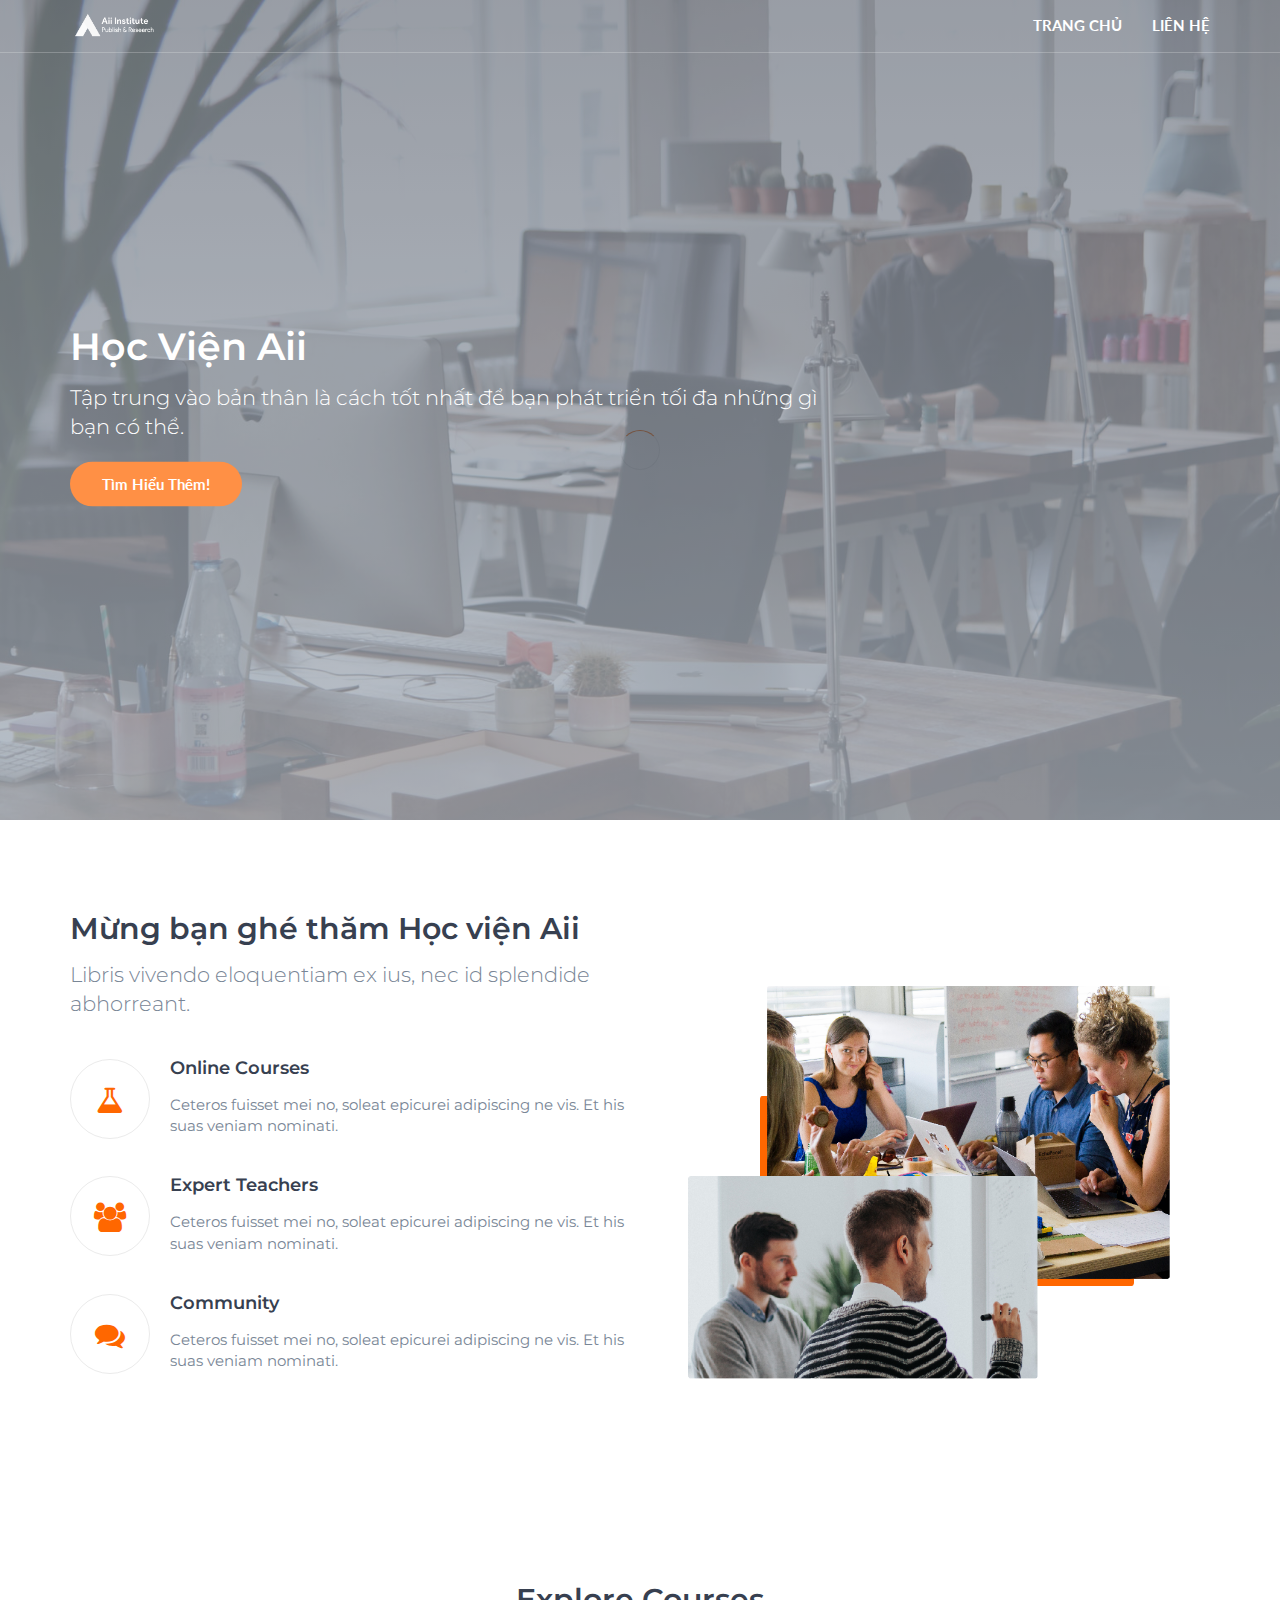
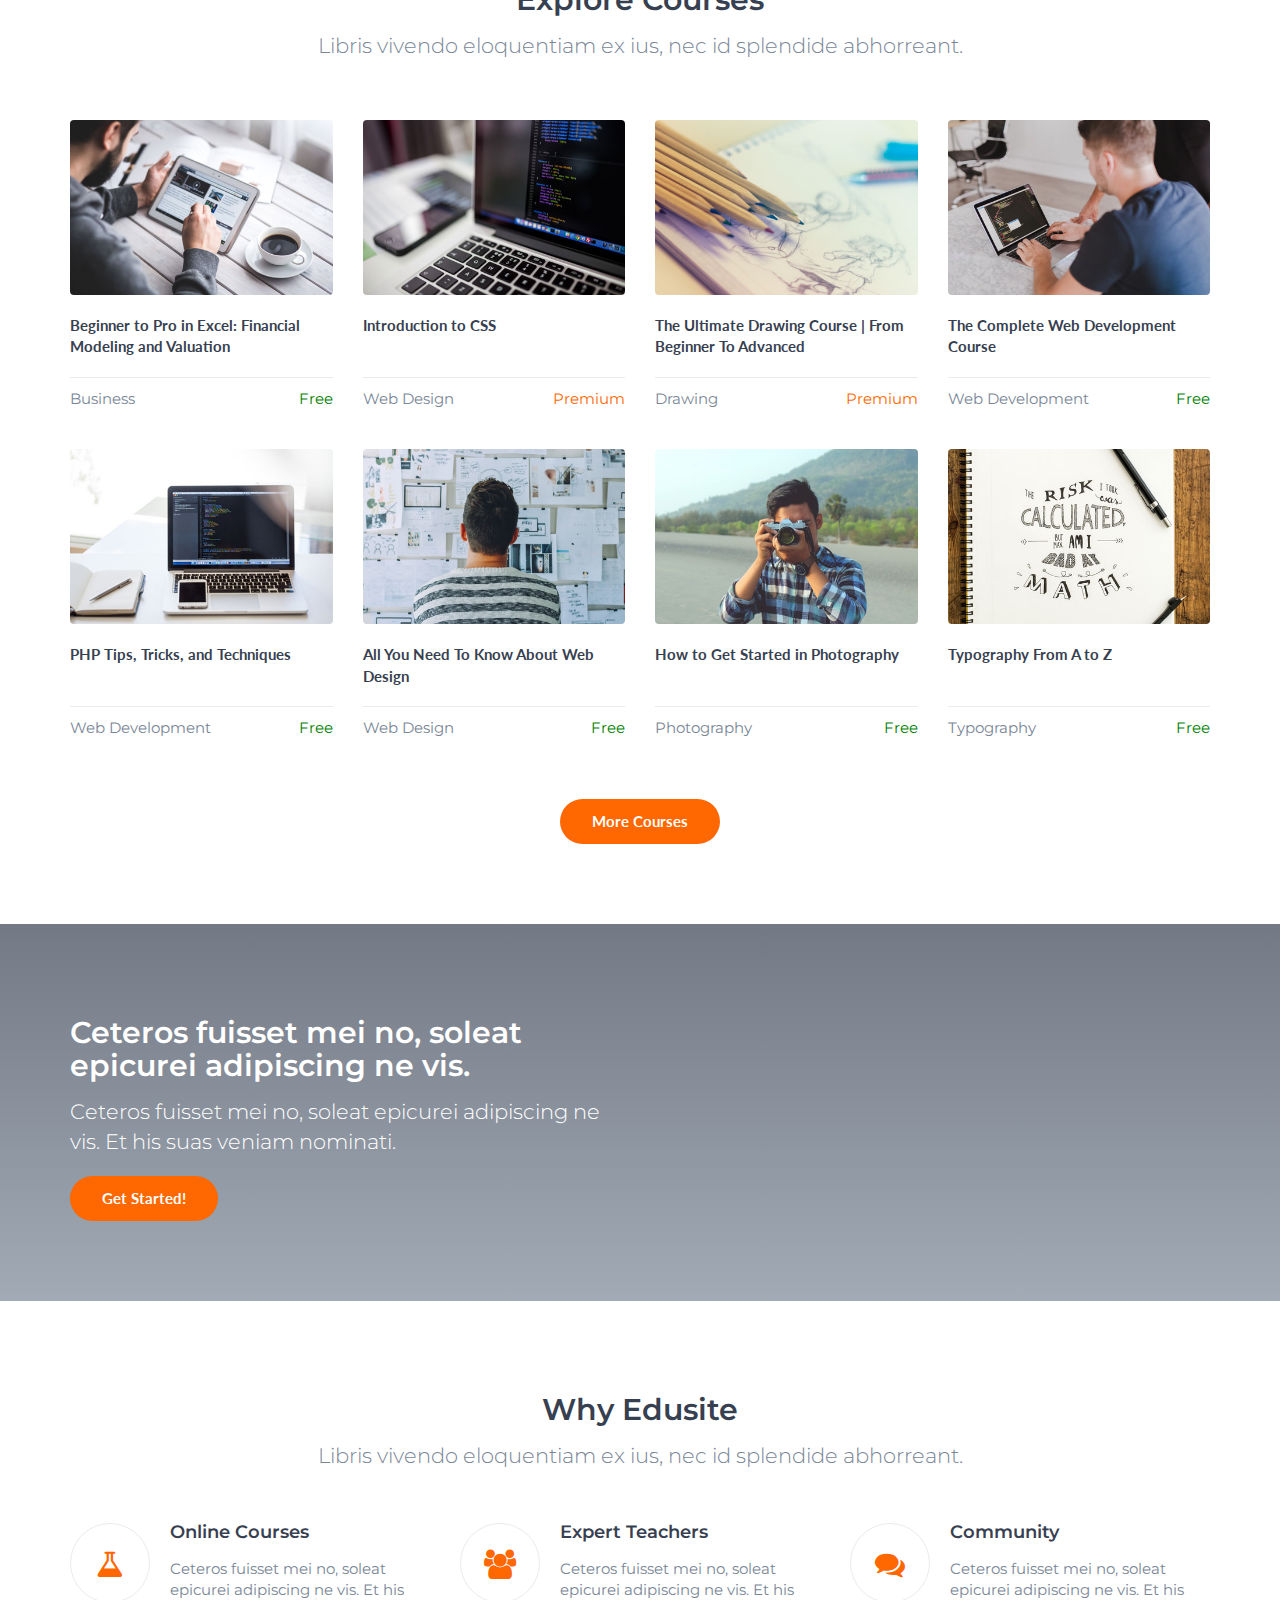
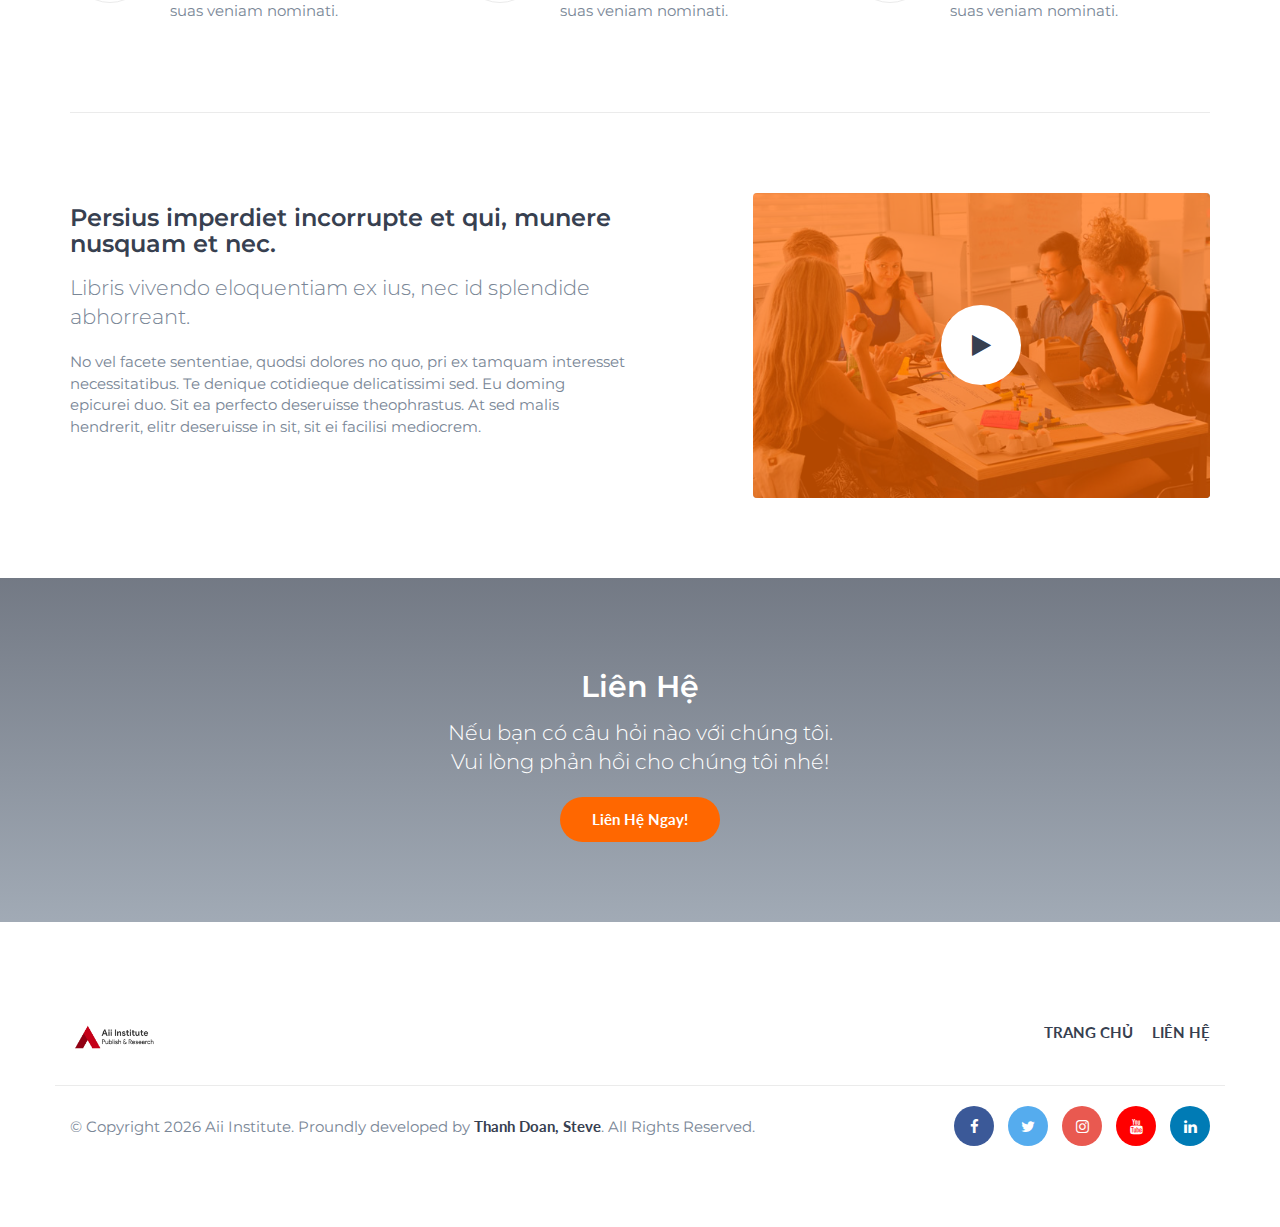
==== index.html @ a4553d6b "Update new logo" ====
<!DOCTYPE html>
<html lang="en">
	<head>
		<meta charset="utf-8">
		<meta http-equiv="X-UA-Compatible" content="IE=edge">
		<meta name="viewport" content="width=device-width, initial-scale=1">
		 <!-- The above 3 meta tags *must* come first in the head; any other head content must come *after* these tags -->

		<title>Aii Institute</title>

		<!-- Google font -->
		<link href="https://fonts.googleapis.com/css?family=Lato:700%7CMontserrat:400,600" rel="stylesheet">

		<!-- Bootstrap -->
		<link type="text/css" rel="stylesheet" href="css/bootstrap.min.css"/>

		<!-- Font Awesome Icon -->
		<link rel="stylesheet" href="css/font-awesome.min.css">

		<!-- Custom stlylesheet -->
		<link type="text/css" rel="stylesheet" href="css/style.css"/>

		<!-- HTML5 shim and Respond.js for IE8 support of HTML5 elements and media queries -->
		<!-- WARNING: Respond.js doesn't work if you view the page via file:// -->
		<!--[if lt IE 9]>
		  <script src="https://oss.maxcdn.com/html5shiv/3.7.3/html5shiv.min.js"></script>
		  <script src="https://oss.maxcdn.com/respond/1.4.2/respond.min.js"></script>
		<![endif]-->

    </head>
	<body>

		<!-- Header -->
		<header id="header" class="transparent-nav">
			<div class="container">

				<div class="navbar-header">
					<!-- Logo -->
					<div class="navbar-brand">
						<a class="logo" href="/">
							<img src="./img/logo-alt.png" alt="logo">
						</a>
					</div>
					<!-- /Logo -->

					<!-- Mobile toggle -->
					<button class="navbar-toggle">
						<span></span>
					</button>
					<!-- /Mobile toggle -->
				</div>

				<!-- Navigation -->
				<nav id="nav">
					<ul class="main-menu nav navbar-nav navbar-right">
						<li><a href="/">Trang Chủ</a></li>
						<li><a href="contact">Liên Hệ</a></li>
					</ul>
				</nav>
				<!-- /Navigation -->

			</div>
		</header>
		<!-- /Header -->

		<!-- Home -->
		<div id="home" class="hero-area">

			<!-- Backgound Image -->
			<div class="bg-image bg-parallax overlay" style="background-image:url(./img/home-background.jpg)"></div>
			<!-- /Backgound Image -->

			<div class="home-wrapper">
				<div class="container">
					<div class="row">
						<div class="col-md-8">
							<h1 class="white-text">Học Viện Aii</h1>
							<p class="lead white-text">Tập trung vào bản thân là cách tốt nhất để bạn phát triển tối đa những gì bạn có thể.</p>
							<a class="main-button icon-button" href="#">Tìm Hiểu Thêm!</a>
						</div>
					</div>
				</div>
			</div>

		</div>
		<!-- /Home -->

		<!-- About -->
		<div id="about" class="section">

			<!-- container -->
			<div class="container">

				<!-- row -->
				<div class="row">

					<div class="col-md-6">
						<div class="section-header">
							<h2>Mừng bạn ghé thăm Học viện Aii</h2>
							<p class="lead">Libris vivendo eloquentiam ex ius, nec id splendide abhorreant.</p>
						</div>

						<!-- feature -->
						<div class="feature">
							<i class="feature-icon fa fa-flask"></i>
							<div class="feature-content">
								<h4>Online Courses </h4>
								<p>Ceteros fuisset mei no, soleat epicurei adipiscing ne vis. Et his suas veniam nominati.</p>
							</div>
						</div>
						<!-- /feature -->

						<!-- feature -->
						<div class="feature">
							<i class="feature-icon fa fa-users"></i>
							<div class="feature-content">
								<h4>Expert Teachers</h4>
								<p>Ceteros fuisset mei no, soleat epicurei adipiscing ne vis. Et his suas veniam nominati.</p>
							</div>
						</div>
						<!-- /feature -->

						<!-- feature -->
						<div class="feature">
							<i class="feature-icon fa fa-comments"></i>
							<div class="feature-content">
								<h4>Community</h4>
								<p>Ceteros fuisset mei no, soleat epicurei adipiscing ne vis. Et his suas veniam nominati.</p>
							</div>
						</div>
						<!-- /feature -->

					</div>

					<div class="col-md-6">
						<div class="about-img">
							<img src="./img/about.png" alt="">
						</div>
					</div>

				</div>
				<!-- row -->

			</div>
			<!-- container -->
		</div>
		<!-- /About -->

		<!-- Courses -->
		<div id="courses" class="section">

			<!-- container -->
			<div class="container">

				<!-- row -->
				<div class="row">
					<div class="section-header text-center">
						<h2>Explore Courses</h2>
						<p class="lead">Libris vivendo eloquentiam ex ius, nec id splendide abhorreant.</p>
					</div>
				</div>
				<!-- /row -->

				<!-- courses -->
				<div id="courses-wrapper">

					<!-- row -->
					<div class="row">

						<!-- single course -->
						<div class="col-md-3 col-sm-6 col-xs-6">
							<div class="course">
								<a href="#" class="course-img">
									<img src="./img/course01.jpg" alt="">
									<i class="course-link-icon fa fa-link"></i>
								</a>
								<a class="course-title" href="#">Beginner to Pro in Excel: Financial Modeling and Valuation</a>
								<div class="course-details">
									<span class="course-category">Business</span>
									<span class="course-price course-free">Free</span>
								</div>
							</div>
						</div>
						<!-- /single course -->

						<!-- single course -->
						<div class="col-md-3 col-sm-6 col-xs-6">
							<div class="course">
								<a href="#" class="course-img">
									<img src="./img/course02.jpg" alt="">
									<i class="course-link-icon fa fa-link"></i>
								</a>
								<a class="course-title" href="#">Introduction to CSS </a>
								<div class="course-details">
									<span class="course-category">Web Design</span>
									<span class="course-price course-premium">Premium</span>
								</div>
							</div>
						</div>
						<!-- /single course -->

						<!-- single course -->
						<div class="col-md-3 col-sm-6 col-xs-6">
							<div class="course">
								<a href="#" class="course-img">
									<img src="./img/course03.jpg" alt="">
									<i class="course-link-icon fa fa-link"></i>
								</a>
								<a class="course-title" href="#">The Ultimate Drawing Course | From Beginner To Advanced</a>
								<div class="course-details">
									<span class="course-category">Drawing</span>
									<span class="course-price course-premium">Premium</span>
								</div>
							</div>
						</div>
						<!-- /single course -->

						<div class="col-md-3 col-sm-6 col-xs-6">
							<div class="course">
								<a href="#" class="course-img">
									<img src="./img/course04.jpg" alt="">
									<i class="course-link-icon fa fa-link"></i>
								</a>
								<a class="course-title" href="#">The Complete Web Development Course</a>
								<div class="course-details">
									<span class="course-category">Web Development</span>
									<span class="course-price course-free">Free</span>
								</div>
							</div>
						</div>
						<!-- /single course -->

					</div>
					<!-- /row -->

					<!-- row -->
					<div class="row">

						<!-- single course -->
						<div class="col-md-3 col-sm-6 col-xs-6">
							<div class="course">
								<a href="#" class="course-img">
									<img src="./img/course05.jpg" alt="">
									<i class="course-link-icon fa fa-link"></i>
								</a>
								<a class="course-title" href="#">PHP Tips, Tricks, and Techniques</a>
								<div class="course-details">
									<span class="course-category">Web Development</span>
									<span class="course-price course-free">Free</span>
								</div>
							</div>
						</div>
						<!-- /single course -->

						<!-- single course -->
						<div class="col-md-3 col-sm-6 col-xs-6">
							<div class="course">
								<a href="#" class="course-img">
									<img src="./img/course06.jpg" alt="">
									<i class="course-link-icon fa fa-link"></i>
								</a>
								<a class="course-title" href="#">All You Need To Know About Web Design</a>
								<div class="course-details">
									<span class="course-category">Web Design</span>
									<span class="course-price course-free">Free</span>
								</div>
							</div>
						</div>
						<!-- /single course -->

						<!-- single course -->
						<div class="col-md-3 col-sm-6 col-xs-6">
							<div class="course">
								<a href="#" class="course-img">
									<img src="./img/course07.jpg" alt="">
									<i class="course-link-icon fa fa-link"></i>
								</a>
								<a class="course-title" href="#">How to Get Started in Photography</a>
								<div class="course-details">
									<span class="course-category">Photography</span>
									<span class="course-price course-free">Free</span>
								</div>
							</div>
						</div>
						<!-- /single course -->


						<!-- single course -->
						<div class="col-md-3 col-sm-6 col-xs-6">
							<div class="course">
								<a href="#" class="course-img">
									<img src="./img/course08.jpg" alt="">
									<i class="course-link-icon fa fa-link"></i>
								</a>
								<a class="course-title" href="#">Typography From A to Z</a>
								<div class="course-details">
									<span class="course-category">Typography</span>
									<span class="course-price course-free">Free</span>
								</div>
							</div>
						</div>
						<!-- /single course -->

					</div>
					<!-- /row -->

				</div>
				<!-- /courses -->

				<div class="row">
					<div class="center-btn">
						<a class="main-button icon-button" href="#">More Courses</a>
					</div>
				</div>

			</div>
			<!-- container -->

		</div>
		<!-- /Courses -->

		<!-- Call To Action -->
		<div id="cta" class="section">

			<!-- Backgound Image -->
			<div class="bg-image bg-parallax overlay" style="background-image:url(./img/cta1-background.jpg)"></div>
			<!-- /Backgound Image -->

			<!-- container -->
			<div class="container">

				<!-- row -->
				<div class="row">

					<div class="col-md-6">
						<h2 class="white-text">Ceteros fuisset mei no, soleat epicurei adipiscing ne vis.</h2>
						<p class="lead white-text">Ceteros fuisset mei no, soleat epicurei adipiscing ne vis. Et his suas veniam nominati.</p>
						<a class="main-button icon-button" href="#">Get Started!</a>
					</div>

				</div>
				<!-- /row -->

			</div>
			<!-- /container -->

		</div>
		<!-- /Call To Action -->

		<!-- Why us -->
		<div id="why-us" class="section">

			<!-- container -->
			<div class="container">

				<!-- row -->
				<div class="row">
					<div class="section-header text-center">
						<h2>Why Edusite</h2>
						<p class="lead">Libris vivendo eloquentiam ex ius, nec id splendide abhorreant.</p>
					</div>

					<!-- feature -->
					<div class="col-md-4">
						<div class="feature">
							<i class="feature-icon fa fa-flask"></i>
							<div class="feature-content">
								<h4>Online Courses</h4>
								<p>Ceteros fuisset mei no, soleat epicurei adipiscing ne vis. Et his suas veniam nominati.</p>
							</div>
						</div>
					</div>
					<!-- /feature -->

					<!-- feature -->
					<div class="col-md-4">
						<div class="feature">
							<i class="feature-icon fa fa-users"></i>
							<div class="feature-content">
								<h4>Expert Teachers</h4>
								<p>Ceteros fuisset mei no, soleat epicurei adipiscing ne vis. Et his suas veniam nominati.</p>
							</div>
						</div>
					</div>
					<!-- /feature -->

					<!-- feature -->
					<div class="col-md-4">
						<div class="feature">
							<i class="feature-icon fa fa-comments"></i>
							<div class="feature-content">
								<h4>Community</h4>
								<p>Ceteros fuisset mei no, soleat epicurei adipiscing ne vis. Et his suas veniam nominati.</p>
							</div>
						</div>
					</div>
					<!-- /feature -->

				</div>
				<!-- /row -->

				<hr class="section-hr">

				<!-- row -->
				<div class="row">

					<div class="col-md-6">
						<h3>Persius imperdiet incorrupte et qui, munere nusquam et nec.</h3>
						<p class="lead">Libris vivendo eloquentiam ex ius, nec id splendide abhorreant.</p>
						<p>No vel facete sententiae, quodsi dolores no quo, pri ex tamquam interesset necessitatibus. Te denique cotidieque delicatissimi sed. Eu doming epicurei duo. Sit ea perfecto deseruisse theophrastus. At sed malis hendrerit, elitr deseruisse in sit, sit ei facilisi mediocrem.</p>
					</div>

					<div class="col-md-5 col-md-offset-1">
						<a class="about-video" href="#">
							<img src="./img/about-video.jpg" alt="">
							<i class="play-icon fa fa-play"></i>
						</a>
					</div>

				</div>
				<!-- /row -->

			</div>
			<!-- /container -->

		</div>
		<!-- /Why us -->

		<!-- Contact CTA -->
		<div id="contact-cta" class="section">

			<!-- Backgound Image -->
			<div class="bg-image bg-parallax overlay" style="background-image:url(./img/cta2-background.jpg)"></div>
			<!-- Backgound Image -->

			<!-- container -->
			<div class="container">

				<!-- row -->
				<div class="row">

					<div class="col-md-8 col-md-offset-2 text-center">
						<h2 class="white-text">Liên Hệ</h2>
						<p class="lead white-text">Nếu bạn có câu hỏi nào với chúng tôi. <br/>Vui lòng phản hồi cho chúng tôi nhé!</p>
						<a class="main-button icon-button" href="#">Liên Hệ Ngay!</a>
					</div>

				</div>
				<!-- /row -->

			</div>
			<!-- /container -->

		</div>
		<!-- /Contact CTA -->

		<!-- Footer -->
		<footer id="footer" class="section">

			<!-- container -->
			<div class="container">

				<!-- row -->
				<div class="row">

					<!-- footer logo -->
					<div class="col-md-6">
						<div class="footer-logo">
							<a class="logo" href="/">
								<img src="./img/logo.png" alt="logo">
							</a>
						</div>
					</div>
					<!-- footer logo -->

					<!-- footer nav -->
					<div class="col-md-6">
						<ul class="footer-nav">
						<li><a href="/">Trang Chủ</a></li>
						<li><a href="contact">Liên Hệ</a></li>
						</ul>
					</div>
					<!-- /footer nav -->

				</div>
				<!-- /row -->

				<!-- row -->
				<div id="bottom-footer" class="row">

					<!-- social -->
					<div class="col-md-4 col-md-push-8">
						<ul class="footer-social">
							<li><a href="#" class="facebook"><i class="fa fa-facebook"></i></a></li>
							<li><a href="#" class="twitter"><i class="fa fa-twitter"></i></a></li>
							<li><a href="#" class="instagram"><i class="fa fa-instagram"></i></a></li>
							<li><a href="#" class="youtube"><i class="fa fa-youtube"></i></a></li>
							<li><a href="#" class="linkedin"><i class="fa fa-linkedin"></i></a></li>
						</ul>
					</div>
					<!-- /social -->

					<!-- copyright -->
					<div class="col-md-8 col-md-pull-4">
						<div class="footer-copyright">
							<span>&copy; Copyright <script type="text/javascript"> document.write(new Date().getFullYear());</script> Aii Institute. Proundly developed by <a href="https://duythanh.vn/">Thanh Doan, Steve</a>. All Rights Reserved.</span>
						</div>
					</div>
					<!-- /copyright -->

				</div>
				<!-- row -->

			</div>
			<!-- /container -->

		</footer>
		<!-- /Footer -->

		<!-- preloader -->
		<div id='preloader'><div class='preloader'></div></div>
		<!-- /preloader -->


		<!-- jQuery Plugins -->
		<script type="text/javascript" src="js/jquery.min.js"></script>
		<script type="text/javascript" src="js/bootstrap.min.js"></script>
		<script type="text/javascript" src="js/main.js"></script>

	</body>
</html>
---- css/style.css ----
/*
Template Name: HTML Education Template
Author: yaminncco

Colors:
	Body 		: #798696
	Headers 	: #374050
	Primary 	: #FF6700
	Grey 		: #EBEBEB

Fonts: Lato & Montserrat

Table OF Contents
------------------------------------
1 > General
2 > Logo
3 > Navigation
4 > Hero Area
5 > About & Why Us (Feature)
6 > Courses
7 > Footer
8 > Contact Page
9 > Blog Page
10 > Blog Page Sidebar
11 > Single Post Page
12 > Responsive
13 > Preloader
------------------------------------*/

/*------------------------------------*\
	General
\*------------------------------------*/
/* --- typography --- */
body {
    font-family: 'Montserrat', sans-serif;
	font-size: 15px;
    font-weight: 400;
    color: #798696;
	overflow-x:hidden;
}

h1,h2,h3,h4,h5,h6 {
	margin-top: 12px;
	margin-bottom: 15px;
	font-weight: 600;
	color: #374050;
}

h1 {
	font-size:38px;
}

h2 {
	font-size:30px;
}

h3 {
	font-size:24px;
}

h4 {
	font-size:18px;
}

a {
	font-family: 'Lato', sans-serif;
	color: #374050;
	font-weight: 700;
}

a:hover,
a:focus{
    text-decoration: none;
    outline: none;
	color: #374050;
	opacity: 0.9;
}

ul,ol{
    margin: 0;
    padding: 0;
    list-style: none
}

.white-text {
	color: #FFF;
}

blockquote {
	position: relative;
	margin: 20px 0px;
	padding: 20px 20px 20px 60px;
	border-left: none;
	color: #374050;
}

blockquote:before{
	content:"\f10d";
	font-family:fontAwesome;
	position:absolute;
	left:0;
	top:0;
	color: #FF6700;
	width:40px;
	height:40px;
	line-height:40px;
	text-align:center;
	border-radius:50%;
	border:1px solid #EBEBEB;
}


/* --- Section --- */
.section {
	position:relative;
	padding-top:80px;
	padding-bottom:80px;
}

.section-hr {
	margin-top:80px;
	margin-bottom:80px;
	border-color: #EBEBEB;
}

.section-header {
	margin-bottom:40px;
}

/* --- Background Image --- */
.bg-image {
	position:absolute;
	left:0;
	right:0;
	top:0;
	bottom:0;
	background-position:center;
	background-size:cover;
}

.bg-image.bg-parallax {
	background-attachment:fixed;
}

.bg-image.overlay:after {
	content:"";
	position:absolute;
	left:0;
	right:0;
	top:0;
	bottom:0;
	background-image: -webkit-gradient(linear, left top, left bottom, from(#374050), to(#798696));
	background-image: linear-gradient(to bottom, #374050 0%, #798696 100%);
	opacity: 0.7;
}

/* --- Buttons --- */
.main-button {
	position:relative;
	display:inline-block;
	padding:10px 30px;
	background-color: #FF6700;
	border: 2px solid transparent;
	border-radius: 40px;
	color: #FFF;
	-webkit-transition:0.2s all;
	transition:0.2s all;
}

.main-button:hover , .main-button:focus {
	background-color:#fff;
	border: 2px solid #FF6700;
	color:#FF6700;
}

.main-button.icon-button:hover , .main-button.icon-button:focus {
	padding-right: 45px;
}

.main-button.icon-button:after {
	content:"\f178";
	font-family:FontAwesome;
	position:absolute;
	width: 30px;
	right: 15px;
	text-align:center;
	opacity:0;
	-webkit-transition:0.2s all;
	transition:0.2s all;
}

.main-button.icon-button:hover:after , .main-button.icon-button:focus:after {
	opacity:1;
}

/* --  Input  -- */
input[type="text"], input[type="email"], input[type="password"], input[type="number"], input[type="date"], input[type="url"], input[type="tel"], textarea {
    height: 40px;
    width: 100%;
    border: 1px solid #EBEBEB;
	border-radius:4px;
	background: transparent;
    padding-left: 15px;
	padding-right: 15px;
	-webkit-transition:0.2s border-color;
	transition:0.2s border-color;
}

textarea {
    padding: 10px 15px;
}

input[type="text"]:focus, input[type="email"]:focus, input[type="password"]:focus, input[type="number"]:focus, input[type="date"]:focus, input[type="url"]:focus, input[type="tel"]:focus, textarea:focus {
	border-color:#FF6700;
}

/*------------------------------------*\
	Logo
\*------------------------------------*/
.navbar-brand {
    padding: 0;
}

.navbar-brand .logo {
	margin-top: 10px;
	display: inline-block;
}

.navbar-brand .logo > img {
	max-height:30px;
}

@media only screen and (max-width: 767px) {
	.navbar-brand {
		margin-left:15px;
	}
} 

/*------------------------------------*\
	Navigation
\*------------------------------------*/
#header {
	position:relative;
	left:0;
	right:0;
	top:0;
	z-index:99;
	border-bottom:1px solid rgba(235, 235, 235, 0.25);
	background-color:#FFF;
	-webkit-transition:0.2s all;
	transition:0.2s all;
}

#header.transparent-nav {
	position:absolute;
	background-color: transparent;
}

#header.transparent-nav .main-menu li a {
	color:#FFF;
}

.main-menu li a {
	text-transform:uppercase;
	-webkit-transition:0.2s all;
	transition:0.2s all;
}

.main-menu li a:hover , .main-menu li a:focus {
	background-color:transparent;
}

.main-menu li a:after {
	content:"";
	display:block;
	height:2px;
	background-color:#FF6700;
	width:100%;
	-webkit-transform: translateY(5px);
	    -ms-transform: translateY(5px);
	        transform: translateY(5px);
	opacity:0;
	-webkit-transition:0.2s all;
	transition:0.2s all;
}

.main-menu li a:hover:after , .main-menu li a:focus:after {
	-webkit-transform: translateY(0px);
	    -ms-transform: translateY(0px);
	        transform: translateY(0px);
	opacity:1;
}

/* -- Mobile Nav -- */
@media only screen and (max-width: 767px) {
	#nav {
		position: fixed;
		top: 0;
		right: 0;
		width: 0%;
		max-width:250px;
		height: 100vh;
		background: #FFF;
		-webkit-box-shadow: 0px 5px 10px 0px rgba(0, 0, 0, 0.1);
		        box-shadow: 0px 5px 10px 0px rgba(0, 0, 0, 0.1);
		padding-top: 80px;
		padding-bottom: 40px;
		-webkit-transform: translateX(100%);
		    -ms-transform: translateX(100%);
		        transform: translateX(100%);
		-webkit-transition: 0.4s all cubic-bezier(.77,0,.18,1);
		transition: 0.4s all cubic-bezier(.77,0,.18,1);
		z-index:9;
	}

	#header.nav-collapse #nav{
		width:100%;
		-webkit-transform: translateX(0%);
		    -ms-transform: translateX(0%);
		        transform: translateX(0%);
	}
	
	.main-menu {
		margin:0;
	}
	
	.main-menu li a {
		color: #374050 !important;
		display: inline-block;
		margin-left: 40px;
	}
}

/* -- Mobile Toggle Btn -- */
.navbar-toggle {
	position:fixed;
	right:0;
	padding: 0;
	height: 40px;
	width: 40px;
	margin-top: 5px;
	z-index:99;
}

.navbar-toggle > span {
	position: absolute;
	top: 50%;
	left: 50%;
    -webkit-transform: translate(-50% , -50%);
        -ms-transform: translate(-50% , -50%);
            transform: translate(-50% , -50%);
	-webkit-transition: 0.2s background;
	transition: 0.2s background;
}

.navbar-toggle > span:before, .navbar-toggle > span:after {
	content: '';
	position:absolute;
	left:0;
	-webkit-transition: 0.2s -webkit-transform;
	transition: 0.2s -webkit-transform;
	transition: 0.2s transform;
	transition: 0.2s transform, 0.2s -webkit-transform;
}

.navbar-toggle > span , .navbar-toggle > span:before , .navbar-toggle > span:after {
	height: 2px;
	width: 25px;
	background-color:#374050;
}

.navbar-toggle > span:before {
	top: -10px;
}

.navbar-toggle > span:after {
	top: 10px;
}

#header.nav-collapse .navbar-toggle > span {
	background: transparent;
}

#header.nav-collapse .navbar-toggle > span:before {
    -webkit-transform: translateY(10px) rotate(45deg);
        -ms-transform: translateY(10px) rotate(45deg);
            transform: translateY(10px) rotate(45deg);
}

#header.nav-collapse .navbar-toggle > span:after {
    -webkit-transform: translateY(-10px) rotate(-45deg);
        -ms-transform: translateY(-10px) rotate(-45deg);
            transform: translateY(-10px) rotate(-45deg);
}

/*------------------------------------*\
	Hero Area
\*------------------------------------*/
.hero-area {
	position:relative;
	padding-top: 80px;
	padding-bottom: 80px;
}

#home.hero-area {
	height:calc(100vh - 80px);
	padding-top: 0px;
	padding-bottom: 0px;
}

.home-wrapper {
	position:absolute;
	top:50%;
	-webkit-transform:translateY(-50%);
	    -ms-transform:translateY(-50%);
	        transform:translateY(-50%);
	left:0;
	right:0;
}

/* -- Breadcrumb -- */
.hero-area-tree li {
	display:inline-block;
	font-family: 'Lato', sans-serif;
	font-weight:600;
	font-size:14px;
	color:rgba(255, 255, 255, 0.8);
}

.hero-area-tree li > a {
	color:rgba(255, 255, 255, 0.8);
}

.hero-area-tree li + li:before {
	content: "/";
	display: inline-block;
	margin: 0px 5px;
	color: rgba(235, 235, 235, 0.25);
}

/*------------------------------------*\
	About & Why Us (Feature)
\*------------------------------------*/
/* -- Feature -- */
.feature {
	position:relative;
}

.feature + .feature  {
	margin-top:40px;
}

.feature .feature-icon {
	position:absolute;
	left:0;
	top:0;
	width:80px;
	height:80px;
	line-height:80px;
	text-align:center;
	border-radius: 50%;
	font-size:30px;
	border:1px solid #EBEBEB;
	color:#FF6700;
}

.feature-content {
	padding-left:100px;
}

/* -- About Img -- */
.about-img {
	margin-top:40px;
}

.about-img > img {
	width:100%;
}

/* -- About Video -- */
.about-video {
	position: relative;
	display: block;
	border-radius: 4px;
	overflow: hidden;
}

.about-video > img {
	width:100%;
}

.about-video .play-icon {
	position: absolute;
	top: 50%;
	left: 50%;
	-webkit-transform: translate(-50% , -50%);
	    -ms-transform: translate(-50% , -50%);
	        transform: translate(-50% , -50%);
	width: 80px;
	height: 80px;
	line-height: 80px;
	text-align: center;
	background: #fff;
	border-radius: 50%;
	font-size: 24.027px;
	z-index:10;
	-webkit-animation : 2s play-animation infinite;
	        animation : 2s play-animation infinite;
	-webkit-transition:0.2s color;
	transition:0.2s color;
}

.about-video:hover .play-icon {
	color:#FF6700;
}

@-webkit-keyframes play-animation {
	from {
		-webkit-box-shadow : 0px 0px 0px 0px #FFF;
		        box-shadow : 0px 0px 0px 0px #FFF;
	}
	to {
		-webkit-box-shadow : 0px 0px 0px 10px transparent;
		        box-shadow : 0px 0px 0px 10px transparent;
	}
}

@keyframes play-animation {
	from {
		-webkit-box-shadow : 0px 0px 0px 0px #FFF;
		        box-shadow : 0px 0px 0px 0px #FFF;
	}
	to {
		-webkit-box-shadow : 0px 0px 0px 10px transparent;
		        box-shadow : 0px 0px 0px 10px transparent;
	}
}

.about-video:after {
	content:"";
	position:absolute;
	left:0;
	right:0;
	bottom:0;
	top:0;
	background-color:#FF6700;
	opacity:0.7;
}

/*------------------------------------*\
	Courses
\*------------------------------------*/
.course {
	margin-top:20px;
	margin-bottom:20px;
}

.course .course-img {
	position: relative;
	display:block;
	margin-bottom:20px;
	border-radius:4px;
	overflow:hidden;
}

.course .course-img > img {
	width:100%;
}

.course-img:after {
	content:"";
	position:absolute;
	left:0;
	right:0;
	bottom:0;
	top:0;
	background-color:#FF6700;
	opacity:0;
	-webkit-transition:0.2s opacity;
	transition:0.2s opacity;
}

.course .course-img:hover:after {
	opacity:0.7;
}

.course .course-img .course-link-icon {
	position:absolute;
	left:50%;
	top:50%;
	-webkit-transform: translate(-50% , calc(-50% - 15px));
	    -ms-transform: translate(-50% , calc(-50% - 15px));
	        transform: translate(-50% , calc(-50% - 15px));
	width:40px;
	height:40px;
	line-height:40px;
	text-align:center;
	border:2px solid #fff;
	color:#fff;
	border-radius:50%;
	opacity:0;
	z-index:10;
	-webkit-transition:0.2s all;
	transition:0.2s all;
}

.course .course-img:hover .course-link-icon {
	-webkit-transform: translate(-50% , -50%);
	    -ms-transform: translate(-50% , -50%);
	        transform: translate(-50% , -50%);
	opacity:1;
}

.course .course-title {
	display:block;
	height:42px;
}

.course .course-details {
	margin-top: 20px;
	padding-top: 10px;
	border-top: 1px solid #EBEBEB;
}

.course .course-details .course-price {
	float: right;
}

.course .course-details .course-price.course-free {
	color: green;
}

.course .course-details .course-price.course-premium {
	color: #FF6700;
}

#courses .center-btn {
	text-align:center;
	margin-top:40px;
}

/*------------------------------------*\
	Footer
\*------------------------------------*/

#bottom-footer {
	margin-top: 20px;
	padding-top: 20px;
	border-top: 1px solid #EBEBEB;
}

/* -- Footer Logo -- */
.footer-logo  .logo {
	margin-top: 20px;
	display: inline-block;
}

.footer-logo  .logo > img {
	max-height:30px;
}

/* -- Footer Nav -- */
.footer-nav {
	text-align: right;
	padding: 20px 0px;
}

.footer-nav li {
	display:inline-block;
	margin-left:15px
}

.footer-nav li a {
	display:block;
	text-transform:uppercase;
	-webkit-transition:0.2s color;
	transition:0.2s color;
}

.footer-nav li a:hover , .footer-nav li a:focus {
	color:#FF6700;
}

.footer-nav li a:after {
	content:"";
	display:block;
	height:2px;
	background-color:#FF6700;
	width:100%;
	-webkit-transform: translateY(5px);
	    -ms-transform: translateY(5px);
	        transform: translateY(5px);
	opacity:0;
	-webkit-transition:0.2s all;
	transition:0.2s all;
}

.footer-nav li a:hover:after , .footer-nav li a:focus:after {
	-webkit-transform: translateY(0px);
	    -ms-transform: translateY(0px);
	        transform: translateY(0px);
	opacity:1;
}

/* -- Footer copyright -- */
.footer-copyright {
	line-height:40px;
}

/* -- Footer Social -- */
.footer-social {
	text-align:right;
}

.footer-social li {
	display:inline-block;
	margin-left:10px;
}

.footer-social li a {
	display:block;
	width:40px;
	height:40px;
	line-height:40px;
	text-align:center;
	border-radius:50%;
	color:#FFF;
	background-color:#EBEBEB;
	-webkit-transition:0.2s opacity;
	transition:0.2s opacity;
}

.footer-social li a.facebook {
	background-color:#3b5998;
}

.footer-social li a.twitter {
	background-color:#55acee;
}

.footer-social li a.google-plus {
	background-color:#dd4b39;
}

.footer-social li a.instagram {
	background-color:#e95950;
}

.footer-social li a.youtube {
	background-color:#ff0000;
}

.footer-social li a.linkedin {
	background-color:#007bb5;
}

/*------------------------------------*\
	Contact Page
\*------------------------------------*/
/* -- Contact Form -- */
.contact-form:after {
	content:"";
	display:block;
	clear:both;
}

.contact-form .input {
	margin-bottom:20px;
}

.contact-form textarea.input {
	height:200px;
}

/* -- Contact Information -- */
.contact-details li  {
	margin-bottom:20px;
}

.contact-details li i {
	color: #FF6700;
	margin-right: 15px;
	border: 1px solid #EBEBEB;
	border-radius: 50%;
	width: 40px;
	height: 40px;
	line-height: 40px;
	text-align: center;
}

/* -- Contact Map -- */
#contact-map {
	height:260px;
	border-radius:4px;
}

/*------------------------------------*\
	Blog Page
\*------------------------------------*/
/* -- Single Blog -- */
.single-blog {
	margin-bottom:40px;
}

.single-blog .blog-img > a {
	position:relative;
	display:block;
	border-radius:4px;
	overflow:hidden;
}

.single-blog .blog-img img {
	width:100%;
}

.single-blog .blog-img > a:after {
	content:"";
	position:absolute;
	left:0;
	top:0;
	bottom:0;
	right:0;
	background-color:#FF6700;
	opacity:0;
	-webkit-transition:0.2s opacity;
	transition:0.2s opacity;
}

.single-blog .blog-img > a:hover:after {
	opacity:0.7;
}

.single-blog .blog-meta {
	margin-top: 20px;
	padding-top: 10px;
	border-top: 1px solid #EBEBEB;
}

.single-blog .blog-meta .blog-meta-author > a {
	color: #FF6700;
}

.single-blog .blog-meta .blog-meta-comments {
	margin-left:10px;
}

.single-blog .blog-meta .blog-meta-comments > a {
	color: #798696;
}

/* -- Pagination -- */
.post-pagination {
	margin-top:40px;
	text-align:center;
}

.post-pagination .pages {
	display:inline-block;
}

.post-pagination .pages li {
	display:inline-block;
}

.post-pagination .pages li + li {
	margin-left:10px;
}

.post-pagination .pages li {
	width: 40px;
	height: 40px;
	line-height: 40px;
	text-align: center;
	border-radius: 50%;
	background-color: #EBEBEB;
	-webkit-transition: 0.2s all;
	transition: 0.2s all;
}

.post-pagination .pages li a {
	display:block;
	-webkit-transition: 0.2s color;
	transition: 0.2s color;
}

.post-pagination .pages li:hover  , .post-pagination .pages li.active {
	background-color: #FF6700;
	color:#FFF;
}

.post-pagination .pages li:hover a {
	color:#FFF;
} 

.pagination-back , .pagination-next {
	display: block;
	text-align: center;
	border-radius: 40px;
	background-color: #EBEBEB;
	-webkit-transition: 0.2s all;
	transition: 0.2s all;
	height:40px;
	padding:0px 30px;
	line-height:40px;
}

.pagination-next:hover  , .pagination-back:hover  {
	color:#FFF;
	background-color:#FF6700;
}

.pagination-next:after {
	content:"\f178";
	font-family:FontAwesome;
	margin-left:15px;
}

.pagination-back:before {
	content:"\f177";
	font-family:FontAwesome;
	margin-right:15px;
}

/*------------------------------------*\
	Blog Page Sidebar
\*------------------------------------*/
.widget + .widget {
	margin-top:40px;
}

/*-- Search --*/
.widget.search-widget {
	position:relative
}

.widget.search-widget .input {
	padding-right:60px;
}

.widget.search-widget button {
	position:absolute;
	right:0;
	top:0;
	height:40px;
	width:40px;
	background-color:transparent;
	border:none;
}

.widget.search-widget .input:focus + button {
	color:#FF6700;
}

/*-- Category --*/
.category-widget .category {
	display:block;
	text-transform:uppercase;
	padding-top: 10px;
	padding-bottom: 10px;
}

.category-widget .category + .category {
	border-top: 1px solid #EBEBEB;
}

.category-widget .category:before {
	content: "";
	display: inline-block;
	width: 4px;
	height: 4px;
	border-radius: 50%;
	background-color: #FF6700;
	margin-right:10px;
}

.category-widget .category span {
	font-size:14px;
	margin-left:10px;
	color:#798696;
}

/*-- Sidebar Posts --*/
.single-post:after {
	content:"";
	display:block;
	clear:both;
}

.single-post + .single-post {
	margin-top:20px;
}

.single-post .single-post-img {
	position:relative;
	width: 80px;
	display: block;
	float: left;
	margin-right: 10px;
	margin-top: 3px;
	border-radius: 4px;
	overflow: hidden;
}

.single-post .single-post-img img {
	width:100%;
}

.single-post-img:after {
	content:"";
	position:absolute;
	left:0;
	top:0;
	bottom:0;
	right:0;
	background-color:#FF6700;
	opacity:0;
	-webkit-transition:0.2s opacity;
	transition:0.2s opacity;
}

.single-post-img:hover:after {
	opacity:0.7;
}

/*-- Tags --*/
.tags-widget .tag {
	display: inline-block;
	font-size: 14px;
	text-transform: uppercase;
	margin-right: 0px;
	margin-top: 5px;
	padding: 5px 15px;
	border-radius: 40px;
	border: 1px solid #EBEBEB;
	color: #798696;
	-webkit-transition: 0.2s all;
	transition: 0.2s all;
}

.tags-widget .tag:hover {
	background-color:#FF6700;
	border-color:#FF6700;
	color:#FFF;
}

/*------------------------------------*\
	Single Post Page
\*------------------------------------*/
/* --- Blog Post Meta --- */
.blog-post-meta {
	margin-top:40px;
}

.blog-post-meta li {
	display:inline-block;
}

.blog-post-meta li + li {
	margin-left:15px;
}

.blog-post-meta li , .blog-post-meta li > a {
	color: rgba(255, 255, 255, 0.8);
}

.blog-post-meta .blog-meta-author > a {
	color: #FF6700;
}

/* --- Blog Share --- */
.blog-share {
	border-top: 1px solid #EBEBEB;
	padding-top: 10px;
	margin-top: 40px;
}

.blog-share > h4 {
	display:inline-block;
	margin:0;
}

.blog-share a  {
	display:inline-block;
	margin-left:10px;
	width:40px;
	height:40px;
	line-height:40px;
	text-align:center;
	color:#FFF;
	background-color:#EBEBEB;
	border-radius:50%;
	-webkit-transition:0.2s opacity;
	transition:0.2s opacity;
}

.blog-share a.facebook {
	background-color:#3b5998;
}

.blog-share a.twitter {
	background-color:#55acee;
}

.blog-share a.google-plus {
	background-color:#dd4b39;
}

/* --- Blog Comments --- */
.blog-comments {
	margin-top:40px;
}

.blog-comments .media {
	margin-top:20px;
	margin-bottom:20px;
}

.blog-comments .media .media {
	margin-left:20px;
}

.blog-comments .media .media:nth-last-child(1) {
	margin-bottom:0px;
}

.blog-comments .media .media-body {
	padding:20px;
	background-color:#EBEBEB;
	border-radius:0px 4px 4px;
}

.blog-comments .media .media-left:before {
	content:"";
	position:absolute;
	right:0;
	top:0;
	border-style: solid;
	border-width: 0px 15px 15px;
	border-color: transparent #EBEBEB transparent transparent;
}

.blog-comments .media-left {
	position:relative;
	padding-right:20px;
}

.blog-comments .media-left img {
	width:80px;
	height:80px;
	background-color:#EBEBEB;
	border-radius:50%;
}

.blog-comments .media .date-reply {
	font-size:12px;
	text-transform:uppercase;
	color:#374050;
}
.blog-comments .media .date-reply .reply {
	margin-left:15px;
}

/* --- Blog Reply Form --- */
.blog-reply-form {
	margin-top:40px;
}

.blog-reply-form .input {
	margin-bottom:20px;
}

.blog-reply-form .input.name-input , .blog-reply-form .input.email-input {
	width: calc(50% - 10px);
	float:left;
}

.blog-reply-form .input.email-input {
	margin-left: 20px;
}

.blog-reply-form textarea {
	height:90px;
}

/*------------------------------------*\
	Responsive
\*------------------------------------*/
@media only screen and (max-width: 991px) {
	.section-header h2 {
		font-size:24px;
	}

	/*-- Why us --*/
	#why-us .feature {
		margin-top:40px;
	}
	
	.about-video {
		margin-top:40px;
	}
	
	/*-- Call to action --*/
	#cta {
		text-align:center;
	}
	
	/*-- Footer --*/
	.footer-logo {
		text-align:center;
	}
	
	.footer-nav {
		text-align:center;
	}
	.footer-nav li {
		margin-top: 10px;
	}
	
	.footer-social {
		text-align:center;
	}
	.footer-social li {
		margin-top: 10px;
	}
	
	.footer-copyright {
		text-align:center;
		line-height:inherit;
		margin-top:20px;
	}
	
	/*-- Contact page --*/
	.contact-form  {
		margin-bottom:40px;
	}

	.contact-form button {
		float:none !important;
	}
	
	/*-- Blog page --*/
	#main {
		margin-bottom:80px;
	}
}

@media only screen and (max-width: 767px) {
	/*-- Hero area --*/
	.hero-area h1 {
		font-size:30px;
	}

	/* -- Breadcrumb -- */
	.hero-area-tree li {
		font-size:12px;
	}

	/*-- Pagination --*/
	.post-pagination .pages {
		display:none;
	}
}

@media only screen and (max-width: 480px) {
	/*-- Courses --*/
	#courses-wrapper [class*='col-xs'] {
		width:100%;
	}
	
	/*-- Blog Comments --*/
	.blog-comments .media .media {
		margin-left:0px;
	}
	
	/*-- Blog Reply Form --*/
	.blog-reply-form .input.name-input , .blog-reply-form .input.email-input {
		width: 100%;
		float:none;
	}
	
	.blog-reply-form .input.email-input {
		margin-left: 0px;
	}
}

/*------------------------------------*\
	Preloader
\*------------------------------------*/ 
#preloader {
	position:fixed;
	left:0;
	right:0;
	top:0;
	bottom:0;
	background-color:#FFF;
	z-index:9999;
}

#preloader .preloader {
	position:absolute;
	left:50%;
	top:50%;
	-webkit-transform: translate(-50% , -50%);
	    -ms-transform: translate(-50% , -50%);
	        transform: translate(-50% , -50%);
}

#preloader .preloader:after {
	content:"";
	display:block;
	width:40px;
	height:40px;
	border: 1px solid #EBEBEB;
    border-top: 1px solid #FF6700;
    border-radius: 50%;
	-webkit-animation: 1s preloader linear infinite;
	        animation: 1s preloader linear infinite;
}

@-webkit-keyframes preloader {
	from { -webkit-transform: rotate(0deg); transform: rotate(0deg);}
	to { -webkit-transform: rotate(360deg); transform: rotate(360deg);}
}

@keyframes preloader {
	from { -webkit-transform: rotate(0deg); transform: rotate(0deg);}
	to { -webkit-transform: rotate(360deg); transform: rotate(360deg);}
}
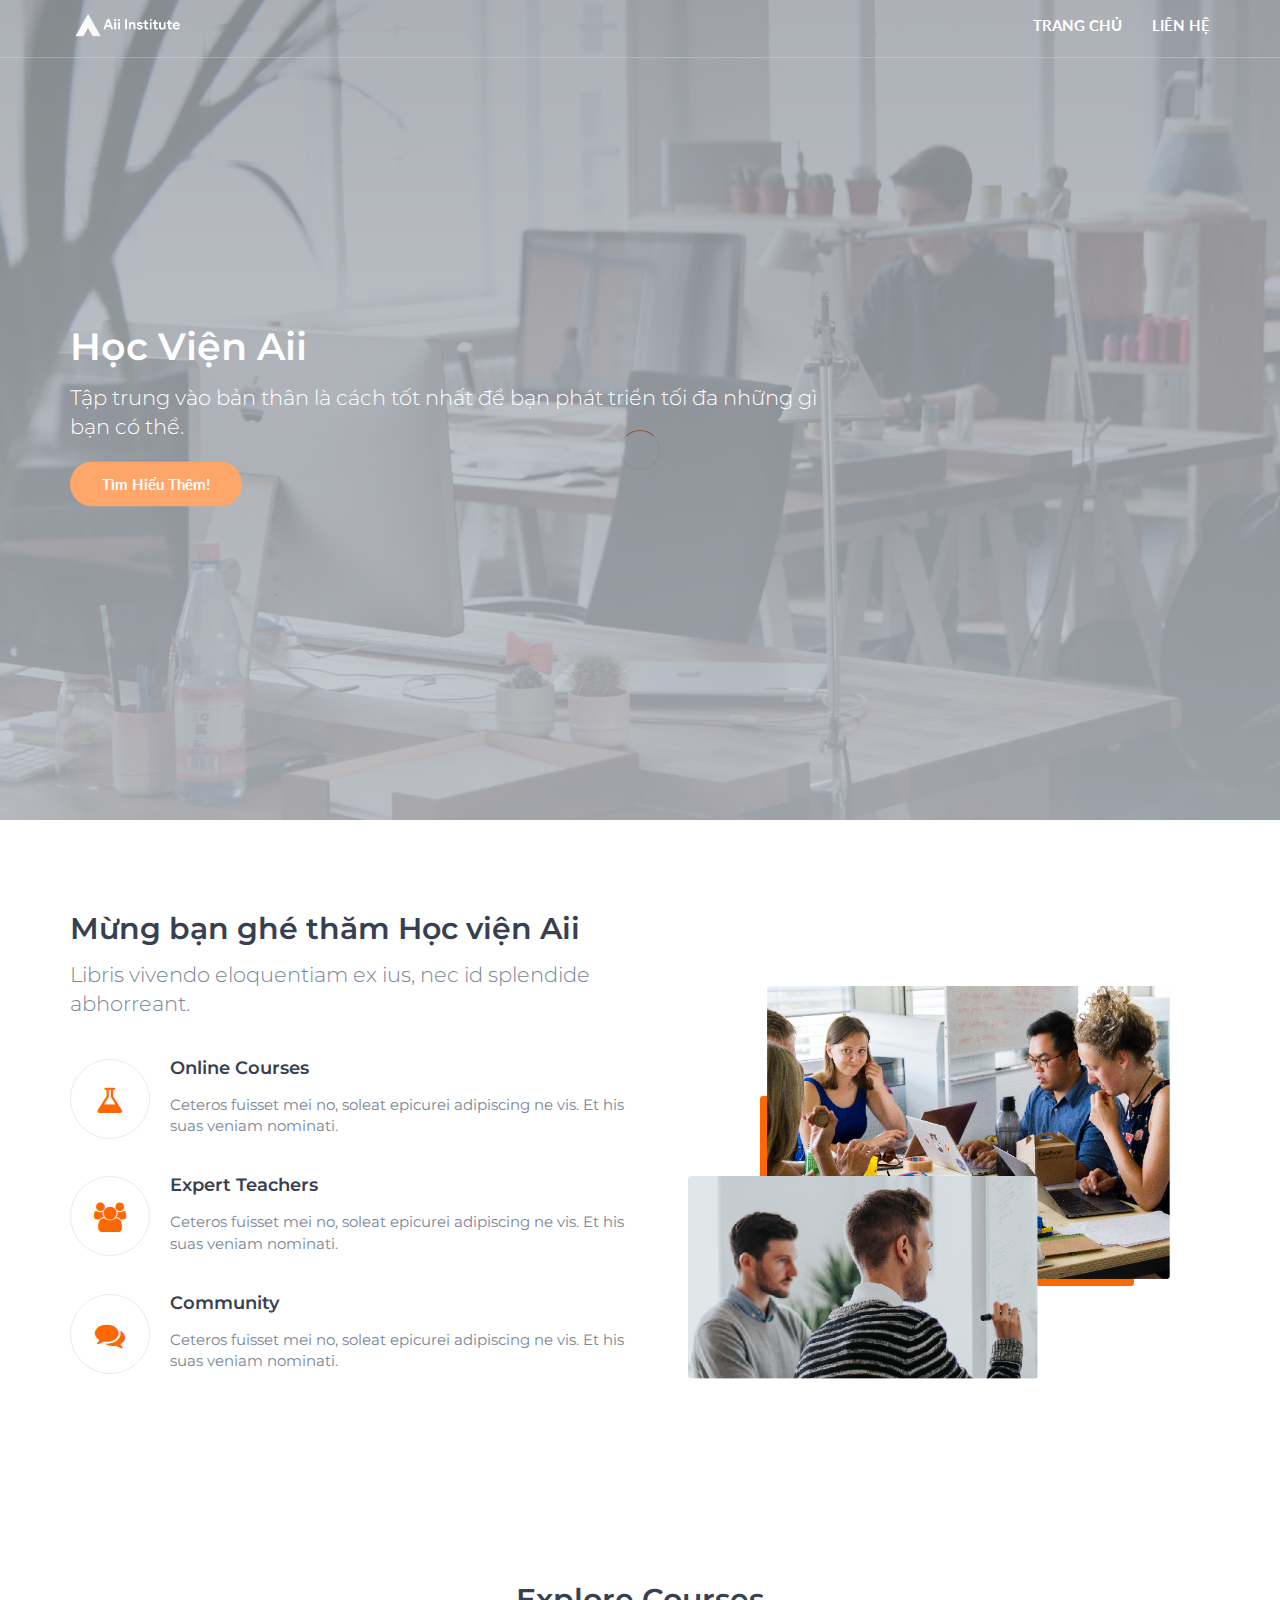
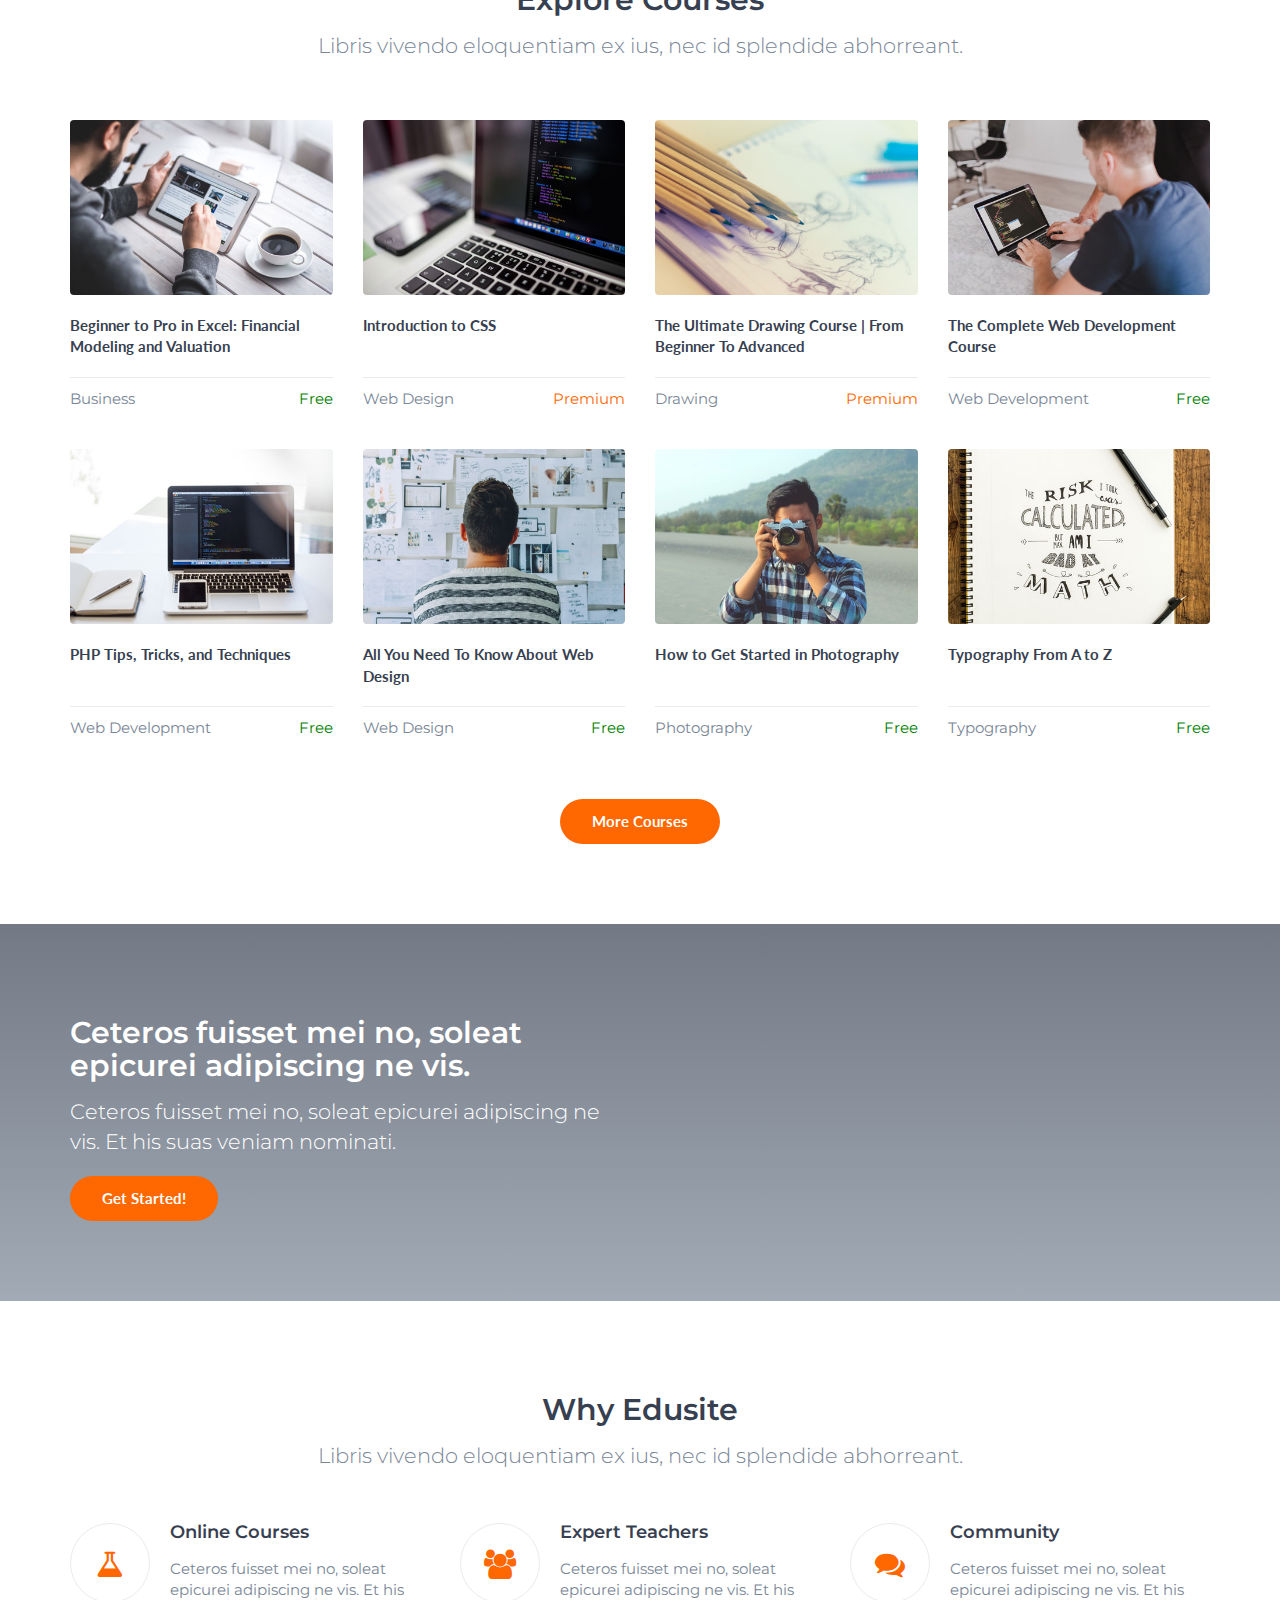
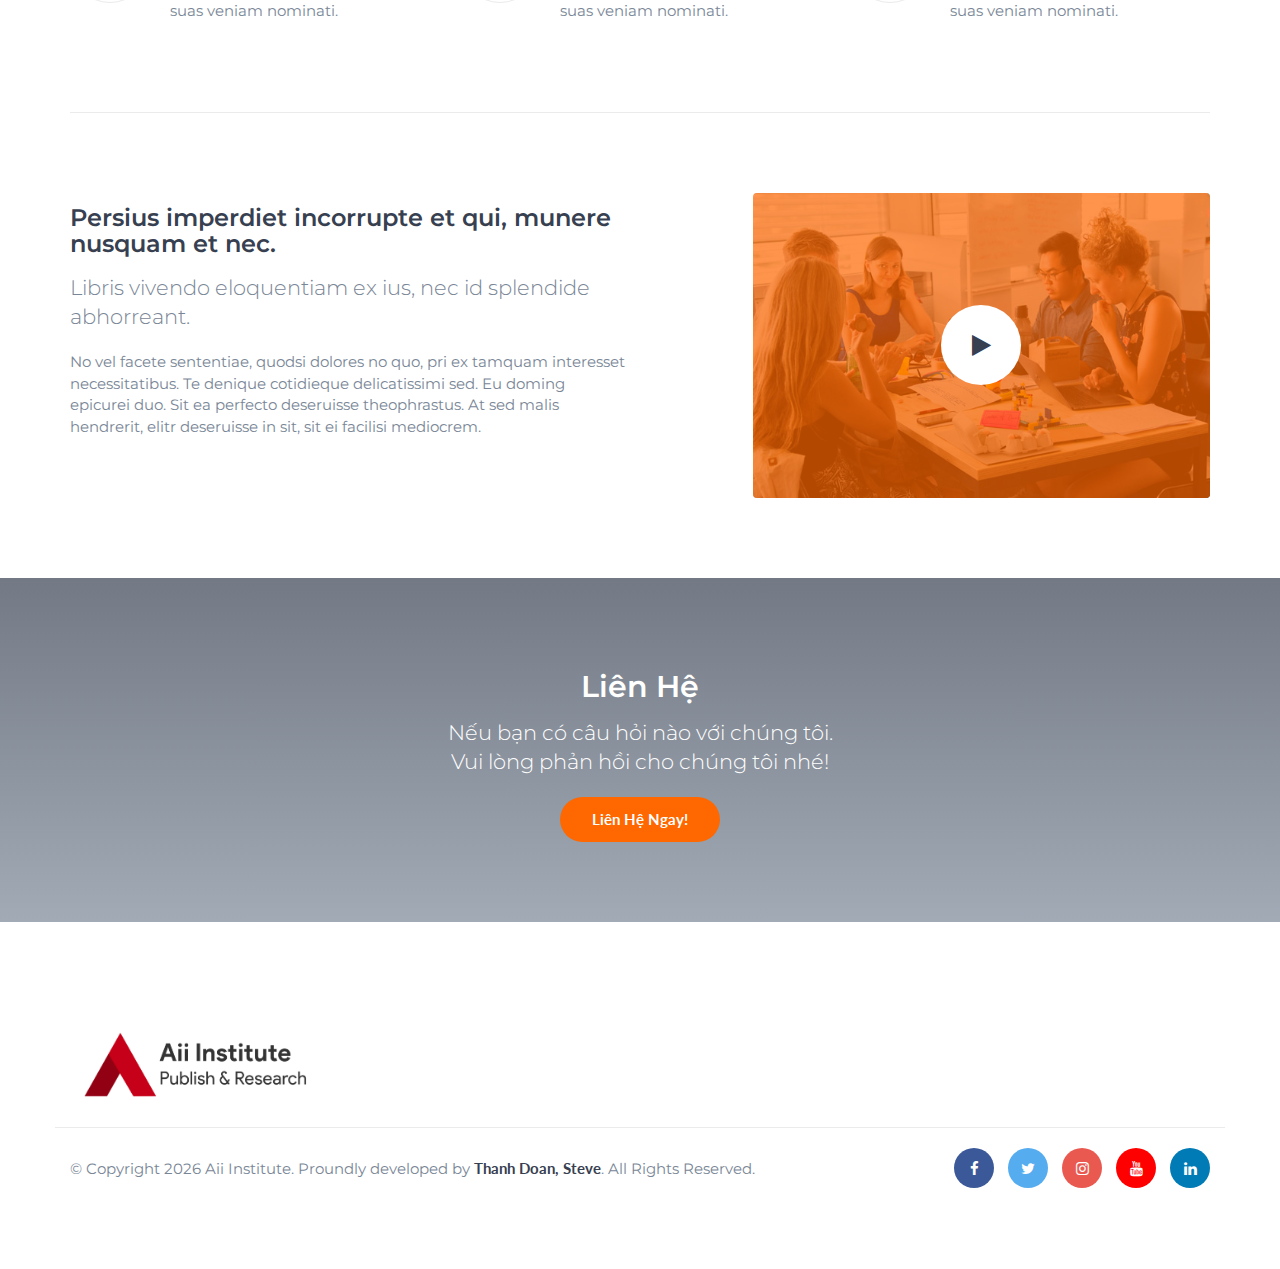
==== commit 170f9583: "Update" ====
--- a/index.html
+++ b/index.html
@@ -476,8 +476,6 @@
 					<!-- footer nav -->
 					<div class="col-md-6">
 						<ul class="footer-nav">
-						<li><a href="/">Trang Chủ</a></li>
-						<li><a href="contact">Liên Hệ</a></li>
 						</ul>
 					</div>
 					<!-- /footer nav -->
--- a/css/style.css
+++ b/css/style.css
@@ -273,7 +273,7 @@
 .main-menu li a:after {
 	content:"";
 	display:block;
-	height:2px;
+	height:7px;
 	background-color:#FF6700;
 	width:100%;
 	-webkit-transform: translateY(5px);
@@ -656,7 +656,7 @@
 }
 
 .footer-logo  .logo > img {
-	max-height:30px;
+	max-height:85px;
 }
 
 /* -- Footer Nav -- */
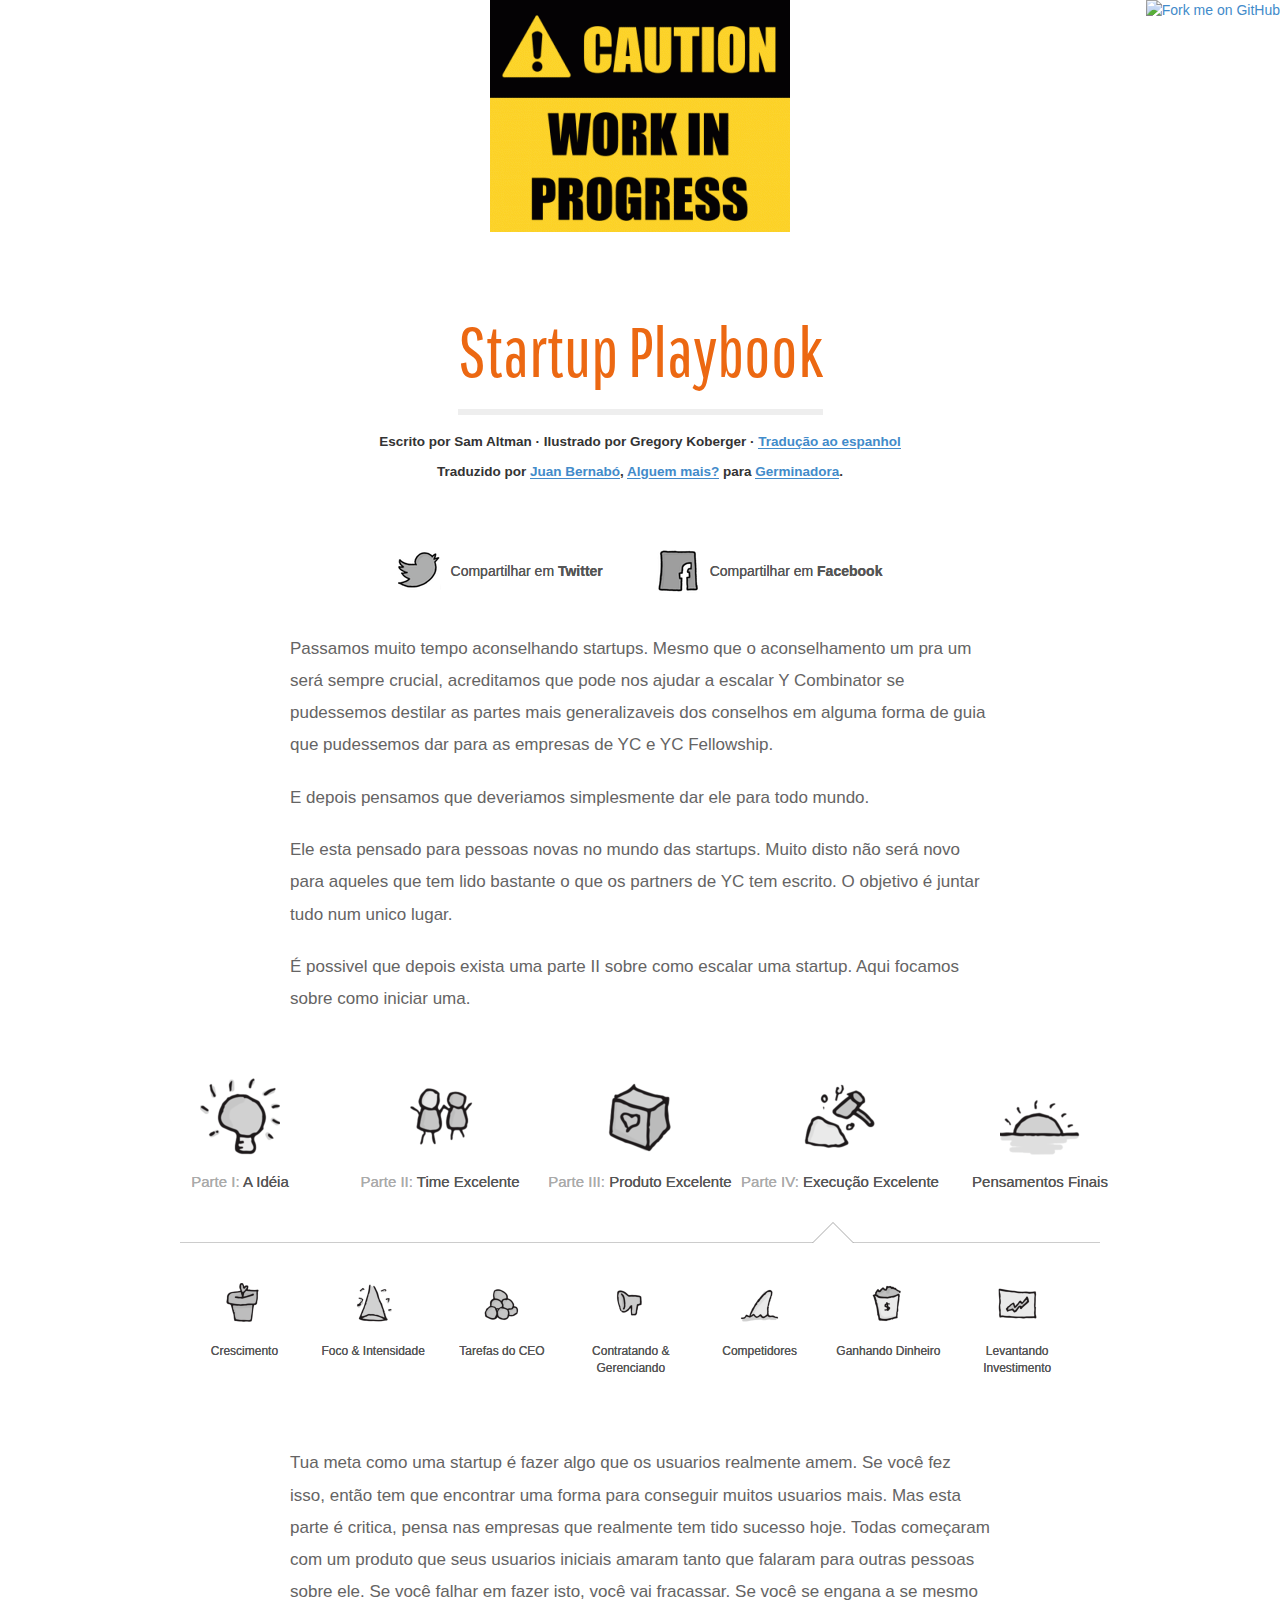
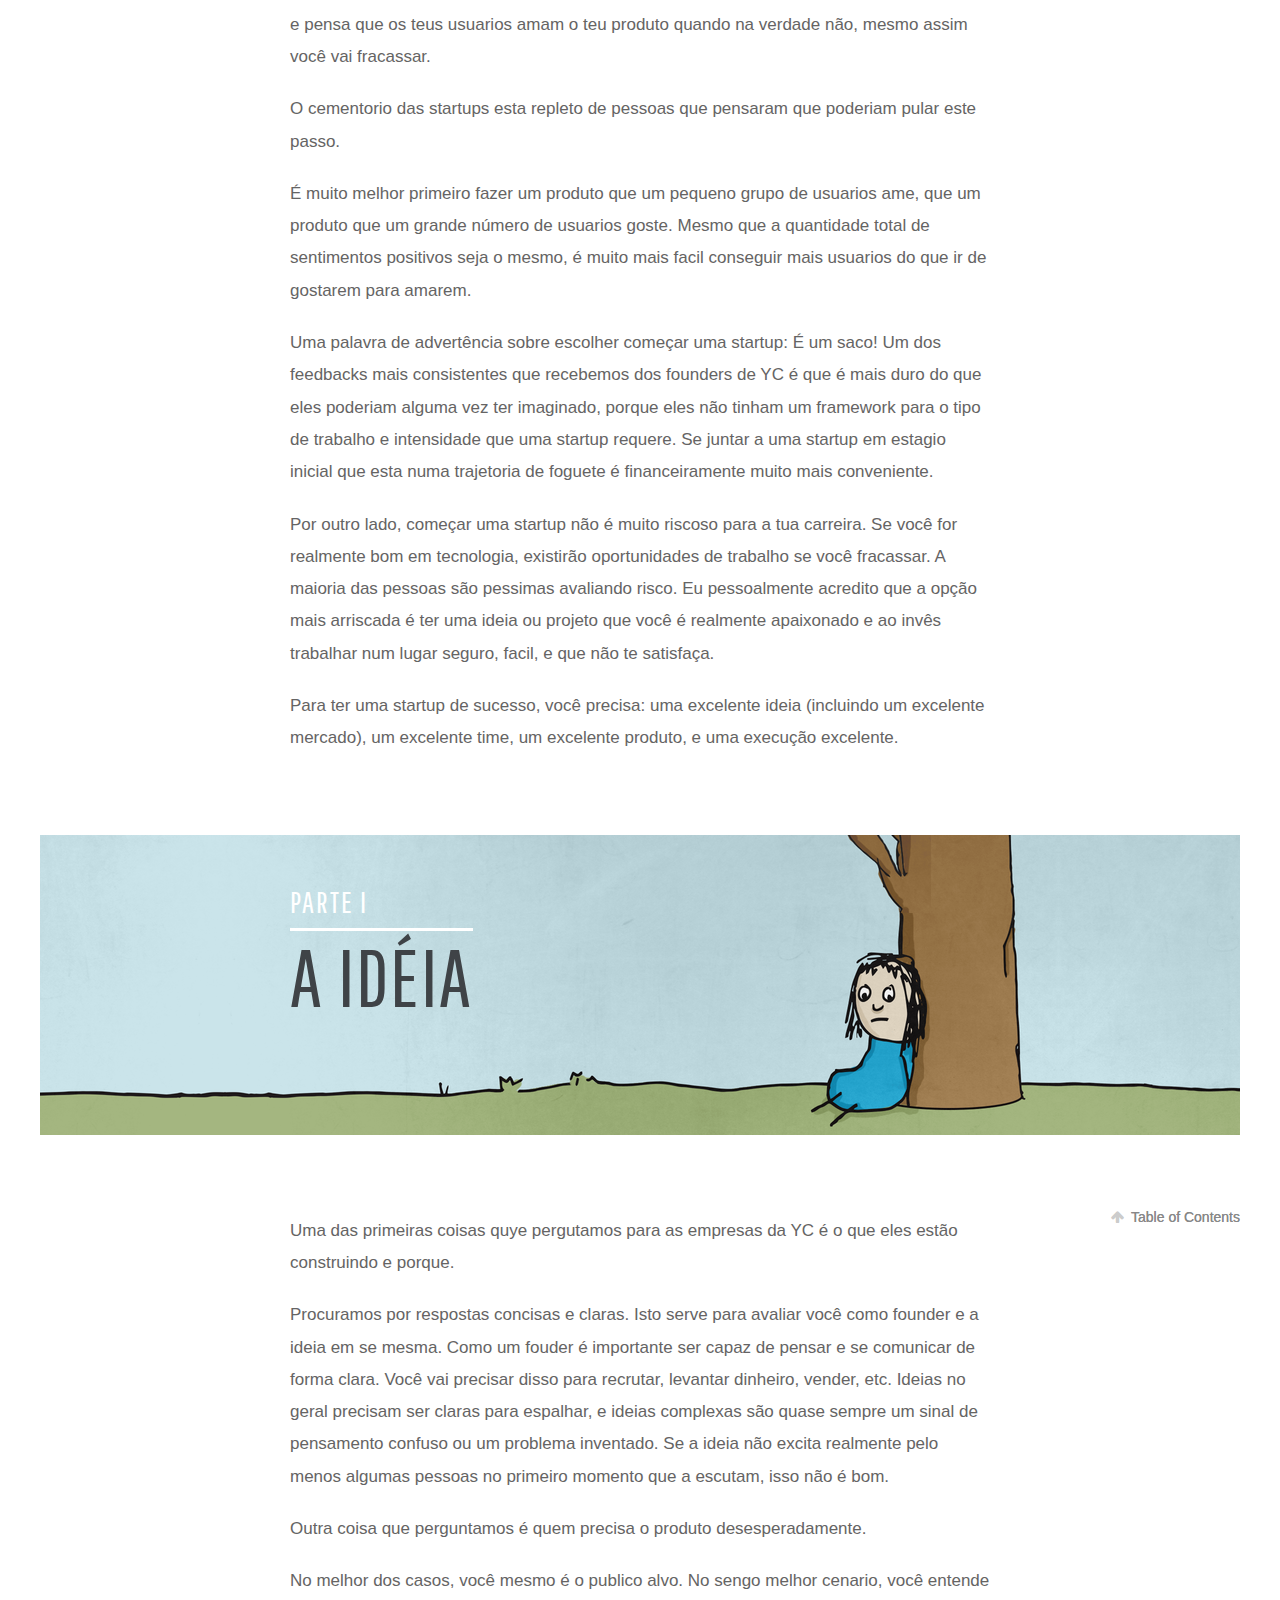
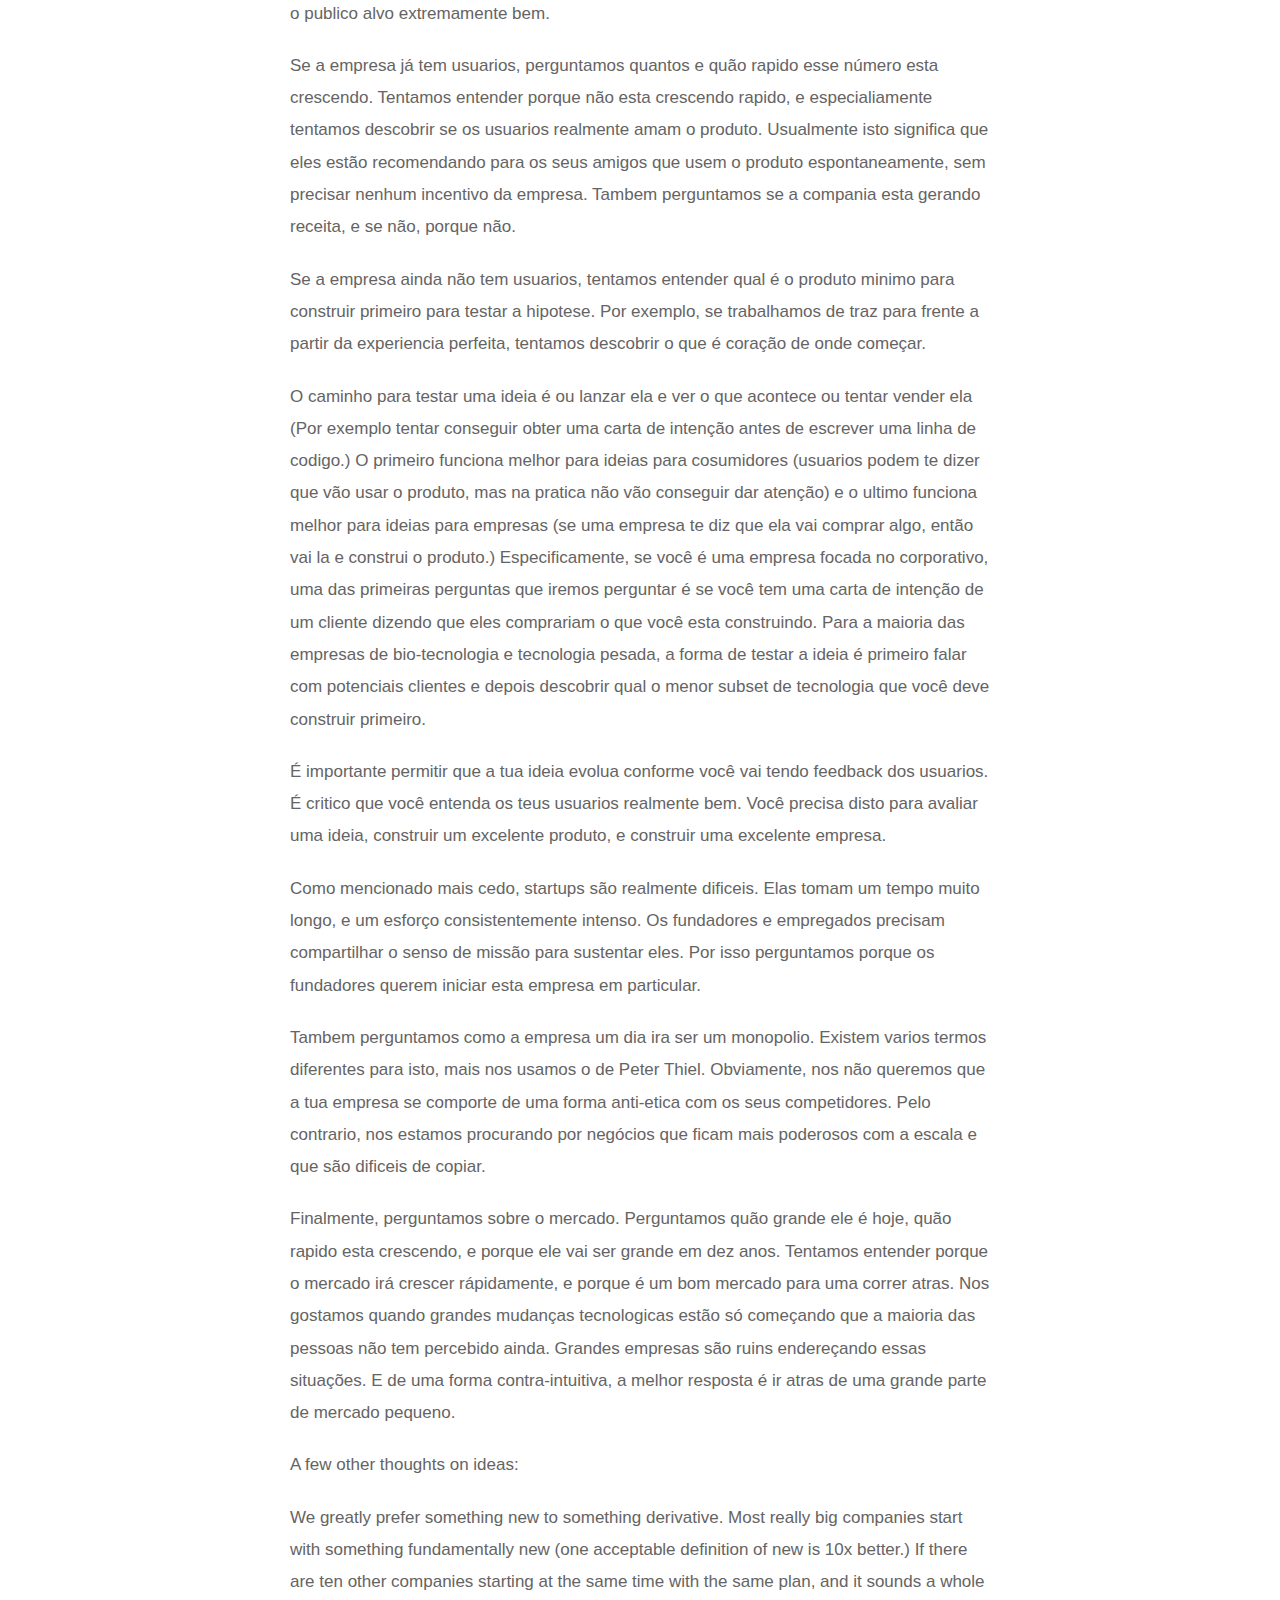
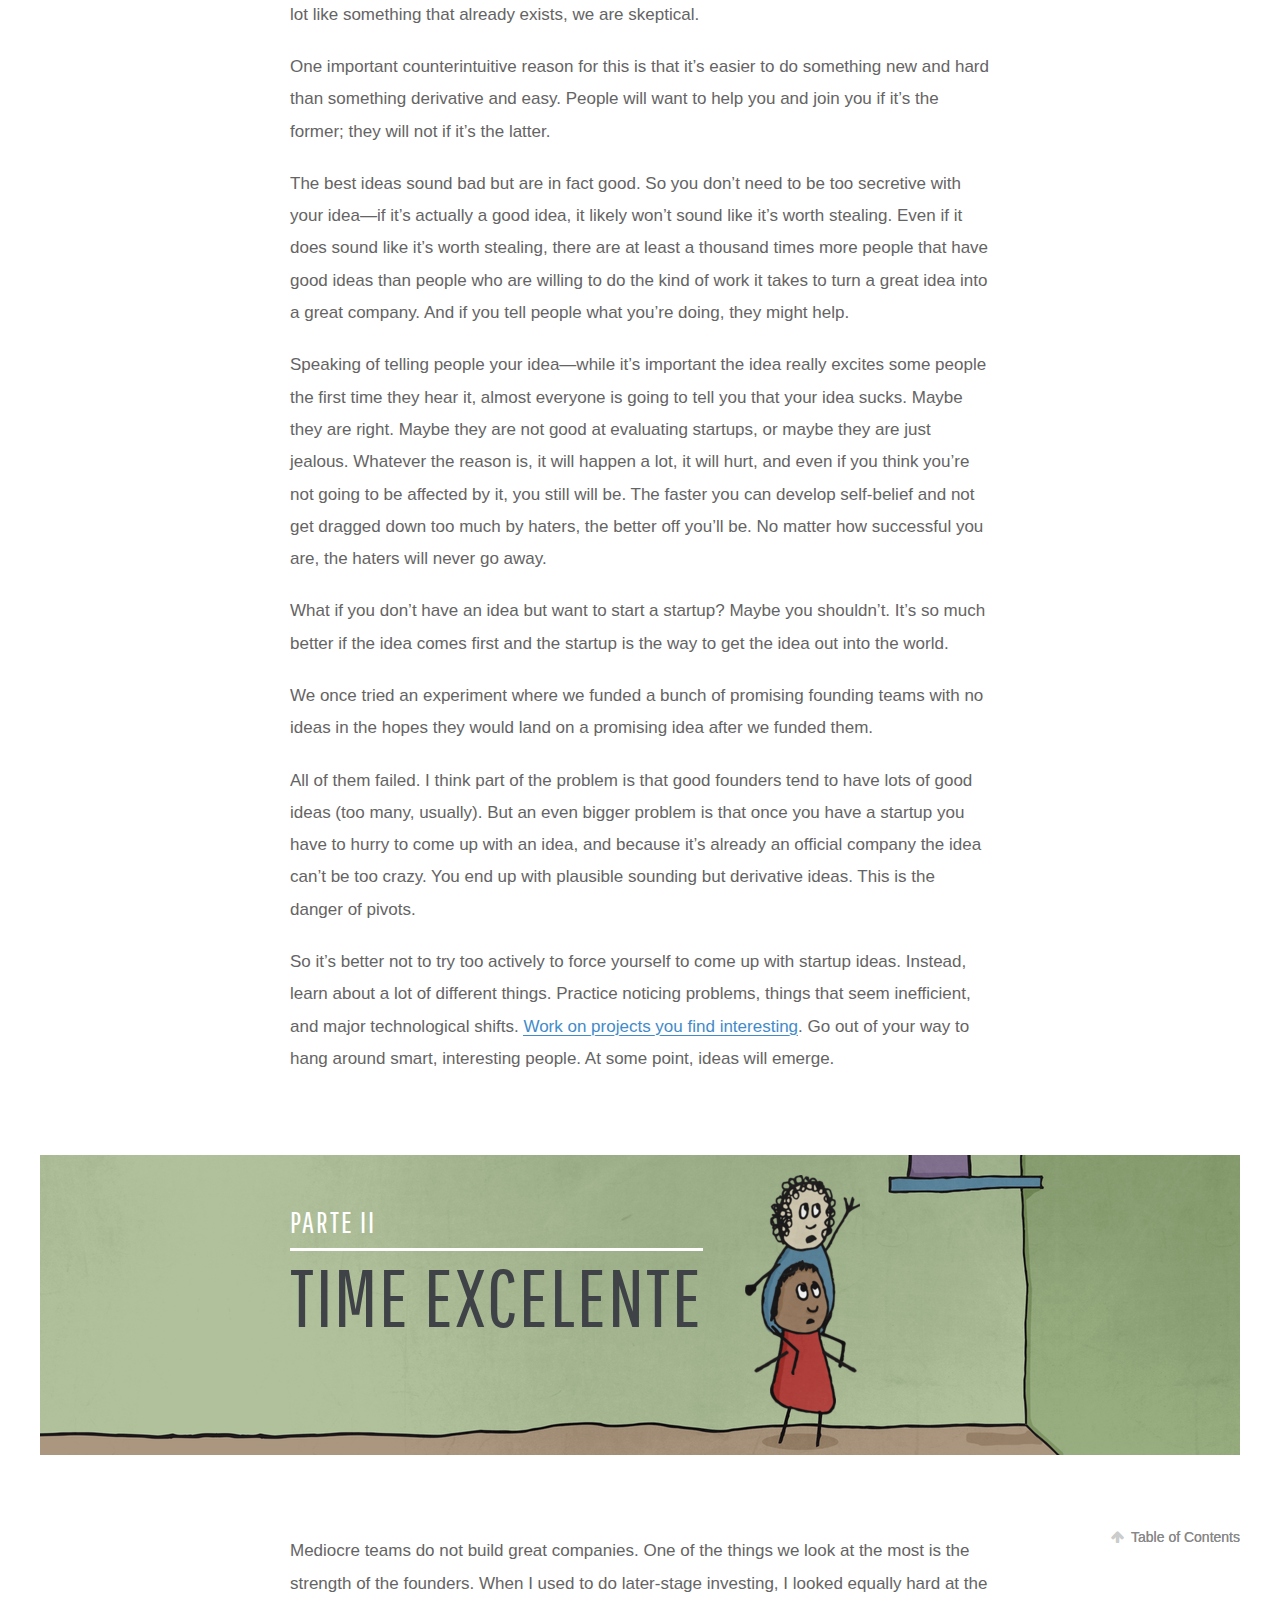
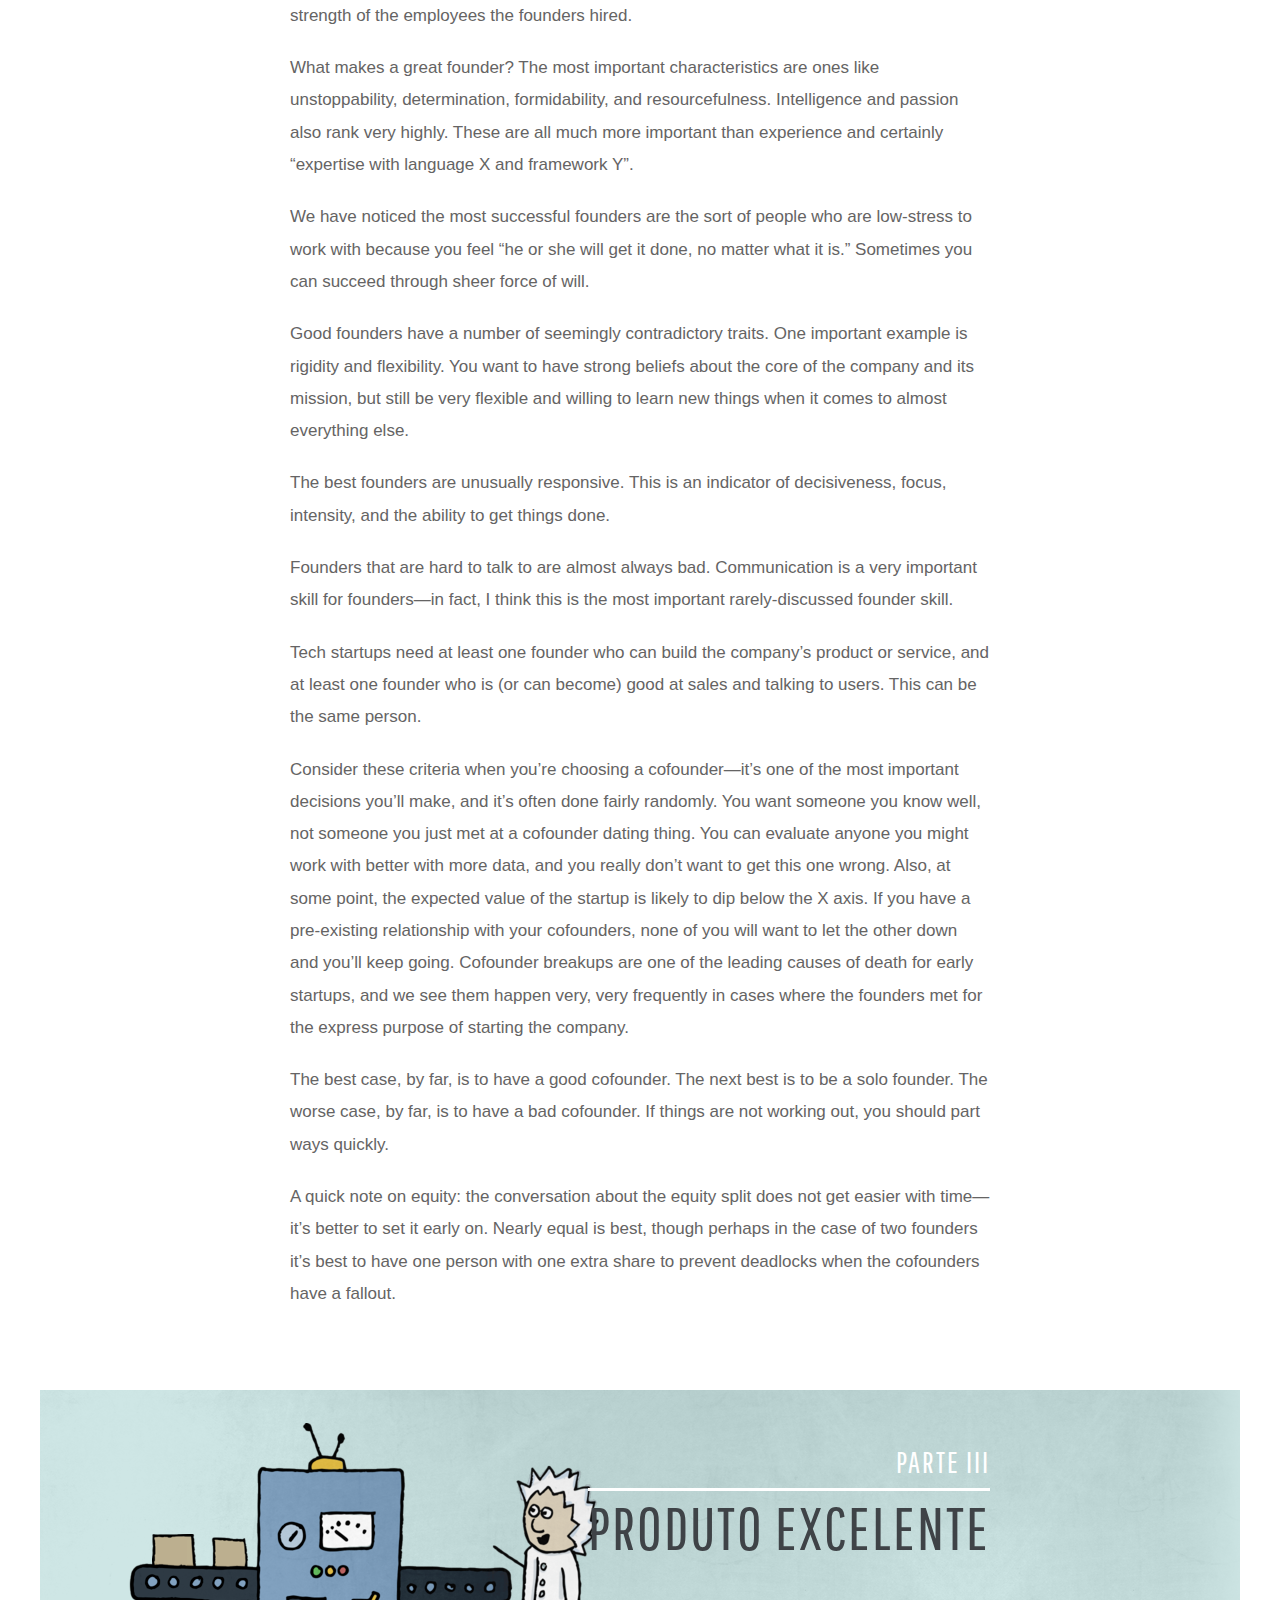
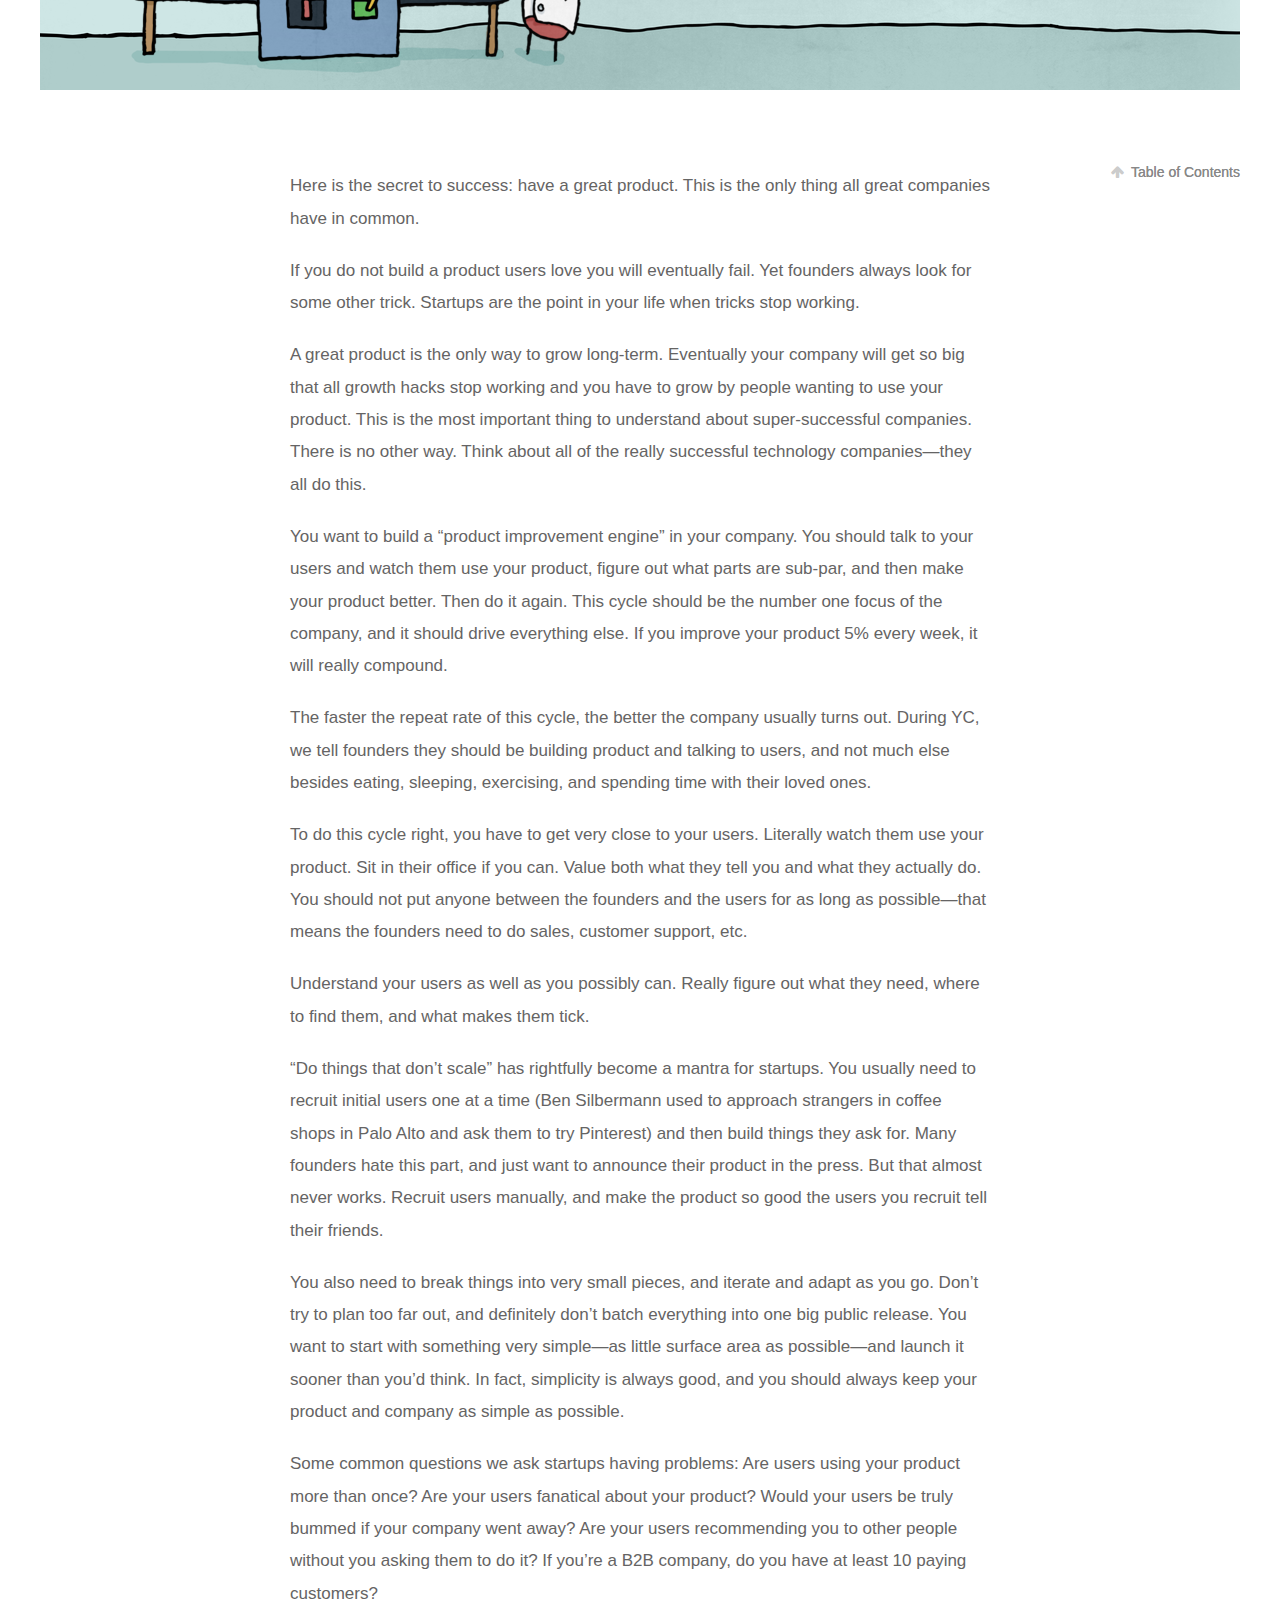
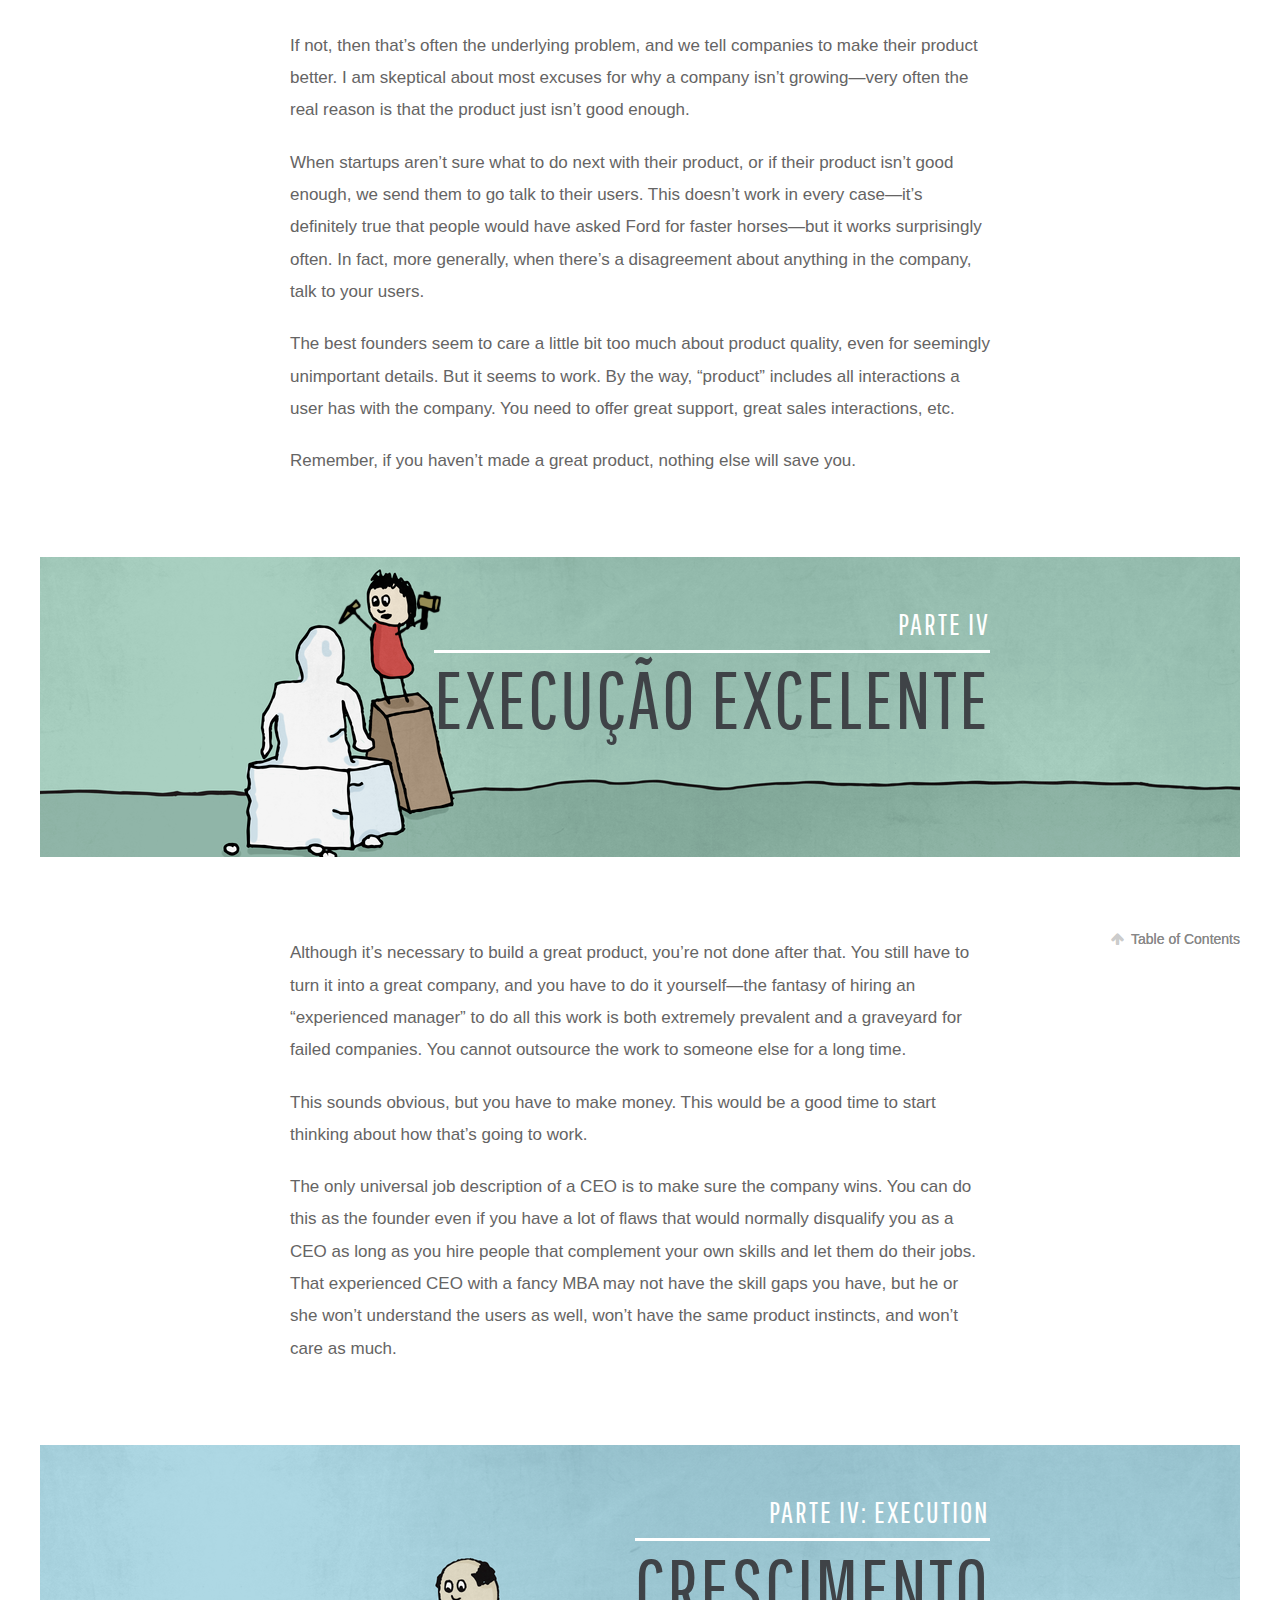
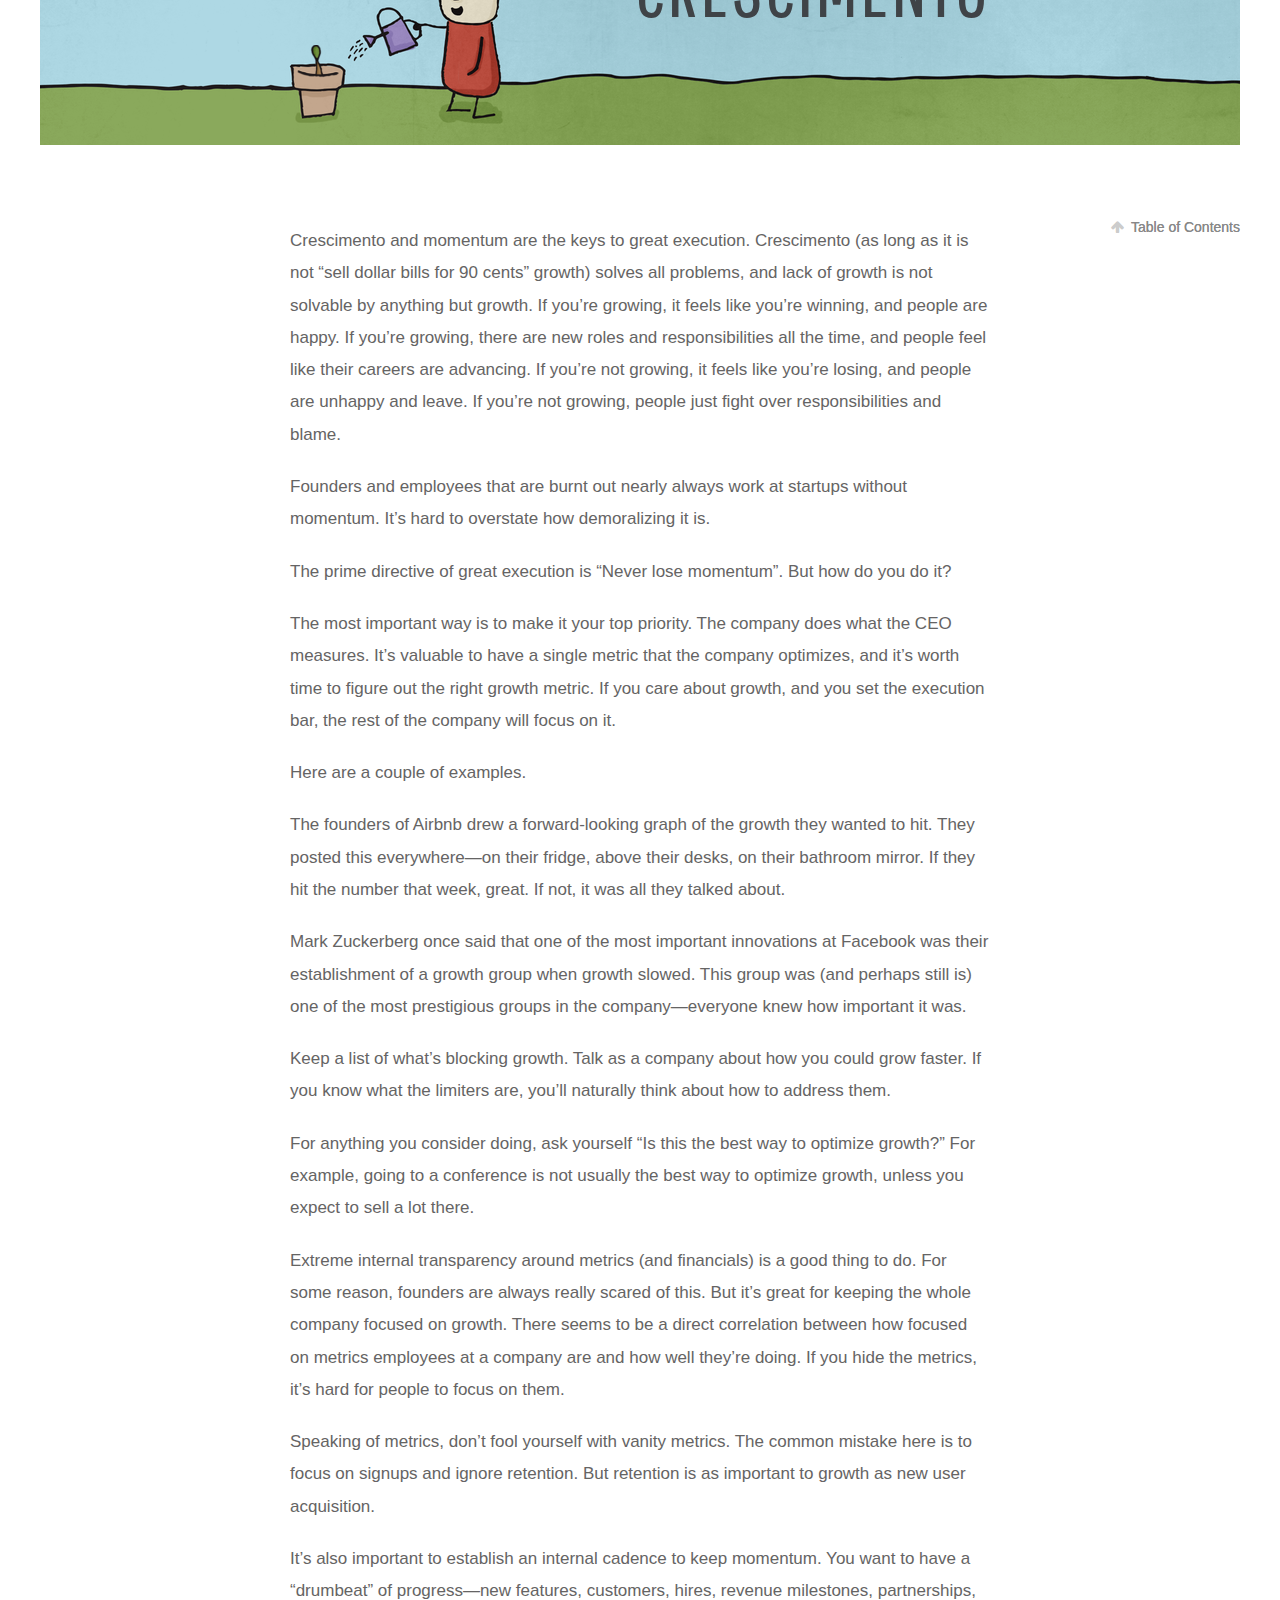
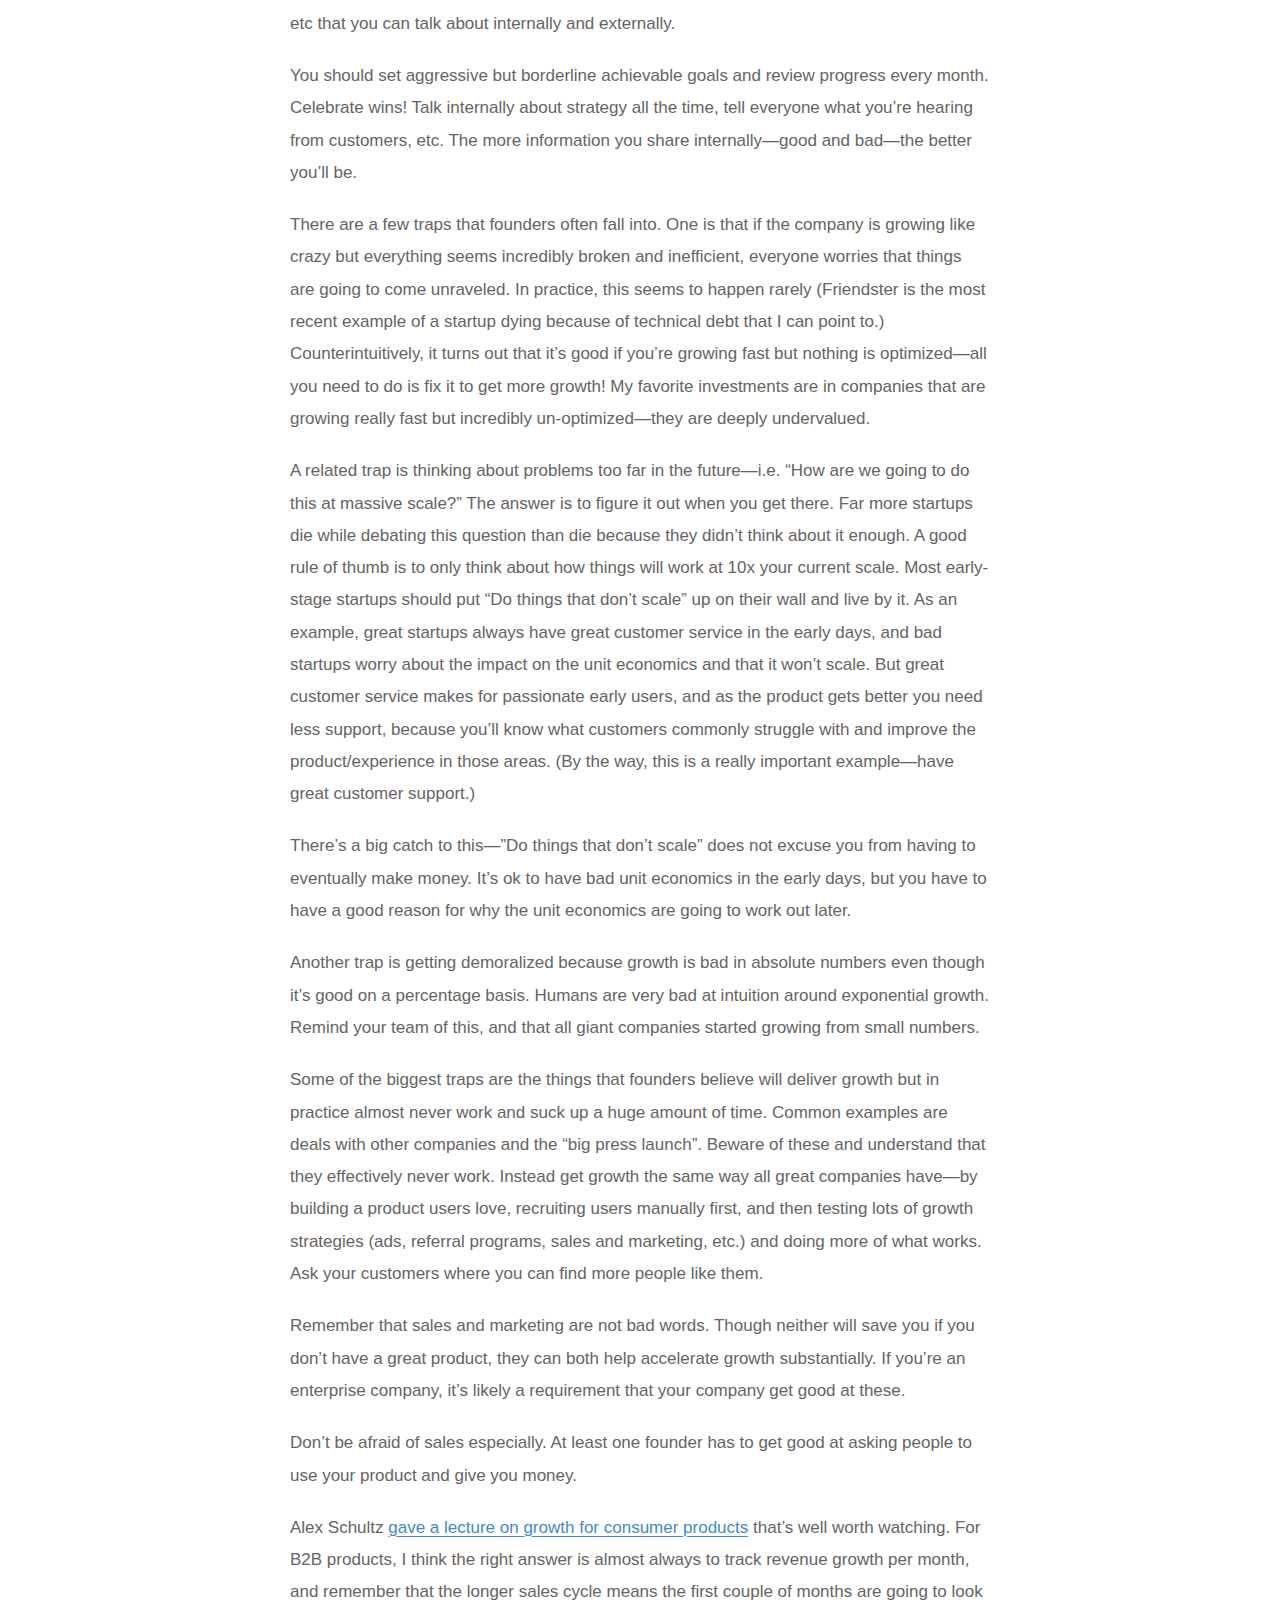
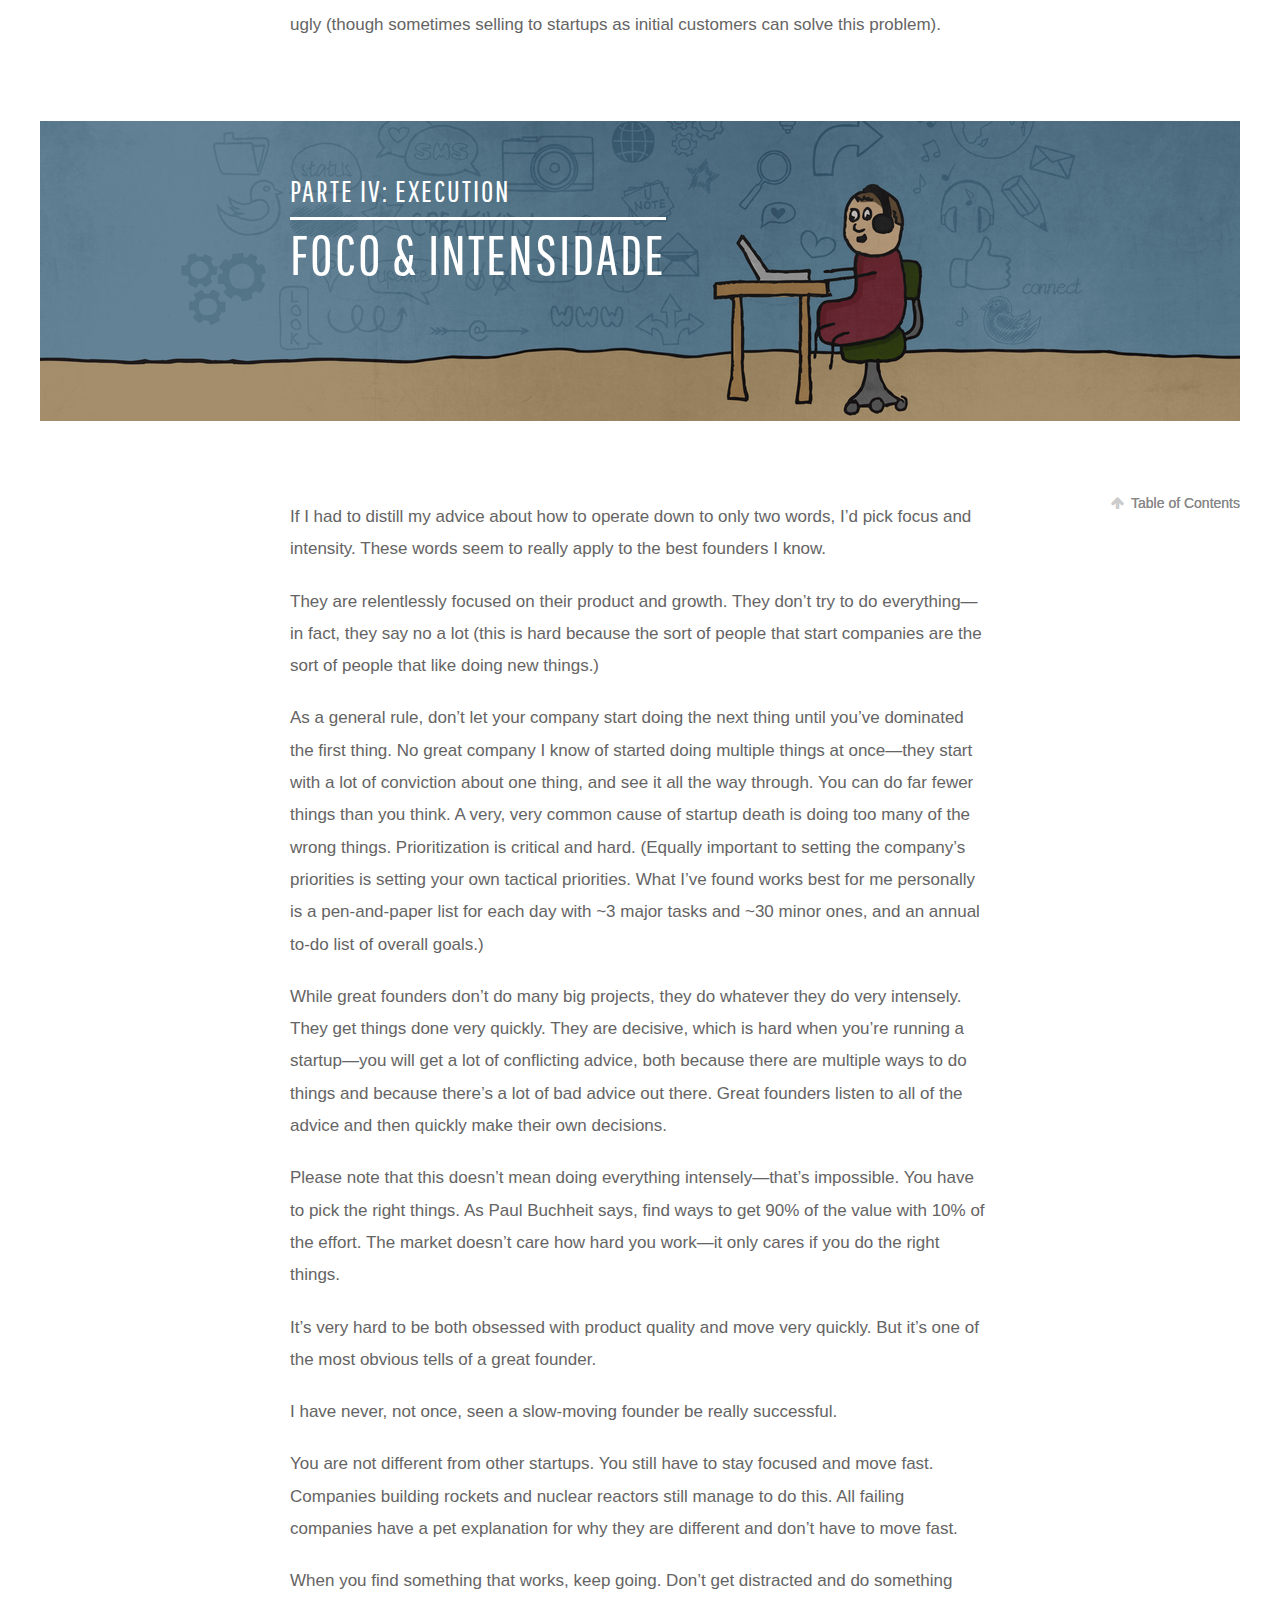
==== commit 65d6e6bc: "Update source" ====
--- a/index.html
+++ b/index.html
@@ -1,529 +1,628 @@
-<!DOCTYPE html>
-<html lang="en">
-	<head>
-		<meta charset="utf-8">
-		<meta http-equiv="X-UA-Compatible" content="IE=edge">
-		<meta name="viewport" content="width=device-width, initial-scale=1">
-		 <!-- The above 3 meta tags *must* come first in the head; any other head content must come *after* these tags -->
-
-		<title>Aii Institute</title>
-
-		<!-- Google font -->
-		<link href="https://fonts.googleapis.com/css?family=Lato:700%7CMontserrat:400,600" rel="stylesheet">
-
-		<!-- Bootstrap -->
-		<link type="text/css" rel="stylesheet" href="css/bootstrap.min.css"/>
-
-		<!-- Font Awesome Icon -->
-		<link rel="stylesheet" href="css/font-awesome.min.css">
-
-		<!-- Custom stlylesheet -->
-		<link type="text/css" rel="stylesheet" href="css/style.css"/>
-
-		<!-- HTML5 shim and Respond.js for IE8 support of HTML5 elements and media queries -->
-		<!-- WARNING: Respond.js doesn't work if you view the page via file:// -->
-		<!--[if lt IE 9]>
-		  <script src="https://oss.maxcdn.com/html5shiv/3.7.3/html5shiv.min.js"></script>
-		  <script src="https://oss.maxcdn.com/respond/1.4.2/respond.min.js"></script>
-		<![endif]-->
-
-    </head>
-	<body>
-
-		<!-- Header -->
-		<header id="header" class="transparent-nav">
-			<div class="container">
-
-				<div class="navbar-header">
-					<!-- Logo -->
-					<div class="navbar-brand">
-						<a class="logo" href="/">
-							<img src="./img/logo-alt.png" alt="logo">
-						</a>
-					</div>
-					<!-- /Logo -->
-
-					<!-- Mobile toggle -->
-					<button class="navbar-toggle">
-						<span></span>
-					</button>
-					<!-- /Mobile toggle -->
-				</div>
-
-				<!-- Navigation -->
-				<nav id="nav">
-					<ul class="main-menu nav navbar-nav navbar-right">
-						<li><a href="/">Trang Chủ</a></li>
-						<li><a href="contact">Liên Hệ</a></li>
-					</ul>
-				</nav>
-				<!-- /Navigation -->
-
-			</div>
-		</header>
-		<!-- /Header -->
-
-		<!-- Home -->
-		<div id="home" class="hero-area">
-
-			<!-- Backgound Image -->
-			<div class="bg-image bg-parallax overlay" style="background-image:url(./img/home-background.jpg)"></div>
-			<!-- /Backgound Image -->
-
-			<div class="home-wrapper">
-				<div class="container">
-					<div class="row">
-						<div class="col-md-8">
-							<h1 class="white-text">Học Viện Aii</h1>
-							<p class="lead white-text">Tập trung vào bản thân là cách tốt nhất để bạn phát triển tối đa những gì bạn có thể.</p>
-							<a class="main-button icon-button" href="#">Tìm Hiểu Thêm!</a>
-						</div>
-					</div>
-				</div>
-			</div>
-
-		</div>
-		<!-- /Home -->
-
-		<!-- About -->
-		<div id="about" class="section">
-
-			<!-- container -->
-			<div class="container">
-
-				<!-- row -->
-				<div class="row">
-
-					<div class="col-md-6">
-						<div class="section-header">
-							<h2>Mừng bạn ghé thăm Học viện Aii</h2>
-							<p class="lead">Libris vivendo eloquentiam ex ius, nec id splendide abhorreant.</p>
-						</div>
-
-						<!-- feature -->
-						<div class="feature">
-							<i class="feature-icon fa fa-flask"></i>
-							<div class="feature-content">
-								<h4>Online Courses </h4>
-								<p>Ceteros fuisset mei no, soleat epicurei adipiscing ne vis. Et his suas veniam nominati.</p>
-							</div>
-						</div>
-						<!-- /feature -->
-
-						<!-- feature -->
-						<div class="feature">
-							<i class="feature-icon fa fa-users"></i>
-							<div class="feature-content">
-								<h4>Expert Teachers</h4>
-								<p>Ceteros fuisset mei no, soleat epicurei adipiscing ne vis. Et his suas veniam nominati.</p>
-							</div>
-						</div>
-						<!-- /feature -->
-
-						<!-- feature -->
-						<div class="feature">
-							<i class="feature-icon fa fa-comments"></i>
-							<div class="feature-content">
-								<h4>Community</h4>
-								<p>Ceteros fuisset mei no, soleat epicurei adipiscing ne vis. Et his suas veniam nominati.</p>
-							</div>
-						</div>
-						<!-- /feature -->
-
-					</div>
-
-					<div class="col-md-6">
-						<div class="about-img">
-							<img src="./img/about.png" alt="">
-						</div>
-					</div>
-
-				</div>
-				<!-- row -->
-
-			</div>
-			<!-- container -->
-		</div>
-		<!-- /About -->
-
-		<!-- Courses -->
-		<div id="courses" class="section">
-
-			<!-- container -->
-			<div class="container">
-
-				<!-- row -->
-				<div class="row">
-					<div class="section-header text-center">
-						<h2>Explore Courses</h2>
-						<p class="lead">Libris vivendo eloquentiam ex ius, nec id splendide abhorreant.</p>
-					</div>
-				</div>
-				<!-- /row -->
-
-				<!-- courses -->
-				<div id="courses-wrapper">
-
-					<!-- row -->
-					<div class="row">
-
-						<!-- single course -->
-						<div class="col-md-3 col-sm-6 col-xs-6">
-							<div class="course">
-								<a href="#" class="course-img">
-									<img src="./img/course01.jpg" alt="">
-									<i class="course-link-icon fa fa-link"></i>
-								</a>
-								<a class="course-title" href="#">Beginner to Pro in Excel: Financial Modeling and Valuation</a>
-								<div class="course-details">
-									<span class="course-category">Business</span>
-									<span class="course-price course-free">Free</span>
-								</div>
-							</div>
-						</div>
-						<!-- /single course -->
-
-						<!-- single course -->
-						<div class="col-md-3 col-sm-6 col-xs-6">
-							<div class="course">
-								<a href="#" class="course-img">
-									<img src="./img/course02.jpg" alt="">
-									<i class="course-link-icon fa fa-link"></i>
-								</a>
-								<a class="course-title" href="#">Introduction to CSS </a>
-								<div class="course-details">
-									<span class="course-category">Web Design</span>
-									<span class="course-price course-premium">Premium</span>
-								</div>
-							</div>
-						</div>
-						<!-- /single course -->
-
-						<!-- single course -->
-						<div class="col-md-3 col-sm-6 col-xs-6">
-							<div class="course">
-								<a href="#" class="course-img">
-									<img src="./img/course03.jpg" alt="">
-									<i class="course-link-icon fa fa-link"></i>
-								</a>
-								<a class="course-title" href="#">The Ultimate Drawing Course | From Beginner To Advanced</a>
-								<div class="course-details">
-									<span class="course-category">Drawing</span>
-									<span class="course-price course-premium">Premium</span>
-								</div>
-							</div>
-						</div>
-						<!-- /single course -->
-
-						<div class="col-md-3 col-sm-6 col-xs-6">
-							<div class="course">
-								<a href="#" class="course-img">
-									<img src="./img/course04.jpg" alt="">
-									<i class="course-link-icon fa fa-link"></i>
-								</a>
-								<a class="course-title" href="#">The Complete Web Development Course</a>
-								<div class="course-details">
-									<span class="course-category">Web Development</span>
-									<span class="course-price course-free">Free</span>
-								</div>
-							</div>
-						</div>
-						<!-- /single course -->
-
-					</div>
-					<!-- /row -->
-
-					<!-- row -->
-					<div class="row">
-
-						<!-- single course -->
-						<div class="col-md-3 col-sm-6 col-xs-6">
-							<div class="course">
-								<a href="#" class="course-img">
-									<img src="./img/course05.jpg" alt="">
-									<i class="course-link-icon fa fa-link"></i>
-								</a>
-								<a class="course-title" href="#">PHP Tips, Tricks, and Techniques</a>
-								<div class="course-details">
-									<span class="course-category">Web Development</span>
-									<span class="course-price course-free">Free</span>
-								</div>
-							</div>
-						</div>
-						<!-- /single course -->
-
-						<!-- single course -->
-						<div class="col-md-3 col-sm-6 col-xs-6">
-							<div class="course">
-								<a href="#" class="course-img">
-									<img src="./img/course06.jpg" alt="">
-									<i class="course-link-icon fa fa-link"></i>
-								</a>
-								<a class="course-title" href="#">All You Need To Know About Web Design</a>
-								<div class="course-details">
-									<span class="course-category">Web Design</span>
-									<span class="course-price course-free">Free</span>
-								</div>
-							</div>
-						</div>
-						<!-- /single course -->
-
-						<!-- single course -->
-						<div class="col-md-3 col-sm-6 col-xs-6">
-							<div class="course">
-								<a href="#" class="course-img">
-									<img src="./img/course07.jpg" alt="">
-									<i class="course-link-icon fa fa-link"></i>
-								</a>
-								<a class="course-title" href="#">How to Get Started in Photography</a>
-								<div class="course-details">
-									<span class="course-category">Photography</span>
-									<span class="course-price course-free">Free</span>
-								</div>
-							</div>
-						</div>
-						<!-- /single course -->
-
-
-						<!-- single course -->
-						<div class="col-md-3 col-sm-6 col-xs-6">
-							<div class="course">
-								<a href="#" class="course-img">
-									<img src="./img/course08.jpg" alt="">
-									<i class="course-link-icon fa fa-link"></i>
-								</a>
-								<a class="course-title" href="#">Typography From A to Z</a>
-								<div class="course-details">
-									<span class="course-category">Typography</span>
-									<span class="course-price course-free">Free</span>
-								</div>
-							</div>
-						</div>
-						<!-- /single course -->
-
-					</div>
-					<!-- /row -->
-
-				</div>
-				<!-- /courses -->
-
-				<div class="row">
-					<div class="center-btn">
-						<a class="main-button icon-button" href="#">More Courses</a>
-					</div>
-				</div>
-
-			</div>
-			<!-- container -->
-
-		</div>
-		<!-- /Courses -->
-
-		<!-- Call To Action -->
-		<div id="cta" class="section">
-
-			<!-- Backgound Image -->
-			<div class="bg-image bg-parallax overlay" style="background-image:url(./img/cta1-background.jpg)"></div>
-			<!-- /Backgound Image -->
-
-			<!-- container -->
-			<div class="container">
-
-				<!-- row -->
-				<div class="row">
-
-					<div class="col-md-6">
-						<h2 class="white-text">Ceteros fuisset mei no, soleat epicurei adipiscing ne vis.</h2>
-						<p class="lead white-text">Ceteros fuisset mei no, soleat epicurei adipiscing ne vis. Et his suas veniam nominati.</p>
-						<a class="main-button icon-button" href="#">Get Started!</a>
-					</div>
-
-				</div>
-				<!-- /row -->
-
-			</div>
-			<!-- /container -->
-
-		</div>
-		<!-- /Call To Action -->
-
-		<!-- Why us -->
-		<div id="why-us" class="section">
-
-			<!-- container -->
-			<div class="container">
-
-				<!-- row -->
-				<div class="row">
-					<div class="section-header text-center">
-						<h2>Why Edusite</h2>
-						<p class="lead">Libris vivendo eloquentiam ex ius, nec id splendide abhorreant.</p>
-					</div>
-
-					<!-- feature -->
-					<div class="col-md-4">
-						<div class="feature">
-							<i class="feature-icon fa fa-flask"></i>
-							<div class="feature-content">
-								<h4>Online Courses</h4>
-								<p>Ceteros fuisset mei no, soleat epicurei adipiscing ne vis. Et his suas veniam nominati.</p>
-							</div>
-						</div>
-					</div>
-					<!-- /feature -->
-
-					<!-- feature -->
-					<div class="col-md-4">
-						<div class="feature">
-							<i class="feature-icon fa fa-users"></i>
-							<div class="feature-content">
-								<h4>Expert Teachers</h4>
-								<p>Ceteros fuisset mei no, soleat epicurei adipiscing ne vis. Et his suas veniam nominati.</p>
-							</div>
-						</div>
-					</div>
-					<!-- /feature -->
-
-					<!-- feature -->
-					<div class="col-md-4">
-						<div class="feature">
-							<i class="feature-icon fa fa-comments"></i>
-							<div class="feature-content">
-								<h4>Community</h4>
-								<p>Ceteros fuisset mei no, soleat epicurei adipiscing ne vis. Et his suas veniam nominati.</p>
-							</div>
-						</div>
-					</div>
-					<!-- /feature -->
-
-				</div>
-				<!-- /row -->
-
-				<hr class="section-hr">
-
-				<!-- row -->
-				<div class="row">
-
-					<div class="col-md-6">
-						<h3>Persius imperdiet incorrupte et qui, munere nusquam et nec.</h3>
-						<p class="lead">Libris vivendo eloquentiam ex ius, nec id splendide abhorreant.</p>
-						<p>No vel facete sententiae, quodsi dolores no quo, pri ex tamquam interesset necessitatibus. Te denique cotidieque delicatissimi sed. Eu doming epicurei duo. Sit ea perfecto deseruisse theophrastus. At sed malis hendrerit, elitr deseruisse in sit, sit ei facilisi mediocrem.</p>
-					</div>
-
-					<div class="col-md-5 col-md-offset-1">
-						<a class="about-video" href="#">
-							<img src="./img/about-video.jpg" alt="">
-							<i class="play-icon fa fa-play"></i>
-						</a>
-					</div>
-
-				</div>
-				<!-- /row -->
-
-			</div>
-			<!-- /container -->
-
-		</div>
-		<!-- /Why us -->
-
-		<!-- Contact CTA -->
-		<div id="contact-cta" class="section">
-
-			<!-- Backgound Image -->
-			<div class="bg-image bg-parallax overlay" style="background-image:url(./img/cta2-background.jpg)"></div>
-			<!-- Backgound Image -->
-
-			<!-- container -->
-			<div class="container">
-
-				<!-- row -->
-				<div class="row">
-
-					<div class="col-md-8 col-md-offset-2 text-center">
-						<h2 class="white-text">Liên Hệ</h2>
-						<p class="lead white-text">Nếu bạn có câu hỏi nào với chúng tôi. <br/>Vui lòng phản hồi cho chúng tôi nhé!</p>
-						<a class="main-button icon-button" href="#">Liên Hệ Ngay!</a>
-					</div>
-
-				</div>
-				<!-- /row -->
-
-			</div>
-			<!-- /container -->
-
-		</div>
-		<!-- /Contact CTA -->
-
-		<!-- Footer -->
-		<footer id="footer" class="section">
-
-			<!-- container -->
-			<div class="container">
-
-				<!-- row -->
-				<div class="row">
-
-					<!-- footer logo -->
-					<div class="col-md-6">
-						<div class="footer-logo">
-							<a class="logo" href="/">
-								<img src="./img/logo.png" alt="logo">
-							</a>
-						</div>
-					</div>
-					<!-- footer logo -->
-
-					<!-- footer nav -->
-					<div class="col-md-6">
-						<ul class="footer-nav">
-						</ul>
-					</div>
-					<!-- /footer nav -->
-
-				</div>
-				<!-- /row -->
-
-				<!-- row -->
-				<div id="bottom-footer" class="row">
-
-					<!-- social -->
-					<div class="col-md-4 col-md-push-8">
-						<ul class="footer-social">
-							<li><a href="#" class="facebook"><i class="fa fa-facebook"></i></a></li>
-							<li><a href="#" class="twitter"><i class="fa fa-twitter"></i></a></li>
-							<li><a href="#" class="instagram"><i class="fa fa-instagram"></i></a></li>
-							<li><a href="#" class="youtube"><i class="fa fa-youtube"></i></a></li>
-							<li><a href="#" class="linkedin"><i class="fa fa-linkedin"></i></a></li>
-						</ul>
-					</div>
-					<!-- /social -->
-
-					<!-- copyright -->
-					<div class="col-md-8 col-md-pull-4">
-						<div class="footer-copyright">
-							<span>&copy; Copyright <script type="text/javascript"> document.write(new Date().getFullYear());</script> Aii Institute. Proundly developed by <a href="https://duythanh.vn/">Thanh Doan, Steve</a>. All Rights Reserved.</span>
-						</div>
-					</div>
-					<!-- /copyright -->
-
-				</div>
-				<!-- row -->
-
-			</div>
-			<!-- /container -->
-
-		</footer>
-		<!-- /Footer -->
-
-		<!-- preloader -->
-		<div id='preloader'><div class='preloader'></div></div>
-		<!-- /preloader -->
-
-
-		<!-- jQuery Plugins -->
-		<script type="text/javascript" src="js/jquery.min.js"></script>
-		<script type="text/javascript" src="js/bootstrap.min.js"></script>
-		<script type="text/javascript" src="js/main.js"></script>
-
-	</body>
-</html>
+<!DOCTYPE html>
+<html lang="en">
+
+</html>
+
+<head>
+  <meta charset="utf-8">
+  <title>Startup Playbook </title>
+  <link href="/img/facebook.png" rel="image_src">
+  <meta name="description" content="Para ter uma startup de sucesso, você precisa: uma excelente idea, um excelente mercado, um excelente time, um excelente produto, e uma excelente execução.">
+  <meta property="og:title" content="Startup Playbook">
+  <meta property="og:site_name" content="Sam Altman">
+  <meta property="og:image" content="/img/facebook.png">
+  <meta name="viewport" content="width=device-width, initial-scale=1">
+  <link rel="stylesheet" href="lib/bootstrap/dist/css/bootstrap.min.css">
+  <link rel="stylesheet" href="lib/fontawesome/css/font-awesome.min.css">
+  <link rel="stylesheet" href="css/all.min.css">
+  <link href="https://fonts.googleapis.com/css?family=Pathway+Gothic+One" rel="stylesheet" type="text/css">
+  <link rel="stylesheet" href="css/all.min.css">
+  <link rel="icon" type="image/png" href="/favicon.ico">
+  <!--if lt IE 7script(src="http://html5shiv.googlecode.com/svn/trunk/html5.js")
+-->
+</head>
+
+<body id="home">
+  <a href="https://github.com/Germinadora/startup-playbook-portuguese"><img style="position: absolute; top: 0; right: 0; border: 0;" src="https://camo.githubusercontent.com/652c5b9acfaddf3a9c326fa6bde407b87f7be0f4/68747470733a2f2f73332e616d617a6f6e6177732e636f6d2f6769746875622f726962626f6e732f666f726b6d655f72696768745f6f72616e67655f6666373630302e706e67" alt="Fork me on GitHub" data-canonical-src="https://s3.amazonaws.com/github/ribbons/forkme_right_orange_ff7600.png"></a>
+  <div class="container-content">
+    <div class="text-center">
+      <img src="img/work-in-progress-sign-300x232.gif"/>
+    </div>
+    <div class="text-center">
+      <h1>Startup Playbook</h1>
+      <h2>
+        Escrito por Sam Altman &middot; Ilustrado por Gregory Koberger &middot; <a href="https://platzi.com/startup-playbook/">Tradução ao espanhol</a>
+        <br>
+        <br>
+        Traduzido por <a href="http://twitter.com/juanbernabo">Juan Bernabó</a>, <a href="http://twitter.com/">Alguem mais?</a> para <a href="http://www.germinadora.com">Germinadora</a>.
+
+      </h2>
+    </div>
+
+    <div class="text-center">
+      <a href="https://twitter.com/intent/tweet?source=webclient&amp;text=Startup+Playbook+do+Sam+Altman+(@sama)+em+português+na+@germinadorabr+https://playbook.germinadora.com" class="social-link social-twitter">
+        <div class="sm-icon"></div><span><i>Compartilhar em</i> <strong>Twitter</strong></span>
+      </a>
+      <a href="http://www.facebook.com/sharer/sharer.php?s=100&amp;p[url]=https://playbook.germinadora.com&amp;p[images][0]=http://playbook.samaltman.com/img/facebook.png&amp;p[title]=El%20Startup%20Playbook%20do%20Sam%20Altman%20em%20%português" class="social-link social-fb">
+        <div class="sm-icon"></div><span><i>Compartilhar em</i> <strong>Facebook</strong></span>
+      </a>
+    </div>
+    <br>
+    <br>
+
+    <p>Passamos muito tempo aconselhando startups. Mesmo que o aconselhamento um pra um será sempre crucial, acreditamos que pode nos ajudar a escalar Y Combinator se pudessemos destilar as partes mais generalizaveis dos conselhos em alguma forma de guia que pudessemos dar para as empresas de YC e YC Fellowship.</p>
+    <p>E depois pensamos que deveriamos simplesmente dar ele para todo mundo.</p>
+    <p>Ele esta pensado para pessoas novas no mundo das startups. Muito disto não será novo para aqueles que tem lido bastante o que os partners de YC tem escrito. O objetivo é juntar tudo num unico lugar.</p>
+    <p>É possivel que depois exista uma parte II sobre como escalar uma startup. Aqui focamos sobre como iniciar uma.</p>
+  </div>
+  <div id="toc">
+    <ul class="toc">
+      <li>
+        <a href="#idea" class="idea">
+          <div class="icon"></div><span>Parte I:</span> A Idéia</a>
+      </li>
+      <li>
+        <a href="#team" class="team">
+          <div class="icon"></div><span>Parte II:</span> Time Excelente</a>
+      </li>
+      <li>
+        <a href="#product" class="product">
+          <div class="icon"></div><span>Parte III:</span> Produto Excelente</a>
+      </li>
+      <li>
+        <a href="#execution" class="execution">
+          <div class="icon"></div><span>Parte IV:</span> Execução Excelente</a>
+      </li>
+      <li>
+        <a href="#closing" class="closing">
+          <div class="icon"></div>Pensamentos Finais</a>
+      </li>
+    </ul>
+    <div class="toc-arrow">
+      <ul class="toc sub">
+        <li>
+          <a href="#growth" class="growth">
+            <div class="icon"></div>Crescimento</a>
+        </li>
+        <li>
+          <a href="#focus" class="focus">
+            <div class="icon"></div>Foco &amp; Intensidade</a>
+        </li>
+        <li>
+          <a href="#ceo" class="ceo">
+            <div class="icon"></div>Tarefas do CEO</a>
+        </li>
+        <li>
+          <a href="#hiring" class="hiring">
+            <div class="icon"></div>Contratando &amp; Gerenciando</a>
+        </li>
+        <li>
+          <a href="#competition" class="competition">
+            <div class="icon"></div>Competidores</a>
+        </li>
+        <li>
+          <a href="#money" class="money">
+            <div class="icon"></div>Ganhando Dinheiro</a>
+        </li>
+        <li>
+          <a href="#fundraising" class="fundraising">
+            <div class="icon"></div>Levantando Investimento</a>
+        </li>
+      </ul>
+    </div>
+  </div>
+  <div class="container-content">
+    <p>Tua meta como uma startup é fazer algo que os usuarios realmente amem. Se você fez isso, então tem que encontrar uma forma para conseguir muitos usuarios mais. Mas esta parte é critica, pensa nas empresas que realmente tem tido sucesso hoje. Todas começaram com um produto
+      que seus usuarios iniciais amaram tanto que falaram para outras pessoas sobre ele. Se você falhar em fazer isto, você vai fracassar. Se você se engana a se mesmo e pensa que os teus usuarios amam o teu produto quando na verdade não, mesmo assim você vai fracassar.</p>
+    <p>O cementorio das startups esta repleto de pessoas que pensaram que poderiam pular este passo.</p>
+    <p>É muito melhor primeiro fazer um produto que um pequeno grupo de usuarios ame, que um produto que um grande número de usuarios goste. Mesmo que a quantidade total de sentimentos positivos seja o mesmo, é muito mais facil conseguir mais usuarios do que ir de gostarem para amarem.</p>
+    <p>Uma palavra de advertência sobre escolher começar uma startup: É um saco! Um dos feedbacks mais consistentes que recebemos dos founders de YC é que é mais duro do que eles poderiam alguma vez ter imaginado, porque eles não tinham um framework para o tipo de trabalho e intensidade
+      que uma startup requere. Se juntar a uma startup em estagio inicial que esta numa trajetoria de foguete é financeiramente muito mais conveniente.</p>
+    <p>Por outro lado, começar uma startup não é muito riscoso para a tua carreira. Se você for realmente bom em tecnologia, existirão oportunidades de trabalho se você fracassar. A maioria das pessoas são pessimas avaliando risco. Eu pessoalmente acredito que a opção mais arriscada é
+      ter uma ideia ou projeto que você é realmente apaixonado e ao invês trabalhar num lugar seguro, facil, e que não te satisfaça.</p>
+    <p>Para ter uma startup de sucesso, você precisa: uma excelente ideia (incluindo um excelente mercado), um excelente time, um excelente produto, e uma execução excelente.</p>
+  </div>
+  <div id="idea" class="anchor"></div>
+  <div class="mobile-wrapper">
+    <div class="bg-idea bg">
+      <div class="bg-inside">
+        <h3><span>Parte I</span><strong>A Idéia</strong></h3>
+        <div class="mouth"></div>
+        <div class="apple-shadow"></div>
+        <div class="apple">
+          <div class="apple-spin"></div>
+        </div>
+      </div>
+    </div>
+  </div>
+  <div class="top">
+    <a href="#toc">
+      <div class="fa fa-arrow-up"></div>Table of Contents</a>
+  </div>
+  <div class="container-content">
+    <p>Uma das primeiras coisas quye pergutamos para as empresas da YC é o que eles estão construindo e porque.</p>
+    <p>Procuramos por respostas concisas e claras. Isto serve para avaliar você como founder e a ideia em se mesma. Como um fouder é importante ser capaz de pensar e se comunicar de forma clara. Você vai precisar disso para recrutar, levantar dinheiro, vender, etc. Ideias no geral
+      precisam ser claras para espalhar, e ideias complexas são quase sempre um sinal de pensamento confuso ou um problema inventado. Se a ideia não excita realmente pelo menos algumas pessoas no primeiro momento que a escutam, isso não é bom.</p>
+    <p>Outra coisa que perguntamos é quem precisa o produto desesperadamente.</p>
+    <p>No melhor dos casos, você mesmo é o publico alvo. No sengo melhor cenario, você entende o publico alvo extremamente bem. </p>
+    <p>Se a empresa já tem usuarios, perguntamos quantos e quão rapido esse número esta crescendo. Tentamos entender porque não esta crescendo rapido, e especialiamente tentamos descobrir se os usuarios realmente amam o produto. Usualmente isto significa que eles estão recomendando para os seus amigos
+      que usem o produto espontaneamente, sem precisar nenhum incentivo da empresa. Tambem perguntamos se a compania esta gerando receita, e se não, porque não. </p>
+    <p>Se a empresa ainda não tem usuarios, tentamos entender qual é o produto minimo para construir primeiro para testar a hipotese. Por exemplo, se trabalhamos de traz para frente a partir da experiencia perfeita, tentamos descobrir o que é coração de onde começar.</p>
+    <p>O caminho para testar uma ideia é ou lanzar ela e ver o que acontece ou tentar vender ela (Por exemplo tentar conseguir obter uma carta de intenção antes de escrever uma linha de codigo.) O primeiro funciona melhor para ideias para cosumidores (usuarios podem te dizer que vão usar o produto, mas na pratica
+      não vão conseguir dar atenção) e o ultimo funciona melhor para ideias para empresas (se uma empresa te diz que ela vai comprar algo, então vai la e construi o produto.) Especificamente, se você é uma empresa focada no corporativo, uma das primeiras perguntas que iremos perguntar é se você
+      tem uma carta de intenção de um cliente dizendo que eles comprariam o que você esta construindo. Para a maioria das empresas de bio-tecnologia e tecnologia pesada, a forma de testar a ideia é primeiro falar com potenciais clientes e depois descobrir qual o menor subset de tecnologia
+      que você deve construir primeiro.</p>
+    <p>É importante permitir que a tua ideia evolua conforme você vai tendo feedback dos usuarios. É critico que você entenda os teus usuarios realmente bem.  Você precisa disto para avaliar uma ideia, construir um excelente produto, e construir uma excelente empresa.</p>
+    <p>Como mencionado mais cedo, startups são realmente dificeis. Elas tomam um tempo muito longo, e um esforço consistentemente intenso. Os fundadores e empregados precisam compartilhar o senso de missão para sustentar eles. Por isso perguntamos porque os fundadores querem iniciar esta empresa em particular.</p>
+    <p>Tambem perguntamos como a empresa um dia ira ser um monopolio. Existem varios termos diferentes para isto, mais nos usamos o de Peter Thiel. Obviamente, nos não queremos que a tua empresa se comporte de uma forma anti-etica com os seus competidores. Pelo contrario, nos estamos procurando por negócios
+      que ficam mais poderosos com a escala e que são dificeis de copiar.</p>
+    <p>Finalmente, perguntamos sobre o mercado. Perguntamos quão grande ele é hoje, quão rapido esta crescendo, e porque ele vai ser grande em dez anos. Tentamos entender porque o mercado irá crescer rápidamente, e porque é um bom mercado para uma correr atras.
+      Nos gostamos quando grandes mudanças tecnologicas estão só começando que a maioria das pessoas não tem percebido ainda. Grandes empresas são ruins endereçando essas situações. E de uma forma contra-intuitiva, a melhor resposta é ir atras de uma grande parte de mercado pequeno.</p>
+    <p>A few other thoughts on ideas:</p>
+    <p>We greatly prefer something new to something derivative. Most really big companies start with something fundamentally new (one acceptable definition of new is 10x better.) If there are ten other companies starting at the same time with the same plan,
+      and it sounds a whole lot like something that already exists, we are skeptical.</p>
+    <p>One important counterintuitive reason for this is that it’s easier to do something new and hard than something derivative and easy. People will want to help you and join you if it’s the former; they will not if it’s the latter.</p>
+    <p>The best ideas sound bad but are in fact good. So you don’t need to be too secretive with your idea—if it’s actually a good idea, it likely won’t sound like it’s worth stealing. Even if it does sound like it’s worth stealing, there are at least a
+      thousand times more people that have good ideas than people who are willing to do the kind of work it takes to turn a great idea into a great company. And if you tell people what you’re doing, they might help.</p>
+    <p>Speaking of telling people your idea—while it’s important the idea really excites some people the first time they hear it, almost everyone is going to tell you that your idea sucks. Maybe they are right. Maybe they are not good at evaluating startups,
+      or maybe they are just jealous. Whatever the reason is, it will happen a lot, it will hurt, and even if you think you’re not going to be affected by it, you still will be. The faster you can develop self-belief and not get dragged down too much
+      by haters, the better off you’ll be. No matter how successful you are, the haters will never go away.</p>
+    <p>What if you don’t have an idea but want to start a startup? Maybe you shouldn’t. It’s so much better if the idea comes first and the startup is the way to get the idea out into the world.</p>
+    <p>We once tried an experiment where we funded a bunch of promising founding teams with no ideas in the hopes they would land on a promising idea after we funded them.</p>
+    <p>All of them failed. I think part of the problem is that good founders tend to have lots of good ideas (too many, usually). But an even bigger problem is that once you have a startup you have to hurry to come up with an idea, and because it’s already
+      an official company the idea can’t be too crazy. You end up with plausible sounding but derivative ideas. This is the danger of pivots.</p>
+    <p>So it’s better not to try too actively to force yourself to come up with startup ideas. Instead, learn about a lot of different things. Practice noticing problems, things that seem inefficient, and major technological shifts. <a href="http://blog.samaltman.com/projects-and-companies">Work on projects you find interesting</a>.
+      Go out of your way to hang around smart, interesting people. At some point, ideas will emerge.</p>
+  </div>
+  <div id="team" class="anchor"></div>
+  <div class="mobile-wrapper">
+    <div class="bg-team bg">
+      <div class="bg-inside">
+        <div class="bottom">
+          <div class="bottom-arm"></div>
+          <div class="bottom-arm-right"></div>
+        </div>
+        <div class="top"></div>
+        <div class="top-leg"></div>
+        <h3><span>Parte II</span><strong>Time Excelente</strong></h3></div>
+    </div>
+  </div>
+  <div class="top">
+    <a href="#toc">
+      <div class="fa fa-arrow-up"></div>Table of Contents</a>
+  </div>
+  <div class="container-content">
+    <p>Mediocre teams do not build great companies. One of the things we look at the most is the strength of the founders. When I used to do later-stage investing, I looked equally hard at the strength of the employees the founders hired.</p>
+    <p>What makes a great founder? The most important characteristics are ones like unstoppability, determination, formidability, and resourcefulness. Intelligence and passion also rank very highly. These are all much more important than experience and certainly
+      “expertise with language X and framework Y”.</p>
+    <p>We have noticed the most successful founders are the sort of people who are low-stress to work with because you feel “he or she will get it done, no matter what it is.” Sometimes you can succeed through sheer force of will.</p>
+    <p>Good founders have a number of seemingly contradictory traits. One important example is rigidity and flexibility. You want to have strong beliefs about the core of the company and its mission, but still be very flexible and willing to learn new things
+      when it comes to almost everything else.</p>
+    <p>The best founders are unusually responsive. This is an indicator of decisiveness, focus, intensity, and the ability to get things done.</p>
+    <p>Founders that are hard to talk to are almost always bad. Communication is a very important skill for founders—in fact, I think this is the most important rarely-discussed founder skill.</p>
+    <p>Tech startups need at least one founder who can build the company’s product or service, and at least one founder who is (or can become) good at sales and talking to users. This can be the same person.</p>
+    <p>Consider these criteria when you’re choosing a cofounder—it’s one of the most important decisions you’ll make, and it’s often done fairly randomly. You want someone you know well, not someone you just met at a cofounder dating thing. You can evaluate
+      anyone you might work with better with more data, and you really don’t want to get this one wrong. Also, at some point, the expected value of the startup is likely to dip below the X axis. If you have a pre-existing relationship with your cofounders,
+      none of you will want to let the other down and you’ll keep going. Cofounder breakups are one of the leading causes of death for early startups, and we see them happen very, very frequently in cases where the founders met for the express purpose
+      of starting the company. </p>
+    <p>The best case, by far, is to have a good cofounder. The next best is to be a solo founder. The worse case, by far, is to have a bad cofounder. If things are not working out, you should part ways quickly.</p>
+    <p>A quick note on equity: the conversation about the equity split does not get easier with time—it’s better to set it early on. Nearly equal is best, though perhaps in the case of two founders it’s best to have one person with one extra share to prevent
+      deadlocks when the cofounders have a fallout.</p>
+  </div>
+  <div id="product" class="anchor"></div>
+  <div class="mobile-wrapper">
+    <div class="bg-product bg">
+      <div class="bg-inside">
+        <div class="box">
+          <div class="blocker"></div>
+          <div class="blocker2"></div>
+        </div>
+        <div class="machine"></div>
+        <h3 class="right"><span>Parte III</span><strong>Produto Excelente</strong></h3></div>
+    </div>
+  </div>
+  <div class="top">
+    <a href="#toc">
+      <div class="fa fa-arrow-up"></div>Table of Contents</a>
+  </div>
+  <div class="container-content">
+    <p>Here is the secret to success: have a great product. This is the only thing all great companies have in common.</p>
+    <p>If you do not build a product users love you will eventually fail. Yet founders always look for some other trick. Startups are the point in your life when tricks stop working.</p>
+    <p>A great product is the only way to grow long-term. Eventually your company will get so big that all growth hacks stop working and you have to grow by people wanting to use your product. This is the most important thing to understand about super-successful
+      companies. There is no other way. Think about all of the really successful technology companies—they all do this.</p>
+    <p>You want to build a “product improvement engine” in your company. You should talk to your users and watch them use your product, figure out what parts are sub-par, and then make your product better. Then do it again. This cycle should be the number
+      one focus of the company, and it should drive everything else. If you improve your product 5% every week, it will really compound.</p>
+    <p>The faster the repeat rate of this cycle, the better the company usually turns out. During YC, we tell founders they should be building product and talking to users, and not much else besides eating, sleeping, exercising, and spending time with their
+      loved ones.</p>
+    <p>To do this cycle right, you have to get very close to your users. Literally watch them use your product. Sit in their office if you can. Value both what they tell you and what they actually do. You should not put anyone between the founders and the
+      users for as long as possible—that means the founders need to do sales, customer support, etc.</p>
+    <p>Understand your users as well as you possibly can. Really figure out what they need, where to find them, and what makes them tick.</p>
+    <p>“Do things that don’t scale” has rightfully become a mantra for startups. You usually need to recruit initial users one at a time (Ben Silbermann used to approach strangers in coffee shops in Palo Alto and ask them to try Pinterest) and then build
+      things they ask for. Many founders hate this part, and just want to announce their product in the press. But that almost never works. Recruit users manually, and make the product so good the users you recruit tell their friends.</p>
+    <p>You also need to break things into very small pieces, and iterate and adapt as you go. Don’t try to plan too far out, and definitely don’t batch everything into one big public release. You want to start with something very simple—as little surface
+      area as possible—and launch it sooner than you’d think. In fact, simplicity is always good, and you should always keep your product and company as simple as possible.</p>
+    <p>Some common questions we ask startups having problems: Are users using your product more than once? Are your users fanatical about your product? Would your users be truly bummed if your company went away? Are your users recommending you to other people
+      without you asking them to do it? If you’re a B2B company, do you have at least 10 paying customers?</p>
+    <p>If not, then that’s often the underlying problem, and we tell companies to make their product better. I am skeptical about most excuses for why a company isn’t growing—very often the real reason is that the product just isn’t good enough.</p>
+    <p>When startups aren’t sure what to do next with their product, or if their product isn’t good enough, we send them to go talk to their users. This doesn’t work in every case—it’s definitely true that people would have asked Ford for faster horses—but
+      it works surprisingly often. In fact, more generally, when there’s a disagreement about anything in the company, talk to your users.</p>
+    <p>The best founders seem to care a little bit too much about product quality, even for seemingly unimportant details. But it seems to work. By the way, “product” includes all interactions a user has with the company. You need to offer great support,
+      great sales interactions, etc.</p>
+    <p>Remember, if you haven’t made a great product, nothing else will save you.</p>
+  </div>
+  <div id="execution" class="anchor"></div>
+  <div class="mobile-wrapper">
+    <div class="bg-execution bg">
+      <div class="bg-inside">
+        <div class="arm">
+          <div class="hammer"></div>
+        </div>
+        <div class="arm2"></div>
+        <div class="dot"></div>
+        <div class="dot2"></div>
+        <div class="dot3"></div>
+        <h3 class="right"><span>Parte IV</span><strong> Execução Excelente</strong></h3></div>
+    </div>
+  </div>
+  <div class="top">
+    <a href="#toc">
+      <div class="fa fa-arrow-up"></div>Table of Contents</a>
+  </div>
+  <div class="container-content">
+    <p>Although it’s necessary to build a great product, you’re not done after that. You still have to turn it into a great company, and you have to do it yourself—the fantasy of hiring an “experienced manager” to do all this work is both extremely prevalent
+      and a graveyard for failed companies. You cannot outsource the work to someone else for a long time.</p>
+    <p>This sounds obvious, but you have to make money. This would be a good time to start thinking about how that’s going to work.</p>
+    <p>The only universal job description of a CEO is to make sure the company wins. You can do this as the founder even if you have a lot of flaws that would normally disqualify you as a CEO as long as you hire people that complement your own skills and
+      let them do their jobs. That experienced CEO with a fancy MBA may not have the skill gaps you have, but he or she won’t understand the users as well, won’t have the same product instincts, and won’t care as much.</p>
+  </div>
+  <div id="growth" class="anchor"></div>
+  <div class="mobile-wrapper">
+    <div class="bg-growth bg">
+      <div class="bg-inside">
+        <div class="tree">
+          <div class="trunk">
+            <div class="trunk-body"></div>
+            <div class="branchleft">
+              <div class="inside"></div>
+            </div>
+            <div class="branchright">
+              <div class="inside"></div>
+            </div>
+          </div>
+          <div class="pot"></div>
+        </div>
+        <h3 class="right"><span>Parte IV: Execution</span><strong>Crescimento</strong></h3></div>
+    </div>
+  </div>
+  <div class="top">
+    <a href="#toc">
+      <div class="fa fa-arrow-up"></div>Table of Contents</a>
+  </div>
+  <div class="container-content">
+    <p>Crescimento and momentum are the keys to great execution. Crescimento (as long as it is not “sell dollar bills for 90 cents” growth) solves all problems, and lack of growth is not solvable by anything but growth. If you’re growing, it feels like you’re winning,
+      and people are happy. If you’re growing, there are new roles and responsibilities all the time, and people feel like their careers are advancing. If you’re not growing, it feels like you’re losing, and people are unhappy and leave. If you’re not
+      growing, people just fight over responsibilities and blame.</p>
+    <p>Founders and employees that are burnt out nearly always work at startups without momentum. It’s hard to overstate how demoralizing it is.</p>
+    <p>The prime directive of great execution is “Never lose momentum”. But how do you do it?</p>
+    <p>The most important way is to make it your top priority. The company does what the CEO measures. It’s valuable to have a single metric that the company optimizes, and it’s worth time to figure out the right growth metric. If you care about growth,
+      and you set the execution bar, the rest of the company will focus on it.</p>
+    <p>Here are a couple of examples.</p>
+    <p>The founders of Airbnb drew a forward-looking graph of the growth they wanted to hit. They posted this everywhere—on their fridge, above their desks, on their bathroom mirror. If they hit the number that week, great. If not, it was all they talked
+      about.</p>
+    <p>Mark Zuckerberg once said that one of the most important innovations at Facebook was their establishment of a growth group when growth slowed. This group was (and perhaps still is) one of the most prestigious groups in the company—everyone knew how
+      important it was.</p>
+    <p>Keep a list of what’s blocking growth. Talk as a company about how you could grow faster. If you know what the limiters are, you’ll naturally think about how to address them.</p>
+    <p>For anything you consider doing, ask yourself “Is this the best way to optimize growth?” For example, going to a conference is not usually the best way to optimize growth, unless you expect to sell a lot there.</p>
+    <p>Extreme internal transparency around metrics (and financials) is a good thing to do. For some reason, founders are always really scared of this. But it’s great for keeping the whole company focused on growth. There seems to be a direct correlation
+      between how focused on metrics employees at a company are and how well they’re doing. If you hide the metrics, it’s hard for people to focus on them.</p>
+    <p>Speaking of metrics, don’t fool yourself with vanity metrics. The common mistake here is to focus on signups and ignore retention. But retention is as important to growth as new user acquisition.</p>
+    <p>It’s also important to establish an internal cadence to keep momentum. You want to have a “drumbeat” of progress—new features, customers, hires, revenue milestones, partnerships, etc that you can talk about internally and externally.</p>
+    <p>You should set aggressive but borderline achievable goals and review progress every month. Celebrate wins! Talk internally about strategy all the time, tell everyone what you’re hearing from customers, etc. The more information you share internally—good
+      and bad—the better you’ll be.</p>
+    <p>There are a few traps that founders often fall into. One is that if the company is growing like crazy but everything seems incredibly broken and inefficient, everyone worries that things are going to come unraveled. In practice, this seems to happen
+      rarely (Friendster is the most recent example of a startup dying because of technical debt that I can point to.) Counterintuitively, it turns out that it’s good if you’re growing fast but nothing is optimized—all you need to do is fix it to get
+      more growth! My favorite investments are in companies that are growing really fast but incredibly un-optimized—they are deeply undervalued.</p>
+    <p>A related trap is thinking about problems too far in the future—i.e. “How are we going to do this at massive scale?” The answer is to figure it out when you get there. Far more startups die while debating this question than die because they didn’t
+      think about it enough. A good rule of thumb is to only think about how things will work at 10x your current scale. Most early-stage startups should put “Do things that don’t scale” up on their wall and live by it. As an example, great startups always
+      have great customer service in the early days, and bad startups worry about the impact on the unit economics and that it won’t scale. But great customer service makes for passionate early users, and as the product gets better you need less support,
+      because you’ll know what customers commonly struggle with and improve the product/experience in those areas. (By the way, this is a really important example—have great customer support.)</p>
+    <p>There’s a big catch to this—”Do things that don’t scale” does not excuse you from having to eventually make money. It’s ok to have bad unit economics in the early days, but you have to have a good reason for why the unit economics are going to work
+      out later.</p>
+    <p>Another trap is getting demoralized because growth is bad in absolute numbers even though it’s good on a percentage basis. Humans are very bad at intuition around exponential growth. Remind your team of this, and that all giant companies started growing
+      from small numbers.</p>
+    <p>Some of the biggest traps are the things that founders believe will deliver growth but in practice almost never work and suck up a huge amount of time. Common examples are deals with other companies and the “big press launch”. Beware of these and
+      understand that they effectively never work. Instead get growth the same way all great companies have—by building a product users love, recruiting users manually first, and then testing lots of growth strategies (ads, referral programs, sales and
+      marketing, etc.) and doing more of what works. Ask your customers where you can find more people like them.</p>
+    <p>Remember that sales and marketing are not bad words. Though neither will save you if you don’t have a great product, they can both help accelerate growth substantially. If you’re an enterprise company, it’s likely a requirement that your company get
+      good at these.</p>
+    <p>Don’t be afraid of sales especially. At least one founder has to get good at asking people to use your product and give you money.</p>
+    <p>Alex Schultz <a href="http://startupclass.samaltman.com/courses/lec06/">gave a lecture on growth for consumer products</a> that’s well worth watching. For B2B products, I think the right answer is almost always to track revenue growth per month, and
+      remember that the longer sales cycle means the first couple of months are going to look ugly (though sometimes selling to startups as initial customers can solve this problem).</p>
+  </div>
+  <div id="focus" class="anchor"></div>
+  <div class="mobile-wrapper">
+    <div class="bg-focus bg">
+      <div class="bg-inside">
+        <div class="light"></div>
+        <h3><span>Parte IV: Execution</span><strong>Foco &amp; Intensidade</strong></h3></div>
+    </div>
+  </div>
+  <div class="top">
+    <a href="#toc">
+      <div class="fa fa-arrow-up"></div>Table of Contents</a>
+  </div>
+  <div class="container-content">
+    <p>If I had to distill my advice about how to operate down to only two words, I’d pick focus and intensity. These words seem to really apply to the best founders I know.</p>
+    <p>They are relentlessly focused on their product and growth. They don’t try to do everything—in fact, they say no a lot (this is hard because the sort of people that start companies are the sort of people that like doing new things.)</p>
+    <p>As a general rule, don’t let your company start doing the next thing until you’ve dominated the first thing. No great company I know of started doing multiple things at once—they start with a lot of conviction about one thing, and see it all the way
+      through. You can do far fewer things than you think. A very, very common cause of startup death is doing too many of the wrong things. Prioritization is critical and hard. (Equally important to setting the company’s priorities is setting your own
+      tactical priorities. What I’ve found works best for me personally is a pen-and-paper list for each day with ~3 major tasks and ~30 minor ones, and an annual to-do list of overall goals.)</p>
+    <p>While great founders don’t do many big projects, they do whatever they do very intensely. They get things done very quickly. They are decisive, which is hard when you’re running a startup—you will get a lot of conflicting advice, both because there
+      are multiple ways to do things and because there’s a lot of bad advice out there. Great founders listen to all of the advice and then quickly make their own decisions.</p>
+    <p>Please note that this doesn’t mean doing everything intensely—that’s impossible. You have to pick the right things. As Paul Buchheit says, find ways to get 90% of the value with 10% of the effort. The market doesn’t care how hard you work—it only
+      cares if you do the right things.</p>
+    <p>It’s very hard to be both obsessed with product quality and move very quickly. But it’s one of the most obvious tells of a great founder.</p>
+    <p>I have never, not once, seen a slow-moving founder be really successful.</p>
+    <p>You are not different from other startups. You still have to stay focused and move fast. Companies building rockets and nuclear reactors still manage to do this. All failing companies have a pet explanation for why they are different and don’t have
+      to move fast.</p>
+    <p>When you find something that works, keep going. Don’t get distracted and do something else. Don’t take your foot off the gas.</p>
+    <p>Don’t get caught up in early success—you didn’t get off to a promising start by going to lots of networking events and speaking on lots of panels. Startup founders who start to have initial success have a choice of two paths: either they keep doing
+      what they’re doing, or they start spending a lot of time thinking about their “personal brand” and enjoying the status of being a founder.</p>
+    <p>It’s hard to turn down the conferences and the press profiles—they feel good, and it’s especially hard to watch other founders in your space get the attention. But this won’t last long. Eventually the press figures out who is actually winning, and
+      if your company is a real success, you’ll have more attention than you’ll ever want. The extreme cases—early-stage founders with their own publicists—that one would think only exist in TV shows actually exist in real life, and they almost always
+      fail.</p>
+    <p>Focus and intensity will win out in the long run. (Charlie Rose once said that things get done in the world through a combination of focus and personal connections, and that’s always stuck with me.)</p>
+  </div>
+  <div id="ceo" class="anchor"></div>
+  <div class="mobile-wrapper">
+    <div class="bg-ceo bg">
+      <div class="bg-inside">
+        <div class="juggler">
+          <div class="ball-outside b1">
+            <div class="ball"></div>
+          </div>
+          <div class="ball-outside b2">
+            <div class="ball"></div>
+          </div>
+          <div class="ball-outside b3">
+            <div class="ball"></div>
+          </div>
+          <div class="arm arm1">
+            <div class="arm-bottom"></div>
+          </div>
+          <div class="arm arm2">
+            <div class="arm-bottom"></div>
+          </div>
+        </div>
+        <h3 class="right"><span>Parte IV: Execution</span><strong>Tarefas <em>do</em> CEO</strong></h3></div>
+    </div>
+  </div>
+  <div class="top">
+    <a href="#toc">
+      <div class="fa fa-arrow-up"></div>Table of Contents</a>
+  </div>
+  <div class="container-content">
+    <p>Earlier I mentioned that the only universal job description of the CEO is to make sure the company wins. Although that’s true, I wanted to talk a little more specifically about how a CEO should spend his or her time.</p>
+    <p>A CEO has to 1) set the vision and strategy for the company, 2) evangelize the company to everyone, 3) hire and manage the team, especially in areas where you yourself have gaps 4) raise money and make sure the company does not run out of money, and
+      5) set the execution quality bar.</p>
+    <p>In addition to these, find whatever parts of the business you love the most, and stay engaged there.</p>
+    <p>As I mentioned at the beginning, it’s an intense job. If you are successful, it will take over your life to a degree you cannot imagine—the company will be on your mind all the time. Extreme focus and extreme intensity means it’s not the best choice
+      for work-life balance. You can have one other big thing—your family, doing lots of triathlons, whatever—but probably not much more than that. You have to always be on, and there are a lot of decisions only you can make, no matter how good you get
+      at delegation.</p>
+    <p>You should aim to be super responsive to your team and the outside world, always be clear on the strategy and priorities, show up to everything important, and execute quickly (especially when it comes to making decisions others are blocked on.) You
+      should also adopt a “do whatever it takes” attitude—there will be plenty of unpleasant schleps. If the team sees you doing these things, they will do them too.</p>
+    <p>Managing your own psychology is both really hard and really important. It’s become cliché at this point, but it’s really true—the emotional highs and lows are very intense, and if you don’t figure out how to stay somewhat level through them, you’re
+      going to struggle. Being a CEO is lonely. It’s important to have relationships with other CEOs you can call when everything is melting down (one of the important accidental discoveries of YC was a way for founders to have peers.)</p>
+    <p>A successful startup takes a very long time—certainly much longer than most founders think at the outset. You cannot treat it as an all-nighter. You have to eat well, sleep well, and exercise. You have to spend time with your family and friends. You
+      also need to work in an area you’re actually passionate about—nothing else will sustain you for ten years.</p>
+    <p>Everything will feel broken all the time—the diversity and magnitude of the disasters will surprise you. Your job is to fix them with a smile on your face and reassure your team that it’ll all be ok. Usually things aren’t as bad as they seem, but
+      sometimes they are in fact really bad. In any case, just keep going. Keep growing.</p>
+    <p>The CEO doesn’t get to make excuses. Lots of bad and unfair things are going to happen. But don’t let yourself say, and certainly not to the team, “if only we had more money” or “if only we had another engineer”. Either figure out a way to make that
+      happen, or figure out what to do without it. People who let themselves make a lot of excuses usually fail in general, and startup CEOs who do it almost always fail. Let yourself feel upset at the injustice for 1 minute, and then realize that it’s
+      up to you to figure out a solution. Strive for people to say “X just somehow always gets things done” when talking about you.</p>
+    <p>No first-time founder knows what he or she is doing. To the degree you understand that, and ask for help, you’ll be better off. It’s worth the time investment to learn to become a good leader and manager. The best way to do this is to find a mentor—reading
+      books doesn’t seem to work as well.</p>
+    <p>A surprising amount of our advice at YC is of the form “just ask them” or “just do it”. First-time founders think there must be some secret for when you need something from someone or you want to do some new thing. But again, startups are where tricks
+      stop working. Just be direct, be willing to ask for what you want, and don’t be a jerk.</p>
+    <p>It’s important that you distort reality for others but not yourself. You have to convince other people that your company is primed to be the most important startup of the decade, but you yourself should be paranoid about everything that could go wrong.</p>
+    <p>Be persistent. Most founders give up too quickly or move on to the next product too quickly. If things generally aren’t going well, figure out what the root cause of the problem is and make sure you address that. A huge part of being a successful
+      startup CEO is not giving up (although you don’t want to be obstinate beyond all reason either—this is another apparent contradiction, and a hard judgment call to make.)</p>
+    <p>Be optimistic. Although it’s possible that there is a great pessimistic CEO somewhere out in the world, I haven’t met him or her yet. A belief that the future will be better, and that the company will play an important role in making the future better,
+      is important for the CEO to have and to infect the rest of the company with. This is easy in theory and hard in the practical reality of short-term challenges. Don’t lose sight of the long-term vision, and trust that the day-to-day challenges will
+      someday be forgotten and replaced by memories of the year-to-year progress.</p>
+    <p>Among your most important jobs are defining the mission and defining the values. This can feel a little hokey, but it’s worth doing early on. Whatever you set at the beginning will usually still be in force years later, and as you grow, each new person
+      needs to first buy in and then sell others on the mission and values of the company. So write your cultural values and mission down early.</p>
+    <p>Another cliché that I think is worth repeating: Building a company is somewhat like building a religion. If people don’t connect what they’re doing day-to-day with a higher purpose they care about, they will not do a great job. I think Airbnb has
+      done the best job at this in the YC network, and I highly recommend taking a look at their cultural values.</p>
+    <p>One mistake that CEOs often make is to innovate in well-trodden areas of business instead of innovating in new products and solutions. For example, many founders think that they should spend their time discovering new ways to do HR, marketing, sales,
+      financing, PR, etc. This is nearly always bad. Do what works in the well-established areas, and focus your creative energies on the product or service you’re building.</p>
+  </div>
+  <div id="hiring" class="anchor"></div>
+  <div class="mobile-wrapper">
+    <div class="bg-hiring bg">
+      <div class="bg-inside">
+        <div class="arm">
+          <div class="megaphone"></div>
+          <div class="text"></div>
+        </div>
+        <h3 class="right"><span>Parte IV: Execution</span><strong>Contratando &amp; Gerenciando</strong></h3></div>
+    </div>
+  </div>
+  <div class="top">
+    <a href="#toc">
+      <div class="fa fa-arrow-up"></div>Table of Contents</a>
+  </div>
+  <div class="container-content">
+    <p>Hiring is one of your most important jobs and the key to building a great company (as opposed to a great product.)</p>
+    <p>My first piece of advice about hiring is don’t do it. The most successful companies we’ve worked with at YC have waited a relatively long time to start hiring employees. Employees are expensive. Employees add organizational complexity and communication
+      overhead. There are things you can say to your cofounders that you cannot say with employees in the room. Employees also add inertia—it gets exponentially harder to change direction with more people on the team. Resist the urge to derive your self-worth
+      from your number of employees.</p>
+    <p>The best people have a lot of opportunities. They want to join rocketships. If you have nothing, it’s hard to hire them. Once you’re obviously winning, they’ll want to come join you.</p>
+    <p>It’s worth repeating that great people have a lot of options, and you need great people to build a great company. Be generous with equity, trust, and responsibility. Be willing to go after people you don’t think you’ll be able to get. Remember that
+      the kind of people you want to hire can start their own companies if they want.</p>
+    <p>When you are in recruiting mode (i.e., from when you get product-market fit to T-infinity), you should spend about 25% of your time on it. At least one founder, usually the CEO, needs to get great at recruiting. It’s most CEOs’ number one activity
+      by time. Everyone says that CEOs should spend a lot of their time recruiting, but in practice, none but the best do. There’s probably something to that.</p>
+    <p>Don’t compromise on the quality of people you hire. Everyone knows this, and yet everyone compromises on this at some point during a desperate need. Everyone goes on to regret it, and it sometimes almost kills the company. Good and bad people are
+      both infectious, and if you start with mediocre people, the average does not usually trend up. Companies that start off with mediocre early employees almost never recover. Trust your gut on people. If you have doubt, then the answer is no.</p>
+    <p>Do not hire chronically negative people. They do not fit what an early-stage startup needs—the rest of the world will be predicting your demise every day, and the company needs to be united internally in its belief to the contrary.</p>
+    <p>
+      Value aptitude over experience for almost all roles. Look for raw intelligence and a track record of getting things done. Look for people you like—you’ll be spending a lot of time together and often in tense situations. For people you don’t already know,
+      try to work on a project together before they join full-time.</p>
+    <p>Invest in becoming a good manager. This is hard for most founders, and it’s definitely counterintuitive. But it’s important to get good at this. Find mentors that can help you here. If you do not get good at this, you will lose employees quickly,
+      and if you don’t retain employees, you can be the best recruiter in the world and it still won’t matter. Most of the principles on being a good manager are well-covered, but the one that I never see discussed is “don’t go into hero mode”. Most first-time
+      managers fall victim to this at some point and try to do everything themselves, and become unavailable to their staff. It usually ends in a meltdown. Resist all temptation to switch into this mode, and be willing to be late on projects to have a
+      well-functioning team.</p>
+    <p>Speaking of managing, try hard to have everyone in the same office. For some reason, startups always compromise on this. But nearly all of the most successful startups started off all together. I think remote work can work well for larger companies
+      but it has not been a recipe for massive success for startups.</p>
+    <p>Finally, fire quickly. Everyone knows this in principle and no one does it. But I feel I should say it anyway. Also, fire people who are toxic to the culture no matter how good they are at what they do. Culture is defined by who you hire, fire, and
+      promote.</p>
+    <p><a href="http://blog.samaltman.com/how-to-hire">I wrote a blog post with more detail.</a></p>
+  </div>
+  <div id="competition" class="anchor"></div>
+  <div class="mobile-wrapper">
+    <div class="bg-competition bg">
+      <div class="bg-inside">
+        <div class="waves"></div>
+        <div class="fin"></div>
+        <h3 class="right"><span>Parte IV: Execution</span><strong>Competidores</strong></h3></div>
+    </div>
+  </div>
+  <div class="top">
+    <a href="#toc">
+      <div class="fa fa-arrow-up"></div>Table of Contents</a>
+  </div>
+  <div class="container-content">
+    <p>A quick word about competitors: competitors are a startup ghost story. First-time founders think they are what kill 99% of startups. But 99% of startups die from suicide, not murder. Worry instead about all of your internal problems. If you fail,
+      it will very likely be because you failed to make a great product and/or failed to make a great company.</p>
+    <p>99% of the time, you should ignore competitors. Especially ignore them when they raise a lot of money or make a lot of noise in the press. Do not worry about a competitor until they are beating you with a real, shipped product. Press releases are
+      easier to write than code, which is easier still than making a great product. In the words of Henry Ford: "The competitor to be feared is one who never bothers about you at all, but goes on making his own business better all the time."</p>
+    <p>Every giant company has faced worse competitive threats than what you are facing now when they were small, and they all came out ok. There is always a counter-move.</p>
+  </div>
+  <div id="money" class="anchor"></div>
+  <div class="mobile-wrapper">
+    <div class="bg-money bg">
+      <div class="bg-inside">
+        <div class="money-outside">
+          <div class="money"></div>
+        </div>
+        <h3><span>Parte IV: Execution</span><strong>Ganhando Dinheiro</strong></h3></div>
+    </div>
+  </div>
+  <div class="top">
+    <a href="#toc">
+      <div class="fa fa-arrow-up"></div>Table of Contents</a>
+  </div>
+  <div class="container-content">
+    <p>Oh yes, making money. You need to figure out how to do that.</p>
+    <p>The short version of this is that you have to get people to pay you more money than it costs you to deliver your good/service. For some reason, people always forget to take into account the part about <a href="http://blog.samaltman.com/unit-economics">how much it costs to deliver it</a>.</p>
+    <p>If you have a free product, don’t plan to grow by buying users. That’s really hard for ad-supported businesses. You need to make something people share with their friends.</p>
+    <p>If you have a paid product with less than a $1,000 customer lifetime value (LTV), you generally cannot afford sales. Experiment with different user acquisition methods like SEO/SEM, ads, mailings, etc., but try to repay your customer acquisition cost
+      (CAC) in 3 months. If you have a paid product with more than a $1,000 LTV (net to you) you maybe can afford direct sales if your product is easy to sell. But unless your LTV is more like $5,000 or higher, it may not work. Try selling the product
+      yourself first to learn what works. Hacking Sales is a useful book to read.</p>
+    <p>In any case, try to get to “ramen profitability”—i.e., make enough money so that the founders can live on ramen—as quickly as you can. When you get here, you control your own destiny and are no longer at the whims of investors and financial markets.</p>
+    <p>Watch your cash flow obsessively. Although it sounds unbelievable, we’ve seen founders run out of money without being aware it was happening a number of times (and <a href="http://paulgraham.com/aord.html">read Paul Graham’s essay</a>).</p>
+  </div>
+  <div id="fundraising" class="anchor"></div>
+  <div class="mobile-wrapper">
+    <div class="bg-fundraising bg">
+      <div class="bg-inside">
+        <div class="graph">
+          <div class="arrow"></div>
+        </div>
+        <h3><span>Parte IV: Execution</span><strong>Levantando Investimento</strong></h3></div>
+    </div>
+  </div>
+  <div class="top">
+    <a href="#toc">
+      <div class="fa fa-arrow-up"></div>Table of Contents</a>
+  </div>
+  <div class="container-content">
+    <p>Most startups raise money at some point.</p>
+    <p>You should raise money when you need it or when it’s available on good terms. Be careful not to lose your sense of frugality or to start solving problems by throwing money at them. Not having enough money can be bad, but having too much money is almost
+      always bad.</p>
+    <p>The secret to successfully raising money is to have a good company. All of the other stuff founders do to try to over-optimize the process probably only matters about 5% of the time. Investors are looking for companies that are going to be really
+      successful whether or not they invest, but that can grow faster with outside capital. The “really successful” part is important—because investors’ returns are dominated by the big successes, if an investor believes you have a 100% chance of creating
+      a $10 million company but almost no chance of building a larger company, he/she will still probably not invest even at a very low valuation. Always explain why you could be a huge success.</p>
+    <p>Investors are driven by the dual fears of missing the next Google, and fear of losing money on something that in retrospect looks obviously stupid. (For the best companies, they fear both at the same time.)</p>
+    <p>It is a bad idea to try to raise money when your company isn’t in good enough shape to attract capital. You will burn reputation and waste time.</p>
+    <p>Don’t get demoralized if you struggle to raise money. Many of the best companies have struggled with this, because the best companies so often look bad at the beginning (and they nearly always look unfashionable.) When investors tell you no, believe
+      the no but not the reason. And remember that anything but “yes” is a “no”—investors have a wonderful ability to say “no” in a way that sounds like “maybe yes”.</p>
+    <p>It’s really important to have fundraising conversations in parallel—don’t go down a list of your favorite investors sequentially. The way to get investors to act is fear of other investors taking away their opportunity.</p>
+    <p>View fundraising as a necessary evil and something to get done as quickly as possible. Some founders fall in love with fundraising; this is always bad. It’s best to have just one founder do it so the company doesn’t grind to a halt.</p>
+    <p>Remember that most VCs don’t know much about most industries. Metrics are always the most convincing.</p>
+    <p>It’s beginning to change, but most investors (Y Combinator being a notable exception) unfortunately still require introductions from people you both know to take you seriously.</p>
+    <p>Insist on clean terms (complicated terms compound and get worse each round) but don’t over-optimize, especially on valuation. Valuation is something quantitative to compete on, and so founders love to compete for the highest valuation. But intermediate
+      valuations don’t matter much. </p>
+    <p>The first check is the hardest to get, so focus your energies on getting that, which usually means focusing your attention on whoever loves you the most. Always have multiple plans, one of which is not raising anything, and be flexible depending on
+      interest—if you can put more money to good use, and it’s available on reasonable terms, be open to taking it.</p>
+    <p>An important key to being good at pitching is to make your story as clear and easy to understand as possible. Of course, the most important key is to actually have a good company. There are lots of thoughts about what to include in a pitch, but at
+      a minimum you need to have: mission, problem, product/service, business model, team, market and market growth rate, and financials.</p>
+    <p>Remember that the bar for each round of funding is much higher. If you got away with just being a compelling presenter for your seed round, don’t be surprised when it doesn’t work for your Series A.</p>
+    <p>Good investors really do add a lot of value. Bad investors detract a lot. Most investors fall in the middle and neither add nor detract. Investors that only invest a small amount usually don’t do anything for you (i.e., beware party rounds).</p>
+    <p>Great board members are one of the best outside forcing functions for a company other than users, and outside forcing functions are worth more than most founders think. Be willing to accept a lower valuation to get a great board member who is willing
+      to be very involved.</p>
+    <p>I think <a href="http://paulgraham.com/fr.html">this essay by Paul Graham</a> is the best thing out there on fundraising. As a tactical point, you will usually need to be a Delaware C Corporation to raise institutional capital, so it’s best to just
+      incorporate that way.</p>
+  </div>
+  <div id="closing" class="anchor"></div>
+  <div class="mobile-wrapper">
+    <div class="bg-closing bg">
+      <div class="sky">
+        <div class="sky1"></div>
+        <div class="sky2">
+          <div class="stars"></div>
+        </div>
+      </div>
+      <div class="bg-inside">
+        <div class="sun"></div>
+        <h3 class="right"><strong>Pensamentos Finais</strong></h3></div>
+      <div class="water"></div>
+    </div>
+  </div>
+  <div class="top">
+    <a href="#toc">
+      <div class="fa fa-arrow-up"></div>Table of Contents</a>
+  </div>
+  <div class="container-content">
+    <p>Remember that at least a thousand people have every great idea. One of them actually becomes successful. The difference comes down to execution. It’s a grind, and everyone wishes there were some other way to transform “idea” into “success”, but no
+      one has figured it out yet.</p>
+    <p>So all you need is a great idea, a great team, a great product, and great execution. So easy! ;)</p>
+    <hr>
+    <p class="thanks"><em>Thanks to Paul Buchheit, Erica Carpenter, Brian Chesky, Adam D’Angelo, Paul Graham, Drew Houston, Justin Kan, Matt Krisiloff, Aaron Levie, Gabriel Leydon, Jessica Livingston, Dustin Moskovitz, David Rusenko and Colleen Taylor for contributing thoughts to this.</em></p>
+  </div>
+  <br>
+  <br>
+  <br>
+  <br>
+  <div class="text-center">
+    <a href="https://twitter.com/intent/tweet?source=webclient&amp;text=Startup+Playbook+by+Sam+Altman+(@sama)+http://playbook.samaltman.com" class="social-link social-twitter">
+      <div class="sm-icon"></div><span><i>Share on</i> <strong>Twitter</strong></span></a>
+    <a href="http://www.facebook.com/sharer/sharer.php?s=100&amp;p[url]=http://playbook.samaltman.com&amp;p[images][0]=http://playbook.samaltman.com/img/facebook.png&amp;p[title]=Startup%20Playbook%20by%20Sam%20Altman"
+    class="social-link social-fb">
+      <div class="sm-icon"></div><span><i>Share on</i> <strong>Facebook</strong></span></a>
+  </div>
+  <br>
+  <br>
+  <br>
+  <a href="#toc" class="bottom-toc text-center">
+    <div class="fa fa-arrow-up"></div>Back to <strong>Table of Contents</strong></a>
+  <script src="lib/jquery/dist/jquery.min.js"></script>
+  <script src="lib/bootstrap/dist/js/bootstrap.js"></script>
+  <script src="js/all.min.js"></script>
+  <script>
+    (function(i, s, o, g, r, a, m) {
+      i['GoogleAnalyticsObject'] = r;
+      i[r] = i[r] || function() {
+        (i[r].q = i[r].q || []).push(arguments)
+      }, i[r].l = 1 * new Date();
+      a = s.createElement(o),
+        m = s.getElementsByTagName(o)[0];
+      a.async = 1;
+      a.src = g;
+      m.parentNode.insertBefore(a, m)
+    })(window, document, 'script', '//www.google-analytics.com/analytics.js', 'ga');
+
+    ga('create', 'UA-69561835-1', 'auto');
+    ga('send', 'pageview');
+  </script>
+</body>
--- a/css/all.min.css
+++ b/css/all.min.css
@@ -0,0 +1,4367 @@
+.bg.bg-ceo {
+  background-color: #96bd6e;
+  background-image: url("../img/ceo/bg.png");
+/*&.on, .juggler:hover
+    .ball-outside.b1, 
+    .ball-outside.b2, 
+    .ball-outside.b3,
+    .arm.arm2,
+    .arm.arm2 .arm-bottom,
+    .arm.arm1, 
+    .arm.arm1 .arm-bottom
+      animation-play-state running
+      */
+}
+@media all and (-webkit-min-device-pixel-ratio: 1.5), (min--moz-device-pixel-ratio: 1.5), (-o-min-device-pixel-ratio: 1.5/1), (min-device-pixel-ratio: 1.5), (min-resolution: 138dpi), (min-resolution: 1.5dppx) {
+  .bg.bg-ceo {
+    background-image: url("../img/ceo/bg@2x.png");
+    -webkit-background-size: 1200px 300px;
+    -moz-background-size: 1200px 300px;
+    background-size: 1200px 300px;
+  }
+}
+.bg.bg-ceo h3 {
+  padding-top: 30px;
+}
+.bg.bg-ceo h3 strong {
+  font-size: 70px;
+}
+.bg.bg-ceo h3 em {
+  font-style: normal;
+  font-size: 33px;
+  font-weight: 400;
+  top: -1px;
+  position: relative;
+  width: 38px;
+  display: inline-block;
+  text-transform: none;
+  line-height: 27px;
+  text-align: center;
+}
+.bg.bg-ceo .juggler {
+  width: 96px;
+  height: 227px;
+  background-image: url("../img/ceo/juggler.png");
+  position: absolute;
+  top: 50px;
+  left: 32px;
+}
+@media all and (-webkit-min-device-pixel-ratio: 1.5), (min--moz-device-pixel-ratio: 1.5), (-o-min-device-pixel-ratio: 1.5/1), (min-device-pixel-ratio: 1.5), (min-resolution: 138dpi), (min-resolution: 1.5dppx) {
+  .bg.bg-ceo .juggler {
+    background-image: url("../img/ceo/juggler@2x.png");
+    -webkit-background-size: 96px 227px;
+    -moz-background-size: 96px 227px;
+    background-size: 96px 227px;
+  }
+}
+.bg.bg-ceo .juggler .ball-outside {
+  width: 60px;
+  height: 60px;
+  top: 80px;
+  left: -17px;
+  position: absolute;
+  -webkit-transform-origin: bottom right;
+  -moz-transform-origin: bottom right;
+  -o-transform-origin: bottom right;
+  -ms-transform-origin: bottom right;
+  transform-origin: bottom right;
+  -webkit-transform: rotate(-45deg);
+  -moz-transform: rotate(-45deg);
+  -o-transform: rotate(-45deg);
+  -ms-transform: rotate(-45deg);
+  transform: rotate(-45deg);
+  z-index: 10;
+}
+.bg.bg-ceo .juggler .ball-outside .ball {
+  width: 23px;
+  height: 26px;
+  background-image: url("../img/ceo/ball.png");
+  -webkit-border-radius: 10px;
+  border-radius: 10px;
+  position: absolute;
+  top: 0;
+  left: 0;
+}
+@media all and (-webkit-min-device-pixel-ratio: 1.5), (min--moz-device-pixel-ratio: 1.5), (-o-min-device-pixel-ratio: 1.5/1), (min-device-pixel-ratio: 1.5), (min-resolution: 138dpi), (min-resolution: 1.5dppx) {
+  .bg.bg-ceo .juggler .ball-outside .ball {
+    background-image: url("../img/ceo/ball@2x.png");
+    -webkit-background-size: 23px 26px;
+    -moz-background-size: 23px 26px;
+    background-size: 23px 26px;
+  }
+}
+.bg.bg-ceo .juggler .ball-outside.b1 {
+  -webkit-animation: 3s ceo-ball-outside -2.35s linear infinite;
+  -moz-animation: 3s ceo-ball-outside -2.35s linear infinite;
+  -o-animation: 3s ceo-ball-outside -2.35s linear infinite;
+  -ms-animation: 3s ceo-ball-outside -2.35s linear infinite;
+  animation: 3s ceo-ball-outside -2.35s linear infinite;
+}
+.bg.bg-ceo .juggler .ball-outside.b2 {
+  -webkit-animation: 3s ceo-ball-outside -1.35s linear infinite;
+  -moz-animation: 3s ceo-ball-outside -1.35s linear infinite;
+  -o-animation: 3s ceo-ball-outside -1.35s linear infinite;
+  -ms-animation: 3s ceo-ball-outside -1.35s linear infinite;
+  animation: 3s ceo-ball-outside -1.35s linear infinite;
+}
+.bg.bg-ceo .juggler .ball-outside.b3 {
+  -webkit-animation: 3s ceo-ball-outside -0.35s linear infinite;
+  -moz-animation: 3s ceo-ball-outside -0.35s linear infinite;
+  -o-animation: 3s ceo-ball-outside -0.35s linear infinite;
+  -ms-animation: 3s ceo-ball-outside -0.35s linear infinite;
+  animation: 3s ceo-ball-outside -0.35s linear infinite;
+}
+.bg.bg-ceo .juggler .arm {
+  height: 36px;
+  width: 4px;
+  background-color: #222;
+  position: absolute;
+  left: 14px;
+  top: 100px;
+  -webkit-transform-origin: center top;
+  -moz-transform-origin: center top;
+  -o-transform-origin: center top;
+  -ms-transform-origin: center top;
+  transform-origin: center top;
+}
+.bg.bg-ceo .juggler .arm.arm2 {
+  -webkit-transform: rotate(-20deg);
+  -moz-transform: rotate(-20deg);
+  -o-transform: rotate(-20deg);
+  -ms-transform: rotate(-20deg);
+  transform: rotate(-20deg);
+  -webkit-animation: 1s ceo-arm2-top linear infinite;
+  -moz-animation: 1s ceo-arm2-top linear infinite;
+  -o-animation: 1s ceo-arm2-top linear infinite;
+  -ms-animation: 1s ceo-arm2-top linear infinite;
+  animation: 1s ceo-arm2-top linear infinite;
+  left: 77px;
+  top: 98px;
+}
+.bg.bg-ceo .juggler .arm.arm2 .arm-bottom {
+  -webkit-animation: 1s ceo-arm2-bottom linear infinite;
+  -moz-animation: 1s ceo-arm2-bottom linear infinite;
+  -o-animation: 1s ceo-arm2-bottom linear infinite;
+  -ms-animation: 1s ceo-arm2-bottom linear infinite;
+  animation: 1s ceo-arm2-bottom linear infinite;
+}
+.bg.bg-ceo .juggler .arm.arm1 {
+  -webkit-transform: rotate(20deg);
+  -moz-transform: rotate(20deg);
+  -o-transform: rotate(20deg);
+  -ms-transform: rotate(20deg);
+  transform: rotate(20deg);
+  -webkit-animation: 1s ceo-arm1-top -0.5s linear infinite;
+  -moz-animation: 1s ceo-arm1-top -0.5s linear infinite;
+  -o-animation: 1s ceo-arm1-top -0.5s linear infinite;
+  -ms-animation: 1s ceo-arm1-top -0.5s linear infinite;
+  animation: 1s ceo-arm1-top -0.5s linear infinite;
+}
+.bg.bg-ceo .juggler .arm.arm1 .arm-bottom {
+  -webkit-animation: 1s ceo-arm1-bottom -0.5s linear infinite;
+  -moz-animation: 1s ceo-arm1-bottom -0.5s linear infinite;
+  -o-animation: 1s ceo-arm1-bottom -0.5s linear infinite;
+  -ms-animation: 1s ceo-arm1-bottom -0.5s linear infinite;
+  animation: 1s ceo-arm1-bottom -0.5s linear infinite;
+}
+.bg.bg-ceo .juggler .arm .arm-bottom {
+  height: 36px;
+  width: 4px;
+  background-color: #222;
+  position: absolute;
+  top: 34px;
+  -webkit-transform-origin: center top;
+  -moz-transform-origin: center top;
+  -o-transform-origin: center top;
+  -ms-transform-origin: center top;
+  transform-origin: center top;
+}
+@media (max-width: 760px) {
+  .bg.bg-ceo {
+    top: 0px;
+    left: 0;
+  }
+}
+@-moz-keyframes ceo-arm1-top {
+  0% {
+    -webkit-transform: rotate(20deg);
+    -moz-transform: rotate(20deg);
+    -o-transform: rotate(20deg);
+    -ms-transform: rotate(20deg);
+    transform: rotate(20deg);
+  }
+  50% {
+    -webkit-transform: rotate(40deg);
+    -moz-transform: rotate(40deg);
+    -o-transform: rotate(40deg);
+    -ms-transform: rotate(40deg);
+    transform: rotate(40deg);
+  }
+  100% {
+    -webkit-transform: rotate(20deg);
+    -moz-transform: rotate(20deg);
+    -o-transform: rotate(20deg);
+    -ms-transform: rotate(20deg);
+    transform: rotate(20deg);
+  }
+}
+@-webkit-keyframes ceo-arm1-top {
+  0% {
+    -webkit-transform: rotate(20deg);
+    -moz-transform: rotate(20deg);
+    -o-transform: rotate(20deg);
+    -ms-transform: rotate(20deg);
+    transform: rotate(20deg);
+  }
+  50% {
+    -webkit-transform: rotate(40deg);
+    -moz-transform: rotate(40deg);
+    -o-transform: rotate(40deg);
+    -ms-transform: rotate(40deg);
+    transform: rotate(40deg);
+  }
+  100% {
+    -webkit-transform: rotate(20deg);
+    -moz-transform: rotate(20deg);
+    -o-transform: rotate(20deg);
+    -ms-transform: rotate(20deg);
+    transform: rotate(20deg);
+  }
+}
+@-o-keyframes ceo-arm1-top {
+  0% {
+    -webkit-transform: rotate(20deg);
+    -moz-transform: rotate(20deg);
+    -o-transform: rotate(20deg);
+    -ms-transform: rotate(20deg);
+    transform: rotate(20deg);
+  }
+  50% {
+    -webkit-transform: rotate(40deg);
+    -moz-transform: rotate(40deg);
+    -o-transform: rotate(40deg);
+    -ms-transform: rotate(40deg);
+    transform: rotate(40deg);
+  }
+  100% {
+    -webkit-transform: rotate(20deg);
+    -moz-transform: rotate(20deg);
+    -o-transform: rotate(20deg);
+    -ms-transform: rotate(20deg);
+    transform: rotate(20deg);
+  }
+}
+@keyframes ceo-arm1-top {
+  0% {
+    -webkit-transform: rotate(20deg);
+    -moz-transform: rotate(20deg);
+    -o-transform: rotate(20deg);
+    -ms-transform: rotate(20deg);
+    transform: rotate(20deg);
+  }
+  50% {
+    -webkit-transform: rotate(40deg);
+    -moz-transform: rotate(40deg);
+    -o-transform: rotate(40deg);
+    -ms-transform: rotate(40deg);
+    transform: rotate(40deg);
+  }
+  100% {
+    -webkit-transform: rotate(20deg);
+    -moz-transform: rotate(20deg);
+    -o-transform: rotate(20deg);
+    -ms-transform: rotate(20deg);
+    transform: rotate(20deg);
+  }
+}
+@-moz-keyframes ceo-arm1-bottom {
+  0% {
+    -webkit-transform: rotate(0deg);
+    -moz-transform: rotate(0deg);
+    -o-transform: rotate(0deg);
+    -ms-transform: rotate(0deg);
+    transform: rotate(0deg);
+    height: 16px;
+  }
+  25% {
+    -webkit-transform: rotate(90deg);
+    -moz-transform: rotate(90deg);
+    -o-transform: rotate(90deg);
+    -ms-transform: rotate(90deg);
+    transform: rotate(90deg);
+    height: 36px;
+  }
+  50% {
+    -webkit-transform: rotate(180deg);
+    -moz-transform: rotate(180deg);
+    -o-transform: rotate(180deg);
+    -ms-transform: rotate(180deg);
+    transform: rotate(180deg);
+    height: 16px;
+  }
+  75% {
+    -webkit-transform: rotate(270deg);
+    -moz-transform: rotate(270deg);
+    -o-transform: rotate(270deg);
+    -ms-transform: rotate(270deg);
+    transform: rotate(270deg);
+    height: 16px;
+  }
+  100% {
+    -webkit-transform: rotate(359deg);
+    -moz-transform: rotate(359deg);
+    -o-transform: rotate(359deg);
+    -ms-transform: rotate(359deg);
+    transform: rotate(359deg);
+    height: 16px;
+  }
+}
+@-webkit-keyframes ceo-arm1-bottom {
+  0% {
+    -webkit-transform: rotate(0deg);
+    -moz-transform: rotate(0deg);
+    -o-transform: rotate(0deg);
+    -ms-transform: rotate(0deg);
+    transform: rotate(0deg);
+    height: 16px;
+  }
+  25% {
+    -webkit-transform: rotate(90deg);
+    -moz-transform: rotate(90deg);
+    -o-transform: rotate(90deg);
+    -ms-transform: rotate(90deg);
+    transform: rotate(90deg);
+    height: 36px;
+  }
+  50% {
+    -webkit-transform: rotate(180deg);
+    -moz-transform: rotate(180deg);
+    -o-transform: rotate(180deg);
+    -ms-transform: rotate(180deg);
+    transform: rotate(180deg);
+    height: 16px;
+  }
+  75% {
+    -webkit-transform: rotate(270deg);
+    -moz-transform: rotate(270deg);
+    -o-transform: rotate(270deg);
+    -ms-transform: rotate(270deg);
+    transform: rotate(270deg);
+    height: 16px;
+  }
+  100% {
+    -webkit-transform: rotate(359deg);
+    -moz-transform: rotate(359deg);
+    -o-transform: rotate(359deg);
+    -ms-transform: rotate(359deg);
+    transform: rotate(359deg);
+    height: 16px;
+  }
+}
+@-o-keyframes ceo-arm1-bottom {
+  0% {
+    -webkit-transform: rotate(0deg);
+    -moz-transform: rotate(0deg);
+    -o-transform: rotate(0deg);
+    -ms-transform: rotate(0deg);
+    transform: rotate(0deg);
+    height: 16px;
+  }
+  25% {
+    -webkit-transform: rotate(90deg);
+    -moz-transform: rotate(90deg);
+    -o-transform: rotate(90deg);
+    -ms-transform: rotate(90deg);
+    transform: rotate(90deg);
+    height: 36px;
+  }
+  50% {
+    -webkit-transform: rotate(180deg);
+    -moz-transform: rotate(180deg);
+    -o-transform: rotate(180deg);
+    -ms-transform: rotate(180deg);
+    transform: rotate(180deg);
+    height: 16px;
+  }
+  75% {
+    -webkit-transform: rotate(270deg);
+    -moz-transform: rotate(270deg);
+    -o-transform: rotate(270deg);
+    -ms-transform: rotate(270deg);
+    transform: rotate(270deg);
+    height: 16px;
+  }
+  100% {
+    -webkit-transform: rotate(359deg);
+    -moz-transform: rotate(359deg);
+    -o-transform: rotate(359deg);
+    -ms-transform: rotate(359deg);
+    transform: rotate(359deg);
+    height: 16px;
+  }
+}
+@keyframes ceo-arm1-bottom {
+  0% {
+    -webkit-transform: rotate(0deg);
+    -moz-transform: rotate(0deg);
+    -o-transform: rotate(0deg);
+    -ms-transform: rotate(0deg);
+    transform: rotate(0deg);
+    height: 16px;
+  }
+  25% {
+    -webkit-transform: rotate(90deg);
+    -moz-transform: rotate(90deg);
+    -o-transform: rotate(90deg);
+    -ms-transform: rotate(90deg);
+    transform: rotate(90deg);
+    height: 36px;
+  }
+  50% {
+    -webkit-transform: rotate(180deg);
+    -moz-transform: rotate(180deg);
+    -o-transform: rotate(180deg);
+    -ms-transform: rotate(180deg);
+    transform: rotate(180deg);
+    height: 16px;
+  }
+  75% {
+    -webkit-transform: rotate(270deg);
+    -moz-transform: rotate(270deg);
+    -o-transform: rotate(270deg);
+    -ms-transform: rotate(270deg);
+    transform: rotate(270deg);
+    height: 16px;
+  }
+  100% {
+    -webkit-transform: rotate(359deg);
+    -moz-transform: rotate(359deg);
+    -o-transform: rotate(359deg);
+    -ms-transform: rotate(359deg);
+    transform: rotate(359deg);
+    height: 16px;
+  }
+}
+@-moz-keyframes ceo-arm2-top {
+  0% {
+    -webkit-transform: rotate(-20deg);
+    -moz-transform: rotate(-20deg);
+    -o-transform: rotate(-20deg);
+    -ms-transform: rotate(-20deg);
+    transform: rotate(-20deg);
+  }
+  50% {
+    -webkit-transform: rotate(-40deg);
+    -moz-transform: rotate(-40deg);
+    -o-transform: rotate(-40deg);
+    -ms-transform: rotate(-40deg);
+    transform: rotate(-40deg);
+  }
+  100% {
+    -webkit-transform: rotate(-20deg);
+    -moz-transform: rotate(-20deg);
+    -o-transform: rotate(-20deg);
+    -ms-transform: rotate(-20deg);
+    transform: rotate(-20deg);
+  }
+}
+@-webkit-keyframes ceo-arm2-top {
+  0% {
+    -webkit-transform: rotate(-20deg);
+    -moz-transform: rotate(-20deg);
+    -o-transform: rotate(-20deg);
+    -ms-transform: rotate(-20deg);
+    transform: rotate(-20deg);
+  }
+  50% {
+    -webkit-transform: rotate(-40deg);
+    -moz-transform: rotate(-40deg);
+    -o-transform: rotate(-40deg);
+    -ms-transform: rotate(-40deg);
+    transform: rotate(-40deg);
+  }
+  100% {
+    -webkit-transform: rotate(-20deg);
+    -moz-transform: rotate(-20deg);
+    -o-transform: rotate(-20deg);
+    -ms-transform: rotate(-20deg);
+    transform: rotate(-20deg);
+  }
+}
+@-o-keyframes ceo-arm2-top {
+  0% {
+    -webkit-transform: rotate(-20deg);
+    -moz-transform: rotate(-20deg);
+    -o-transform: rotate(-20deg);
+    -ms-transform: rotate(-20deg);
+    transform: rotate(-20deg);
+  }
+  50% {
+    -webkit-transform: rotate(-40deg);
+    -moz-transform: rotate(-40deg);
+    -o-transform: rotate(-40deg);
+    -ms-transform: rotate(-40deg);
+    transform: rotate(-40deg);
+  }
+  100% {
+    -webkit-transform: rotate(-20deg);
+    -moz-transform: rotate(-20deg);
+    -o-transform: rotate(-20deg);
+    -ms-transform: rotate(-20deg);
+    transform: rotate(-20deg);
+  }
+}
+@keyframes ceo-arm2-top {
+  0% {
+    -webkit-transform: rotate(-20deg);
+    -moz-transform: rotate(-20deg);
+    -o-transform: rotate(-20deg);
+    -ms-transform: rotate(-20deg);
+    transform: rotate(-20deg);
+  }
+  50% {
+    -webkit-transform: rotate(-40deg);
+    -moz-transform: rotate(-40deg);
+    -o-transform: rotate(-40deg);
+    -ms-transform: rotate(-40deg);
+    transform: rotate(-40deg);
+  }
+  100% {
+    -webkit-transform: rotate(-20deg);
+    -moz-transform: rotate(-20deg);
+    -o-transform: rotate(-20deg);
+    -ms-transform: rotate(-20deg);
+    transform: rotate(-20deg);
+  }
+}
+@-moz-keyframes ceo-arm2-bottom {
+  0% {
+    -webkit-transform: rotate(0deg);
+    -moz-transform: rotate(0deg);
+    -o-transform: rotate(0deg);
+    -ms-transform: rotate(0deg);
+    transform: rotate(0deg);
+    height: 16px;
+  }
+  25% {
+    -webkit-transform: rotate(-90deg);
+    -moz-transform: rotate(-90deg);
+    -o-transform: rotate(-90deg);
+    -ms-transform: rotate(-90deg);
+    transform: rotate(-90deg);
+    height: 36px;
+  }
+  50% {
+    -webkit-transform: rotate(-180deg);
+    -moz-transform: rotate(-180deg);
+    -o-transform: rotate(-180deg);
+    -ms-transform: rotate(-180deg);
+    transform: rotate(-180deg);
+    height: 16px;
+  }
+  75% {
+    -webkit-transform: rotate(-270deg);
+    -moz-transform: rotate(-270deg);
+    -o-transform: rotate(-270deg);
+    -ms-transform: rotate(-270deg);
+    transform: rotate(-270deg);
+    height: 16px;
+  }
+  100% {
+    -webkit-transform: rotate(-359deg);
+    -moz-transform: rotate(-359deg);
+    -o-transform: rotate(-359deg);
+    -ms-transform: rotate(-359deg);
+    transform: rotate(-359deg);
+    height: 16px;
+  }
+}
+@-webkit-keyframes ceo-arm2-bottom {
+  0% {
+    -webkit-transform: rotate(0deg);
+    -moz-transform: rotate(0deg);
+    -o-transform: rotate(0deg);
+    -ms-transform: rotate(0deg);
+    transform: rotate(0deg);
+    height: 16px;
+  }
+  25% {
+    -webkit-transform: rotate(-90deg);
+    -moz-transform: rotate(-90deg);
+    -o-transform: rotate(-90deg);
+    -ms-transform: rotate(-90deg);
+    transform: rotate(-90deg);
+    height: 36px;
+  }
+  50% {
+    -webkit-transform: rotate(-180deg);
+    -moz-transform: rotate(-180deg);
+    -o-transform: rotate(-180deg);
+    -ms-transform: rotate(-180deg);
+    transform: rotate(-180deg);
+    height: 16px;
+  }
+  75% {
+    -webkit-transform: rotate(-270deg);
+    -moz-transform: rotate(-270deg);
+    -o-transform: rotate(-270deg);
+    -ms-transform: rotate(-270deg);
+    transform: rotate(-270deg);
+    height: 16px;
+  }
+  100% {
+    -webkit-transform: rotate(-359deg);
+    -moz-transform: rotate(-359deg);
+    -o-transform: rotate(-359deg);
+    -ms-transform: rotate(-359deg);
+    transform: rotate(-359deg);
+    height: 16px;
+  }
+}
+@-o-keyframes ceo-arm2-bottom {
+  0% {
+    -webkit-transform: rotate(0deg);
+    -moz-transform: rotate(0deg);
+    -o-transform: rotate(0deg);
+    -ms-transform: rotate(0deg);
+    transform: rotate(0deg);
+    height: 16px;
+  }
+  25% {
+    -webkit-transform: rotate(-90deg);
+    -moz-transform: rotate(-90deg);
+    -o-transform: rotate(-90deg);
+    -ms-transform: rotate(-90deg);
+    transform: rotate(-90deg);
+    height: 36px;
+  }
+  50% {
+    -webkit-transform: rotate(-180deg);
+    -moz-transform: rotate(-180deg);
+    -o-transform: rotate(-180deg);
+    -ms-transform: rotate(-180deg);
+    transform: rotate(-180deg);
+    height: 16px;
+  }
+  75% {
+    -webkit-transform: rotate(-270deg);
+    -moz-transform: rotate(-270deg);
+    -o-transform: rotate(-270deg);
+    -ms-transform: rotate(-270deg);
+    transform: rotate(-270deg);
+    height: 16px;
+  }
+  100% {
+    -webkit-transform: rotate(-359deg);
+    -moz-transform: rotate(-359deg);
+    -o-transform: rotate(-359deg);
+    -ms-transform: rotate(-359deg);
+    transform: rotate(-359deg);
+    height: 16px;
+  }
+}
+@keyframes ceo-arm2-bottom {
+  0% {
+    -webkit-transform: rotate(0deg);
+    -moz-transform: rotate(0deg);
+    -o-transform: rotate(0deg);
+    -ms-transform: rotate(0deg);
+    transform: rotate(0deg);
+    height: 16px;
+  }
+  25% {
+    -webkit-transform: rotate(-90deg);
+    -moz-transform: rotate(-90deg);
+    -o-transform: rotate(-90deg);
+    -ms-transform: rotate(-90deg);
+    transform: rotate(-90deg);
+    height: 36px;
+  }
+  50% {
+    -webkit-transform: rotate(-180deg);
+    -moz-transform: rotate(-180deg);
+    -o-transform: rotate(-180deg);
+    -ms-transform: rotate(-180deg);
+    transform: rotate(-180deg);
+    height: 16px;
+  }
+  75% {
+    -webkit-transform: rotate(-270deg);
+    -moz-transform: rotate(-270deg);
+    -o-transform: rotate(-270deg);
+    -ms-transform: rotate(-270deg);
+    transform: rotate(-270deg);
+    height: 16px;
+  }
+  100% {
+    -webkit-transform: rotate(-359deg);
+    -moz-transform: rotate(-359deg);
+    -o-transform: rotate(-359deg);
+    -ms-transform: rotate(-359deg);
+    transform: rotate(-359deg);
+    height: 16px;
+  }
+}
+@-moz-keyframes ceo-ball-outside {
+  0% {
+    -webkit-transform: rotate(-45deg);
+    -moz-transform: rotate(-45deg);
+    -o-transform: rotate(-45deg);
+    -ms-transform: rotate(-45deg);
+    transform: rotate(-45deg);
+  }
+  40% {
+    -webkit-transform: rotate(135deg) translate(18px, 18px);
+    -moz-transform: rotate(135deg) translate(18px, 18px);
+    -o-transform: rotate(135deg) translate(18px, 18px);
+    -ms-transform: rotate(135deg) translate(18px, 18px);
+    transform: rotate(135deg) translate(18px, 18px);
+  }
+  50% {
+    -webkit-transform: rotate(135deg) translate(0px, 0px);
+    -moz-transform: rotate(135deg) translate(0px, 0px);
+    -o-transform: rotate(135deg) translate(0px, 0px);
+    -ms-transform: rotate(135deg) translate(0px, 0px);
+    transform: rotate(135deg) translate(0px, 0px);
+  }
+  90% {
+    -webkit-transform: rotate(-45deg) translate(20px, 20px);
+    -moz-transform: rotate(-45deg) translate(20px, 20px);
+    -o-transform: rotate(-45deg) translate(20px, 20px);
+    -ms-transform: rotate(-45deg) translate(20px, 20px);
+    transform: rotate(-45deg) translate(20px, 20px);
+  }
+  100% {
+    -webkit-transform: rotate(-45deg);
+    -moz-transform: rotate(-45deg);
+    -o-transform: rotate(-45deg);
+    -ms-transform: rotate(-45deg);
+    transform: rotate(-45deg);
+  }
+}
+@-webkit-keyframes ceo-ball-outside {
+  0% {
+    -webkit-transform: rotate(-45deg);
+    -moz-transform: rotate(-45deg);
+    -o-transform: rotate(-45deg);
+    -ms-transform: rotate(-45deg);
+    transform: rotate(-45deg);
+  }
+  40% {
+    -webkit-transform: rotate(135deg) translate(18px, 18px);
+    -moz-transform: rotate(135deg) translate(18px, 18px);
+    -o-transform: rotate(135deg) translate(18px, 18px);
+    -ms-transform: rotate(135deg) translate(18px, 18px);
+    transform: rotate(135deg) translate(18px, 18px);
+  }
+  50% {
+    -webkit-transform: rotate(135deg) translate(0px, 0px);
+    -moz-transform: rotate(135deg) translate(0px, 0px);
+    -o-transform: rotate(135deg) translate(0px, 0px);
+    -ms-transform: rotate(135deg) translate(0px, 0px);
+    transform: rotate(135deg) translate(0px, 0px);
+  }
+  90% {
+    -webkit-transform: rotate(-45deg) translate(20px, 20px);
+    -moz-transform: rotate(-45deg) translate(20px, 20px);
+    -o-transform: rotate(-45deg) translate(20px, 20px);
+    -ms-transform: rotate(-45deg) translate(20px, 20px);
+    transform: rotate(-45deg) translate(20px, 20px);
+  }
+  100% {
+    -webkit-transform: rotate(-45deg);
+    -moz-transform: rotate(-45deg);
+    -o-transform: rotate(-45deg);
+    -ms-transform: rotate(-45deg);
+    transform: rotate(-45deg);
+  }
+}
+@-o-keyframes ceo-ball-outside {
+  0% {
+    -webkit-transform: rotate(-45deg);
+    -moz-transform: rotate(-45deg);
+    -o-transform: rotate(-45deg);
+    -ms-transform: rotate(-45deg);
+    transform: rotate(-45deg);
+  }
+  40% {
+    -webkit-transform: rotate(135deg) translate(18px, 18px);
+    -moz-transform: rotate(135deg) translate(18px, 18px);
+    -o-transform: rotate(135deg) translate(18px, 18px);
+    -ms-transform: rotate(135deg) translate(18px, 18px);
+    transform: rotate(135deg) translate(18px, 18px);
+  }
+  50% {
+    -webkit-transform: rotate(135deg) translate(0px, 0px);
+    -moz-transform: rotate(135deg) translate(0px, 0px);
+    -o-transform: rotate(135deg) translate(0px, 0px);
+    -ms-transform: rotate(135deg) translate(0px, 0px);
+    transform: rotate(135deg) translate(0px, 0px);
+  }
+  90% {
+    -webkit-transform: rotate(-45deg) translate(20px, 20px);
+    -moz-transform: rotate(-45deg) translate(20px, 20px);
+    -o-transform: rotate(-45deg) translate(20px, 20px);
+    -ms-transform: rotate(-45deg) translate(20px, 20px);
+    transform: rotate(-45deg) translate(20px, 20px);
+  }
+  100% {
+    -webkit-transform: rotate(-45deg);
+    -moz-transform: rotate(-45deg);
+    -o-transform: rotate(-45deg);
+    -ms-transform: rotate(-45deg);
+    transform: rotate(-45deg);
+  }
+}
+@keyframes ceo-ball-outside {
+  0% {
+    -webkit-transform: rotate(-45deg);
+    -moz-transform: rotate(-45deg);
+    -o-transform: rotate(-45deg);
+    -ms-transform: rotate(-45deg);
+    transform: rotate(-45deg);
+  }
+  40% {
+    -webkit-transform: rotate(135deg) translate(18px, 18px);
+    -moz-transform: rotate(135deg) translate(18px, 18px);
+    -o-transform: rotate(135deg) translate(18px, 18px);
+    -ms-transform: rotate(135deg) translate(18px, 18px);
+    transform: rotate(135deg) translate(18px, 18px);
+  }
+  50% {
+    -webkit-transform: rotate(135deg) translate(0px, 0px);
+    -moz-transform: rotate(135deg) translate(0px, 0px);
+    -o-transform: rotate(135deg) translate(0px, 0px);
+    -ms-transform: rotate(135deg) translate(0px, 0px);
+    transform: rotate(135deg) translate(0px, 0px);
+  }
+  90% {
+    -webkit-transform: rotate(-45deg) translate(20px, 20px);
+    -moz-transform: rotate(-45deg) translate(20px, 20px);
+    -o-transform: rotate(-45deg) translate(20px, 20px);
+    -ms-transform: rotate(-45deg) translate(20px, 20px);
+    transform: rotate(-45deg) translate(20px, 20px);
+  }
+  100% {
+    -webkit-transform: rotate(-45deg);
+    -moz-transform: rotate(-45deg);
+    -o-transform: rotate(-45deg);
+    -ms-transform: rotate(-45deg);
+    transform: rotate(-45deg);
+  }
+}
+
+.bg.bg-closing {
+  position: relative;
+  background-color: #8dd3e4;
+}
+.bg.bg-closing h3 {
+  padding-top: 225px;
+  z-index: 1000;
+}
+.bg.bg-closing h3 strong {
+  border-top: 0;
+  font-size: 50px;
+}
+.bg.bg-closing .sky {
+  height: 175px;
+  position: absolute;
+  left: 0;
+  width: 100%;
+  background-color: #8dd3e4;
+}
+.bg.bg-closing .sky .sky1,
+.bg.bg-closing .sky .sky2,
+.bg.bg-closing .sky .sky3 {
+  width: 100%;
+  height: 100%;
+  position: absolute;
+  top: 0;
+  left: 0;
+}
+.bg.bg-closing .sky .sky1 {
+  background: -webkit-linear-gradient(#8dd3e4, #d9b560);
+  background: -moz-linear-gradient(#8dd3e4, #d9b560);
+  background: -o-linear-gradient(#8dd3e4, #d9b560);
+  background: -ms-linear-gradient(#8dd3e4, #d9b560);
+  background: linear-gradient(#8dd3e4, #d9b560);
+}
+.bg.bg-closing .sky .sky2 {
+  background: -webkit-linear-gradient(#603952, #b66959);
+  background: -moz-linear-gradient(#603952, #b66959);
+  background: -o-linear-gradient(#603952, #b66959);
+  background: -ms-linear-gradient(#603952, #b66959);
+  background: linear-gradient(#603952, #b66959);
+}
+.bg.bg-closing .sky .sky2 .stars {
+  background-image: url("http://greylockuhackfest2015.s3-website-us-west-2.amazonaws.com/img/hackfest/stars-a59d90e3.png");
+  width: 100%;
+  height: 100%;
+}
+.bg.bg-closing .sky .sky3 {
+  background: -webkit-linear-gradient(#4d374a, #755766);
+  background: -moz-linear-gradient(#4d374a, #755766);
+  background: -o-linear-gradient(#4d374a, #755766);
+  background: -ms-linear-gradient(#4d374a, #755766);
+  background: linear-gradient(#4d374a, #755766);
+}
+.bg.bg-closing .water {
+  height: 180px;
+  bottom: 0;
+  left: 0;
+  width: 100%;
+  position: absolute;
+  background-image: url("../img/closing/water.png");
+  background-position: top center;
+}
+@media all and (-webkit-min-device-pixel-ratio: 1.5), (min--moz-device-pixel-ratio: 1.5), (-o-min-device-pixel-ratio: 1.5/1), (min-device-pixel-ratio: 1.5), (min-resolution: 138dpi), (min-resolution: 1.5dppx) {
+  .bg.bg-closing .water {
+    background-image: url("../img/closing/water@2x.png");
+    -webkit-background-size: 1200px 180px;
+    -moz-background-size: 1200px 180px;
+    background-size: 1200px 180px;
+  }
+}
+.bg.bg-closing .sun {
+  width: 108px;
+  height: 110px;
+  right: 100px;
+  top: -60px;
+  position: absolute;
+  background-image: url("../img/closing/sun.png");
+}
+@media all and (-webkit-min-device-pixel-ratio: 1.5), (min--moz-device-pixel-ratio: 1.5), (-o-min-device-pixel-ratio: 1.5/1), (min-device-pixel-ratio: 1.5), (min-resolution: 138dpi), (min-resolution: 1.5dppx) {
+  .bg.bg-closing .sun {
+    background-image: url("../img/closing/sun@2x.png");
+    -webkit-background-size: 108px 110px;
+    -moz-background-size: 108px 110px;
+    background-size: 108px 110px;
+  }
+}
+.bg.bg-closing .overlay {
+  background-image: url("../img/closing/overlay.png");
+  width: 100%;
+  height: 100%;
+  position: absolute;
+  top: 0;
+  left: 0;
+  background-position: top center;
+  background-repeat: no-repeat;
+}
+@media all and (-webkit-min-device-pixel-ratio: 1.5), (min--moz-device-pixel-ratio: 1.5), (-o-min-device-pixel-ratio: 1.5/1), (min-device-pixel-ratio: 1.5), (min-resolution: 138dpi), (min-resolution: 1.5dppx) {
+  .bg.bg-closing .overlay {
+    background-image: url("../img/closing/overlay@2x.png");
+    -webkit-background-size: 1500px 420px;
+    -moz-background-size: 1500px 420px;
+    background-size: 1500px 420px;
+  }
+}
+@media (max-width: 760px) {
+  .bg.bg-closing {
+    top: -110px;
+    left: 0px;
+  }
+}
+
+.bg.bg-competition {
+  background-color: #ead79e;
+  background-image: url("../img/competition/bg.png");
+}
+@media all and (-webkit-min-device-pixel-ratio: 1.5), (min--moz-device-pixel-ratio: 1.5), (-o-min-device-pixel-ratio: 1.5/1), (min-device-pixel-ratio: 1.5), (min-resolution: 138dpi), (min-resolution: 1.5dppx) {
+  .bg.bg-competition {
+    background-image: url("../img/competition/bg@2x.png");
+    -webkit-background-size: 1200px 300px;
+    -moz-background-size: 1200px 300px;
+    background-size: 1200px 300px;
+  }
+}
+.bg.bg-competition h3 {
+  padding-top: 40px;
+}
+.bg.bg-competition .waves {
+  width: 184px;
+  height: 66px;
+  background-image: url("../img/competition/waves.png");
+  position: absolute;
+  top: 255px;
+  left: 505px;
+  z-index: 10;
+}
+@media all and (-webkit-min-device-pixel-ratio: 1.5), (min--moz-device-pixel-ratio: 1.5), (-o-min-device-pixel-ratio: 1.5/1), (min-device-pixel-ratio: 1.5), (min-resolution: 138dpi), (min-resolution: 1.5dppx) {
+  .bg.bg-competition .waves {
+    background-image: url("../img/competition/waves@2x.png");
+    -webkit-background-size: 184px 66px;
+    -moz-background-size: 184px 66px;
+    background-size: 184px 66px;
+  }
+}
+.bg.bg-competition .fin {
+  z-index: 9;
+  width: 77px;
+  height: 82px;
+  background-image: url("../img/competition/fin.png");
+  position: absolute;
+  top: 264px;
+  left: 615px;
+  -webkit-transition: 1s ease-out;
+  -moz-transition: 1s ease-out;
+  -o-transition: 1s ease-out;
+  -ms-transition: 1s ease-out;
+  transition: 1s ease-out;
+}
+@media all and (-webkit-min-device-pixel-ratio: 1.5), (min--moz-device-pixel-ratio: 1.5), (-o-min-device-pixel-ratio: 1.5/1), (min-device-pixel-ratio: 1.5), (min-resolution: 138dpi), (min-resolution: 1.5dppx) {
+  .bg.bg-competition .fin {
+    background-image: url("../img/competition/fin@2x.png");
+    -webkit-background-size: 77px 82px;
+    -moz-background-size: 77px 82px;
+    background-size: 77px 82px;
+  }
+}
+.bg.bg-competition.on .fin {
+  -webkit-transform: translate(-60px, -70px);
+  -moz-transform: translate(-60px, -70px);
+  -o-transform: translate(-60px, -70px);
+  -ms-transform: translate(-60px, -70px);
+  transform: translate(-60px, -70px);
+}
+@media (max-width: 760px) {
+  .bg.bg-competition {
+    top: -70px;
+    left: -510px;
+  }
+}
+
+.fa.fa-right:before {
+  margin-right: 5px;
+}
+.fa.fa-left:before {
+  margin-left: 5px;
+}
+.middot {
+  display: inline;
+}
+.middot:before {
+  content: "\00b7";
+  padding: 0 5px;
+  display: inline-block;
+}
+
+.bg.bg-execution {
+  background-color: #a5cebf;
+  background-image: url("../img/execution/bg.png");
+}
+@media all and (-webkit-min-device-pixel-ratio: 1.5), (min--moz-device-pixel-ratio: 1.5), (-o-min-device-pixel-ratio: 1.5/1), (min-device-pixel-ratio: 1.5), (min-resolution: 138dpi), (min-resolution: 1.5dppx) {
+  .bg.bg-execution {
+    background-image: url("../img/execution/bg@2x.png");
+    -webkit-background-size: 1200px 300px;
+    -moz-background-size: 1200px 300px;
+    background-size: 1200px 300px;
+  }
+}
+.bg.bg-execution .arm {
+  width: 32px;
+  height: 21px;
+  background-image: url("../img/execution/arm.png");
+  position: absolute;
+  top: 59px;
+  left: 105px;
+  -webkit-transform-origin: bottom left;
+  -moz-transform-origin: bottom left;
+  -o-transform-origin: bottom left;
+  -ms-transform-origin: bottom left;
+  transform-origin: bottom left;
+}
+@media all and (-webkit-min-device-pixel-ratio: 1.5), (min--moz-device-pixel-ratio: 1.5), (-o-min-device-pixel-ratio: 1.5/1), (min-device-pixel-ratio: 1.5), (min-resolution: 138dpi), (min-resolution: 1.5dppx) {
+  .bg.bg-execution .arm {
+    background-image: url("../img/execution/arm@2x.png");
+    -webkit-background-size: 32px 21px;
+    -moz-background-size: 32px 21px;
+    background-size: 32px 21px;
+  }
+}
+.bg.bg-execution .hammer {
+  width: 24px;
+  height: 39px;
+  background-image: url("../img/execution/hammer.png");
+  position: absolute;
+  top: -25px;
+  left: 22px;
+  -webkit-transform-origin: bottom center;
+  -moz-transform-origin: bottom center;
+  -o-transform-origin: bottom center;
+  -ms-transform-origin: bottom center;
+  transform-origin: bottom center;
+}
+@media all and (-webkit-min-device-pixel-ratio: 1.5), (min--moz-device-pixel-ratio: 1.5), (-o-min-device-pixel-ratio: 1.5/1), (min-device-pixel-ratio: 1.5), (min-resolution: 138dpi), (min-resolution: 1.5dppx) {
+  .bg.bg-execution .hammer {
+    background-image: url("../img/execution/hammer@2x.png");
+    -webkit-background-size: 24px 39px;
+    -moz-background-size: 24px 39px;
+    background-size: 24px 39px;
+  }
+}
+.bg.bg-execution .arm2 {
+  width: 36px;
+  height: 33px;
+  background-image: url("../img/execution/arm-left.png");
+  position: absolute;
+  top: 42px;
+  left: 47px;
+  -webkit-transform-origin: bottom right;
+  -moz-transform-origin: bottom right;
+  -o-transform-origin: bottom right;
+  -ms-transform-origin: bottom right;
+  transform-origin: bottom right;
+}
+@media all and (-webkit-min-device-pixel-ratio: 1.5), (min--moz-device-pixel-ratio: 1.5), (-o-min-device-pixel-ratio: 1.5/1), (min-device-pixel-ratio: 1.5), (min-resolution: 138dpi), (min-resolution: 1.5dppx) {
+  .bg.bg-execution .arm2 {
+    background-image: url("../img/execution/arm-left@2x.png");
+    -webkit-background-size: 36px 33px;
+    -moz-background-size: 36px 33px;
+    background-size: 36px 33px;
+  }
+}
+.bg.bg-execution .dot,
+.bg.bg-execution .dot2,
+.bg.bg-execution .dot3 {
+  width: 7px;
+  height: 7px;
+  background-color: #fff;
+  -webkit-border-radius: 10px;
+  border-radius: 10px;
+  border: 2px solid #000;
+  position: absolute;
+  top: 64px;
+  left: 42px;
+  opacity: 0;
+  -ms-filter: "progid:DXImageTransform.Microsoft.Alpha(Opacity=0)";
+  filter: alpha(opacity=0);
+}
+.bg.bg-execution .dot2 {
+  left: 47px;
+}
+.bg.bg-execution.on .arm {
+  -webkit-animation: execution-arm 1.1s ease-out;
+  -moz-animation: execution-arm 1.1s ease-out;
+  -o-animation: execution-arm 1.1s ease-out;
+  -ms-animation: execution-arm 1.1s ease-out;
+  animation: execution-arm 1.1s ease-out;
+  -webkit-animation-iteration-count: 1;
+  -moz-animation-iteration-count: 1;
+  -o-animation-iteration-count: 1;
+  -ms-animation-iteration-count: 1;
+  animation-iteration-count: 1;
+}
+.bg.bg-execution.on .hammer {
+  -webkit-animation: execution-hammer 1.1s ease-out;
+  -moz-animation: execution-hammer 1.1s ease-out;
+  -o-animation: execution-hammer 1.1s ease-out;
+  -ms-animation: execution-hammer 1.1s ease-out;
+  animation: execution-hammer 1.1s ease-out;
+  -webkit-animation-iteration-count: 1;
+  -moz-animation-iteration-count: 1;
+  -o-animation-iteration-count: 1;
+  -ms-animation-iteration-count: 1;
+  animation-iteration-count: 1;
+}
+.bg.bg-execution.on .arm2 {
+  -webkit-animation: execution-arm2 1.1s ease-out;
+  -moz-animation: execution-arm2 1.1s ease-out;
+  -o-animation: execution-arm2 1.1s ease-out;
+  -ms-animation: execution-arm2 1.1s ease-out;
+  animation: execution-arm2 1.1s ease-out;
+  -webkit-animation-iteration-count: 1;
+  -moz-animation-iteration-count: 1;
+  -o-animation-iteration-count: 1;
+  -ms-animation-iteration-count: 1;
+  animation-iteration-count: 1;
+}
+.bg.bg-execution.on .dot {
+  -webkit-animation: execution-dot 0.25s ease-out 0.45s;
+  -moz-animation: execution-dot 0.25s ease-out 0.45s;
+  -o-animation: execution-dot 0.25s ease-out 0.45s;
+  -ms-animation: execution-dot 0.25s ease-out 0.45s;
+  animation: execution-dot 0.25s ease-out 0.45s;
+  -webkit-animation-iteration-count: 1;
+  -moz-animation-iteration-count: 1;
+  -o-animation-iteration-count: 1;
+  -ms-animation-iteration-count: 1;
+  animation-iteration-count: 1;
+}
+.bg.bg-execution.on .dot2 {
+  -webkit-animation: execution-dot2 0.25s ease-out 0.45s;
+  -moz-animation: execution-dot2 0.25s ease-out 0.45s;
+  -o-animation: execution-dot2 0.25s ease-out 0.45s;
+  -ms-animation: execution-dot2 0.25s ease-out 0.45s;
+  animation: execution-dot2 0.25s ease-out 0.45s;
+  -webkit-animation-iteration-count: 1;
+  -moz-animation-iteration-count: 1;
+  -o-animation-iteration-count: 1;
+  -ms-animation-iteration-count: 1;
+  animation-iteration-count: 1;
+}
+.bg.bg-execution.on .dot3 {
+  -webkit-animation: execution-dot3 0.25s ease-out 0.45s;
+  -moz-animation: execution-dot3 0.25s ease-out 0.45s;
+  -o-animation: execution-dot3 0.25s ease-out 0.45s;
+  -ms-animation: execution-dot3 0.25s ease-out 0.45s;
+  animation: execution-dot3 0.25s ease-out 0.45s;
+  -webkit-animation-iteration-count: 1;
+  -moz-animation-iteration-count: 1;
+  -o-animation-iteration-count: 1;
+  -ms-animation-iteration-count: 1;
+  animation-iteration-count: 1;
+}
+@media (max-width: 760px) {
+  .bg.bg-execution {
+    top: 0px;
+    left: -2px;
+  }
+}
+@-moz-keyframes execution-arm {
+  0% {
+    -webkit-transform: rotate(0);
+    -moz-transform: rotate(0);
+    -o-transform: rotate(0);
+    -ms-transform: rotate(0);
+    transform: rotate(0);
+  }
+  40% {
+    -webkit-transform: rotate(-120deg);
+    -moz-transform: rotate(-120deg);
+    -o-transform: rotate(-120deg);
+    -ms-transform: rotate(-120deg);
+    transform: rotate(-120deg);
+  }
+  100% {
+    -webkit-transform: rotate(0);
+    -moz-transform: rotate(0);
+    -o-transform: rotate(0);
+    -ms-transform: rotate(0);
+    transform: rotate(0);
+  }
+}
+@-webkit-keyframes execution-arm {
+  0% {
+    -webkit-transform: rotate(0);
+    -moz-transform: rotate(0);
+    -o-transform: rotate(0);
+    -ms-transform: rotate(0);
+    transform: rotate(0);
+  }
+  40% {
+    -webkit-transform: rotate(-120deg);
+    -moz-transform: rotate(-120deg);
+    -o-transform: rotate(-120deg);
+    -ms-transform: rotate(-120deg);
+    transform: rotate(-120deg);
+  }
+  100% {
+    -webkit-transform: rotate(0);
+    -moz-transform: rotate(0);
+    -o-transform: rotate(0);
+    -ms-transform: rotate(0);
+    transform: rotate(0);
+  }
+}
+@-o-keyframes execution-arm {
+  0% {
+    -webkit-transform: rotate(0);
+    -moz-transform: rotate(0);
+    -o-transform: rotate(0);
+    -ms-transform: rotate(0);
+    transform: rotate(0);
+  }
+  40% {
+    -webkit-transform: rotate(-120deg);
+    -moz-transform: rotate(-120deg);
+    -o-transform: rotate(-120deg);
+    -ms-transform: rotate(-120deg);
+    transform: rotate(-120deg);
+  }
+  100% {
+    -webkit-transform: rotate(0);
+    -moz-transform: rotate(0);
+    -o-transform: rotate(0);
+    -ms-transform: rotate(0);
+    transform: rotate(0);
+  }
+}
+@keyframes execution-arm {
+  0% {
+    -webkit-transform: rotate(0);
+    -moz-transform: rotate(0);
+    -o-transform: rotate(0);
+    -ms-transform: rotate(0);
+    transform: rotate(0);
+  }
+  40% {
+    -webkit-transform: rotate(-120deg);
+    -moz-transform: rotate(-120deg);
+    -o-transform: rotate(-120deg);
+    -ms-transform: rotate(-120deg);
+    transform: rotate(-120deg);
+  }
+  100% {
+    -webkit-transform: rotate(0);
+    -moz-transform: rotate(0);
+    -o-transform: rotate(0);
+    -ms-transform: rotate(0);
+    transform: rotate(0);
+  }
+}
+@-moz-keyframes execution-hammer {
+  0% {
+    -webkit-transform: rotate(0);
+    -moz-transform: rotate(0);
+    -o-transform: rotate(0);
+    -ms-transform: rotate(0);
+    transform: rotate(0);
+  }
+  40% {
+    -webkit-transform: rotate(100deg) translate(-4px, 18px);
+    -moz-transform: rotate(100deg) translate(-4px, 18px);
+    -o-transform: rotate(100deg) translate(-4px, 18px);
+    -ms-transform: rotate(100deg) translate(-4px, 18px);
+    transform: rotate(100deg) translate(-4px, 18px);
+  }
+  100% {
+    -webkit-transform: rotate(0);
+    -moz-transform: rotate(0);
+    -o-transform: rotate(0);
+    -ms-transform: rotate(0);
+    transform: rotate(0);
+  }
+}
+@-webkit-keyframes execution-hammer {
+  0% {
+    -webkit-transform: rotate(0);
+    -moz-transform: rotate(0);
+    -o-transform: rotate(0);
+    -ms-transform: rotate(0);
+    transform: rotate(0);
+  }
+  40% {
+    -webkit-transform: rotate(100deg) translate(-4px, 18px);
+    -moz-transform: rotate(100deg) translate(-4px, 18px);
+    -o-transform: rotate(100deg) translate(-4px, 18px);
+    -ms-transform: rotate(100deg) translate(-4px, 18px);
+    transform: rotate(100deg) translate(-4px, 18px);
+  }
+  100% {
+    -webkit-transform: rotate(0);
+    -moz-transform: rotate(0);
+    -o-transform: rotate(0);
+    -ms-transform: rotate(0);
+    transform: rotate(0);
+  }
+}
+@-o-keyframes execution-hammer {
+  0% {
+    -webkit-transform: rotate(0);
+    -moz-transform: rotate(0);
+    -o-transform: rotate(0);
+    -ms-transform: rotate(0);
+    transform: rotate(0);
+  }
+  40% {
+    -webkit-transform: rotate(100deg) translate(-4px, 18px);
+    -moz-transform: rotate(100deg) translate(-4px, 18px);
+    -o-transform: rotate(100deg) translate(-4px, 18px);
+    -ms-transform: rotate(100deg) translate(-4px, 18px);
+    transform: rotate(100deg) translate(-4px, 18px);
+  }
+  100% {
+    -webkit-transform: rotate(0);
+    -moz-transform: rotate(0);
+    -o-transform: rotate(0);
+    -ms-transform: rotate(0);
+    transform: rotate(0);
+  }
+}
+@keyframes execution-hammer {
+  0% {
+    -webkit-transform: rotate(0);
+    -moz-transform: rotate(0);
+    -o-transform: rotate(0);
+    -ms-transform: rotate(0);
+    transform: rotate(0);
+  }
+  40% {
+    -webkit-transform: rotate(100deg) translate(-4px, 18px);
+    -moz-transform: rotate(100deg) translate(-4px, 18px);
+    -o-transform: rotate(100deg) translate(-4px, 18px);
+    -ms-transform: rotate(100deg) translate(-4px, 18px);
+    transform: rotate(100deg) translate(-4px, 18px);
+  }
+  100% {
+    -webkit-transform: rotate(0);
+    -moz-transform: rotate(0);
+    -o-transform: rotate(0);
+    -ms-transform: rotate(0);
+    transform: rotate(0);
+  }
+}
+@-moz-keyframes execution-arm2 {
+  0% {
+    -webkit-transform: rotate(0);
+    -moz-transform: rotate(0);
+    -o-transform: rotate(0);
+    -ms-transform: rotate(0);
+    transform: rotate(0);
+  }
+  30% {
+    -webkit-transform: rotate(0);
+    -moz-transform: rotate(0);
+    -o-transform: rotate(0);
+    -ms-transform: rotate(0);
+    transform: rotate(0);
+  }
+  40% {
+    -webkit-transform: rotate(-20deg);
+    -moz-transform: rotate(-20deg);
+    -o-transform: rotate(-20deg);
+    -ms-transform: rotate(-20deg);
+    transform: rotate(-20deg);
+  }
+  50% {
+    -webkit-transform: rotate(0);
+    -moz-transform: rotate(0);
+    -o-transform: rotate(0);
+    -ms-transform: rotate(0);
+    transform: rotate(0);
+  }
+}
+@-webkit-keyframes execution-arm2 {
+  0% {
+    -webkit-transform: rotate(0);
+    -moz-transform: rotate(0);
+    -o-transform: rotate(0);
+    -ms-transform: rotate(0);
+    transform: rotate(0);
+  }
+  30% {
+    -webkit-transform: rotate(0);
+    -moz-transform: rotate(0);
+    -o-transform: rotate(0);
+    -ms-transform: rotate(0);
+    transform: rotate(0);
+  }
+  40% {
+    -webkit-transform: rotate(-20deg);
+    -moz-transform: rotate(-20deg);
+    -o-transform: rotate(-20deg);
+    -ms-transform: rotate(-20deg);
+    transform: rotate(-20deg);
+  }
+  50% {
+    -webkit-transform: rotate(0);
+    -moz-transform: rotate(0);
+    -o-transform: rotate(0);
+    -ms-transform: rotate(0);
+    transform: rotate(0);
+  }
+}
+@-o-keyframes execution-arm2 {
+  0% {
+    -webkit-transform: rotate(0);
+    -moz-transform: rotate(0);
+    -o-transform: rotate(0);
+    -ms-transform: rotate(0);
+    transform: rotate(0);
+  }
+  30% {
+    -webkit-transform: rotate(0);
+    -moz-transform: rotate(0);
+    -o-transform: rotate(0);
+    -ms-transform: rotate(0);
+    transform: rotate(0);
+  }
+  40% {
+    -webkit-transform: rotate(-20deg);
+    -moz-transform: rotate(-20deg);
+    -o-transform: rotate(-20deg);
+    -ms-transform: rotate(-20deg);
+    transform: rotate(-20deg);
+  }
+  50% {
+    -webkit-transform: rotate(0);
+    -moz-transform: rotate(0);
+    -o-transform: rotate(0);
+    -ms-transform: rotate(0);
+    transform: rotate(0);
+  }
+}
+@keyframes execution-arm2 {
+  0% {
+    -webkit-transform: rotate(0);
+    -moz-transform: rotate(0);
+    -o-transform: rotate(0);
+    -ms-transform: rotate(0);
+    transform: rotate(0);
+  }
+  30% {
+    -webkit-transform: rotate(0);
+    -moz-transform: rotate(0);
+    -o-transform: rotate(0);
+    -ms-transform: rotate(0);
+    transform: rotate(0);
+  }
+  40% {
+    -webkit-transform: rotate(-20deg);
+    -moz-transform: rotate(-20deg);
+    -o-transform: rotate(-20deg);
+    -ms-transform: rotate(-20deg);
+    transform: rotate(-20deg);
+  }
+  50% {
+    -webkit-transform: rotate(0);
+    -moz-transform: rotate(0);
+    -o-transform: rotate(0);
+    -ms-transform: rotate(0);
+    transform: rotate(0);
+  }
+}
+@-moz-keyframes execution-dot {
+  0% {
+    -webkit-transform: rotate(0);
+    -moz-transform: rotate(0);
+    -o-transform: rotate(0);
+    -ms-transform: rotate(0);
+    transform: rotate(0);
+    opacity: 1;
+    -ms-filter: none;
+    filter: none;
+  }
+  100% {
+    -webkit-transform: translate(-18px, -30px);
+    -moz-transform: translate(-18px, -30px);
+    -o-transform: translate(-18px, -30px);
+    -ms-transform: translate(-18px, -30px);
+    transform: translate(-18px, -30px);
+    opacity: 0;
+    -ms-filter: "progid:DXImageTransform.Microsoft.Alpha(Opacity=0)";
+    filter: alpha(opacity=0);
+  }
+}
+@-webkit-keyframes execution-dot {
+  0% {
+    -webkit-transform: rotate(0);
+    -moz-transform: rotate(0);
+    -o-transform: rotate(0);
+    -ms-transform: rotate(0);
+    transform: rotate(0);
+    opacity: 1;
+    -ms-filter: none;
+    filter: none;
+  }
+  100% {
+    -webkit-transform: translate(-18px, -30px);
+    -moz-transform: translate(-18px, -30px);
+    -o-transform: translate(-18px, -30px);
+    -ms-transform: translate(-18px, -30px);
+    transform: translate(-18px, -30px);
+    opacity: 0;
+    -ms-filter: "progid:DXImageTransform.Microsoft.Alpha(Opacity=0)";
+    filter: alpha(opacity=0);
+  }
+}
+@-o-keyframes execution-dot {
+  0% {
+    -webkit-transform: rotate(0);
+    -moz-transform: rotate(0);
+    -o-transform: rotate(0);
+    -ms-transform: rotate(0);
+    transform: rotate(0);
+    opacity: 1;
+    -ms-filter: none;
+    filter: none;
+  }
+  100% {
+    -webkit-transform: translate(-18px, -30px);
+    -moz-transform: translate(-18px, -30px);
+    -o-transform: translate(-18px, -30px);
+    -ms-transform: translate(-18px, -30px);
+    transform: translate(-18px, -30px);
+    opacity: 0;
+    -ms-filter: "progid:DXImageTransform.Microsoft.Alpha(Opacity=0)";
+    filter: alpha(opacity=0);
+  }
+}
+@keyframes execution-dot {
+  0% {
+    -webkit-transform: rotate(0);
+    -moz-transform: rotate(0);
+    -o-transform: rotate(0);
+    -ms-transform: rotate(0);
+    transform: rotate(0);
+    opacity: 1;
+    -ms-filter: none;
+    filter: none;
+  }
+  100% {
+    -webkit-transform: translate(-18px, -30px);
+    -moz-transform: translate(-18px, -30px);
+    -o-transform: translate(-18px, -30px);
+    -ms-transform: translate(-18px, -30px);
+    transform: translate(-18px, -30px);
+    opacity: 0;
+    -ms-filter: "progid:DXImageTransform.Microsoft.Alpha(Opacity=0)";
+    filter: alpha(opacity=0);
+  }
+}
+@-moz-keyframes execution-dot2 {
+  0% {
+    -webkit-transform: rotate(0);
+    -moz-transform: rotate(0);
+    -o-transform: rotate(0);
+    -ms-transform: rotate(0);
+    transform: rotate(0);
+    opacity: 1;
+    -ms-filter: none;
+    filter: none;
+  }
+  100% {
+    -webkit-transform: translate(-8px, -30px);
+    -moz-transform: translate(-8px, -30px);
+    -o-transform: translate(-8px, -30px);
+    -ms-transform: translate(-8px, -30px);
+    transform: translate(-8px, -30px);
+    opacity: 0;
+    -ms-filter: "progid:DXImageTransform.Microsoft.Alpha(Opacity=0)";
+    filter: alpha(opacity=0);
+  }
+}
+@-webkit-keyframes execution-dot2 {
+  0% {
+    -webkit-transform: rotate(0);
+    -moz-transform: rotate(0);
+    -o-transform: rotate(0);
+    -ms-transform: rotate(0);
+    transform: rotate(0);
+    opacity: 1;
+    -ms-filter: none;
+    filter: none;
+  }
+  100% {
+    -webkit-transform: translate(-8px, -30px);
+    -moz-transform: translate(-8px, -30px);
+    -o-transform: translate(-8px, -30px);
+    -ms-transform: translate(-8px, -30px);
+    transform: translate(-8px, -30px);
+    opacity: 0;
+    -ms-filter: "progid:DXImageTransform.Microsoft.Alpha(Opacity=0)";
+    filter: alpha(opacity=0);
+  }
+}
+@-o-keyframes execution-dot2 {
+  0% {
+    -webkit-transform: rotate(0);
+    -moz-transform: rotate(0);
+    -o-transform: rotate(0);
+    -ms-transform: rotate(0);
+    transform: rotate(0);
+    opacity: 1;
+    -ms-filter: none;
+    filter: none;
+  }
+  100% {
+    -webkit-transform: translate(-8px, -30px);
+    -moz-transform: translate(-8px, -30px);
+    -o-transform: translate(-8px, -30px);
+    -ms-transform: translate(-8px, -30px);
+    transform: translate(-8px, -30px);
+    opacity: 0;
+    -ms-filter: "progid:DXImageTransform.Microsoft.Alpha(Opacity=0)";
+    filter: alpha(opacity=0);
+  }
+}
+@keyframes execution-dot2 {
+  0% {
+    -webkit-transform: rotate(0);
+    -moz-transform: rotate(0);
+    -o-transform: rotate(0);
+    -ms-transform: rotate(0);
+    transform: rotate(0);
+    opacity: 1;
+    -ms-filter: none;
+    filter: none;
+  }
+  100% {
+    -webkit-transform: translate(-8px, -30px);
+    -moz-transform: translate(-8px, -30px);
+    -o-transform: translate(-8px, -30px);
+    -ms-transform: translate(-8px, -30px);
+    transform: translate(-8px, -30px);
+    opacity: 0;
+    -ms-filter: "progid:DXImageTransform.Microsoft.Alpha(Opacity=0)";
+    filter: alpha(opacity=0);
+  }
+}
+@-moz-keyframes execution-dot3 {
+  0% {
+    -webkit-transform: rotate(0);
+    -moz-transform: rotate(0);
+    -o-transform: rotate(0);
+    -ms-transform: rotate(0);
+    transform: rotate(0);
+    opacity: 1;
+    -ms-filter: none;
+    filter: none;
+  }
+  100% {
+    -webkit-transform: translate(25px, 10px);
+    -moz-transform: translate(25px, 10px);
+    -o-transform: translate(25px, 10px);
+    -ms-transform: translate(25px, 10px);
+    transform: translate(25px, 10px);
+    opacity: 0;
+    -ms-filter: "progid:DXImageTransform.Microsoft.Alpha(Opacity=0)";
+    filter: alpha(opacity=0);
+  }
+}
+@-webkit-keyframes execution-dot3 {
+  0% {
+    -webkit-transform: rotate(0);
+    -moz-transform: rotate(0);
+    -o-transform: rotate(0);
+    -ms-transform: rotate(0);
+    transform: rotate(0);
+    opacity: 1;
+    -ms-filter: none;
+    filter: none;
+  }
+  100% {
+    -webkit-transform: translate(25px, 10px);
+    -moz-transform: translate(25px, 10px);
+    -o-transform: translate(25px, 10px);
+    -ms-transform: translate(25px, 10px);
+    transform: translate(25px, 10px);
+    opacity: 0;
+    -ms-filter: "progid:DXImageTransform.Microsoft.Alpha(Opacity=0)";
+    filter: alpha(opacity=0);
+  }
+}
+@-o-keyframes execution-dot3 {
+  0% {
+    -webkit-transform: rotate(0);
+    -moz-transform: rotate(0);
+    -o-transform: rotate(0);
+    -ms-transform: rotate(0);
+    transform: rotate(0);
+    opacity: 1;
+    -ms-filter: none;
+    filter: none;
+  }
+  100% {
+    -webkit-transform: translate(25px, 10px);
+    -moz-transform: translate(25px, 10px);
+    -o-transform: translate(25px, 10px);
+    -ms-transform: translate(25px, 10px);
+    transform: translate(25px, 10px);
+    opacity: 0;
+    -ms-filter: "progid:DXImageTransform.Microsoft.Alpha(Opacity=0)";
+    filter: alpha(opacity=0);
+  }
+}
+@keyframes execution-dot3 {
+  0% {
+    -webkit-transform: rotate(0);
+    -moz-transform: rotate(0);
+    -o-transform: rotate(0);
+    -ms-transform: rotate(0);
+    transform: rotate(0);
+    opacity: 1;
+    -ms-filter: none;
+    filter: none;
+  }
+  100% {
+    -webkit-transform: translate(25px, 10px);
+    -moz-transform: translate(25px, 10px);
+    -o-transform: translate(25px, 10px);
+    -ms-transform: translate(25px, 10px);
+    transform: translate(25px, 10px);
+    opacity: 0;
+    -ms-filter: "progid:DXImageTransform.Microsoft.Alpha(Opacity=0)";
+    filter: alpha(opacity=0);
+  }
+}
+
+.bg.bg-focus {
+  background-color: #527486;
+  background-image: url("../img/focus/bg.png");
+}
+@media all and (-webkit-min-device-pixel-ratio: 1.5), (min--moz-device-pixel-ratio: 1.5), (-o-min-device-pixel-ratio: 1.5/1), (min-device-pixel-ratio: 1.5), (min-resolution: 138dpi), (min-resolution: 1.5dppx) {
+  .bg.bg-focus {
+    background-image: url("../img/focus/bg@2x.png");
+    -webkit-background-size: 1200px 300px;
+    -moz-background-size: 1200px 300px;
+    background-size: 1200px 300px;
+  }
+}
+.bg.bg-focus h3 {
+  padding-top: 53px;
+  position: relative;
+}
+.bg.bg-focus h3 strong {
+  color: #fff;
+  font-size: 55px;
+}
+.bg.bg-focus .light {
+  width: 240px;
+  height: 392px;
+  background-image: url("../img/focus/light.png");
+  position: absolute;
+  top: -80px;
+  right: 48px;
+  opacity: 0;
+  -ms-filter: "progid:DXImageTransform.Microsoft.Alpha(Opacity=0)";
+  filter: alpha(opacity=0);
+  -webkit-transition: 0.3s ease-out;
+  -moz-transition: 0.3s ease-out;
+  -o-transition: 0.3s ease-out;
+  -ms-transition: 0.3s ease-out;
+  transition: 0.3s ease-out;
+}
+@media all and (-webkit-min-device-pixel-ratio: 1.5), (min--moz-device-pixel-ratio: 1.5), (-o-min-device-pixel-ratio: 1.5/1), (min-device-pixel-ratio: 1.5), (min-resolution: 138dpi), (min-resolution: 1.5dppx) {
+  .bg.bg-focus .light {
+    background-image: url("../img/focus/light@2x.png");
+    -webkit-background-size: 240px 392px;
+    -moz-background-size: 240px 392px;
+    background-size: 240px 392px;
+  }
+}
+.bg.bg-focus.on .light {
+  opacity: 1;
+  -ms-filter: none;
+  filter: none;
+}
+@media (max-width: 760px) {
+  .bg.bg-focus {
+    top: 0px;
+    left: -440px;
+  }
+}
+
+.bg-fundraising {
+  background-color: #c3cda1;
+  background-image: url("../img/fundraising/bg.png");
+}
+@media all and (-webkit-min-device-pixel-ratio: 1.5), (min--moz-device-pixel-ratio: 1.5), (-o-min-device-pixel-ratio: 1.5/1), (min-device-pixel-ratio: 1.5), (min-resolution: 138dpi), (min-resolution: 1.5dppx) {
+  .bg-fundraising {
+    background-image: url("../img/fundraising/bg@2x.png");
+    -webkit-background-size: 1200px 300px;
+    -moz-background-size: 1200px 300px;
+    background-size: 1200px 300px;
+  }
+}
+.bg-fundraising .graph {
+  width: 10px;
+  height: 13px;
+  background-image: url("../img/fundraising/graph.png");
+  background-position: bottom left;
+  bottom: 135px;
+  left: 583px;
+  position: absolute;
+}
+@media all and (-webkit-min-device-pixel-ratio: 1.5), (min--moz-device-pixel-ratio: 1.5), (-o-min-device-pixel-ratio: 1.5/1), (min-device-pixel-ratio: 1.5), (min-resolution: 138dpi), (min-resolution: 1.5dppx) {
+  .bg-fundraising .graph {
+    background-image: url("../img/fundraising/graph@2x.png");
+    -webkit-background-size: 94px 110px;
+    -moz-background-size: 94px 110px;
+    background-size: 94px 110px;
+  }
+}
+.bg-fundraising .graph .arrow {
+  width: 43px;
+  height: 34px;
+  position: absolute;
+  background-image: url("../img/fundraising/arrow.png");
+  top: -22px;
+  right: -16px;
+  -webkit-transform: rotate(90deg) translate(10px, -8px) scale(0.4);
+  -moz-transform: rotate(90deg) translate(10px, -8px) scale(0.4);
+  -o-transform: rotate(90deg) translate(10px, -8px) scale(0.4);
+  -ms-transform: rotate(90deg) translate(10px, -8px) scale(0.4);
+  transform: rotate(90deg) translate(10px, -8px) scale(0.4);
+}
+@media all and (-webkit-min-device-pixel-ratio: 1.5), (min--moz-device-pixel-ratio: 1.5), (-o-min-device-pixel-ratio: 1.5/1), (min-device-pixel-ratio: 1.5), (min-resolution: 138dpi), (min-resolution: 1.5dppx) {
+  .bg-fundraising .graph .arrow {
+    background-image: url("../img/fundraising/arrow@2x.png");
+    -webkit-background-size: 43px 34px;
+    -moz-background-size: 43px 34px;
+    background-size: 43px 34px;
+  }
+}
+.bg-fundraising.on .graph {
+  width: 94px;
+  height: 110px;
+  -webkit-transition: width 0.6s ease-out, height 0.8s ease-out 0.2s;
+  -moz-transition: width 0.6s ease-out, height 0.8s ease-out 0.2s;
+  -o-transition: width 0.6s ease-out, height 0.8s ease-out 0.2s;
+  -ms-transition: width 0.6s ease-out, height 0.8s ease-out 0.2s;
+  transition: width 0.6s ease-out, height 0.8s ease-out 0.2s;
+}
+.bg-fundraising.on .graph .arrow {
+  -webkit-transform: rotate(0deg);
+  -moz-transform: rotate(0deg);
+  -o-transform: rotate(0deg);
+  -ms-transform: rotate(0deg);
+  transform: rotate(0deg);
+  -webkit-transition: 0.6s ease-out 0.1s;
+  -moz-transition: 0.6s ease-out 0.1s;
+  -o-transition: 0.6s ease-out 0.1s;
+  -ms-transition: 0.6s ease-out 0.1s;
+  transition: 0.6s ease-out 0.1s;
+}
+@media (max-width: 760px) {
+  .bg-fundraising {
+    top: -40px;
+    left: -470px;
+  }
+}
+
+.bg-growth {
+  background-color: #9ac5d0;
+  background-image: url("../img/growth/bg.png");
+}
+@media all and (-webkit-min-device-pixel-ratio: 1.5), (min--moz-device-pixel-ratio: 1.5), (-o-min-device-pixel-ratio: 1.5/1), (min-device-pixel-ratio: 1.5), (min-resolution: 138dpi), (min-resolution: 1.5dppx) {
+  .bg-growth {
+    background-image: url("../img/growth/bg@2x.png");
+    -webkit-background-size: 1200px 300px;
+    -moz-background-size: 1200px 300px;
+    background-size: 1200px 300px;
+  }
+}
+.bg-growth .tree {
+  width: 76px;
+  height: 228px;
+  position: absolute;
+  top: 10px;
+  left: -15px;
+  overflow: hidden;
+}
+.bg-growth .tree .pot {
+  position: absolute;
+  bottom: 0;
+  left: 20px;
+  width: 46px;
+  height: 14px;
+  background-image: url("../img/growth/pot.png");
+}
+@media all and (-webkit-min-device-pixel-ratio: 1.5), (min--moz-device-pixel-ratio: 1.5), (-o-min-device-pixel-ratio: 1.5/1), (min-device-pixel-ratio: 1.5), (min-resolution: 138dpi), (min-resolution: 1.5dppx) {
+  .bg-growth .tree .pot {
+    background-image: url("../img/growth/pot@2x.png");
+    -webkit-background-size: 46px 14px;
+    -moz-background-size: 46px 14px;
+    background-size: 46px 14px;
+  }
+}
+.bg-growth .tree .trunk {
+  top: 0;
+  left: 20px;
+  position: absolute;
+  height: 220px;
+  width: 46px;
+  -webkit-transform: translateY(190px);
+  -moz-transform: translateY(190px);
+  -o-transform: translateY(190px);
+  -ms-transform: translateY(190px);
+  transform: translateY(190px);
+  -webkit-transition: 0.9s ease-out;
+  -moz-transition: 0.9s ease-out;
+  -o-transition: 0.9s ease-out;
+  -ms-transition: 0.9s ease-out;
+  transition: 0.9s ease-out;
+}
+.bg-growth .tree .trunk .trunk-body {
+  width: 100%;
+  height: 100%;
+  background-image: url("../img/growth/tree.png");
+  z-index: 10;
+  position: absolute;
+}
+@media all and (-webkit-min-device-pixel-ratio: 1.5), (min--moz-device-pixel-ratio: 1.5), (-o-min-device-pixel-ratio: 1.5/1), (min-device-pixel-ratio: 1.5), (min-resolution: 138dpi), (min-resolution: 1.5dppx) {
+  .bg-growth .tree .trunk .trunk-body {
+    background-image: url("../img/growth/tree@2x.png");
+    -webkit-background-size: 100% 100%;
+    -moz-background-size: 100% 100%;
+    background-size: 100% 100%;
+  }
+}
+.bg-growth .tree .trunk .branchleft {
+  width: 37px;
+  height: 52px;
+  position: absolute;
+  top: 18px;
+  left: -19px;
+  overflow: hidden;
+  z-index: 5;
+}
+.bg-growth .tree .trunk .branchleft .inside {
+  width: 100%;
+  height: 100%;
+  -webkit-transform: translate(23px, 32px);
+  -moz-transform: translate(23px, 32px);
+  -o-transform: translate(23px, 32px);
+  -ms-transform: translate(23px, 32px);
+  transform: translate(23px, 32px);
+  background-image: url("../img/growth/branchleft.png");
+  -webkit-transition: 0.9s ease-out;
+  -moz-transition: 0.9s ease-out;
+  -o-transition: 0.9s ease-out;
+  -ms-transition: 0.9s ease-out;
+  transition: 0.9s ease-out;
+}
+@media all and (-webkit-min-device-pixel-ratio: 1.5), (min--moz-device-pixel-ratio: 1.5), (-o-min-device-pixel-ratio: 1.5/1), (min-device-pixel-ratio: 1.5), (min-resolution: 138dpi), (min-resolution: 1.5dppx) {
+  .bg-growth .tree .trunk .branchleft .inside {
+    background-image: url("../img/growth/branchleft@2x.png");
+    -webkit-background-size: 100% 100%;
+    -moz-background-size: 100% 100%;
+    background-size: 100% 100%;
+  }
+}
+.bg-growth .tree .trunk .branchright {
+  width: 29px;
+  height: 22px;
+  position: absolute;
+  left: 20px;
+  top: 90px;
+  overflow: hidden;
+  z-index: 5;
+}
+.bg-growth .tree .trunk .branchright .inside {
+  width: 100%;
+  height: 100%;
+  -webkit-transform: translate(-24px, 7px);
+  -moz-transform: translate(-24px, 7px);
+  -o-transform: translate(-24px, 7px);
+  -ms-transform: translate(-24px, 7px);
+  transform: translate(-24px, 7px);
+  background-image: url("../img/growth/branchright.png");
+  -webkit-transition: 0.9s ease-out;
+  -moz-transition: 0.9s ease-out;
+  -o-transition: 0.9s ease-out;
+  -ms-transition: 0.9s ease-out;
+  transition: 0.9s ease-out;
+}
+@media all and (-webkit-min-device-pixel-ratio: 1.5), (min--moz-device-pixel-ratio: 1.5), (-o-min-device-pixel-ratio: 1.5/1), (min-device-pixel-ratio: 1.5), (min-resolution: 138dpi), (min-resolution: 1.5dppx) {
+  .bg-growth .tree .trunk .branchright .inside {
+    background-image: url("../img/growth/branchright@2x.png");
+    -webkit-background-size: 100% 100%;
+    -moz-background-size: 100% 100%;
+    background-size: 100% 100%;
+  }
+}
+.bg-growth.on .tree .trunk {
+  -webkit-transform: translateY(0);
+  -moz-transform: translateY(0);
+  -o-transform: translateY(0);
+  -ms-transform: translateY(0);
+  transform: translateY(0);
+}
+.bg-growth.on .tree .trunk .branchleft .inside {
+  -webkit-transform: translate(0, 0);
+  -moz-transform: translate(0, 0);
+  -o-transform: translate(0, 0);
+  -ms-transform: translate(0, 0);
+  transform: translate(0, 0);
+}
+.bg-growth.on .tree .trunk .branchright .inside {
+  -webkit-transform: translate(0, 0);
+  -moz-transform: translate(0, 0);
+  -o-transform: translate(0, 0);
+  -ms-transform: translate(0, 0);
+  transform: translate(0, 0);
+}
+@media (max-width: 760px) {
+  .bg-growth {
+    top: -37px;
+    left: -20px;
+  }
+}
+
+.bg.bg-hiring {
+  background-color: #b4c08b;
+  background-image: url("../img/hiring/bg.png");
+}
+@media all and (-webkit-min-device-pixel-ratio: 1.5), (min--moz-device-pixel-ratio: 1.5), (-o-min-device-pixel-ratio: 1.5/1), (min-device-pixel-ratio: 1.5), (min-resolution: 138dpi), (min-resolution: 1.5dppx) {
+  .bg.bg-hiring {
+    background-image: url("../img/hiring/bg@2x.png");
+    -webkit-background-size: 1200px 300px;
+    -moz-background-size: 1200px 300px;
+    background-size: 1200px 300px;
+  }
+}
+.bg.bg-hiring .arm {
+  width: 15px;
+  height: 11px;
+  background-image: url("../img/hiring/arm.png");
+  position: absolute;
+  top: 131px;
+  left: 54px;
+  -webkit-transform: rotate(35deg);
+  -moz-transform: rotate(35deg);
+  -o-transform: rotate(35deg);
+  -ms-transform: rotate(35deg);
+  transform: rotate(35deg);
+  -webkit-transform-origin: bottom left;
+  -moz-transform-origin: bottom left;
+  -o-transform-origin: bottom left;
+  -ms-transform-origin: bottom left;
+  transform-origin: bottom left;
+  -webkit-transition: 0.5s ease-out;
+  -moz-transition: 0.5s ease-out;
+  -o-transition: 0.5s ease-out;
+  -ms-transition: 0.5s ease-out;
+  transition: 0.5s ease-out;
+}
+@media all and (-webkit-min-device-pixel-ratio: 1.5), (min--moz-device-pixel-ratio: 1.5), (-o-min-device-pixel-ratio: 1.5/1), (min-device-pixel-ratio: 1.5), (min-resolution: 138dpi), (min-resolution: 1.5dppx) {
+  .bg.bg-hiring .arm {
+    background-image: url("../img/hiring/arm@2x.png");
+    -webkit-background-size: 15px 11px;
+    -moz-background-size: 15px 11px;
+    background-size: 15px 11px;
+  }
+}
+.bg.bg-hiring .arm .megaphone {
+  width: 43px;
+  height: 50px;
+  background-image: url("../img/hiring/megaphone.png");
+  position: absolute;
+  top: -48px;
+  left: -3px;
+  -webkit-transform: rotate(45deg);
+  -moz-transform: rotate(45deg);
+  -o-transform: rotate(45deg);
+  -ms-transform: rotate(45deg);
+  transform: rotate(45deg);
+  -webkit-transform-origin: 16px 100%;
+  -moz-transform-origin: 16px 100%;
+  -o-transform-origin: 16px 100%;
+  -ms-transform-origin: 16px 100%;
+  transform-origin: 16px 100%;
+}
+@media all and (-webkit-min-device-pixel-ratio: 1.5), (min--moz-device-pixel-ratio: 1.5), (-o-min-device-pixel-ratio: 1.5/1), (min-device-pixel-ratio: 1.5), (min-resolution: 138dpi), (min-resolution: 1.5dppx) {
+  .bg.bg-hiring .arm .megaphone {
+    background-image: url("../img/hiring/megaphone@2x.png");
+    -webkit-background-size: 43px 50px;
+    -moz-background-size: 43px 50px;
+    background-size: 43px 50px;
+  }
+}
+.bg.bg-hiring .text {
+  width: 68px;
+  height: 38px;
+  top: -55px;
+  position: absolute;
+  left: 60px;
+  -webkit-transform: translate(-40px, 10px);
+  -moz-transform: translate(-40px, 10px);
+  -o-transform: translate(-40px, 10px);
+  -ms-transform: translate(-40px, 10px);
+  transform: translate(-40px, 10px);
+  opacity: 0;
+  -ms-filter: "progid:DXImageTransform.Microsoft.Alpha(Opacity=0)";
+  filter: alpha(opacity=0);
+  background-image: url("../img/hiring/text.png");
+}
+@media all and (-webkit-min-device-pixel-ratio: 1.5), (min--moz-device-pixel-ratio: 1.5), (-o-min-device-pixel-ratio: 1.5/1), (min-device-pixel-ratio: 1.5), (min-resolution: 138dpi), (min-resolution: 1.5dppx) {
+  .bg.bg-hiring .text {
+    background-image: url("../img/hiring/text@2x.png");
+    -webkit-background-size: 68px 38px;
+    -moz-background-size: 68px 38px;
+    background-size: 68px 38px;
+  }
+}
+.bg.bg-hiring.on .text {
+  -webkit-transform: translateX(0);
+  -moz-transform: translateX(0);
+  -o-transform: translateX(0);
+  -ms-transform: translateX(0);
+  transform: translateX(0);
+  opacity: 1;
+  -ms-filter: none;
+  filter: none;
+  -webkit-transition: 0.5s ease-out 0.1s;
+  -moz-transition: 0.5s ease-out 0.1s;
+  -o-transition: 0.5s ease-out 0.1s;
+  -ms-transition: 0.5s ease-out 0.1s;
+  transition: 0.5s ease-out 0.1s;
+}
+.bg.bg-hiring.on .arm {
+  -webkit-transform: rotate(0deg);
+  -moz-transform: rotate(0deg);
+  -o-transform: rotate(0deg);
+  -ms-transform: rotate(0deg);
+  transform: rotate(0deg);
+}
+.bg.bg-hiring.on .arm .megaphone {
+  -webkit-transform: rotate(0deg);
+  -moz-transform: rotate(0deg);
+  -o-transform: rotate(0deg);
+  -ms-transform: rotate(0deg);
+  transform: rotate(0deg);
+}
+.bg.bg-hiring h3 strong {
+  font-size: 50px;
+}
+@media (max-width: 760px) {
+  .bg.bg-hiring {
+    top: -10px;
+    left: -30px;
+  }
+}
+
+.bg-idea {
+  background-color: #90b6c3;
+  background-image: url("../img/idea/bg.png");
+}
+@media all and (-webkit-min-device-pixel-ratio: 1.5), (min--moz-device-pixel-ratio: 1.5), (-o-min-device-pixel-ratio: 1.5/1), (min-device-pixel-ratio: 1.5), (min-resolution: 138dpi), (min-resolution: 1.5dppx) {
+  .bg-idea {
+    background-image: url("../img/idea/bg@2x.png");
+    -webkit-background-size: 1200px 300px;
+    -moz-background-size: 1200px 300px;
+    background-size: 1200px 300px;
+  }
+}
+.bg-idea h3 span {
+  color: #6499ab;
+}
+.bg-idea .mouth {
+  position: absolute;
+  top: 176px;
+  left: 580px;
+  width: 20px;
+  height: 17px;
+  opacity: 0;
+  -ms-filter: "progid:DXImageTransform.Microsoft.Alpha(Opacity=0)";
+  filter: alpha(opacity=0);
+  background-image: url("../img/idea/mouth.png");
+  background-repeat: no-repeat;
+  -webkit-background-size: cover;
+  -moz-background-size: cover;
+  background-size: cover;
+}
+@media all and (-webkit-min-device-pixel-ratio: 1.5), (min--moz-device-pixel-ratio: 1.5), (-o-min-device-pixel-ratio: 1.5/1), (min-device-pixel-ratio: 1.5), (min-resolution: 138dpi), (min-resolution: 1.5dppx) {
+  .bg-idea .mouth {
+    background-image: url("../img/idea/mouth@2x.png");
+    -webkit-background-size: 20px 17px;
+    -moz-background-size: 20px 17px;
+    background-size: 20px 17px;
+  }
+}
+.bg-idea .apple {
+  top: -34px;
+  position: absolute;
+  left: 578px;
+  width: 27px;
+  height: 34px;
+}
+.bg-idea .apple .apple-spin {
+  -webkit-background-size: cover;
+  -moz-background-size: cover;
+  background-size: cover;
+  width: 27px;
+  height: 34px;
+  background-image: url("../img/idea/apple.png");
+}
+@media all and (-webkit-min-device-pixel-ratio: 1.5), (min--moz-device-pixel-ratio: 1.5), (-o-min-device-pixel-ratio: 1.5/1), (min-device-pixel-ratio: 1.5), (min-resolution: 138dpi), (min-resolution: 1.5dppx) {
+  .bg-idea .apple .apple-spin {
+    background-image: url("../img/idea/apple@2x.png");
+    -webkit-background-size: 27px 34px;
+    -moz-background-size: 27px 34px;
+    background-size: 27px 34px;
+  }
+}
+.bg-idea .apple-shadow {
+  left: 586px;
+  top: 350px;
+  position: absolute;
+  width: 30px;
+  height: 30px;
+  -webkit-transform: scaleY(0.4);
+  -moz-transform: scaleY(0.4);
+  -o-transform: scaleY(0.4);
+  -ms-transform: scaleY(0.4);
+  transform: scaleY(0.4);
+  -webkit-border-radius: 20px;
+  border-radius: 20px;
+  background-color: #71854c;
+  opacity: 0;
+  -ms-filter: "progid:DXImageTransform.Microsoft.Alpha(Opacity=0)";
+  filter: alpha(opacity=0);
+}
+.bg-idea.on .mouth {
+  -webkit-transition: 0s linear 0.4s;
+  -moz-transition: 0s linear 0.4s;
+  -o-transition: 0s linear 0.4s;
+  -ms-transition: 0s linear 0.4s;
+  transition: 0s linear 0.4s;
+  opacity: 1;
+  -ms-filter: none;
+  filter: none;
+}
+.bg-idea.on .apple {
+  -webkit-animation: 0.9s apple linear forwards;
+  -moz-animation: 0.9s apple linear forwards;
+  -o-animation: 0.9s apple linear forwards;
+  -ms-animation: 0.9s apple linear forwards;
+  animation: 0.9s apple linear forwards;
+}
+.bg-idea.on .apple .apple-spin {
+  -webkit-animation: 0.9s apple-spin ease-out forwards;
+  -moz-animation: 0.9s apple-spin ease-out forwards;
+  -o-animation: 0.9s apple-spin ease-out forwards;
+  -ms-animation: 0.9s apple-spin ease-out forwards;
+  animation: 0.9s apple-spin ease-out forwards;
+}
+.bg-idea.on .apple-shadow {
+  -webkit-transition: 0.35s linear 0.7s;
+  -moz-transition: 0.35s linear 0.7s;
+  -o-transition: 0.35s linear 0.7s;
+  -ms-transition: 0.35s linear 0.7s;
+  transition: 0.35s linear 0.7s;
+  opacity: 1;
+  -ms-filter: none;
+  filter: none;
+  -webkit-transform: translateX(-70px) scaleY(0.4);
+  -moz-transform: translateX(-70px) scaleY(0.4);
+  -o-transform: translateX(-70px) scaleY(0.4);
+  -ms-transform: translateX(-70px) scaleY(0.4);
+  transform: translateX(-70px) scaleY(0.4);
+}
+@media (max-width: 760px) {
+  .bg-idea {
+    top: -47px;
+    left: -480px;
+  }
+}
+@-moz-keyframes apple {
+  0% {
+    -webkit-transform: translateY(0);
+    -moz-transform: translateY(0);
+    -o-transform: translateY(0);
+    -ms-transform: translateY(0);
+    transform: translateY(0);
+  }
+  40% {
+    -webkit-transform: translateY(137px);
+    -moz-transform: translateY(137px);
+    -o-transform: translateY(137px);
+    -ms-transform: translateY(137px);
+    transform: translateY(137px);
+  }
+  80% {
+    -webkit-transform: translate(-110px, 278px);
+    -moz-transform: translate(-110px, 278px);
+    -o-transform: translate(-110px, 278px);
+    -ms-transform: translate(-110px, 278px);
+    transform: translate(-110px, 278px);
+  }
+  100% {
+    -webkit-transform: translate(-150px, 278px);
+    -moz-transform: translate(-150px, 278px);
+    -o-transform: translate(-150px, 278px);
+    -ms-transform: translate(-150px, 278px);
+    transform: translate(-150px, 278px);
+  }
+}
+@-webkit-keyframes apple {
+  0% {
+    -webkit-transform: translateY(0);
+    -moz-transform: translateY(0);
+    -o-transform: translateY(0);
+    -ms-transform: translateY(0);
+    transform: translateY(0);
+  }
+  40% {
+    -webkit-transform: translateY(137px);
+    -moz-transform: translateY(137px);
+    -o-transform: translateY(137px);
+    -ms-transform: translateY(137px);
+    transform: translateY(137px);
+  }
+  80% {
+    -webkit-transform: translate(-110px, 278px);
+    -moz-transform: translate(-110px, 278px);
+    -o-transform: translate(-110px, 278px);
+    -ms-transform: translate(-110px, 278px);
+    transform: translate(-110px, 278px);
+  }
+  100% {
+    -webkit-transform: translate(-150px, 278px);
+    -moz-transform: translate(-150px, 278px);
+    -o-transform: translate(-150px, 278px);
+    -ms-transform: translate(-150px, 278px);
+    transform: translate(-150px, 278px);
+  }
+}
+@-o-keyframes apple {
+  0% {
+    -webkit-transform: translateY(0);
+    -moz-transform: translateY(0);
+    -o-transform: translateY(0);
+    -ms-transform: translateY(0);
+    transform: translateY(0);
+  }
+  40% {
+    -webkit-transform: translateY(137px);
+    -moz-transform: translateY(137px);
+    -o-transform: translateY(137px);
+    -ms-transform: translateY(137px);
+    transform: translateY(137px);
+  }
+  80% {
+    -webkit-transform: translate(-110px, 278px);
+    -moz-transform: translate(-110px, 278px);
+    -o-transform: translate(-110px, 278px);
+    -ms-transform: translate(-110px, 278px);
+    transform: translate(-110px, 278px);
+  }
+  100% {
+    -webkit-transform: translate(-150px, 278px);
+    -moz-transform: translate(-150px, 278px);
+    -o-transform: translate(-150px, 278px);
+    -ms-transform: translate(-150px, 278px);
+    transform: translate(-150px, 278px);
+  }
+}
+@keyframes apple {
+  0% {
+    -webkit-transform: translateY(0);
+    -moz-transform: translateY(0);
+    -o-transform: translateY(0);
+    -ms-transform: translateY(0);
+    transform: translateY(0);
+  }
+  40% {
+    -webkit-transform: translateY(137px);
+    -moz-transform: translateY(137px);
+    -o-transform: translateY(137px);
+    -ms-transform: translateY(137px);
+    transform: translateY(137px);
+  }
+  80% {
+    -webkit-transform: translate(-110px, 278px);
+    -moz-transform: translate(-110px, 278px);
+    -o-transform: translate(-110px, 278px);
+    -ms-transform: translate(-110px, 278px);
+    transform: translate(-110px, 278px);
+  }
+  100% {
+    -webkit-transform: translate(-150px, 278px);
+    -moz-transform: translate(-150px, 278px);
+    -o-transform: translate(-150px, 278px);
+    -ms-transform: translate(-150px, 278px);
+    transform: translate(-150px, 278px);
+  }
+}
+@-moz-keyframes apple-spin {
+  0% {
+    -webkit-transform: translate(0, 0);
+    -moz-transform: translate(0, 0);
+    -o-transform: translate(0, 0);
+    -ms-transform: translate(0, 0);
+    transform: translate(0, 0);
+  }
+  40% {
+    -webkit-transform: rotate(50deg);
+    -moz-transform: rotate(50deg);
+    -o-transform: rotate(50deg);
+    -ms-transform: rotate(50deg);
+    transform: rotate(50deg);
+  }
+  50% {
+    -webkit-transform: translate(0, -25px) rotate(-25deg);
+    -moz-transform: translate(0, -25px) rotate(-25deg);
+    -o-transform: translate(0, -25px) rotate(-25deg);
+    -ms-transform: translate(0, -25px) rotate(-25deg);
+    transform: translate(0, -25px) rotate(-25deg);
+  }
+  80% {
+    -webkit-transform: translate(0, 0) rotate(-150deg);
+    -moz-transform: translate(0, 0) rotate(-150deg);
+    -o-transform: translate(0, 0) rotate(-150deg);
+    -ms-transform: translate(0, 0) rotate(-150deg);
+    transform: translate(0, 0) rotate(-150deg);
+  }
+  100% {
+    -webkit-transform: translate(0, 0) rotate(-240deg);
+    -moz-transform: translate(0, 0) rotate(-240deg);
+    -o-transform: translate(0, 0) rotate(-240deg);
+    -ms-transform: translate(0, 0) rotate(-240deg);
+    transform: translate(0, 0) rotate(-240deg);
+  }
+}
+@-webkit-keyframes apple-spin {
+  0% {
+    -webkit-transform: translate(0, 0);
+    -moz-transform: translate(0, 0);
+    -o-transform: translate(0, 0);
+    -ms-transform: translate(0, 0);
+    transform: translate(0, 0);
+  }
+  40% {
+    -webkit-transform: rotate(50deg);
+    -moz-transform: rotate(50deg);
+    -o-transform: rotate(50deg);
+    -ms-transform: rotate(50deg);
+    transform: rotate(50deg);
+  }
+  50% {
+    -webkit-transform: translate(0, -25px) rotate(-25deg);
+    -moz-transform: translate(0, -25px) rotate(-25deg);
+    -o-transform: translate(0, -25px) rotate(-25deg);
+    -ms-transform: translate(0, -25px) rotate(-25deg);
+    transform: translate(0, -25px) rotate(-25deg);
+  }
+  80% {
+    -webkit-transform: translate(0, 0) rotate(-150deg);
+    -moz-transform: translate(0, 0) rotate(-150deg);
+    -o-transform: translate(0, 0) rotate(-150deg);
+    -ms-transform: translate(0, 0) rotate(-150deg);
+    transform: translate(0, 0) rotate(-150deg);
+  }
+  100% {
+    -webkit-transform: translate(0, 0) rotate(-240deg);
+    -moz-transform: translate(0, 0) rotate(-240deg);
+    -o-transform: translate(0, 0) rotate(-240deg);
+    -ms-transform: translate(0, 0) rotate(-240deg);
+    transform: translate(0, 0) rotate(-240deg);
+  }
+}
+@-o-keyframes apple-spin {
+  0% {
+    -webkit-transform: translate(0, 0);
+    -moz-transform: translate(0, 0);
+    -o-transform: translate(0, 0);
+    -ms-transform: translate(0, 0);
+    transform: translate(0, 0);
+  }
+  40% {
+    -webkit-transform: rotate(50deg);
+    -moz-transform: rotate(50deg);
+    -o-transform: rotate(50deg);
+    -ms-transform: rotate(50deg);
+    transform: rotate(50deg);
+  }
+  50% {
+    -webkit-transform: translate(0, -25px) rotate(-25deg);
+    -moz-transform: translate(0, -25px) rotate(-25deg);
+    -o-transform: translate(0, -25px) rotate(-25deg);
+    -ms-transform: translate(0, -25px) rotate(-25deg);
+    transform: translate(0, -25px) rotate(-25deg);
+  }
+  80% {
+    -webkit-transform: translate(0, 0) rotate(-150deg);
+    -moz-transform: translate(0, 0) rotate(-150deg);
+    -o-transform: translate(0, 0) rotate(-150deg);
+    -ms-transform: translate(0, 0) rotate(-150deg);
+    transform: translate(0, 0) rotate(-150deg);
+  }
+  100% {
+    -webkit-transform: translate(0, 0) rotate(-240deg);
+    -moz-transform: translate(0, 0) rotate(-240deg);
+    -o-transform: translate(0, 0) rotate(-240deg);
+    -ms-transform: translate(0, 0) rotate(-240deg);
+    transform: translate(0, 0) rotate(-240deg);
+  }
+}
+@keyframes apple-spin {
+  0% {
+    -webkit-transform: translate(0, 0);
+    -moz-transform: translate(0, 0);
+    -o-transform: translate(0, 0);
+    -ms-transform: translate(0, 0);
+    transform: translate(0, 0);
+  }
+  40% {
+    -webkit-transform: rotate(50deg);
+    -moz-transform: rotate(50deg);
+    -o-transform: rotate(50deg);
+    -ms-transform: rotate(50deg);
+    transform: rotate(50deg);
+  }
+  50% {
+    -webkit-transform: translate(0, -25px) rotate(-25deg);
+    -moz-transform: translate(0, -25px) rotate(-25deg);
+    -o-transform: translate(0, -25px) rotate(-25deg);
+    -ms-transform: translate(0, -25px) rotate(-25deg);
+    transform: translate(0, -25px) rotate(-25deg);
+  }
+  80% {
+    -webkit-transform: translate(0, 0) rotate(-150deg);
+    -moz-transform: translate(0, 0) rotate(-150deg);
+    -o-transform: translate(0, 0) rotate(-150deg);
+    -ms-transform: translate(0, 0) rotate(-150deg);
+    transform: translate(0, 0) rotate(-150deg);
+  }
+  100% {
+    -webkit-transform: translate(0, 0) rotate(-240deg);
+    -moz-transform: translate(0, 0) rotate(-240deg);
+    -o-transform: translate(0, 0) rotate(-240deg);
+    -ms-transform: translate(0, 0) rotate(-240deg);
+    transform: translate(0, 0) rotate(-240deg);
+  }
+}
+
+.bg.bg-money {
+  background-color: #7fafc3;
+  background-image: url("../img/money/bg.png");
+}
+.bg.bg-money h3 {
+  padding-top: 42px;
+}
+@media all and (-webkit-min-device-pixel-ratio: 1.5), (min--moz-device-pixel-ratio: 1.5), (-o-min-device-pixel-ratio: 1.5/1), (min-device-pixel-ratio: 1.5), (min-resolution: 138dpi), (min-resolution: 1.5dppx) {
+  .bg.bg-money {
+    background-image: url("../img/money/bg@2x.png");
+    -webkit-background-size: 1200px 300px;
+    -moz-background-size: 1200px 300px;
+    background-size: 1200px 300px;
+  }
+}
+.bg.bg-money .money-outside {
+  position: absolute;
+  top: 65px;
+  right: 70px;
+  opacity: 0;
+  -ms-filter: "progid:DXImageTransform.Microsoft.Alpha(Opacity=0)";
+  filter: alpha(opacity=0);
+}
+.bg.bg-money .money-outside .money {
+  width: 25px;
+  height: 17px;
+  background-image: url("../img/money/money.png");
+  -webkit-background-size: contain;
+  -moz-background-size: contain;
+  background-size: contain;
+  background-repeat: no-repeat;
+  -webkit-transform-origin: 50% -20px;
+  -moz-transform-origin: 50% -20px;
+  -o-transform-origin: 50% -20px;
+  -ms-transform-origin: 50% -20px;
+  transform-origin: 50% -20px;
+}
+@media all and (-webkit-min-device-pixel-ratio: 1.5), (min--moz-device-pixel-ratio: 1.5), (-o-min-device-pixel-ratio: 1.5/1), (min-device-pixel-ratio: 1.5), (min-resolution: 138dpi), (min-resolution: 1.5dppx) {
+  .bg.bg-money .money-outside .money {
+    background-image: url("../img/money/money@2x.png");
+    -webkit-background-size: 25px 17px;
+    -moz-background-size: 25px 17px;
+    background-size: 25px 17px;
+  }
+}
+.bg.bg-money.on .money-outside {
+  -webkit-animation: 0.8s money-money ease-in forwards;
+  -moz-animation: 0.8s money-money ease-in forwards;
+  -o-animation: 0.8s money-money ease-in forwards;
+  -ms-animation: 0.8s money-money ease-in forwards;
+  animation: 0.8s money-money ease-in forwards;
+}
+.bg.bg-money.on .money-outside .money {
+  -webkit-animation: 0.8s money-money-inside ease-out forwards;
+  -moz-animation: 0.8s money-money-inside ease-out forwards;
+  -o-animation: 0.8s money-money-inside ease-out forwards;
+  -ms-animation: 0.8s money-money-inside ease-out forwards;
+  animation: 0.8s money-money-inside ease-out forwards;
+}
+@media (max-width: 760px) {
+  .bg.bg-money {
+    top: -50px;
+    left: -510px;
+  }
+}
+@-moz-keyframes money-money {
+  0% {
+    opacity: 1;
+    -ms-filter: none;
+    filter: none;
+    -webkit-transform: translate(0, 0);
+    -moz-transform: translate(0, 0);
+    -o-transform: translate(0, 0);
+    -ms-transform: translate(0, 0);
+    transform: translate(0, 0);
+  }
+  99% {
+    -webkit-transform: translate(0, 180px);
+    -moz-transform: translate(0, 180px);
+    -o-transform: translate(0, 180px);
+    -ms-transform: translate(0, 180px);
+    transform: translate(0, 180px);
+    opacity: 1;
+    -ms-filter: none;
+    filter: none;
+  }
+  100% {
+    opacity: 0;
+    -ms-filter: "progid:DXImageTransform.Microsoft.Alpha(Opacity=0)";
+    filter: alpha(opacity=0);
+  }
+}
+@-webkit-keyframes money-money {
+  0% {
+    opacity: 1;
+    -ms-filter: none;
+    filter: none;
+    -webkit-transform: translate(0, 0);
+    -moz-transform: translate(0, 0);
+    -o-transform: translate(0, 0);
+    -ms-transform: translate(0, 0);
+    transform: translate(0, 0);
+  }
+  99% {
+    -webkit-transform: translate(0, 180px);
+    -moz-transform: translate(0, 180px);
+    -o-transform: translate(0, 180px);
+    -ms-transform: translate(0, 180px);
+    transform: translate(0, 180px);
+    opacity: 1;
+    -ms-filter: none;
+    filter: none;
+  }
+  100% {
+    opacity: 0;
+    -ms-filter: "progid:DXImageTransform.Microsoft.Alpha(Opacity=0)";
+    filter: alpha(opacity=0);
+  }
+}
+@-o-keyframes money-money {
+  0% {
+    opacity: 1;
+    -ms-filter: none;
+    filter: none;
+    -webkit-transform: translate(0, 0);
+    -moz-transform: translate(0, 0);
+    -o-transform: translate(0, 0);
+    -ms-transform: translate(0, 0);
+    transform: translate(0, 0);
+  }
+  99% {
+    -webkit-transform: translate(0, 180px);
+    -moz-transform: translate(0, 180px);
+    -o-transform: translate(0, 180px);
+    -ms-transform: translate(0, 180px);
+    transform: translate(0, 180px);
+    opacity: 1;
+    -ms-filter: none;
+    filter: none;
+  }
+  100% {
+    opacity: 0;
+    -ms-filter: "progid:DXImageTransform.Microsoft.Alpha(Opacity=0)";
+    filter: alpha(opacity=0);
+  }
+}
+@keyframes money-money {
+  0% {
+    opacity: 1;
+    -ms-filter: none;
+    filter: none;
+    -webkit-transform: translate(0, 0);
+    -moz-transform: translate(0, 0);
+    -o-transform: translate(0, 0);
+    -ms-transform: translate(0, 0);
+    transform: translate(0, 0);
+  }
+  99% {
+    -webkit-transform: translate(0, 180px);
+    -moz-transform: translate(0, 180px);
+    -o-transform: translate(0, 180px);
+    -ms-transform: translate(0, 180px);
+    transform: translate(0, 180px);
+    opacity: 1;
+    -ms-filter: none;
+    filter: none;
+  }
+  100% {
+    opacity: 0;
+    -ms-filter: "progid:DXImageTransform.Microsoft.Alpha(Opacity=0)";
+    filter: alpha(opacity=0);
+  }
+}
+@-moz-keyframes money-money-inside {
+  0% {
+    -webkit-transform: rotate(3deg);
+    -moz-transform: rotate(3deg);
+    -o-transform: rotate(3deg);
+    -ms-transform: rotate(3deg);
+    transform: rotate(3deg);
+  }
+  20% {
+    -webkit-transform: rotate(-10deg);
+    -moz-transform: rotate(-10deg);
+    -o-transform: rotate(-10deg);
+    -ms-transform: rotate(-10deg);
+    transform: rotate(-10deg);
+  }
+  40% {
+    -webkit-transform: rotate(13deg);
+    -moz-transform: rotate(13deg);
+    -o-transform: rotate(13deg);
+    -ms-transform: rotate(13deg);
+    transform: rotate(13deg);
+  }
+  60% {
+    -webkit-transform: rotate(-30deg);
+    -moz-transform: rotate(-30deg);
+    -o-transform: rotate(-30deg);
+    -ms-transform: rotate(-30deg);
+    transform: rotate(-30deg);
+  }
+  80% {
+    -webkit-transform: rotate(30deg);
+    -moz-transform: rotate(30deg);
+    -o-transform: rotate(30deg);
+    -ms-transform: rotate(30deg);
+    transform: rotate(30deg);
+  }
+  90% {
+    -webkit-transform: rotate(30deg);
+    -moz-transform: rotate(30deg);
+    -o-transform: rotate(30deg);
+    -ms-transform: rotate(30deg);
+    transform: rotate(30deg);
+  }
+  100% {
+    -webkit-transform: rotate(0deg);
+    -moz-transform: rotate(0deg);
+    -o-transform: rotate(0deg);
+    -ms-transform: rotate(0deg);
+    transform: rotate(0deg);
+  }
+}
+@-webkit-keyframes money-money-inside {
+  0% {
+    -webkit-transform: rotate(3deg);
+    -moz-transform: rotate(3deg);
+    -o-transform: rotate(3deg);
+    -ms-transform: rotate(3deg);
+    transform: rotate(3deg);
+  }
+  20% {
+    -webkit-transform: rotate(-10deg);
+    -moz-transform: rotate(-10deg);
+    -o-transform: rotate(-10deg);
+    -ms-transform: rotate(-10deg);
+    transform: rotate(-10deg);
+  }
+  40% {
+    -webkit-transform: rotate(13deg);
+    -moz-transform: rotate(13deg);
+    -o-transform: rotate(13deg);
+    -ms-transform: rotate(13deg);
+    transform: rotate(13deg);
+  }
+  60% {
+    -webkit-transform: rotate(-30deg);
+    -moz-transform: rotate(-30deg);
+    -o-transform: rotate(-30deg);
+    -ms-transform: rotate(-30deg);
+    transform: rotate(-30deg);
+  }
+  80% {
+    -webkit-transform: rotate(30deg);
+    -moz-transform: rotate(30deg);
+    -o-transform: rotate(30deg);
+    -ms-transform: rotate(30deg);
+    transform: rotate(30deg);
+  }
+  90% {
+    -webkit-transform: rotate(30deg);
+    -moz-transform: rotate(30deg);
+    -o-transform: rotate(30deg);
+    -ms-transform: rotate(30deg);
+    transform: rotate(30deg);
+  }
+  100% {
+    -webkit-transform: rotate(0deg);
+    -moz-transform: rotate(0deg);
+    -o-transform: rotate(0deg);
+    -ms-transform: rotate(0deg);
+    transform: rotate(0deg);
+  }
+}
+@-o-keyframes money-money-inside {
+  0% {
+    -webkit-transform: rotate(3deg);
+    -moz-transform: rotate(3deg);
+    -o-transform: rotate(3deg);
+    -ms-transform: rotate(3deg);
+    transform: rotate(3deg);
+  }
+  20% {
+    -webkit-transform: rotate(-10deg);
+    -moz-transform: rotate(-10deg);
+    -o-transform: rotate(-10deg);
+    -ms-transform: rotate(-10deg);
+    transform: rotate(-10deg);
+  }
+  40% {
+    -webkit-transform: rotate(13deg);
+    -moz-transform: rotate(13deg);
+    -o-transform: rotate(13deg);
+    -ms-transform: rotate(13deg);
+    transform: rotate(13deg);
+  }
+  60% {
+    -webkit-transform: rotate(-30deg);
+    -moz-transform: rotate(-30deg);
+    -o-transform: rotate(-30deg);
+    -ms-transform: rotate(-30deg);
+    transform: rotate(-30deg);
+  }
+  80% {
+    -webkit-transform: rotate(30deg);
+    -moz-transform: rotate(30deg);
+    -o-transform: rotate(30deg);
+    -ms-transform: rotate(30deg);
+    transform: rotate(30deg);
+  }
+  90% {
+    -webkit-transform: rotate(30deg);
+    -moz-transform: rotate(30deg);
+    -o-transform: rotate(30deg);
+    -ms-transform: rotate(30deg);
+    transform: rotate(30deg);
+  }
+  100% {
+    -webkit-transform: rotate(0deg);
+    -moz-transform: rotate(0deg);
+    -o-transform: rotate(0deg);
+    -ms-transform: rotate(0deg);
+    transform: rotate(0deg);
+  }
+}
+@keyframes money-money-inside {
+  0% {
+    -webkit-transform: rotate(3deg);
+    -moz-transform: rotate(3deg);
+    -o-transform: rotate(3deg);
+    -ms-transform: rotate(3deg);
+    transform: rotate(3deg);
+  }
+  20% {
+    -webkit-transform: rotate(-10deg);
+    -moz-transform: rotate(-10deg);
+    -o-transform: rotate(-10deg);
+    -ms-transform: rotate(-10deg);
+    transform: rotate(-10deg);
+  }
+  40% {
+    -webkit-transform: rotate(13deg);
+    -moz-transform: rotate(13deg);
+    -o-transform: rotate(13deg);
+    -ms-transform: rotate(13deg);
+    transform: rotate(13deg);
+  }
+  60% {
+    -webkit-transform: rotate(-30deg);
+    -moz-transform: rotate(-30deg);
+    -o-transform: rotate(-30deg);
+    -ms-transform: rotate(-30deg);
+    transform: rotate(-30deg);
+  }
+  80% {
+    -webkit-transform: rotate(30deg);
+    -moz-transform: rotate(30deg);
+    -o-transform: rotate(30deg);
+    -ms-transform: rotate(30deg);
+    transform: rotate(30deg);
+  }
+  90% {
+    -webkit-transform: rotate(30deg);
+    -moz-transform: rotate(30deg);
+    -o-transform: rotate(30deg);
+    -ms-transform: rotate(30deg);
+    transform: rotate(30deg);
+  }
+  100% {
+    -webkit-transform: rotate(0deg);
+    -moz-transform: rotate(0deg);
+    -o-transform: rotate(0deg);
+    -ms-transform: rotate(0deg);
+    transform: rotate(0deg);
+  }
+}
+
+.bg.bg-product {
+  background-color: #bcd8d7;
+  background-image: url("../img/product/bg.png");
+}
+@media all and (-webkit-min-device-pixel-ratio: 1.5), (min--moz-device-pixel-ratio: 1.5), (-o-min-device-pixel-ratio: 1.5/1), (min-device-pixel-ratio: 1.5), (min-resolution: 138dpi), (min-resolution: 1.5dppx) {
+  .bg.bg-product {
+    background-image: url("../img/product/bg@2x.png");
+    -webkit-background-size: 1200px 300px;
+    -moz-background-size: 1200px 300px;
+    background-size: 1200px 300px;
+  }
+}
+.bg.bg-product h3 {
+  padding-top: 55px;
+}
+.bg.bg-product h3 strong {
+  font-size: 60px;
+}
+.bg.bg-product .machine {
+  width: 470px;
+  height: 251px;
+  background-image: url("../img/product/machine.png");
+  top: 33px;
+  left: -161px;
+  position: absolute;
+}
+@media all and (-webkit-min-device-pixel-ratio: 1.5), (min--moz-device-pixel-ratio: 1.5), (-o-min-device-pixel-ratio: 1.5/1), (min-device-pixel-ratio: 1.5), (min-resolution: 138dpi), (min-resolution: 1.5dppx) {
+  .bg.b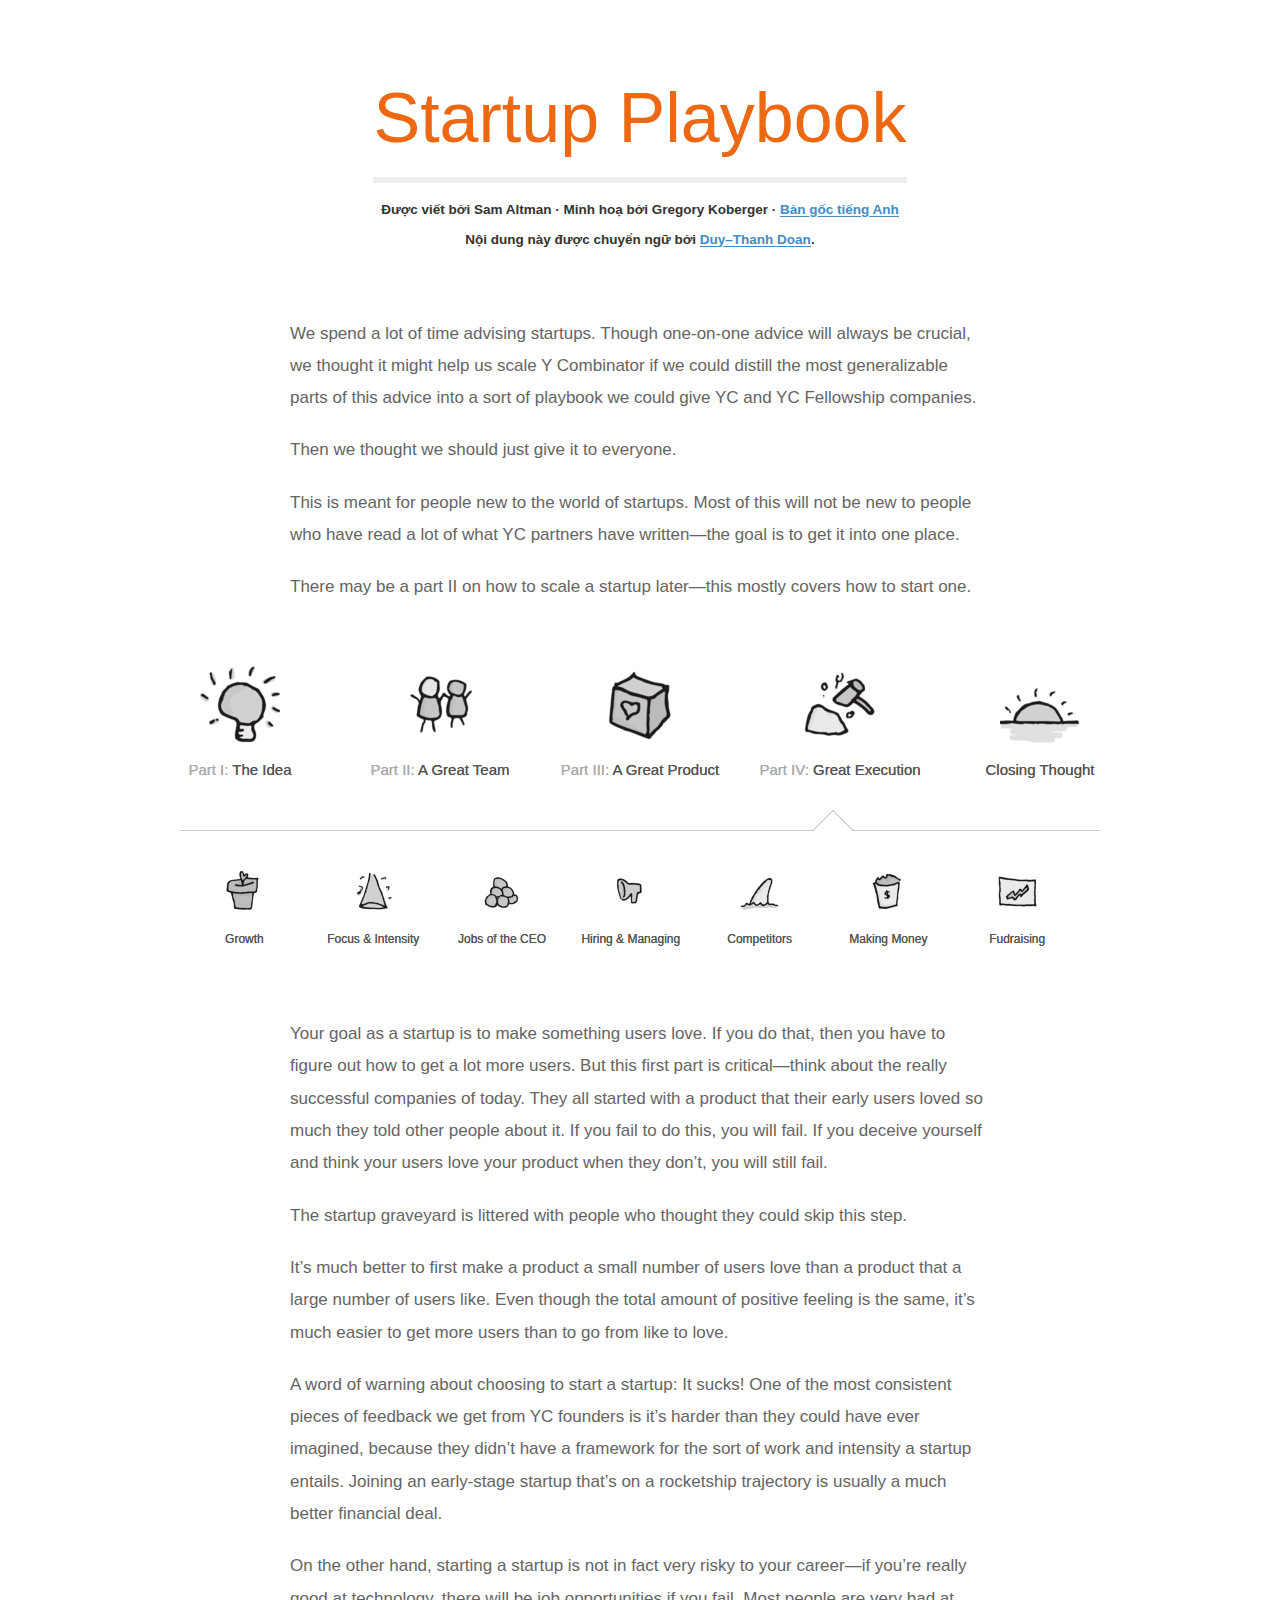
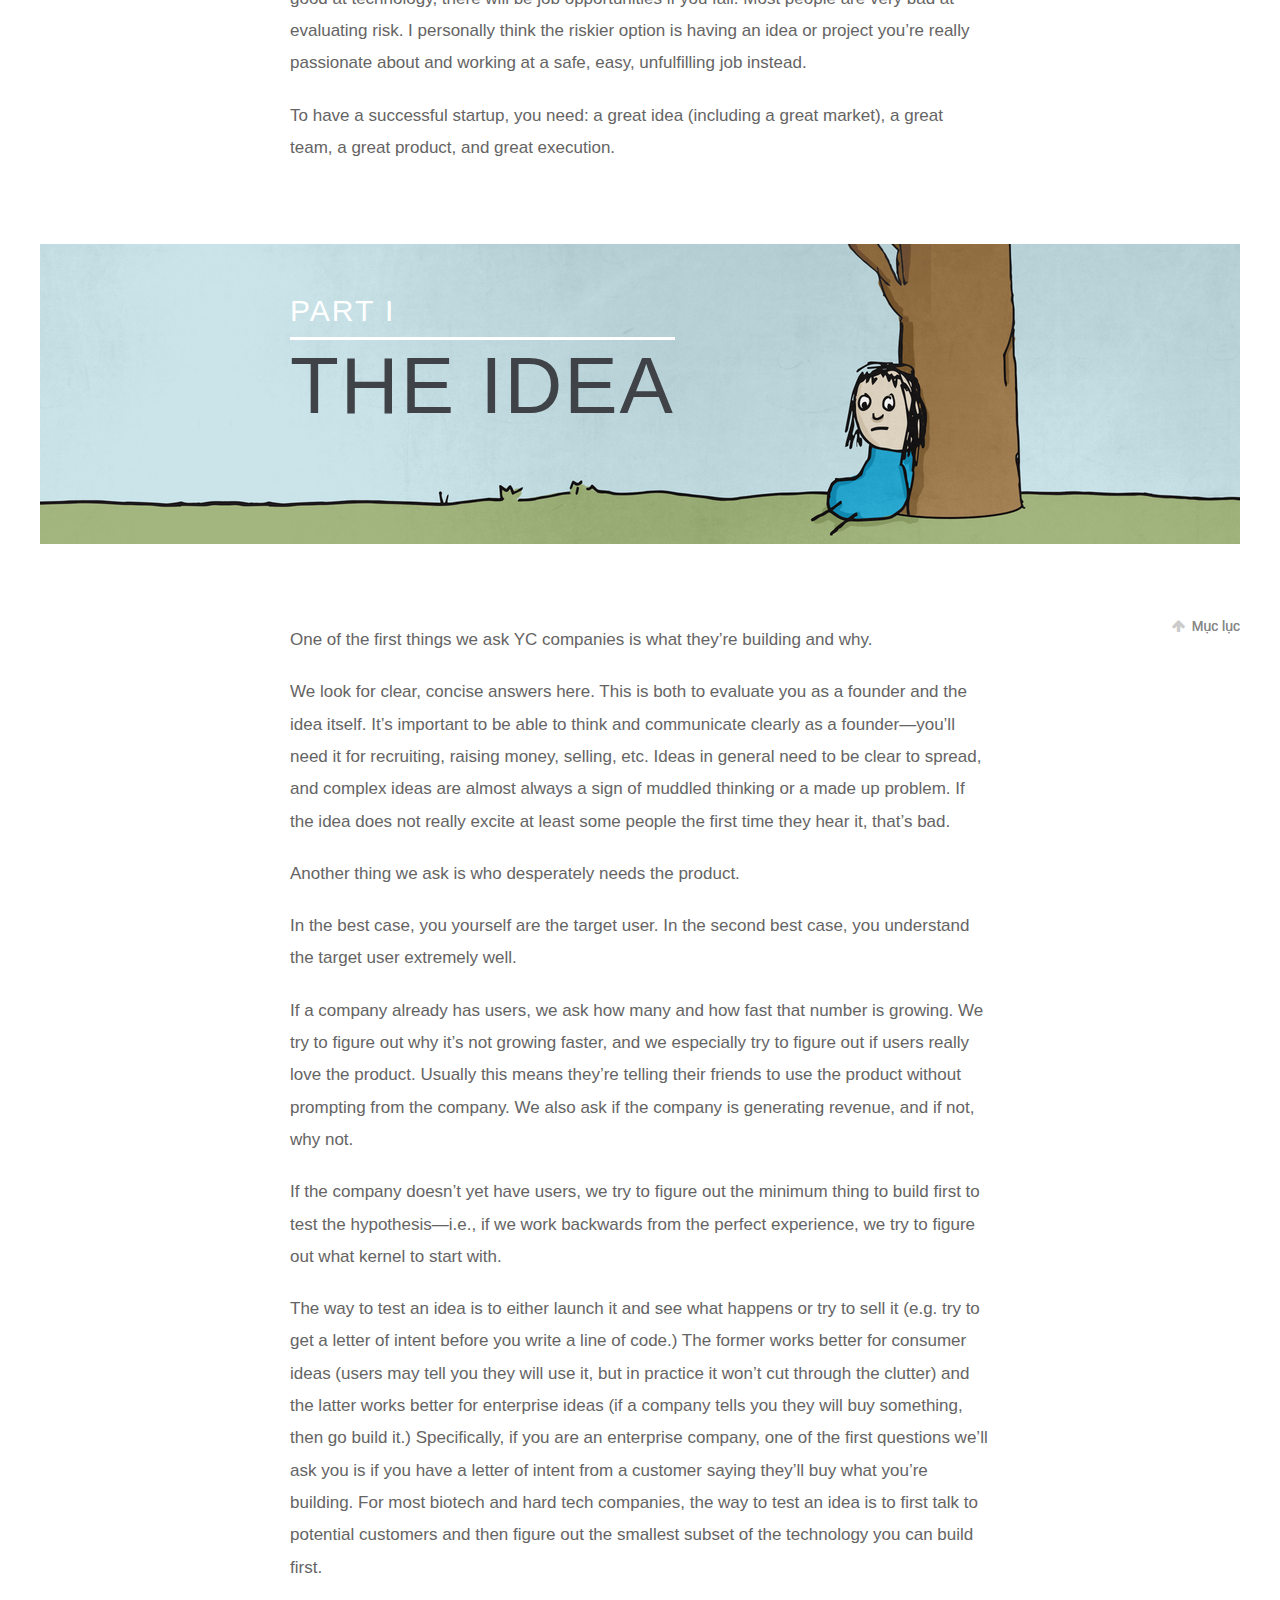
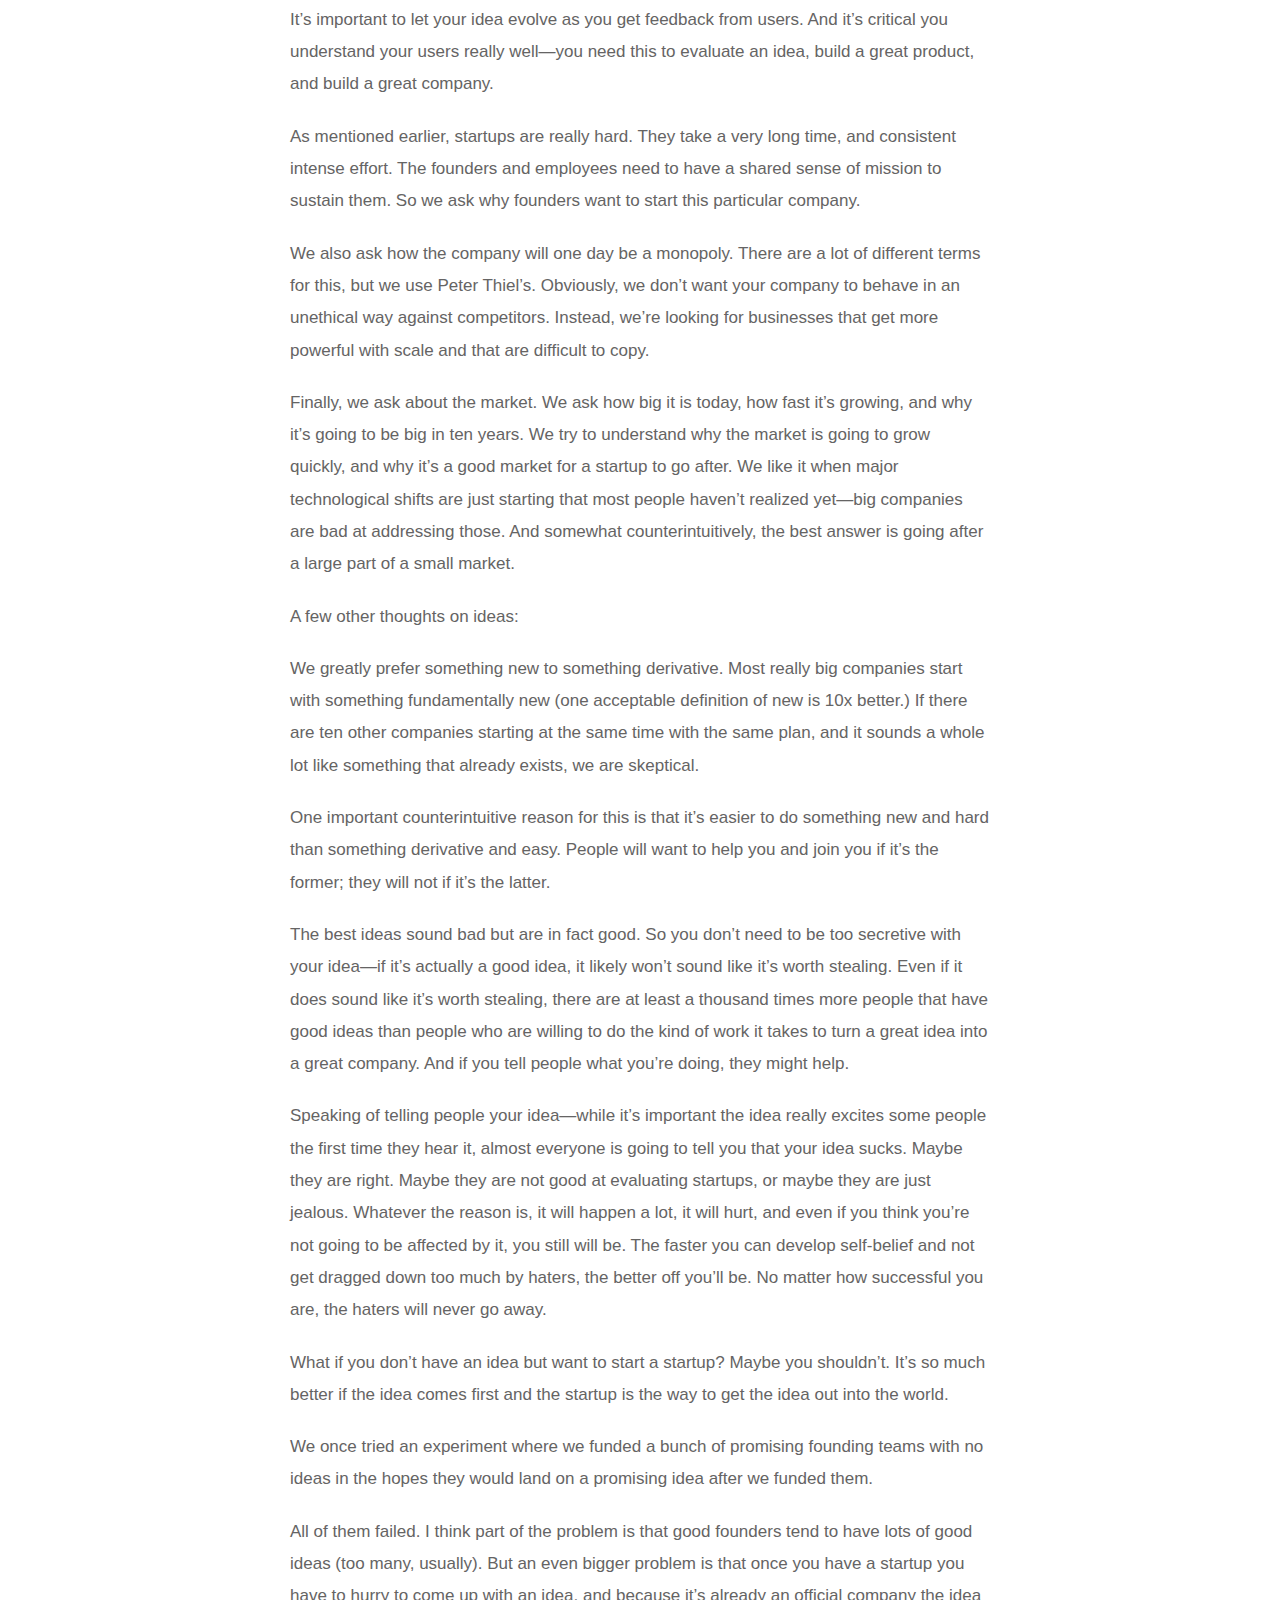
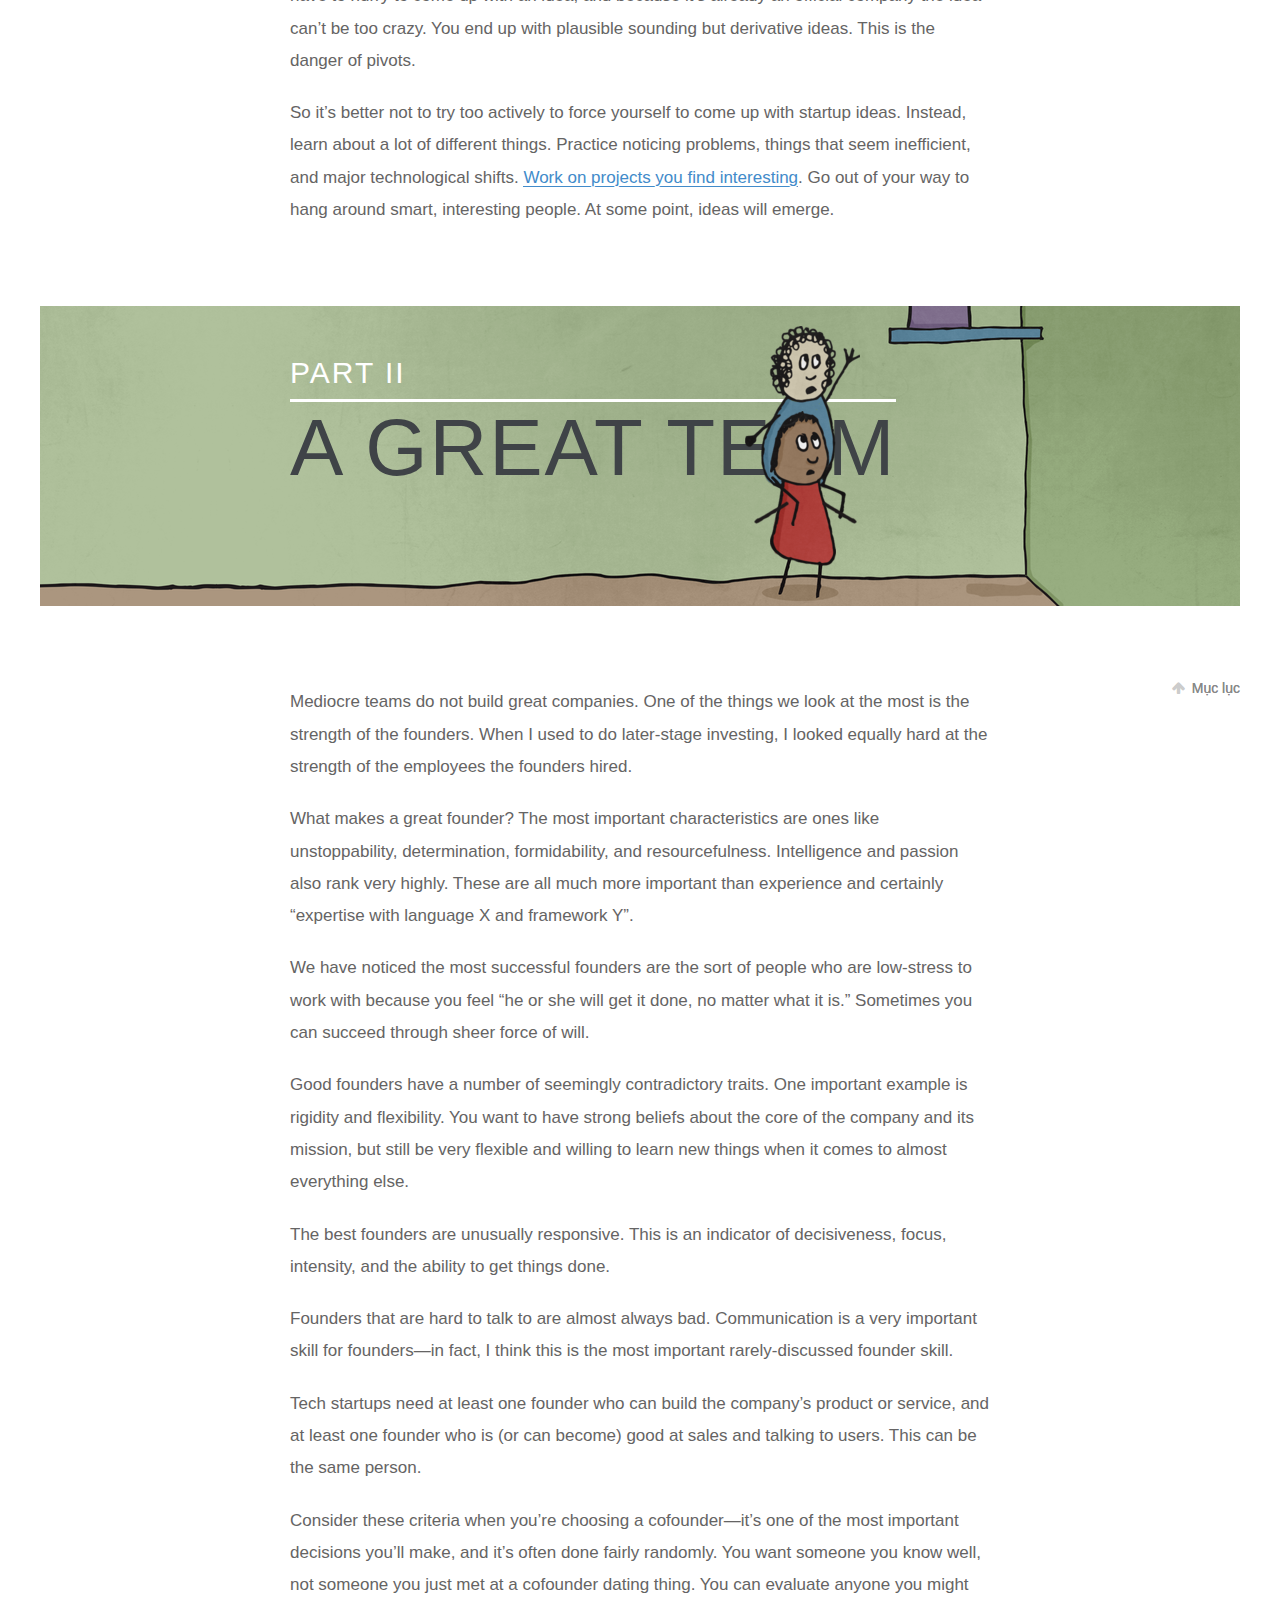
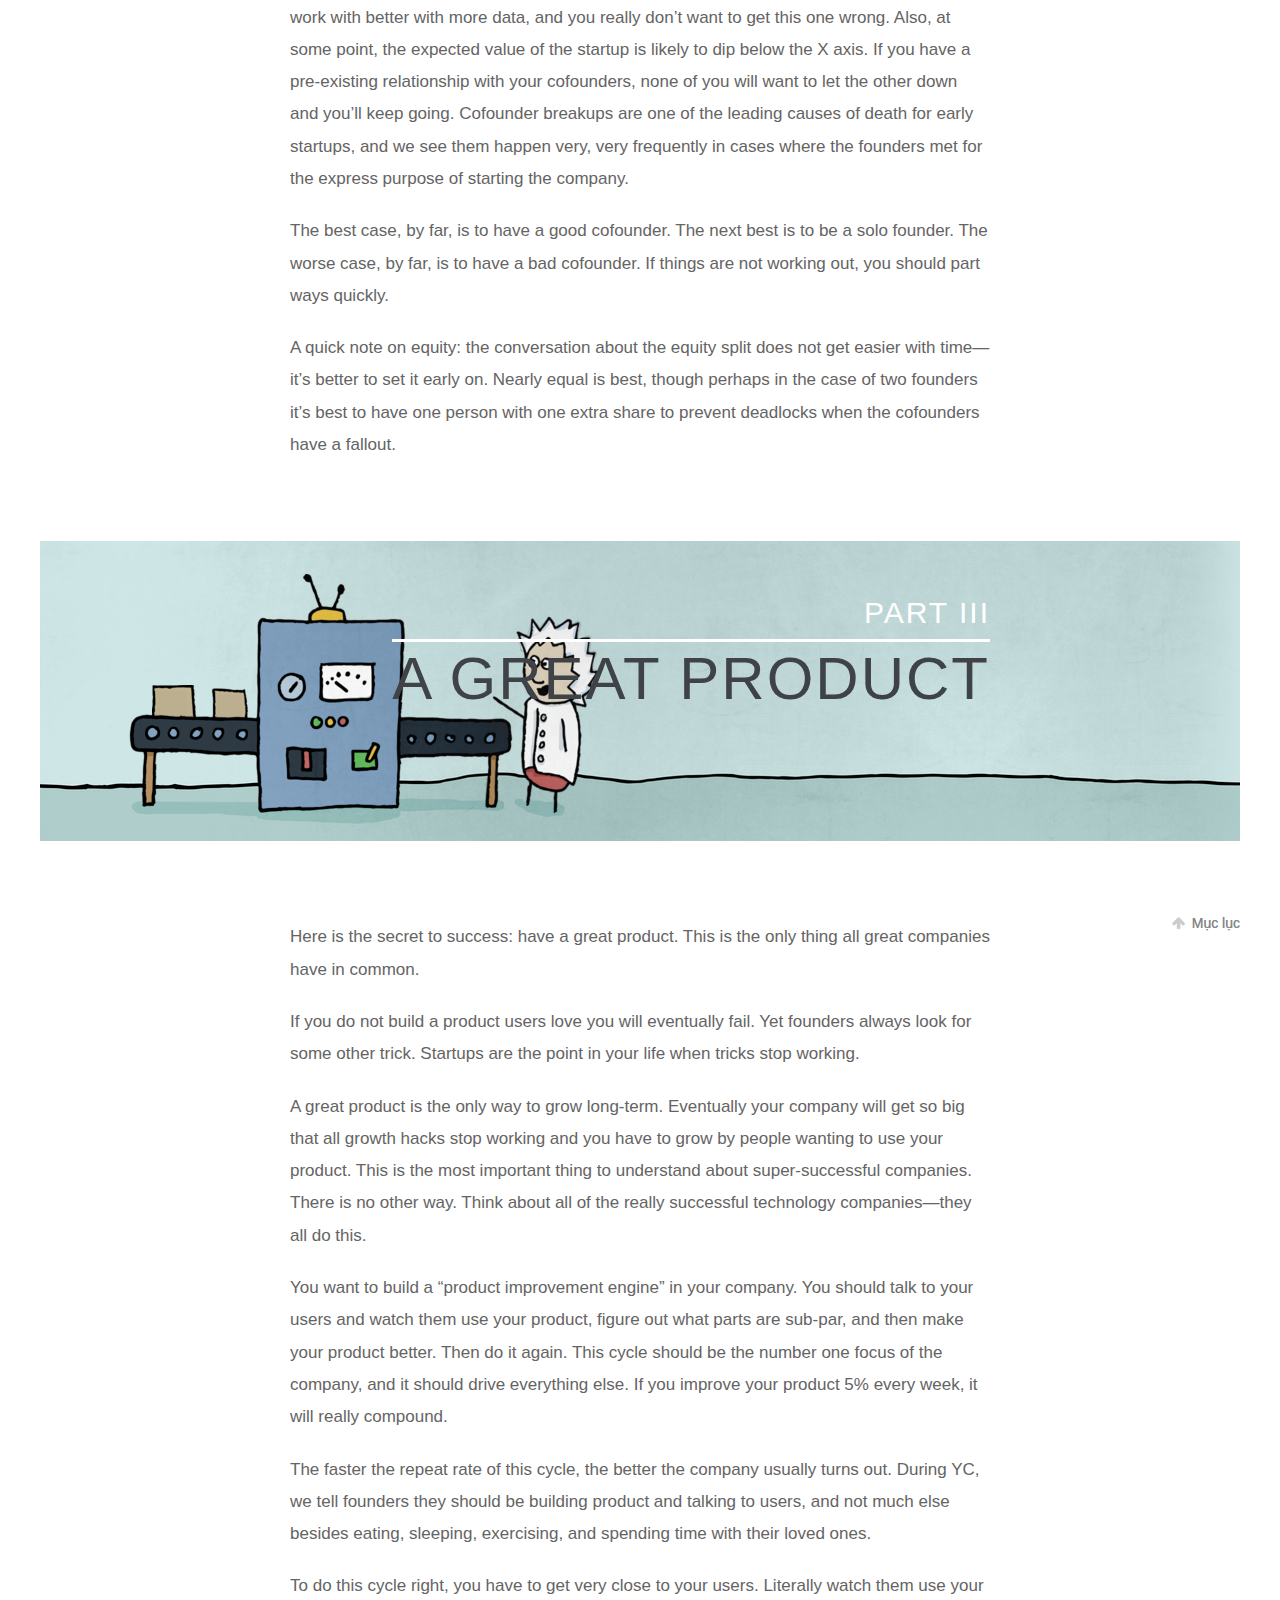
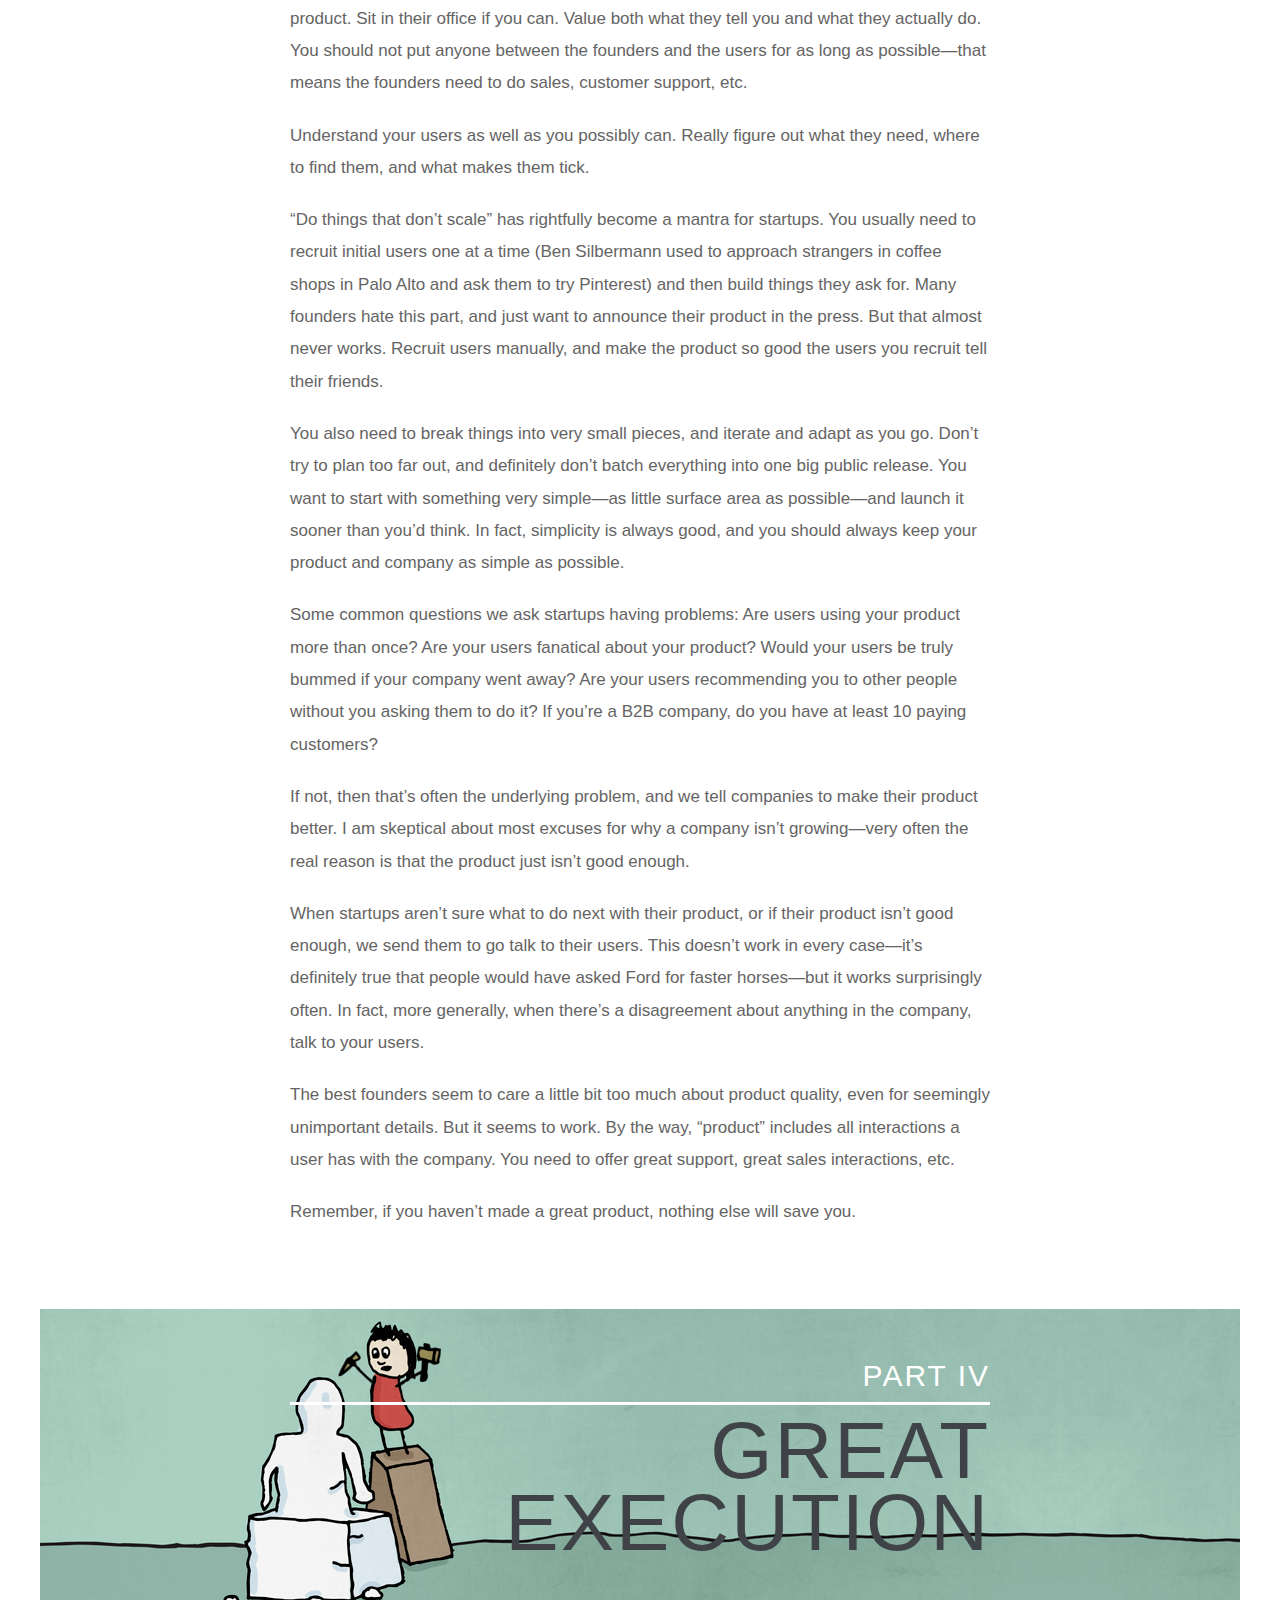
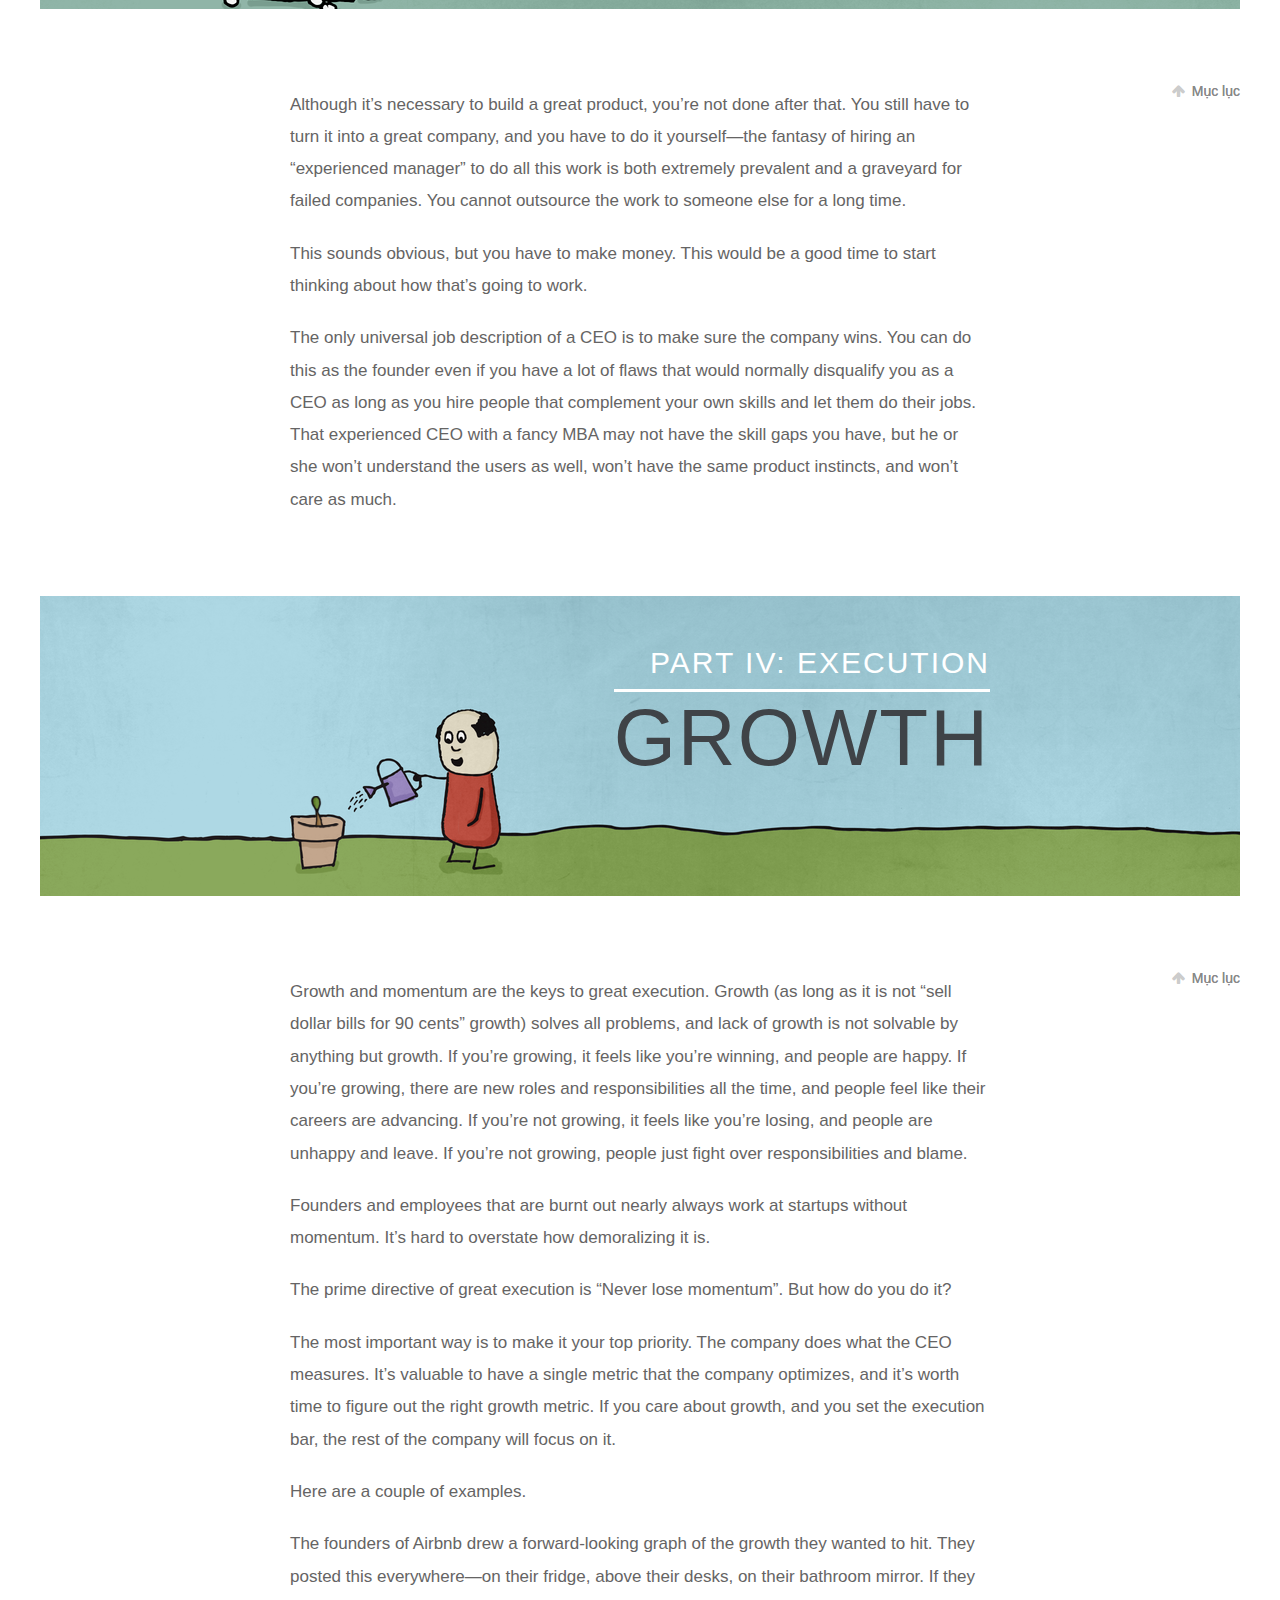
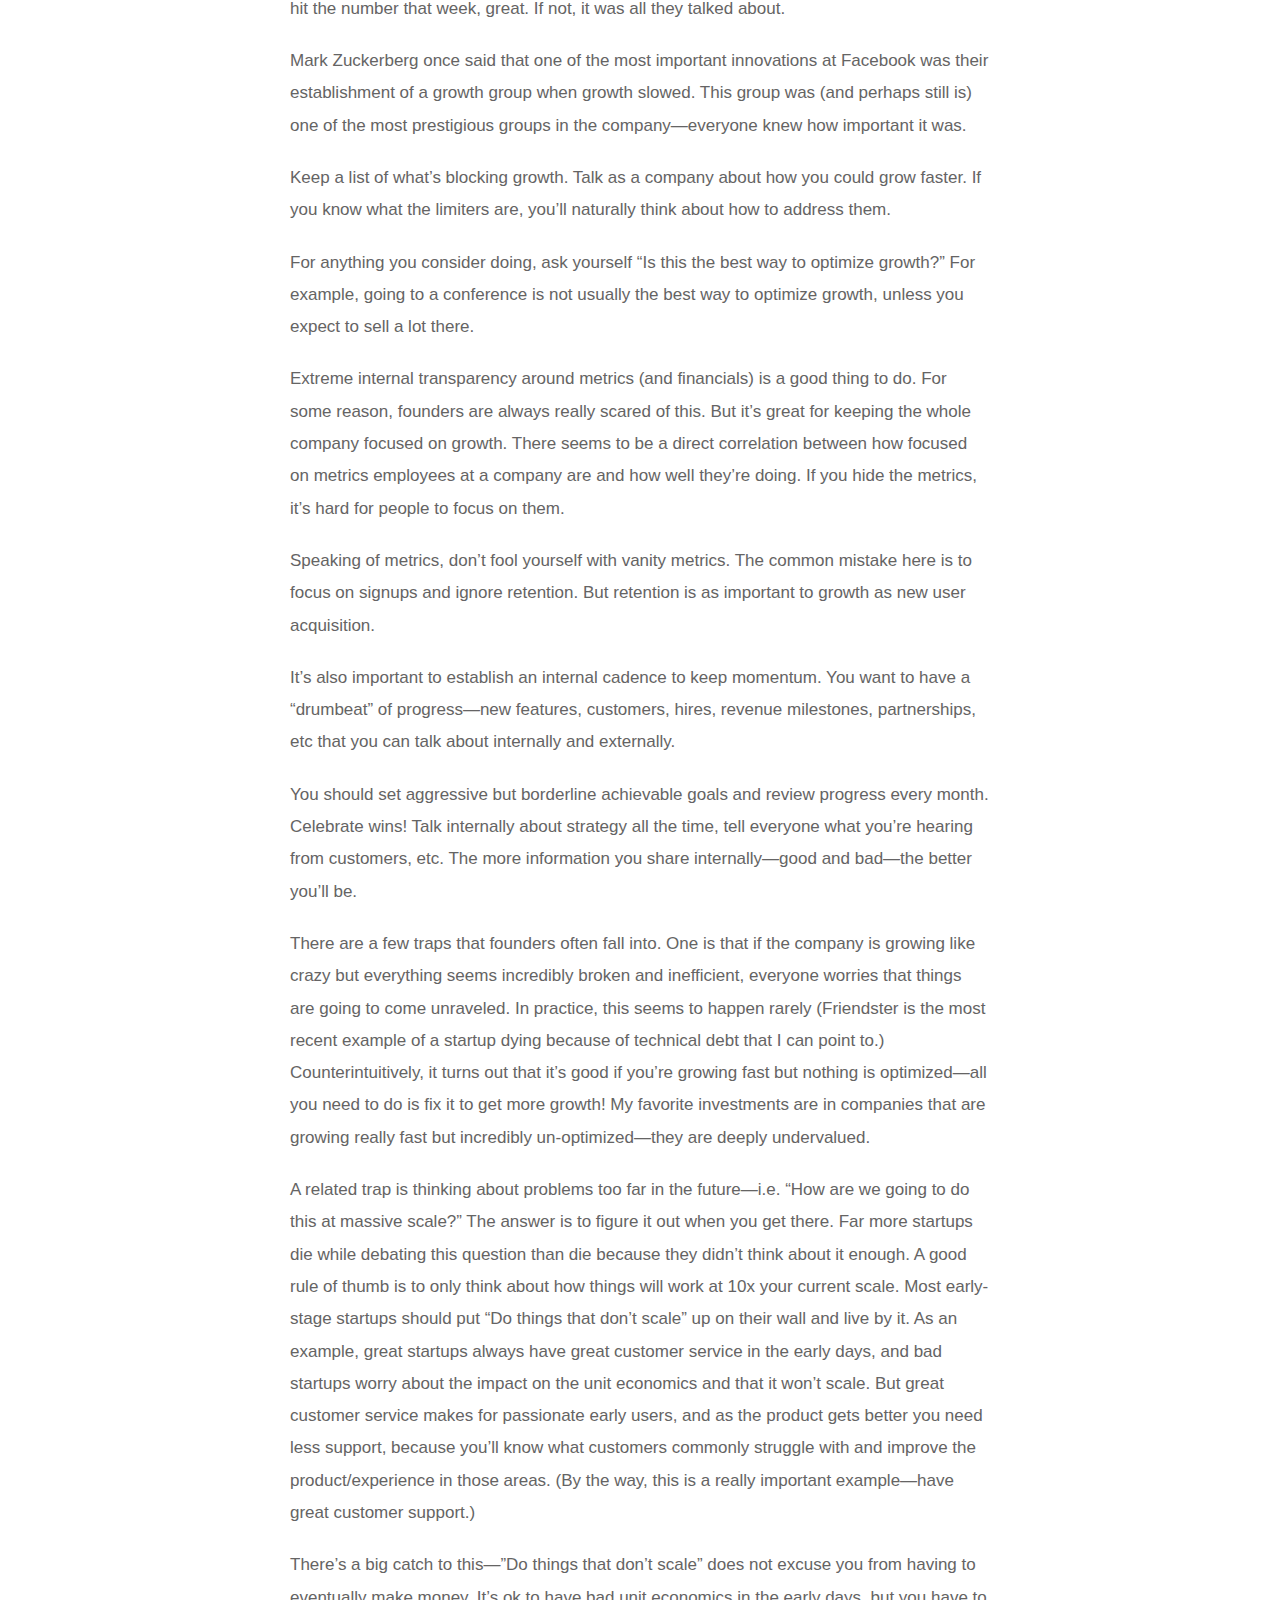
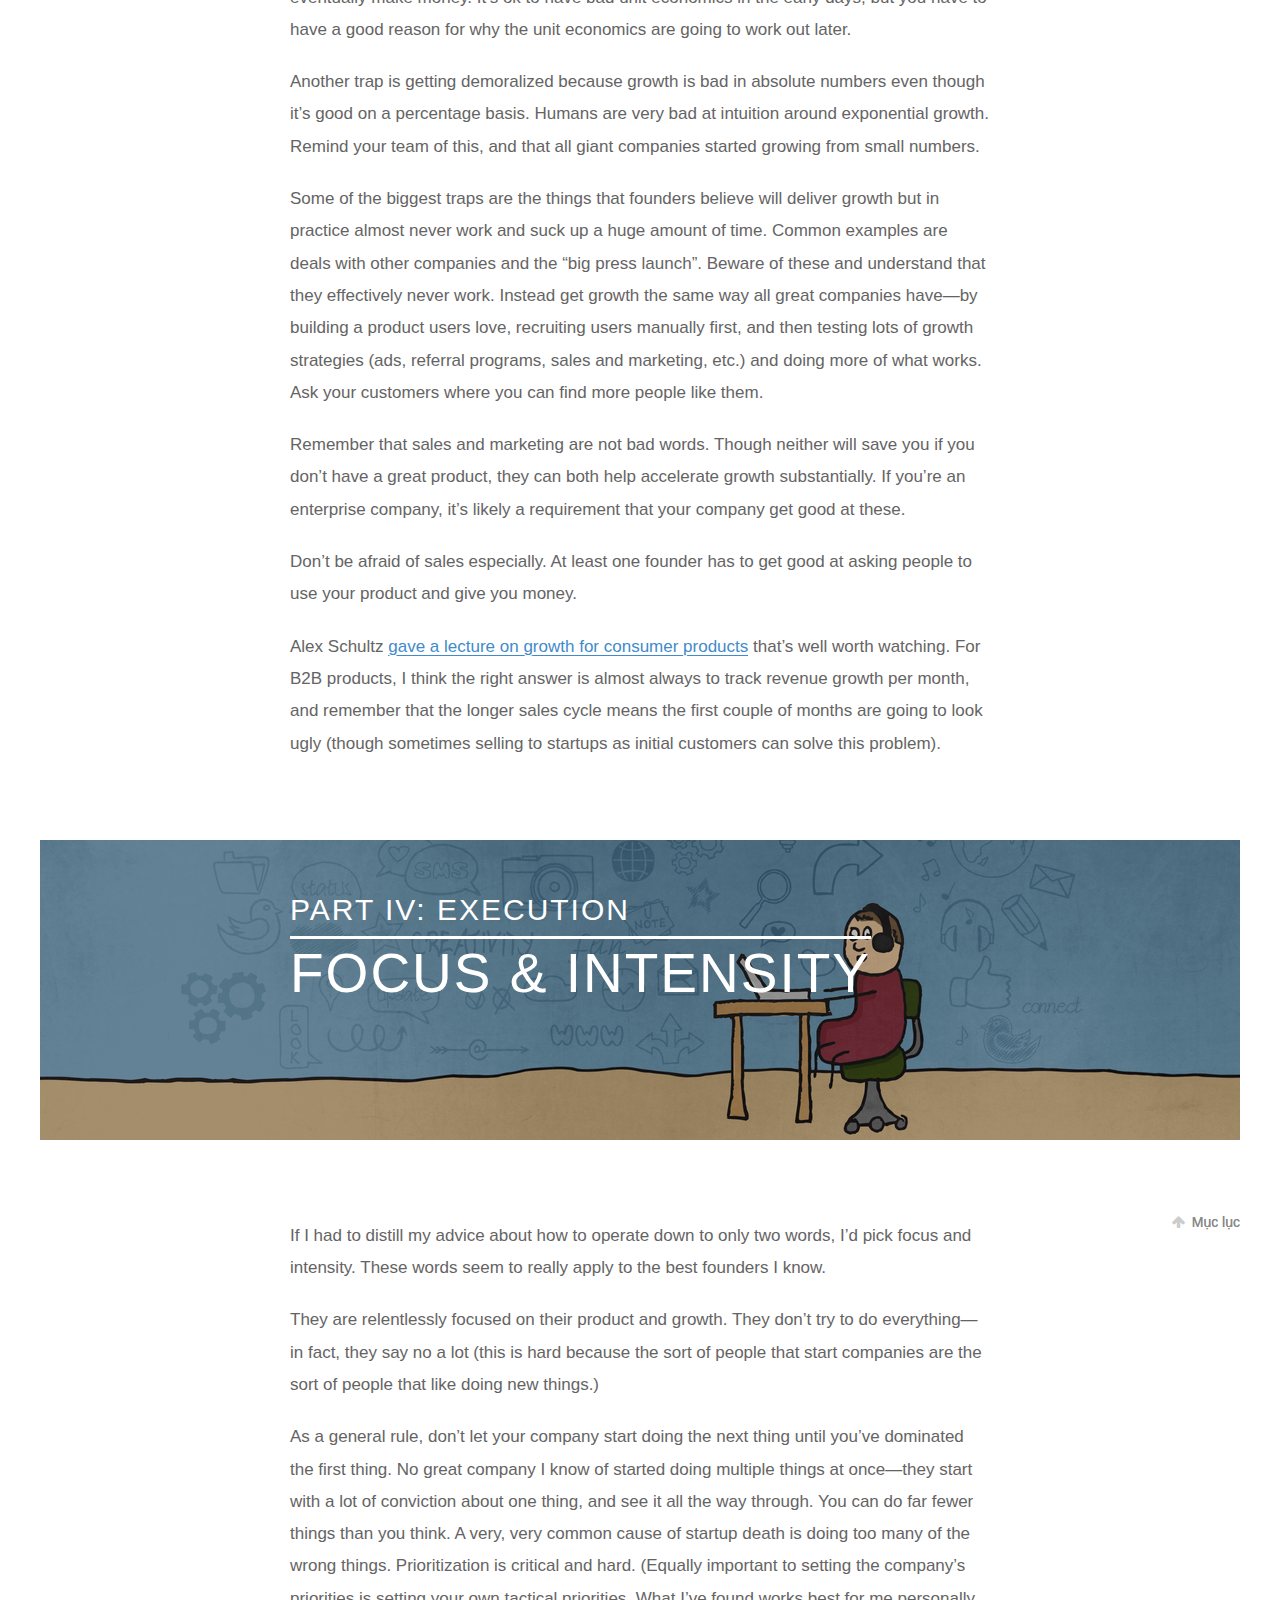
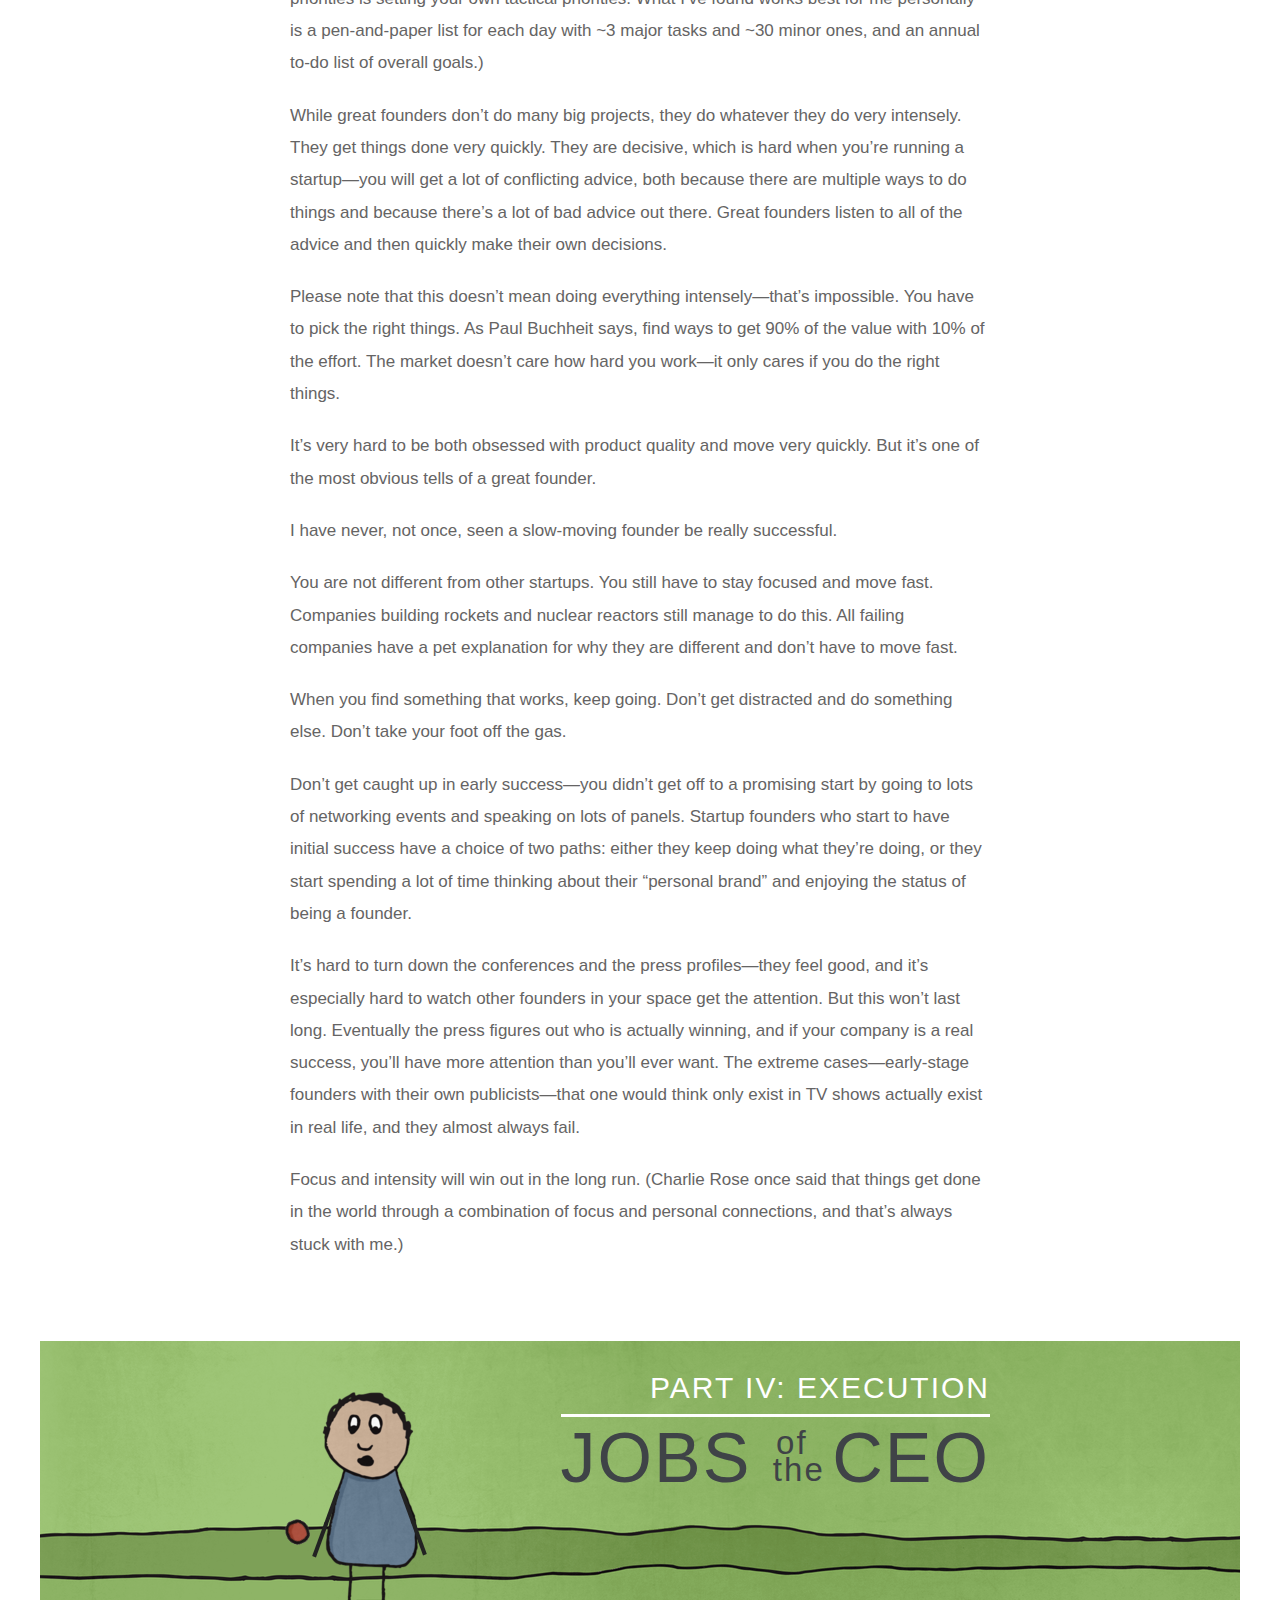
==== commit 6084f668: "Update index" ====
--- a/index.html
+++ b/index.html
@@ -1,5 +1,5 @@
 <!DOCTYPE html>
-<html lang="en">
+<html lang="vi">
 
 </html>
 
@@ -15,118 +15,99 @@
   <link rel="stylesheet" href="lib/bootstrap/dist/css/bootstrap.min.css">
   <link rel="stylesheet" href="lib/fontawesome/css/font-awesome.min.css">
   <link rel="stylesheet" href="css/all.min.css">
-  <link href="https://fonts.googleapis.com/css?family=Pathway+Gothic+One" rel="stylesheet" type="text/css">
+  <link href="https://fonts.googleapis.com/css2?family=Roboto+Condensed&display=swap" rel="stylesheet" type="text/css">
   <link rel="stylesheet" href="css/all.min.css">
   <link rel="icon" type="image/png" href="/favicon.ico">
-  <!--if lt IE 7script(src="http://html5shiv.googlecode.com/svn/trunk/html5.js")
--->
+  <!--if lt IE 7script(src="http://html5shiv.googlecode.com/svn/trunk/html5.js")-->
 </head>
 
 <body id="home">
-  <a href="https://github.com/Germinadora/startup-playbook-portuguese"><img style="position: absolute; top: 0; right: 0; border: 0;" src="https://camo.githubusercontent.com/652c5b9acfaddf3a9c326fa6bde407b87f7be0f4/68747470733a2f2f73332e616d617a6f6e6177732e636f6d2f6769746875622f726962626f6e732f666f726b6d655f72696768745f6f72616e67655f6666373630302e706e67" alt="Fork me on GitHub" data-canonical-src="https://s3.amazonaws.com/github/ribbons/forkme_right_orange_ff7600.png"></a>
-  <div class="container-content">
-    <div class="text-center">
-      <img src="img/work-in-progress-sign-300x232.gif"/>
-    </div>
+  <div class="container-content">
     <div class="text-center">
       <h1>Startup Playbook</h1>
       <h2>
-        Escrito por Sam Altman &middot; Ilustrado por Gregory Koberger &middot; <a href="https://platzi.com/startup-playbook/">Tradução ao espanhol</a>
+        Được viết bởi Sam Altman &middot; Minh hoạ bởi Gregory Koberger &middot; <a href="https://playbook.samaltman.com/">Bản gốc tiếng Anh</a>
         <br>
         <br>
-        Traduzido por <a href="http://twitter.com/juanbernabo">Juan Bernabó</a>, <a href="http://twitter.com/">Alguem mais?</a> para <a href="http://www.germinadora.com">Germinadora</a>.
+        Nội dung này được chuyển ngữ bởi <a href="https://duythanh.vn/">Duy–Thanh Doan</a>.
 
       </h2>
     </div>
 
-    <div class="text-center">
-      <a href="https://twitter.com/intent/tweet?source=webclient&amp;text=Startup+Playbook+do+Sam+Altman+(@sama)+em+português+na+@germinadorabr+https://playbook.germinadora.com" class="social-link social-twitter">
-        <div class="sm-icon"></div><span><i>Compartilhar em</i> <strong>Twitter</strong></span>
-      </a>
-      <a href="http://www.facebook.com/sharer/sharer.php?s=100&amp;p[url]=https://playbook.germinadora.com&amp;p[images][0]=http://playbook.samaltman.com/img/facebook.png&amp;p[title]=El%20Startup%20Playbook%20do%20Sam%20Altman%20em%20%português" class="social-link social-fb">
-        <div class="sm-icon"></div><span><i>Compartilhar em</i> <strong>Facebook</strong></span>
-      </a>
-    </div>
-    <br>
-    <br>
-
-    <p>Passamos muito tempo aconselhando startups. Mesmo que o aconselhamento um pra um será sempre crucial, acreditamos que pode nos ajudar a escalar Y Combinator se pudessemos destilar as partes mais generalizaveis dos conselhos em alguma forma de guia que pudessemos dar para as empresas de YC e YC Fellowship.</p>
-    <p>E depois pensamos que deveriamos simplesmente dar ele para todo mundo.</p>
-    <p>Ele esta pensado para pessoas novas no mundo das startups. Muito disto não será novo para aqueles que tem lido bastante o que os partners de YC tem escrito. O objetivo é juntar tudo num unico lugar.</p>
-    <p>É possivel que depois exista uma parte II sobre como escalar uma startup. Aqui focamos sobre como iniciar uma.</p>
+    <p>We spend a lot of time advising startups. Though one-on-one advice will always be crucial, we thought it might help us scale Y Combinator if we could distill the most generalizable parts of this advice into a sort of playbook we could give YC and YC Fellowship companies.</p>
+    <p>Then we thought we should just give it to everyone.</p>
+    <p>This is meant for people new to the world of startups. Most of this will not be new to people who have read a lot of what YC partners have written—the goal is to get it into one place.</p>
+    <p>There may be a part II on how to scale a startup later—this mostly covers how to start one.</p>
   </div>
   <div id="toc">
     <ul class="toc">
       <li>
         <a href="#idea" class="idea">
-          <div class="icon"></div><span>Parte I:</span> A Idéia</a>
+          <div class="icon"></div><span>Part I:</span> The Idea</a>
       </li>
       <li>
         <a href="#team" class="team">
-          <div class="icon"></div><span>Parte II:</span> Time Excelente</a>
+          <div class="icon"></div><span>Part II:</span> A Great Team</a>
       </li>
       <li>
         <a href="#product" class="product">
-          <div class="icon"></div><span>Parte III:</span> Produto Excelente</a>
+          <div class="icon"></div><span>Part III:</span> A Great Product</a>
       </li>
       <li>
         <a href="#execution" class="execution">
-          <div class="icon"></div><span>Parte IV:</span> Execução Excelente</a>
+          <div class="icon"></div><span>Part IV:</span> Great Execution</a>
       </li>
       <li>
         <a href="#closing" class="closing">
-          <div class="icon"></div>Pensamentos Finais</a>
+          <div class="icon"></div>Closing Thought</a>
       </li>
     </ul>
     <div class="toc-arrow">
       <ul class="toc sub">
         <li>
           <a href="#growth" class="growth">
-            <div class="icon"></div>Crescimento</a>
+            <div class="icon"></div>Growth</a>
         </li>
         <li>
           <a href="#focus" class="focus">
-            <div class="icon"></div>Foco &amp; Intensidade</a>
+            <div class="icon"></div>Focus &amp; Intensity</a>
         </li>
         <li>
           <a href="#ceo" class="ceo">
-            <div class="icon"></div>Tarefas do CEO</a>
+            <div class="icon"></div>Jobs of the CEO</a>
         </li>
         <li>
           <a href="#hiring" class="hiring">
-            <div class="icon"></div>Contratando &amp; Gerenciando</a>
+            <div class="icon"></div>Hiring &amp; Managing</a>
         </li>
         <li>
           <a href="#competition" class="competition">
-            <div class="icon"></div>Competidores</a>
+            <div class="icon"></div>Competitors</a>
         </li>
         <li>
           <a href="#money" class="money">
-            <div class="icon"></div>Ganhando Dinheiro</a>
+            <div class="icon"></div>Making Money</a>
         </li>
         <li>
           <a href="#fundraising" class="fundraising">
-            <div class="icon"></div>Levantando Investimento</a>
+            <div class="icon"></div>Fudraising</a>
         </li>
       </ul>
     </div>
   </div>
   <div class="container-content">
-    <p>Tua meta como uma startup é fazer algo que os usuarios realmente amem. Se você fez isso, então tem que encontrar uma forma para conseguir muitos usuarios mais. Mas esta parte é critica, pensa nas empresas que realmente tem tido sucesso hoje. Todas começaram com um produto
-      que seus usuarios iniciais amaram tanto que falaram para outras pessoas sobre ele. Se você falhar em fazer isto, você vai fracassar. Se você se engana a se mesmo e pensa que os teus usuarios amam o teu produto quando na verdade não, mesmo assim você vai fracassar.</p>
-    <p>O cementorio das startups esta repleto de pessoas que pensaram que poderiam pular este passo.</p>
-    <p>É muito melhor primeiro fazer um produto que um pequeno grupo de usuarios ame, que um produto que um grande número de usuarios goste. Mesmo que a quantidade total de sentimentos positivos seja o mesmo, é muito mais facil conseguir mais usuarios do que ir de gostarem para amarem.</p>
-    <p>Uma palavra de advertência sobre escolher começar uma startup: É um saco! Um dos feedbacks mais consistentes que recebemos dos founders de YC é que é mais duro do que eles poderiam alguma vez ter imaginado, porque eles não tinham um framework para o tipo de trabalho e intensidade
-      que uma startup requere. Se juntar a uma startup em estagio inicial que esta numa trajetoria de foguete é financeiramente muito mais conveniente.</p>
-    <p>Por outro lado, começar uma startup não é muito riscoso para a tua carreira. Se você for realmente bom em tecnologia, existirão oportunidades de trabalho se você fracassar. A maioria das pessoas são pessimas avaliando risco. Eu pessoalmente acredito que a opção mais arriscada é
-      ter uma ideia ou projeto que você é realmente apaixonado e ao invês trabalhar num lugar seguro, facil, e que não te satisfaça.</p>
-    <p>Para ter uma startup de sucesso, você precisa: uma excelente ideia (incluindo um excelente mercado), um excelente time, um excelente produto, e uma execução excelente.</p>
+    <p>Your goal as a startup is to make something users love. If you do that, then you have to figure out how to get a lot more users. But this first part is critical—think about the really successful companies of today. They all started with a product that their early users loved so much they told other people about it. If you fail to do this, you will fail. If you deceive yourself and think your users love your product when they don’t, you will still fail.</p>
+    <p>The startup graveyard is littered with people who thought they could skip this step.</p>
+    <p>It’s much better to first make a product a small number of users love than a product that a large number of users like. Even though the total amount of positive feeling is the same, it’s much easier to get more users than to go from like to love.</p>
+    <p>A word of warning about choosing to start a startup: It sucks! One of the most consistent pieces of feedback we get from YC founders is it’s harder than they could have ever imagined, because they didn’t have a framework for the sort of work and intensity a startup entails. Joining an early-stage startup that’s on a rocketship trajectory is usually a much better financial deal.</p>
+    <p>On the other hand, starting a startup is not in fact very risky to your career—if you’re really good at technology, there will be job opportunities if you fail. Most people are very bad at evaluating risk. I personally think the riskier option is having an idea or project you’re really passionate about and working at a safe, easy, unfulfilling job instead.</p>
+    <p>To have a successful startup, you need: a great idea (including a great market), a great team, a great product, and great execution.</p>
   </div>
   <div id="idea" class="anchor"></div>
   <div class="mobile-wrapper">
     <div class="bg-idea bg">
       <div class="bg-inside">
-        <h3><span>Parte I</span><strong>A Idéia</strong></h3>
+        <h3><span>Part I</span><strong>The Idea</strong></h3>
         <div class="mouth"></div>
         <div class="apple-shadow"></div>
         <div class="apple">
@@ -137,27 +118,20 @@
   </div>
   <div class="top">
     <a href="#toc">
-      <div class="fa fa-arrow-up"></div>Table of Contents</a>
-  </div>
-  <div class="container-content">
-    <p>Uma das primeiras coisas quye pergutamos para as empresas da YC é o que eles estão construindo e porque.</p>
-    <p>Procuramos por respostas concisas e claras. Isto serve para avaliar você como founder e a ideia em se mesma. Como um fouder é importante ser capaz de pensar e se comunicar de forma clara. Você vai precisar disso para recrutar, levantar dinheiro, vender, etc. Ideias no geral
-      precisam ser claras para espalhar, e ideias complexas são quase sempre um sinal de pensamento confuso ou um problema inventado. Se a ideia não excita realmente pelo menos algumas pessoas no primeiro momento que a escutam, isso não é bom.</p>
-    <p>Outra coisa que perguntamos é quem precisa o produto desesperadamente.</p>
-    <p>No melhor dos casos, você mesmo é o publico alvo. No sengo melhor cenario, você entende o publico alvo extremamente bem. </p>
-    <p>Se a empresa já tem usuarios, perguntamos quantos e quão rapido esse número esta crescendo. Tentamos entender porque não esta crescendo rapido, e especialiamente tentamos descobrir se os usuarios realmente amam o produto. Usualmente isto significa que eles estão recomendando para os seus amigos
-      que usem o produto espontaneamente, sem precisar nenhum incentivo da empresa. Tambem perguntamos se a compania esta gerando receita, e se não, porque não. </p>
-    <p>Se a empresa ainda não tem usuarios, tentamos entender qual é o produto minimo para construir primeiro para testar a hipotese. Por exemplo, se trabalhamos de traz para frente a partir da experiencia perfeita, tentamos descobrir o que é coração de onde começar.</p>
-    <p>O caminho para testar uma ideia é ou lanzar ela e ver o que acontece ou tentar vender ela (Por exemplo tentar conseguir obter uma carta de intenção antes de escrever uma linha de codigo.) O primeiro funciona melhor para ideias para cosumidores (usuarios podem te dizer que vão usar o produto, mas na pratica
-      não vão conseguir dar atenção) e o ultimo funciona melhor para ideias para empresas (se uma empresa te diz que ela vai comprar algo, então vai la e construi o produto.) Especificamente, se você é uma empresa focada no corporativo, uma das primeiras perguntas que iremos perguntar é se você
-      tem uma carta de intenção de um cliente dizendo que eles comprariam o que você esta construindo. Para a maioria das empresas de bio-tecnologia e tecnologia pesada, a forma de testar a ideia é primeiro falar com potenciais clientes e depois descobrir qual o menor subset de tecnologia
-      que você deve construir primeiro.</p>
-    <p>É importante permitir que a tua ideia evolua conforme você vai tendo feedback dos usuarios. É critico que você entenda os teus usuarios realmente bem.  Você precisa disto para avaliar uma ideia, construir um excelente produto, e construir uma excelente empresa.</p>
-    <p>Como mencionado mais cedo, startups são realmente dificeis. Elas tomam um tempo muito longo, e um esforço consistentemente intenso. Os fundadores e empregados precisam compartilhar o senso de missão para sustentar eles. Por isso perguntamos porque os fundadores querem iniciar esta empresa em particular.</p>
-    <p>Tambem perguntamos como a empresa um dia ira ser um monopolio. Existem varios termos diferentes para isto, mais nos usamos o de Peter Thiel. Obviamente, nos não queremos que a tua empresa se comporte de uma forma anti-etica com os seus competidores. Pelo contrario, nos estamos procurando por negócios
-      que ficam mais poderosos com a escala e que são dificeis de copiar.</p>
-    <p>Finalmente, perguntamos sobre o mercado. Perguntamos quão grande ele é hoje, quão rapido esta crescendo, e porque ele vai ser grande em dez anos. Tentamos entender porque o mercado irá crescer rápidamente, e porque é um bom mercado para uma correr atras.
-      Nos gostamos quando grandes mudanças tecnologicas estão só começando que a maioria das pessoas não tem percebido ainda. Grandes empresas são ruins endereçando essas situações. E de uma forma contra-intuitiva, a melhor resposta é ir atras de uma grande parte de mercado pequeno.</p>
+      <div class="fa fa-arrow-up"></div>Mục lục</a>
+  </div>
+  <div class="container-content">
+    <p>One of the first things we ask YC companies is what they’re building and why.</p>
+    <p>We look for clear, concise answers here. This is both to evaluate you as a founder and the idea itself. It’s important to be able to think and communicate clearly as a founder—you’ll need it for recruiting, raising money, selling, etc. Ideas in general need to be clear to spread, and complex ideas are almost always a sign of muddled thinking or a made up problem. If the idea does not really excite at least some people the first time they hear it, that’s bad.</p>
+    <p>Another thing we ask is who desperately needs the product.</p>
+    <p>In the best case, you yourself are the target user. In the second best case, you understand the target user extremely well. </p>
+    <p>If a company already has users, we ask how many and how fast that number is growing. We try to figure out why it’s not growing faster, and we especially try to figure out if users really love the product. Usually this means they’re telling their friends to use the product without prompting from the company. We also ask if the company is generating revenue, and if not, why not. </p>
+    <p>If the company doesn’t yet have users, we try to figure out the minimum thing to build first to test the hypothesis—i.e., if we work backwards from the perfect experience, we try to figure out what kernel to start with.</p>
+    <p>The way to test an idea is to either launch it and see what happens or try to sell it (e.g. try to get a letter of intent before you write a line of code.) The former works better for consumer ideas (users may tell you they will use it, but in practice it won’t cut through the clutter) and the latter works better for enterprise ideas (if a company tells you they will buy something, then go build it.) Specifically, if you are an enterprise company, one of the first questions we’ll ask you is if you have a letter of intent from a customer saying they’ll buy what you’re building. For most biotech and hard tech companies, the way to test an idea is to first talk to potential customers and then figure out the smallest subset of the technology you can build first.</p>
+    <p>It’s important to let your idea evolve as you get feedback from users. And it’s critical you understand your users really well—you need this to evaluate an idea, build a great product, and build a great company.</p>
+    <p>As mentioned earlier, startups are really hard. They take a very long time, and consistent intense effort. The founders and employees need to have a shared sense of mission to sustain them. So we ask why founders want to start this particular company.</p>
+    <p>We also ask how the company will one day be a monopoly. There are a lot of different terms for this, but we use Peter Thiel’s. Obviously, we don’t want your company to behave in an unethical way against competitors. Instead, we’re looking for businesses that get more powerful with scale and that are difficult to copy.</p>
+    <p>Finally, we ask about the market. We ask how big it is today, how fast it’s growing, and why it’s going to be big in ten years. We try to understand why the market is going to grow quickly, and why it’s a good market for a startup to go after. We like it when major technological shifts are just starting that most people haven’t realized yet—big companies are bad at addressing those. And somewhat counterintuitively, the best answer is going after a large part of a small market.</p>
     <p>A few other thoughts on ideas:</p>
     <p>We greatly prefer something new to something derivative. Most really big companies start with something fundamentally new (one acceptable definition of new is 10x better.) If there are ten other companies starting at the same time with the same plan,
       and it sounds a whole lot like something that already exists, we are skeptical.</p>
@@ -184,12 +158,12 @@
         </div>
         <div class="top"></div>
         <div class="top-leg"></div>
-        <h3><span>Parte II</span><strong>Time Excelente</strong></h3></div>
-    </div>
-  </div>
-  <div class="top">
-    <a href="#toc">
-      <div class="fa fa-arrow-up"></div>Table of Contents</a>
+        <h3><span>Part II</span><strong>A Great Team</strong></h3></div>
+    </div>
+  </div>
+  <div class="top">
+    <a href="#toc">
+      <div class="fa fa-arrow-up"></div>Mục lục</a>
   </div>
   <div class="container-content">
     <p>Mediocre teams do not build great companies. One of the things we look at the most is the strength of the founders. When I used to do later-stage investing, I looked equally hard at the strength of the employees the founders hired.</p>
@@ -218,12 +192,12 @@
           <div class="blocker2"></div>
         </div>
         <div class="machine"></div>
-        <h3 class="right"><span>Parte III</span><strong>Produto Excelente</strong></h3></div>
-    </div>
-  </div>
-  <div class="top">
-    <a href="#toc">
-      <div class="fa fa-arrow-up"></div>Table of Contents</a>
+        <h3 class="right"><span>Part III</span><strong>A Great Product</strong></h3></div>
+    </div>
+  </div>
+  <div class="top">
+    <a href="#toc">
+      <div class="fa fa-arrow-up"></div>Mục lục</a>
   </div>
   <div class="container-content">
     <p>Here is the secret to success: have a great product. This is the only thing all great companies have in common.</p>
@@ -261,12 +235,12 @@
         <div class="dot"></div>
         <div class="dot2"></div>
         <div class="dot3"></div>
-        <h3 class="right"><span>Parte IV</span><strong> Execução Excelente</strong></h3></div>
-    </div>
-  </div>
-  <div class="top">
-    <a href="#toc">
-      <div class="fa fa-arrow-up"></div>Table of Contents</a>
+        <h3 class="right"><span>Part IV</span><strong> Great Execution</strong></h3></div>
+    </div>
+  </div>
+  <div class="top">
+    <a href="#toc">
+      <div class="fa fa-arrow-up"></div>Mục lục</a>
   </div>
   <div class="container-content">
     <p>Although it’s necessary to build a great product, you’re not done after that. You still have to turn it into a great company, and you have to do it yourself—the fantasy of hiring an “experienced manager” to do all this work is both extremely prevalent
@@ -291,17 +265,15 @@
           </div>
           <div class="pot"></div>
         </div>
-        <h3 class="right"><span>Parte IV: Execution</span><strong>Crescimento</strong></h3></div>
-    </div>
-  </div>
-  <div class="top">
-    <a href="#toc">
-      <div class="fa fa-arrow-up"></div>Table of Contents</a>
-  </div>
-  <div class="container-content">
-    <p>Crescimento and momentum are the keys to great execution. Crescimento (as long as it is not “sell dollar bills for 90 cents” growth) solves all problems, and lack of growth is not solvable by anything but growth. If you’re growing, it feels like you’re winning,
-      and people are happy. If you’re growing, there are new roles and responsibilities all the time, and people feel like their careers are advancing. If you’re not growing, it feels like you’re losing, and people are unhappy and leave. If you’re not
-      growing, people just fight over responsibilities and blame.</p>
+        <h3 class="right"><span>Part IV: Execution</span><strong>Growth</strong></h3></div>
+    </div>
+  </div>
+  <div class="top">
+    <a href="#toc">
+      <div class="fa fa-arrow-up"></div>Mục lục</a>
+  </div>
+  <div class="container-content">
+    <p>Growth and momentum are the keys to great execution. Growth (as long as it is not “sell dollar bills for 90 cents” growth) solves all problems, and lack of growth is not solvable by anything but growth. If you’re growing, it feels like you’re winning, and people are happy. If you’re growing, there are new roles and responsibilities all the time, and people feel like their careers are advancing. If you’re not growing, it feels like you’re losing, and people are unhappy and leave. If you’re not growing, people just fight over responsibilities and blame.</p>
     <p>Founders and employees that are burnt out nearly always work at startups without momentum. It’s hard to overstate how demoralizing it is.</p>
     <p>The prime directive of great execution is “Never lose momentum”. But how do you do it?</p>
     <p>The most important way is to make it your top priority. The company does what the CEO measures. It’s valuable to have a single metric that the company optimizes, and it’s worth time to figure out the right growth metric. If you care about growth,
@@ -344,12 +316,12 @@
     <div class="bg-focus bg">
       <div class="bg-inside">
         <div class="light"></div>
-        <h3><span>Parte IV: Execution</span><strong>Foco &amp; Intensidade</strong></h3></div>
-    </div>
-  </div>
-  <div class="top">
-    <a href="#toc">
-      <div class="fa fa-arrow-up"></div>Table of Contents</a>
+        <h3><span>Part IV: Execution</span><strong>Focus &amp; Intensity</strong></h3></div>
+    </div>
+  </div>
+  <div class="top">
+    <a href="#toc">
+      <div class="fa fa-arrow-up"></div>Mục lục</a>
   </div>
   <div class="container-content">
     <p>If I had to distill my advice about how to operate down to only two words, I’d pick focus and intensity. These words seem to really apply to the best founders I know.</p>
@@ -394,12 +366,12 @@
             <div class="arm-bottom"></div>
           </div>
         </div>
-        <h3 class="right"><span>Parte IV: Execution</span><strong>Tarefas <em>do</em> CEO</strong></h3></div>
-    </div>
-  </div>
-  <div class="top">
-    <a href="#toc">
-      <div class="fa fa-arrow-up"></div>Table of Contents</a>
+        <h3 class="right"><span>Part IV: Execution</span><strong>Jobs <em>of the</em> CEO</strong></h3></div>
+    </div>
+  </div>
+  <div class="top">
+    <a href="#toc">
+      <div class="fa fa-arrow-up"></div>Mục lục</a>
   </div>
   <div class="container-content">
     <p>Earlier I mentioned that the only universal job description of the CEO is to make sure the company wins. Although that’s true, I wanted to talk a little more specifically about how a CEO should spend his or her time.</p>
@@ -445,12 +417,12 @@
           <div class="megaphone"></div>
           <div class="text"></div>
         </div>
-        <h3 class="right"><span>Parte IV: Execution</span><strong>Contratando &amp; Gerenciando</strong></h3></div>
-    </div>
-  </div>
-  <div class="top">
-    <a href="#toc">
-      <div class="fa fa-arrow-up"></div>Table of Contents</a>
+        <h3 class="right"><span>Part IV: Execution</span><strong>Hiring &amp; Managing</strong></h3></div>
+    </div>
+  </div>
+  <div class="top">
+    <a href="#toc">
+      <div class="fa fa-arrow-up"></div>Mục lục</a>
   </div>
   <div class="container-content">
     <p>Hiring is one of your most important jobs and the key to building a great company (as opposed to a great product.)</p>
@@ -484,12 +456,12 @@
       <div class="bg-inside">
         <div class="waves"></div>
         <div class="fin"></div>
-        <h3 class="right"><span>Parte IV: Execution</span><strong>Competidores</strong></h3></div>
-    </div>
-  </div>
-  <div class="top">
-    <a href="#toc">
-      <div class="fa fa-arrow-up"></div>Table of Contents</a>
+        <h3 class="right"><span>Part IV: Execution</span><strong>Competitors</strong></h3></div>
+    </div>
+  </div>
+  <div class="top">
+    <a href="#toc">
+      <div class="fa fa-arrow-up"></div>Mục lục</a>
   </div>
   <div class="container-content">
     <p>A quick word about competitors: competitors are a startup ghost story. First-time founders think they are what kill 99% of startups. But 99% of startups die from suicide, not murder. Worry instead about all of your internal problems. If you fail,
@@ -505,12 +477,12 @@
         <div class="money-outside">
           <div class="money"></div>
         </div>
-        <h3><span>Parte IV: Execution</span><strong>Ganhando Dinheiro</strong></h3></div>
-    </div>
-  </div>
-  <div class="top">
-    <a href="#toc">
-      <div class="fa fa-arrow-up"></div>Table of Contents</a>
+        <h3><span>Part IV: Execution</span><strong>Making Money</strong></h3></div>
+    </div>
+  </div>
+  <div class="top">
+    <a href="#toc">
+      <div class="fa fa-arrow-up"></div>Mục lục</a>
   </div>
   <div class="container-content">
     <p>Oh yes, making money. You need to figure out how to do that.</p>
@@ -529,12 +501,12 @@
         <div class="graph">
           <div class="arrow"></div>
         </div>
-        <h3><span>Parte IV: Execution</span><strong>Levantando Investimento</strong></h3></div>
-    </div>
-  </div>
-  <div class="top">
-    <a href="#toc">
-      <div class="fa fa-arrow-up"></div>Table of Contents</a>
+        <h3><span>Part IV: Execution</span><strong>Fundraising</strong></h3></div>
+    </div>
+  </div>
+  <div class="top">
+    <a href="#toc">
+      <div class="fa fa-arrow-up"></div>Mục lục</a>
   </div>
   <div class="container-content">
     <p>Most startups raise money at some point.</p>
@@ -575,13 +547,13 @@
       </div>
       <div class="bg-inside">
         <div class="sun"></div>
-        <h3 class="right"><strong>Pensamentos Finais</strong></h3></div>
+        <h3 class="right"><strong>Closing Thought</strong></h3></div>
       <div class="water"></div>
     </div>
   </div>
   <div class="top">
     <a href="#toc">
-      <div class="fa fa-arrow-up"></div>Table of Contents</a>
+      <div class="fa fa-arrow-up"></div>Mục lục</a>
   </div>
   <div class="container-content">
     <p>Remember that at least a thousand people have every great idea. One of them actually becomes successful. The difference comes down to execution. It’s a grind, and everyone wishes there were some other way to transform “idea” into “success”, but no
@@ -596,16 +568,16 @@
   <br>
   <div class="text-center">
     <a href="https://twitter.com/intent/tweet?source=webclient&amp;text=Startup+Playbook+by+Sam+Altman+(@sama)+http://playbook.samaltman.com" class="social-link social-twitter">
-      <div class="sm-icon"></div><span><i>Share on</i> <strong>Twitter</strong></span></a>
+      <div class="sm-icon"></div><span><i>Chia sẻ lên</i> <strong>Twitter</strong></span></a>
     <a href="http://www.facebook.com/sharer/sharer.php?s=100&amp;p[url]=http://playbook.samaltman.com&amp;p[images][0]=http://playbook.samaltman.com/img/facebook.png&amp;p[title]=Startup%20Playbook%20by%20Sam%20Altman"
     class="social-link social-fb">
-      <div class="sm-icon"></div><span><i>Share on</i> <strong>Facebook</strong></span></a>
+      <div class="sm-icon"></div><span><i>Chia sẻ lên</i> <strong>Facebook</strong></span></a>
   </div>
   <br>
   <br>
   <br>
   <a href="#toc" class="bottom-toc text-center">
-    <div class="fa fa-arrow-up"></div>Back to <strong>Table of Contents</strong></a>
+    <div class="fa fa-arrow-up"></div>Quay lại <strong>Mục lục</strong></a>
   <script src="lib/jquery/dist/jquery.min.js"></script>
   <script src="lib/bootstrap/dist/js/bootstrap.js"></script>
   <script src="js/all.min.js"></script>
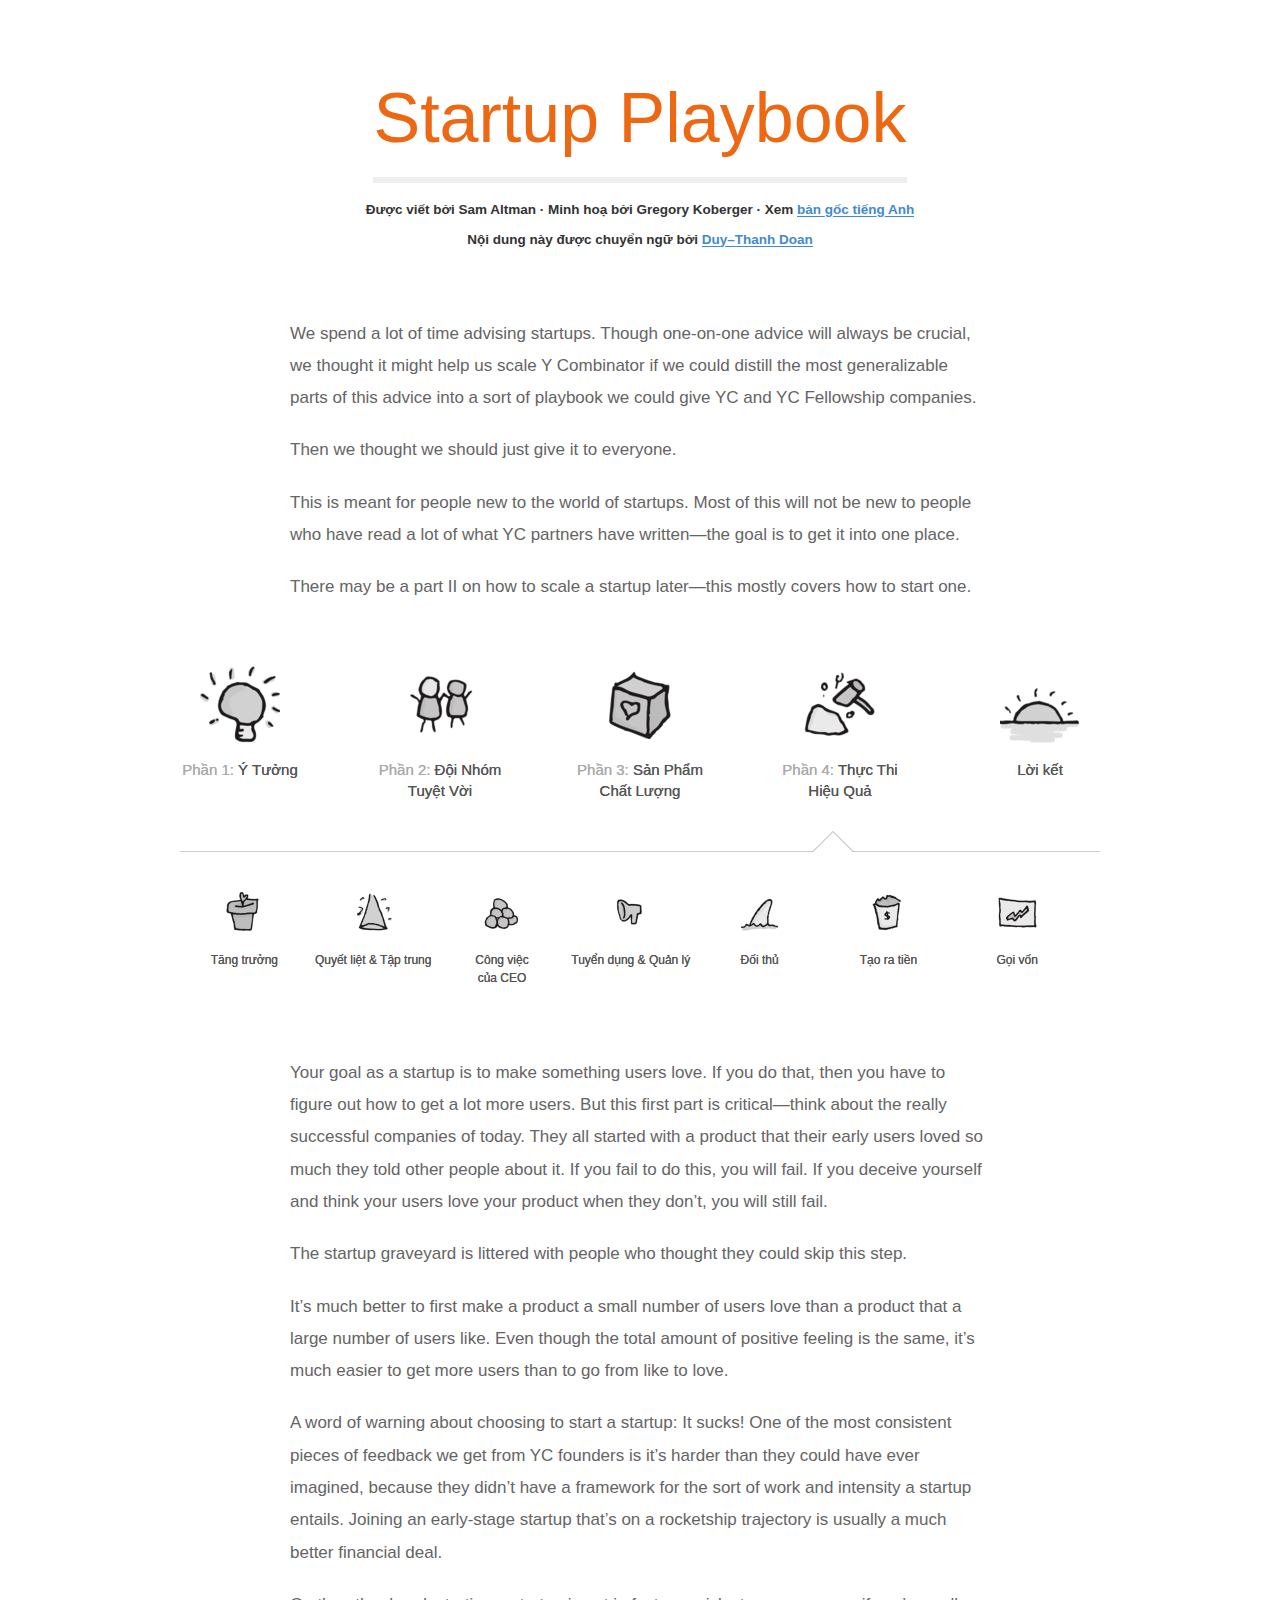
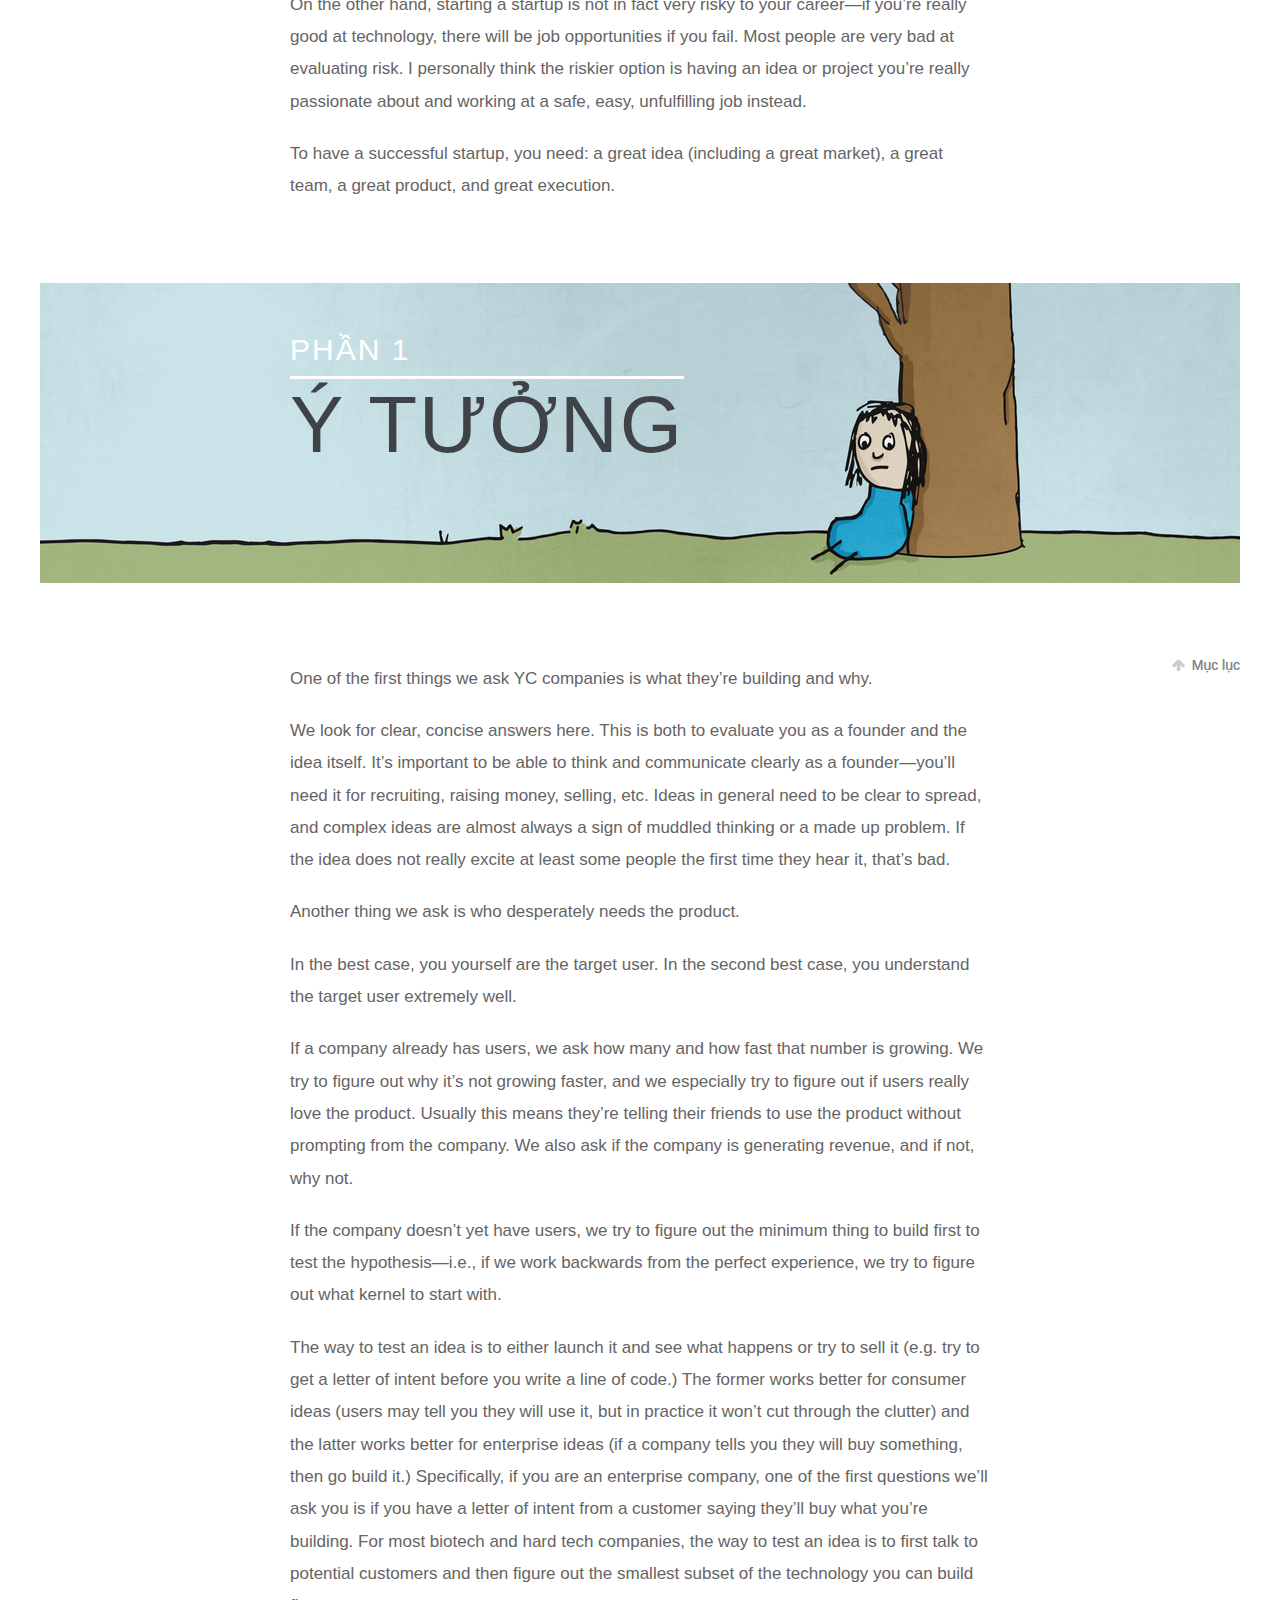
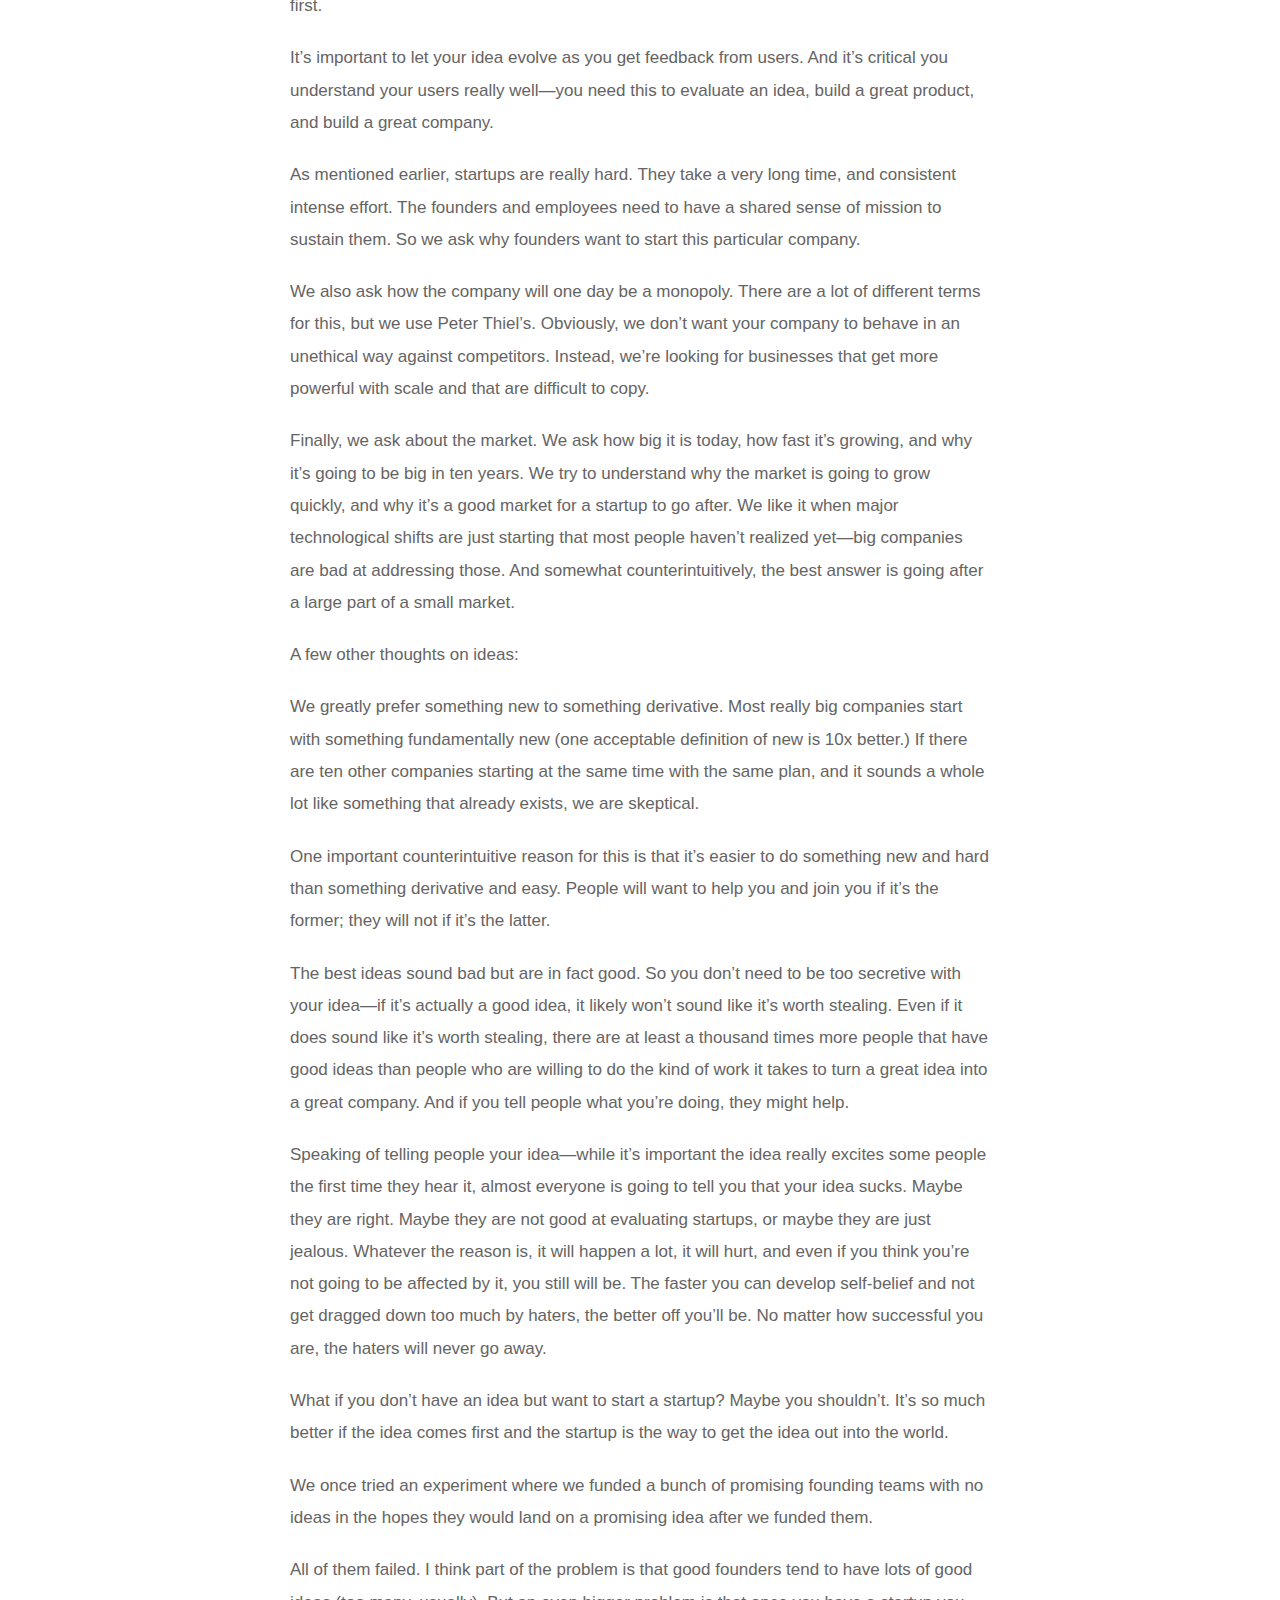
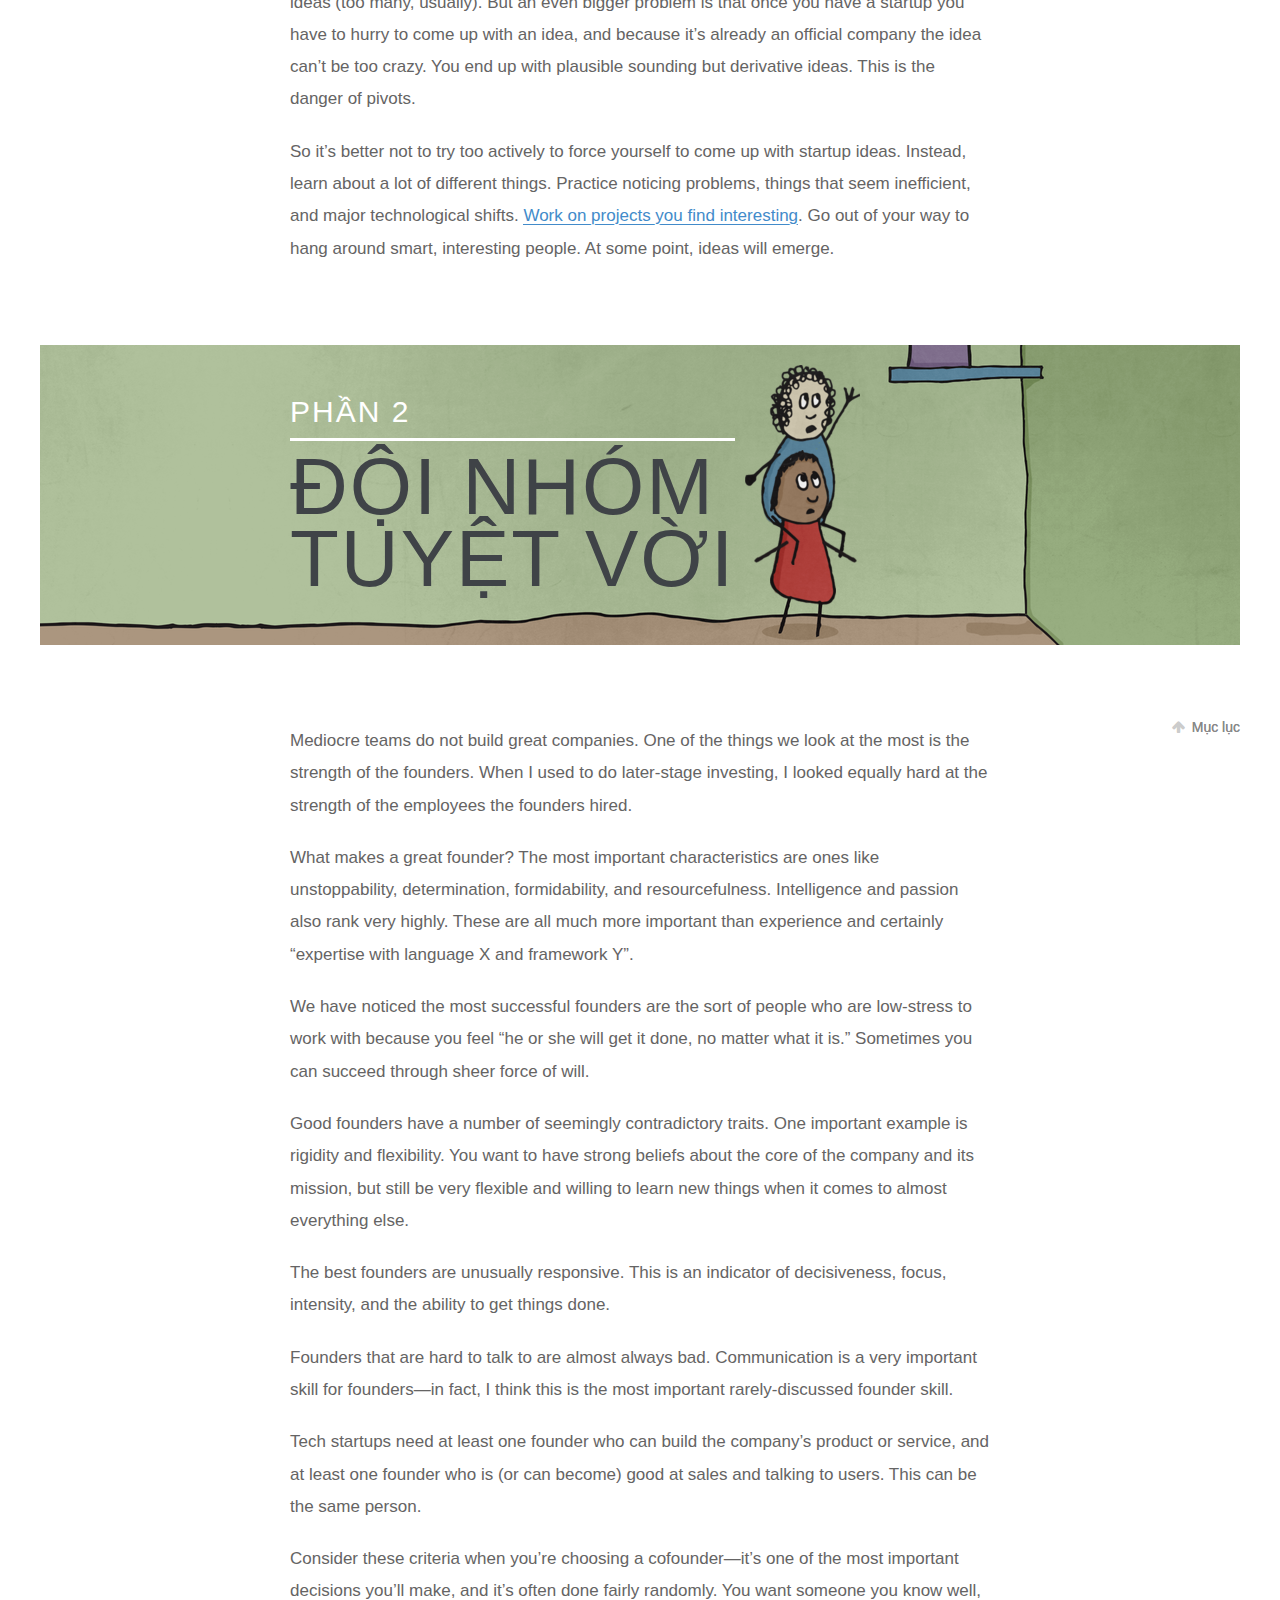
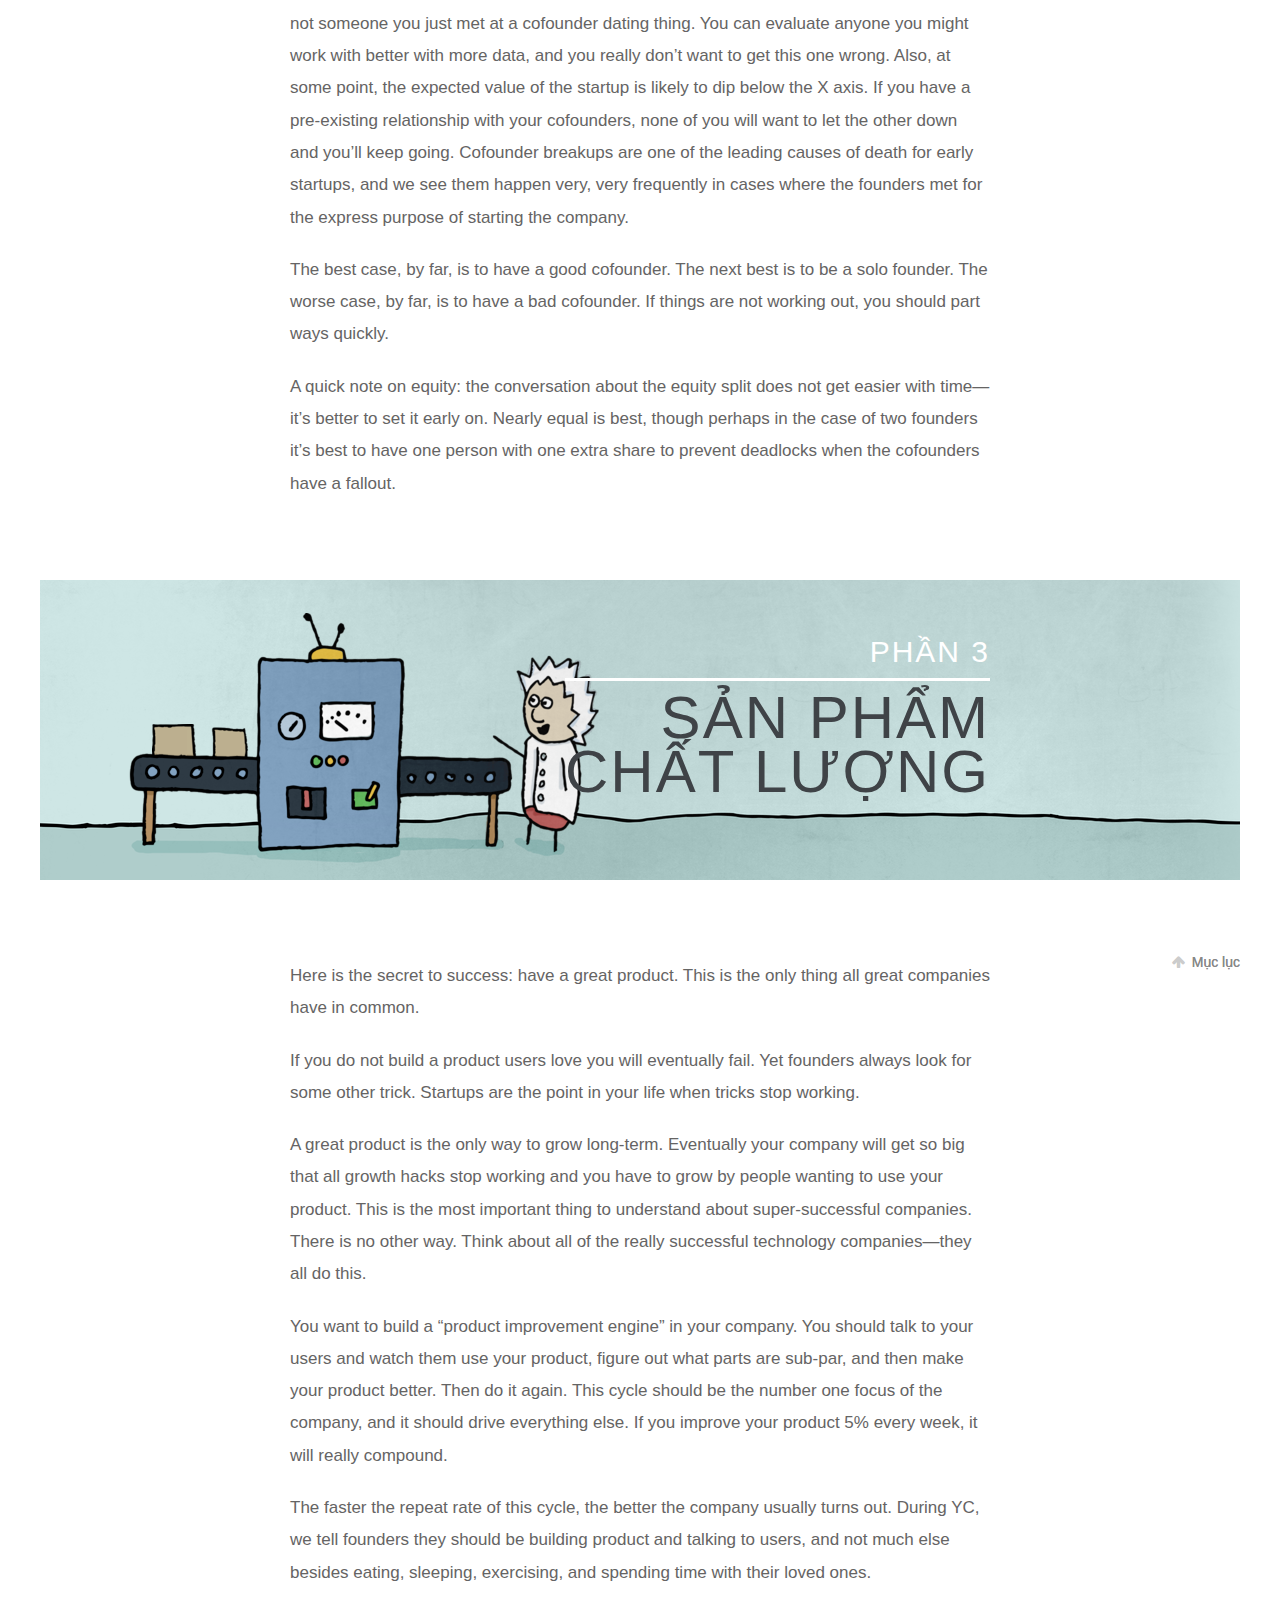
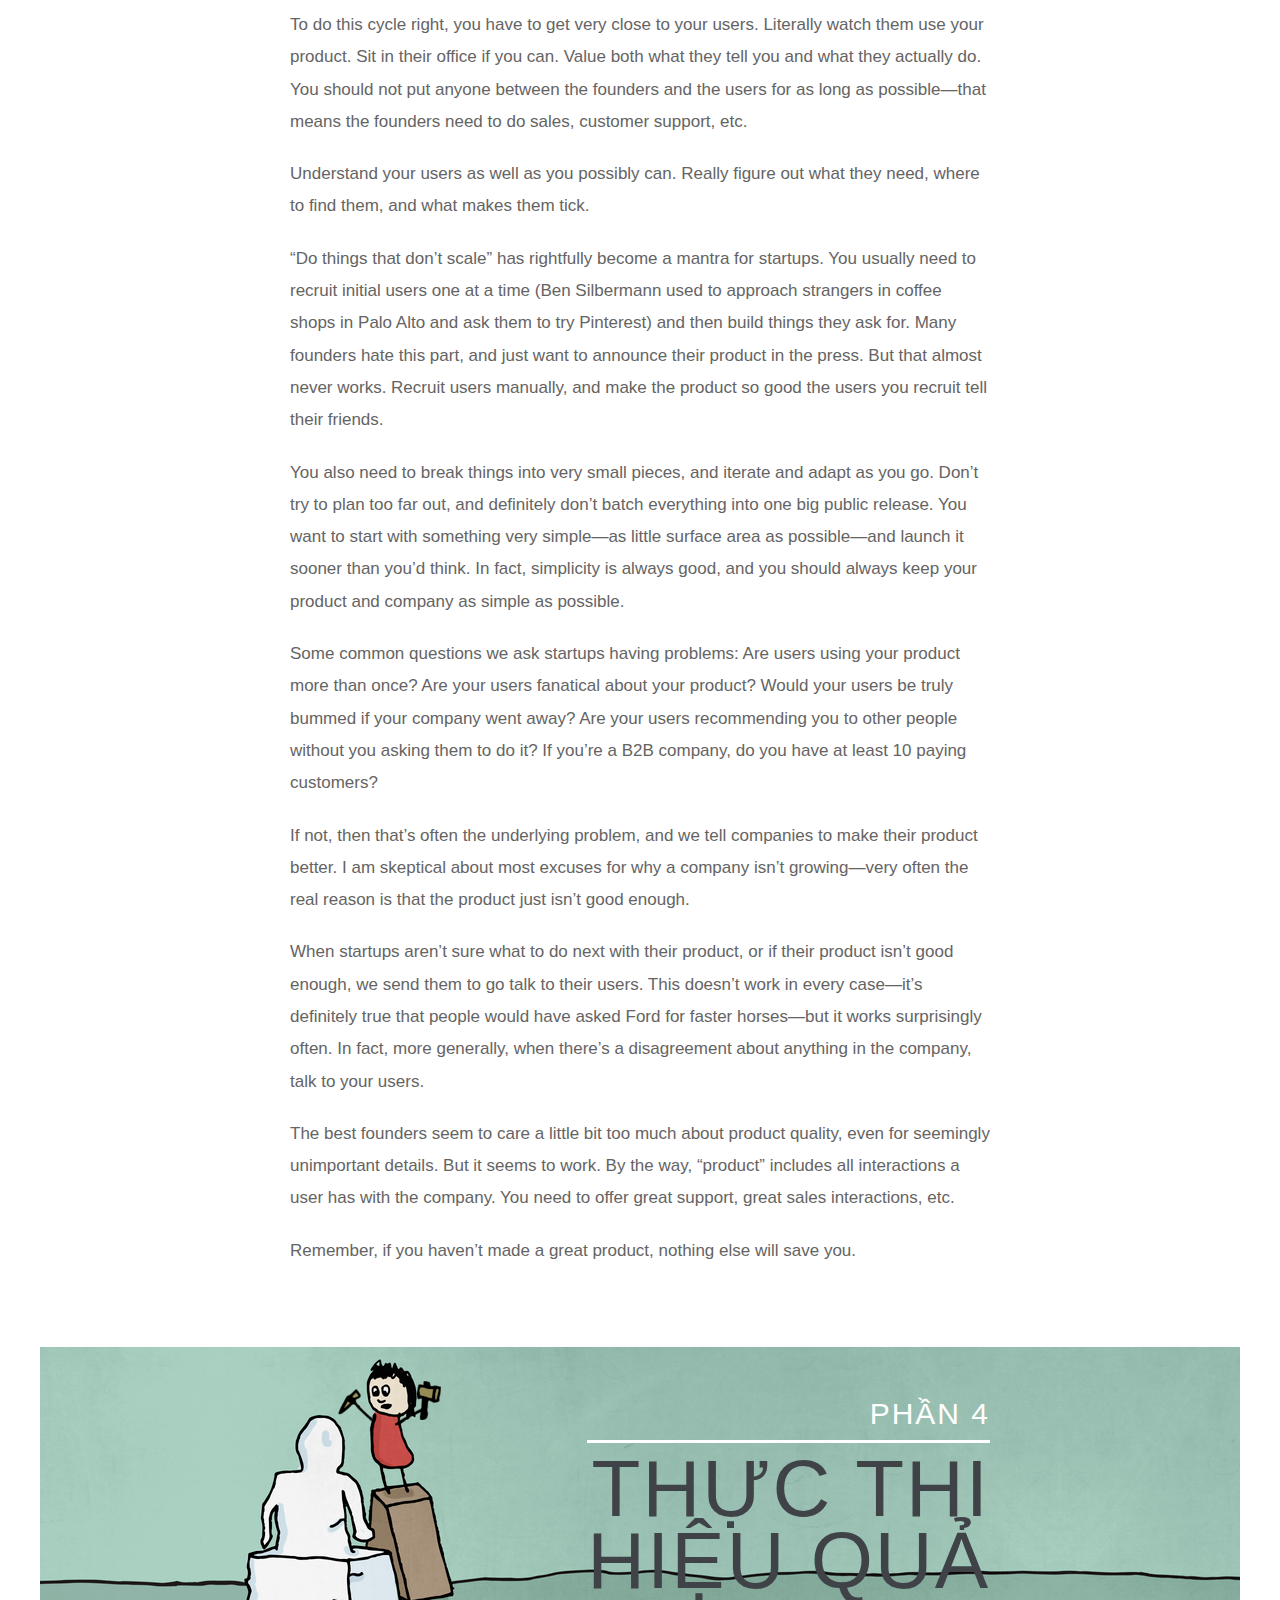
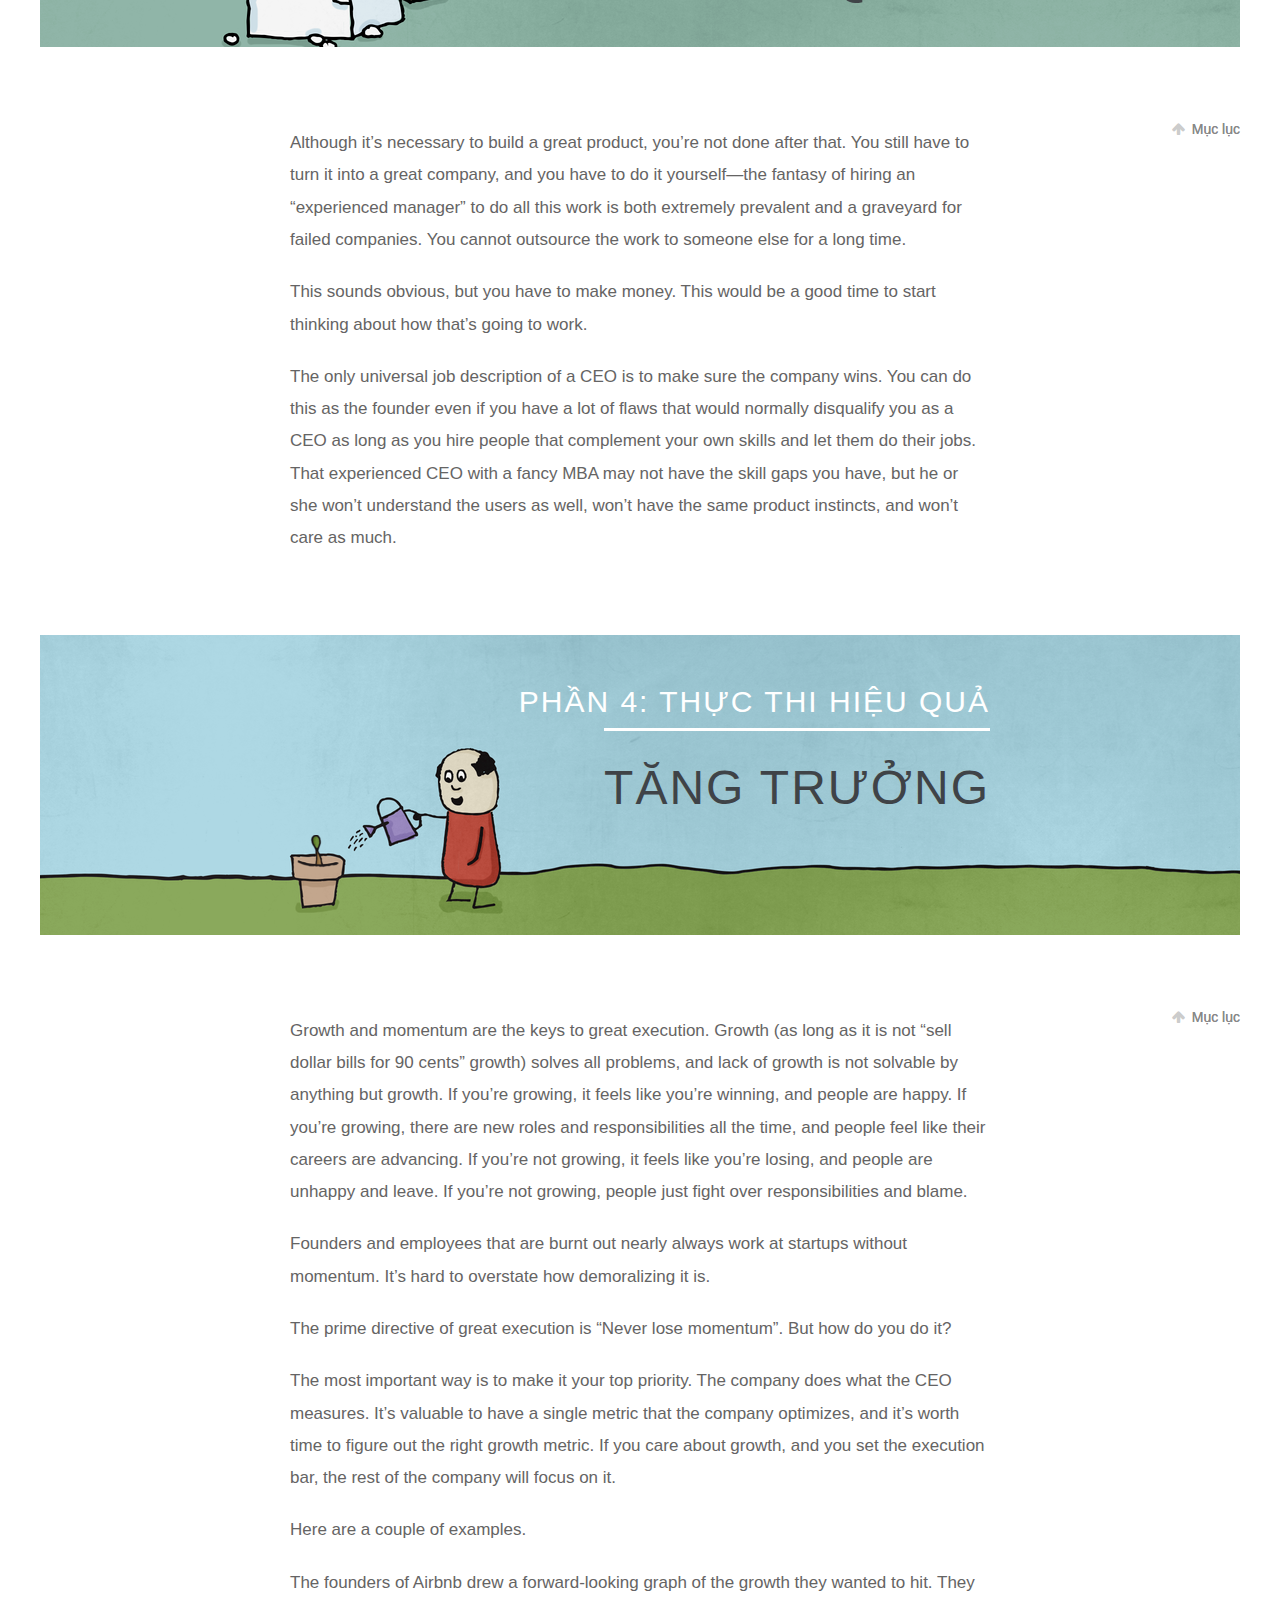
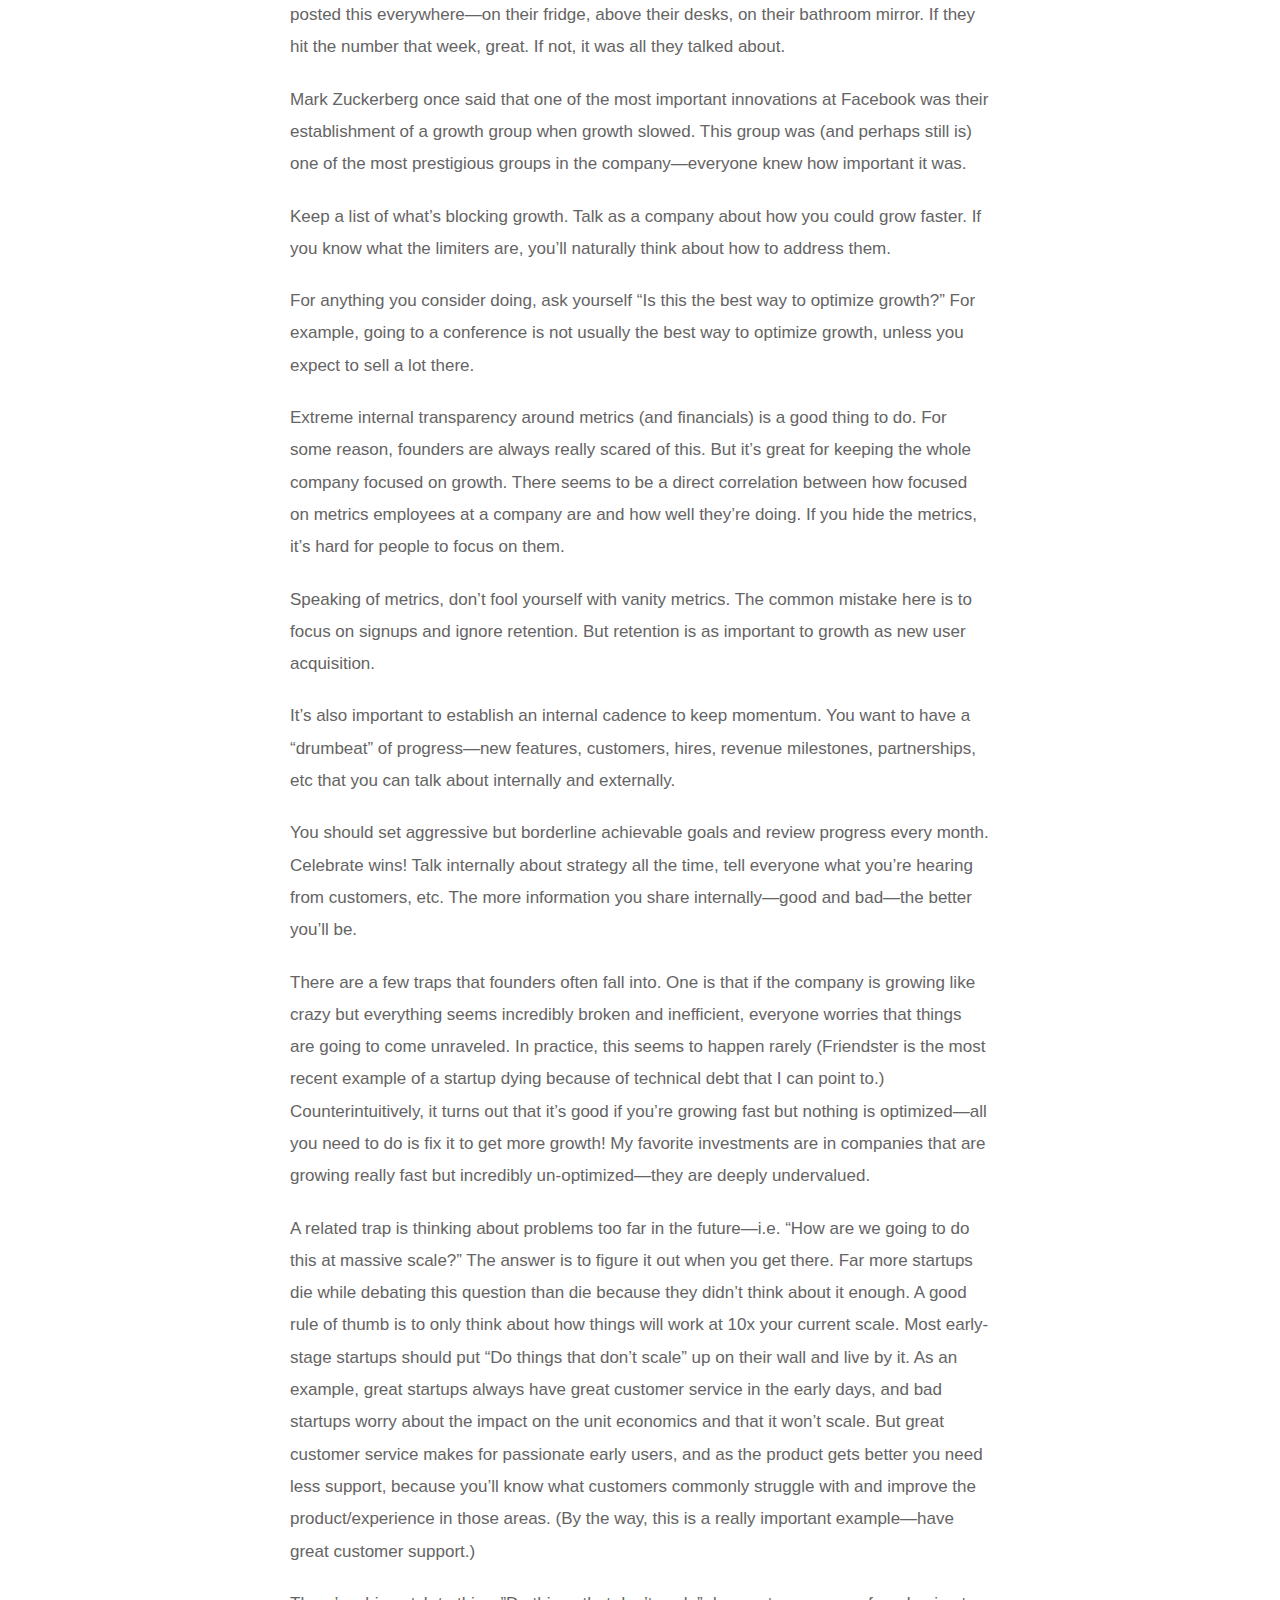
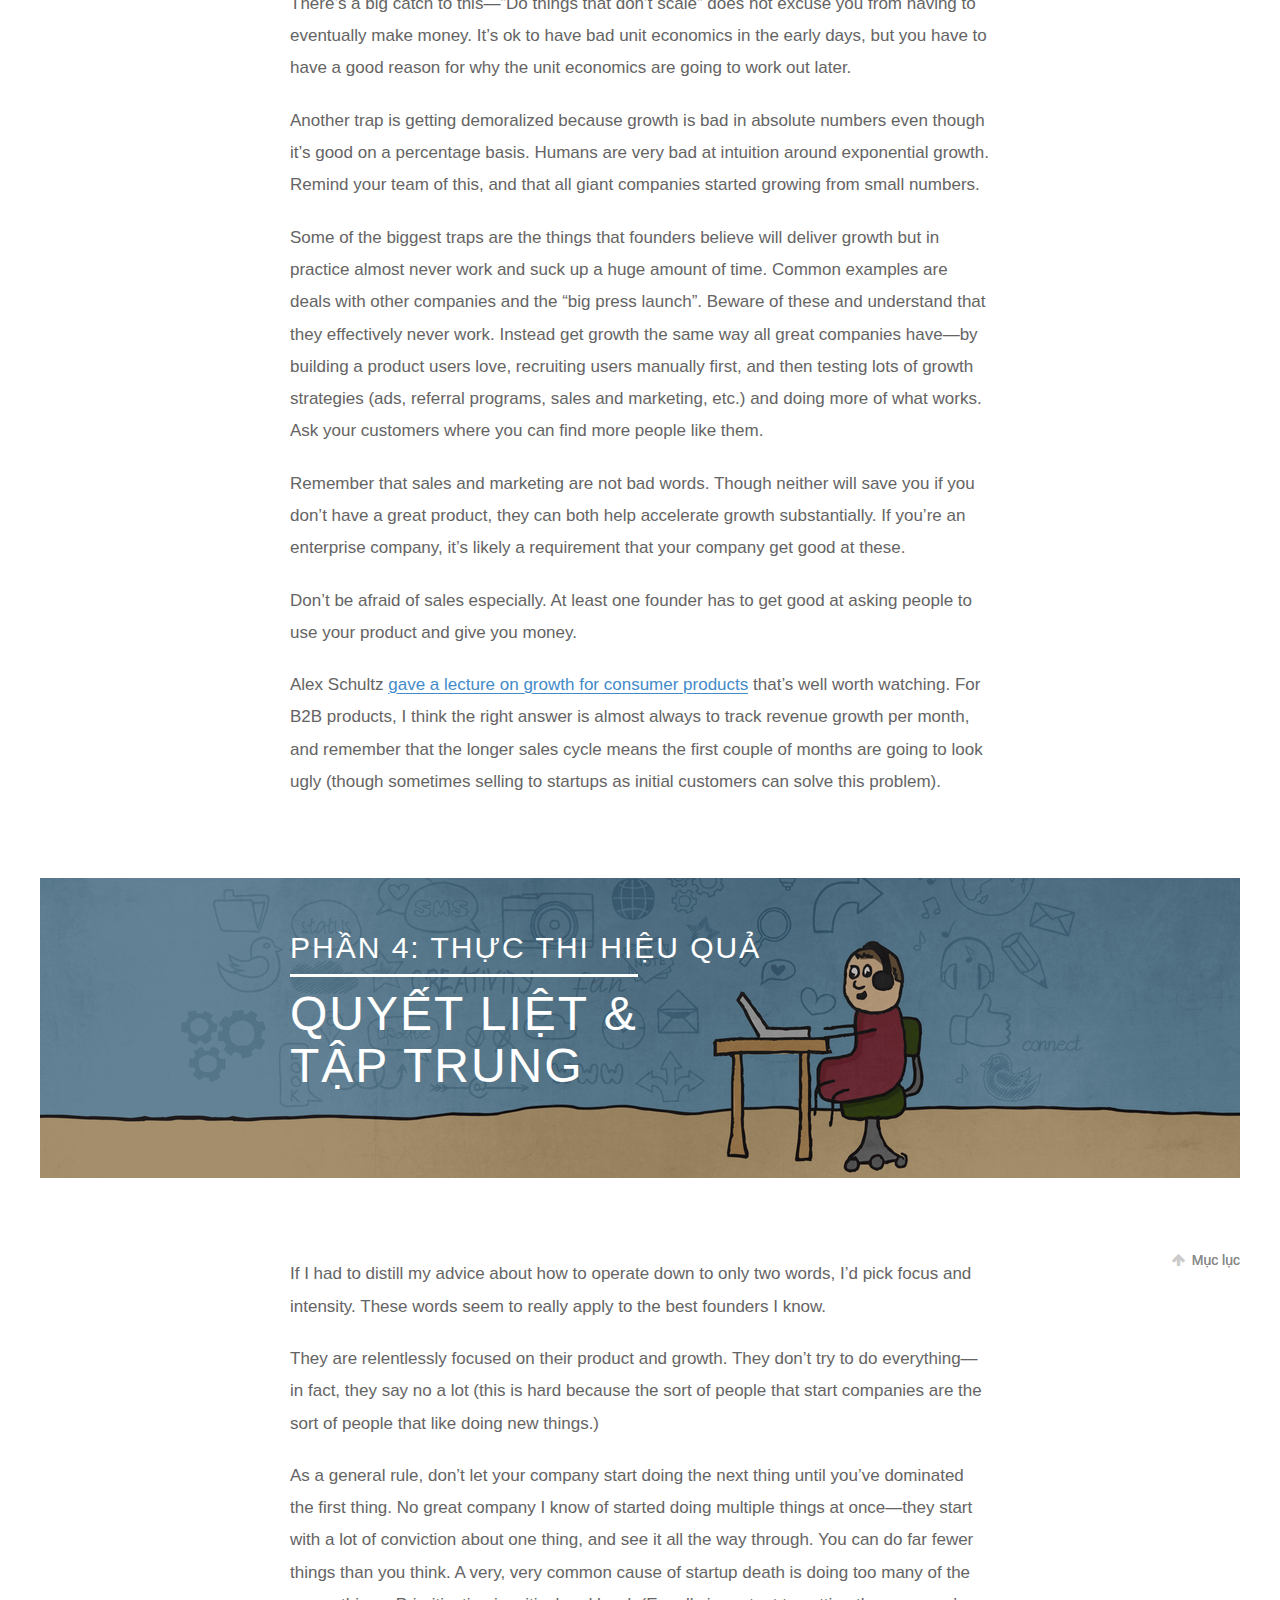
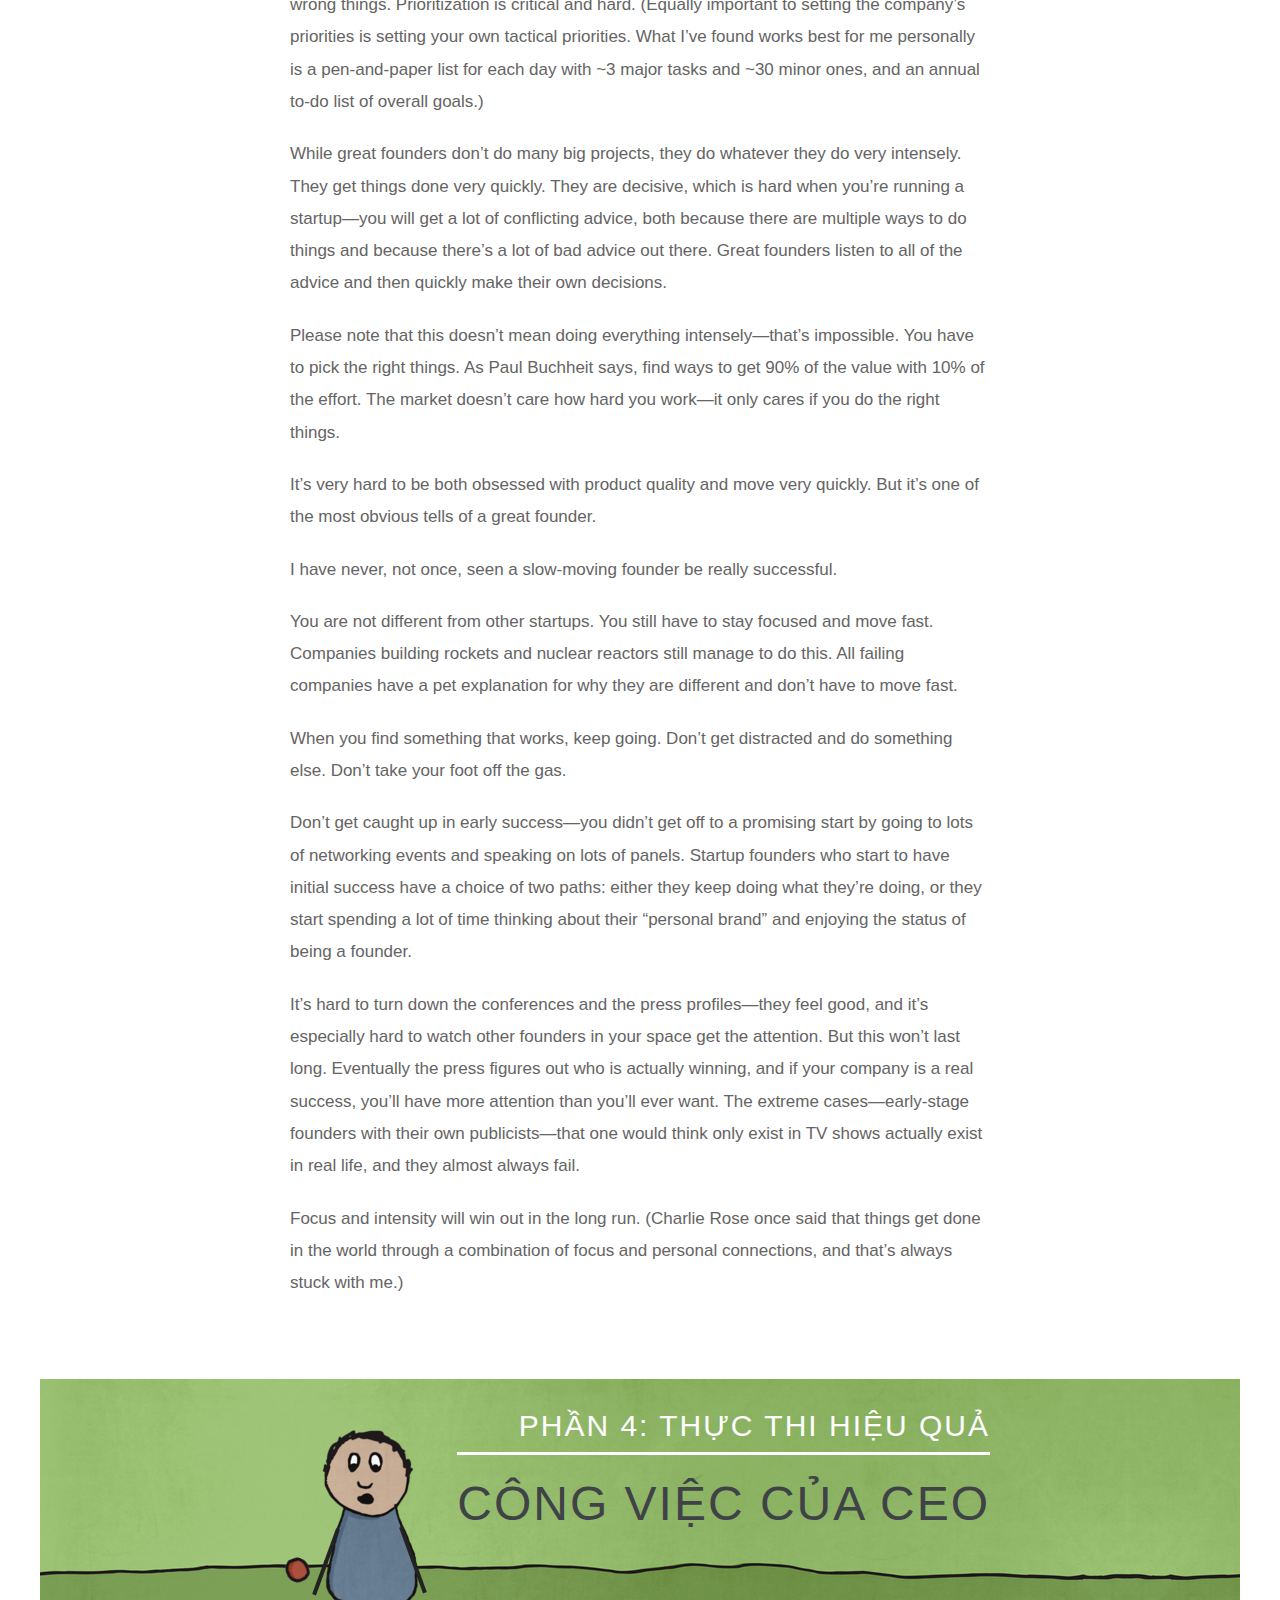
==== commit 49357953: "Update Favicon & TOC (#2)" ====
--- a/index.html
+++ b/index.html
@@ -1,7 +1,5 @@
 <!DOCTYPE html>
 <html lang="vi">
-
-</html>
 
 <head>
   <meta charset="utf-8">
@@ -17,8 +15,7 @@
   <link rel="stylesheet" href="css/all.min.css">
   <link href="https://fonts.googleapis.com/css2?family=Roboto+Condensed&display=swap" rel="stylesheet" type="text/css">
   <link rel="stylesheet" href="css/all.min.css">
-  <link rel="icon" type="image/png" href="/favicon.ico">
-  <!--if lt IE 7script(src="http://html5shiv.googlecode.com/svn/trunk/html5.js")-->
+  <link rel="icon" href="favicon.png" type="image/png">
 </head>
 
 <body id="home">
@@ -26,10 +23,10 @@
     <div class="text-center">
       <h1>Startup Playbook</h1>
       <h2>
-        Được viết bởi Sam Altman &middot; Minh hoạ bởi Gregory Koberger &middot; <a href="https://playbook.samaltman.com/">Bản gốc tiếng Anh</a>
+        Được viết bởi Sam Altman &middot; Minh hoạ bởi Gregory Koberger &middot; Xem <a href="https://playbook.samaltman.com/">bản gốc tiếng Anh</a>
         <br>
         <br>
-        Nội dung này được chuyển ngữ bởi <a href="https://duythanh.vn/">Duy–Thanh Doan</a>.
+        Nội dung này được chuyển ngữ bởi <a href="https://duythanh.vn/">Duy–Thanh Doan</a>
 
       </h2>
     </div>
@@ -43,54 +40,54 @@
     <ul class="toc">
       <li>
         <a href="#idea" class="idea">
-          <div class="icon"></div><span>Part I:</span> The Idea</a>
+          <div class="icon"></div><span>Phần 1:</span> Ý Tưởng</a>
       </li>
       <li>
         <a href="#team" class="team">
-          <div class="icon"></div><span>Part II:</span> A Great Team</a>
+          <div class="icon"></div><span>Phần 2:</span> Đội Nhóm<br/> Tuyệt Vời</a>
       </li>
       <li>
         <a href="#product" class="product">
-          <div class="icon"></div><span>Part III:</span> A Great Product</a>
+          <div class="icon"></div><span>Phần 3:</span> Sản Phẩm<br/> Chất Lượng</a>
       </li>
       <li>
         <a href="#execution" class="execution">
-          <div class="icon"></div><span>Part IV:</span> Great Execution</a>
+          <div class="icon"></div><span>Phần 4:</span> Thực Thi<br/> Hiệu Quả</a>
       </li>
       <li>
         <a href="#closing" class="closing">
-          <div class="icon"></div>Closing Thought</a>
+          <div class="icon"></div>Lời kết</a>
       </li>
     </ul>
     <div class="toc-arrow">
       <ul class="toc sub">
         <li>
           <a href="#growth" class="growth">
-            <div class="icon"></div>Growth</a>
+            <div class="icon"></div>Tăng trưởng</a>
         </li>
         <li>
           <a href="#focus" class="focus">
-            <div class="icon"></div>Focus &amp; Intensity</a>
+            <div class="icon"></div>Quyết liệt &amp; Tập trung</a>
         </li>
         <li>
           <a href="#ceo" class="ceo">
-            <div class="icon"></div>Jobs of the CEO</a>
+            <div class="icon"></div>Công việc<br/> của CEO</a>
         </li>
         <li>
           <a href="#hiring" class="hiring">
-            <div class="icon"></div>Hiring &amp; Managing</a>
+            <div class="icon"></div>Tuyển dụng &amp; Quản lý</a>
         </li>
         <li>
           <a href="#competition" class="competition">
-            <div class="icon"></div>Competitors</a>
+            <div class="icon"></div>Đối thủ</a>
         </li>
         <li>
           <a href="#money" class="money">
-            <div class="icon"></div>Making Money</a>
+            <div class="icon"></div>Tạo ra tiền</a>
         </li>
         <li>
           <a href="#fundraising" class="fundraising">
-            <div class="icon"></div>Fudraising</a>
+            <div class="icon"></div>Gọi vốn</a>
         </li>
       </ul>
     </div>
@@ -107,7 +104,7 @@
   <div class="mobile-wrapper">
     <div class="bg-idea bg">
       <div class="bg-inside">
-        <h3><span>Part I</span><strong>The Idea</strong></h3>
+        <h3><span>Phần 1</span><strong>Ý Tưởng</strong></h3>
         <div class="mouth"></div>
         <div class="apple-shadow"></div>
         <div class="apple">
@@ -158,7 +155,7 @@
         </div>
         <div class="top"></div>
         <div class="top-leg"></div>
-        <h3><span>Part II</span><strong>A Great Team</strong></h3></div>
+        <h3><span>Phần 2</span><strong>Đội Nhóm<br/> Tuyệt Vời</strong></h3></div>
     </div>
   </div>
   <div class="top">
@@ -192,7 +189,7 @@
           <div class="blocker2"></div>
         </div>
         <div class="machine"></div>
-        <h3 class="right"><span>Part III</span><strong>A Great Product</strong></h3></div>
+        <h3 class="right"><span>Phần 3</span><strong>Sản Phẩm<br/> Chất Lượng</strong></h3></div>
     </div>
   </div>
   <div class="top">
@@ -235,7 +232,7 @@
         <div class="dot"></div>
         <div class="dot2"></div>
         <div class="dot3"></div>
-        <h3 class="right"><span>Part IV</span><strong> Great Execution</strong></h3></div>
+        <h3 class="right"><span>Phần 4</span><strong> Thực thi<br/> Hiệu quả</strong></h3></div>
     </div>
   </div>
   <div class="top">
@@ -265,7 +262,7 @@
           </div>
           <div class="pot"></div>
         </div>
-        <h3 class="right"><span>Part IV: Execution</span><strong>Growth</strong></h3></div>
+        <h3 class="right"><span>Phần 4: Thực thi Hiệu quả</span><strong><font size="15px">Tăng trưởng</font></strong></h3></div>
     </div>
   </div>
   <div class="top">
@@ -316,7 +313,7 @@
     <div class="bg-focus bg">
       <div class="bg-inside">
         <div class="light"></div>
-        <h3><span>Part IV: Execution</span><strong>Focus &amp; Intensity</strong></h3></div>
+        <h3><span>Phần 4: Thực thi Hiệu quả</span><strong><font size="15px">Quyết liệt &amp;<br/> Tập trung</font></strong></h3></div>
     </div>
   </div>
   <div class="top">
@@ -366,7 +363,7 @@
             <div class="arm-bottom"></div>
           </div>
         </div>
-        <h3 class="right"><span>Part IV: Execution</span><strong>Jobs <em>of the</em> CEO</strong></h3></div>
+        <h3 class="right"><span>Phần 4: Thực thi Hiệu quả</span><strong><font size="10px">Công việc của CEO</font></strong></h3></div>
     </div>
   </div>
   <div class="top">
@@ -417,7 +414,7 @@
           <div class="megaphone"></div>
           <div class="text"></div>
         </div>
-        <h3 class="right"><span>Part IV: Execution</span><strong>Hiring &amp; Managing</strong></h3></div>
+        <h3 class="right"><span>Phần 4: Thực thi Hiệu quả</span><strong>Tuyển dụng &amp;</br> Quản lý</strong></h3></div>
     </div>
   </div>
   <div class="top">
@@ -456,7 +453,7 @@
       <div class="bg-inside">
         <div class="waves"></div>
         <div class="fin"></div>
-        <h3 class="right"><span>Part IV: Execution</span><strong>Competitors</strong></h3></div>
+        <h3 class="right"><span>Phần 4: Thực thi Hiệu quả</span><strong>Đối thủ</strong></h3></div>
     </div>
   </div>
   <div class="top">
@@ -477,7 +474,7 @@
         <div class="money-outside">
           <div class="money"></div>
         </div>
-        <h3><span>Part IV: Execution</span><strong>Making Money</strong></h3></div>
+        <h3><span>Phần 4: Thực thi Hiệu quả</span><strong>Tạo ra tiền</strong></h3></div>
     </div>
   </div>
   <div class="top">
@@ -501,7 +498,7 @@
         <div class="graph">
           <div class="arrow"></div>
         </div>
-        <h3><span>Part IV: Execution</span><strong>Fundraising</strong></h3></div>
+        <h3><span>Phần 4: Thực thi Hiệu quả</span><strong>Gọi vốn</strong></h3></div>
     </div>
   </div>
   <div class="top">
@@ -547,7 +544,7 @@
       </div>
       <div class="bg-inside">
         <div class="sun"></div>
-        <h3 class="right"><strong>Closing Thought</strong></h3></div>
+        <h3 class="right"><strong>Lời kết</strong></h3></div>
       <div class="water"></div>
     </div>
   </div>
@@ -581,20 +578,5 @@
   <script src="lib/jquery/dist/jquery.min.js"></script>
   <script src="lib/bootstrap/dist/js/bootstrap.js"></script>
   <script src="js/all.min.js"></script>
-  <script>
-    (function(i, s, o, g, r, a, m) {
-      i['GoogleAnalyticsObject'] = r;
-      i[r] = i[r] || function() {
-        (i[r].q = i[r].q || []).push(arguments)
-      }, i[r].l = 1 * new Date();
-      a = s.createElement(o),
-        m = s.getElementsByTagName(o)[0];
-      a.async = 1;
-      a.src = g;
-      m.parentNode.insertBefore(a, m)
-    })(window, document, 'script', '//www.google-analytics.com/analytics.js', 'ga');
-
-    ga('create', 'UA-69561835-1', 'auto');
-    ga('send', 'pageview');
-  </script>
 </body>
+</html>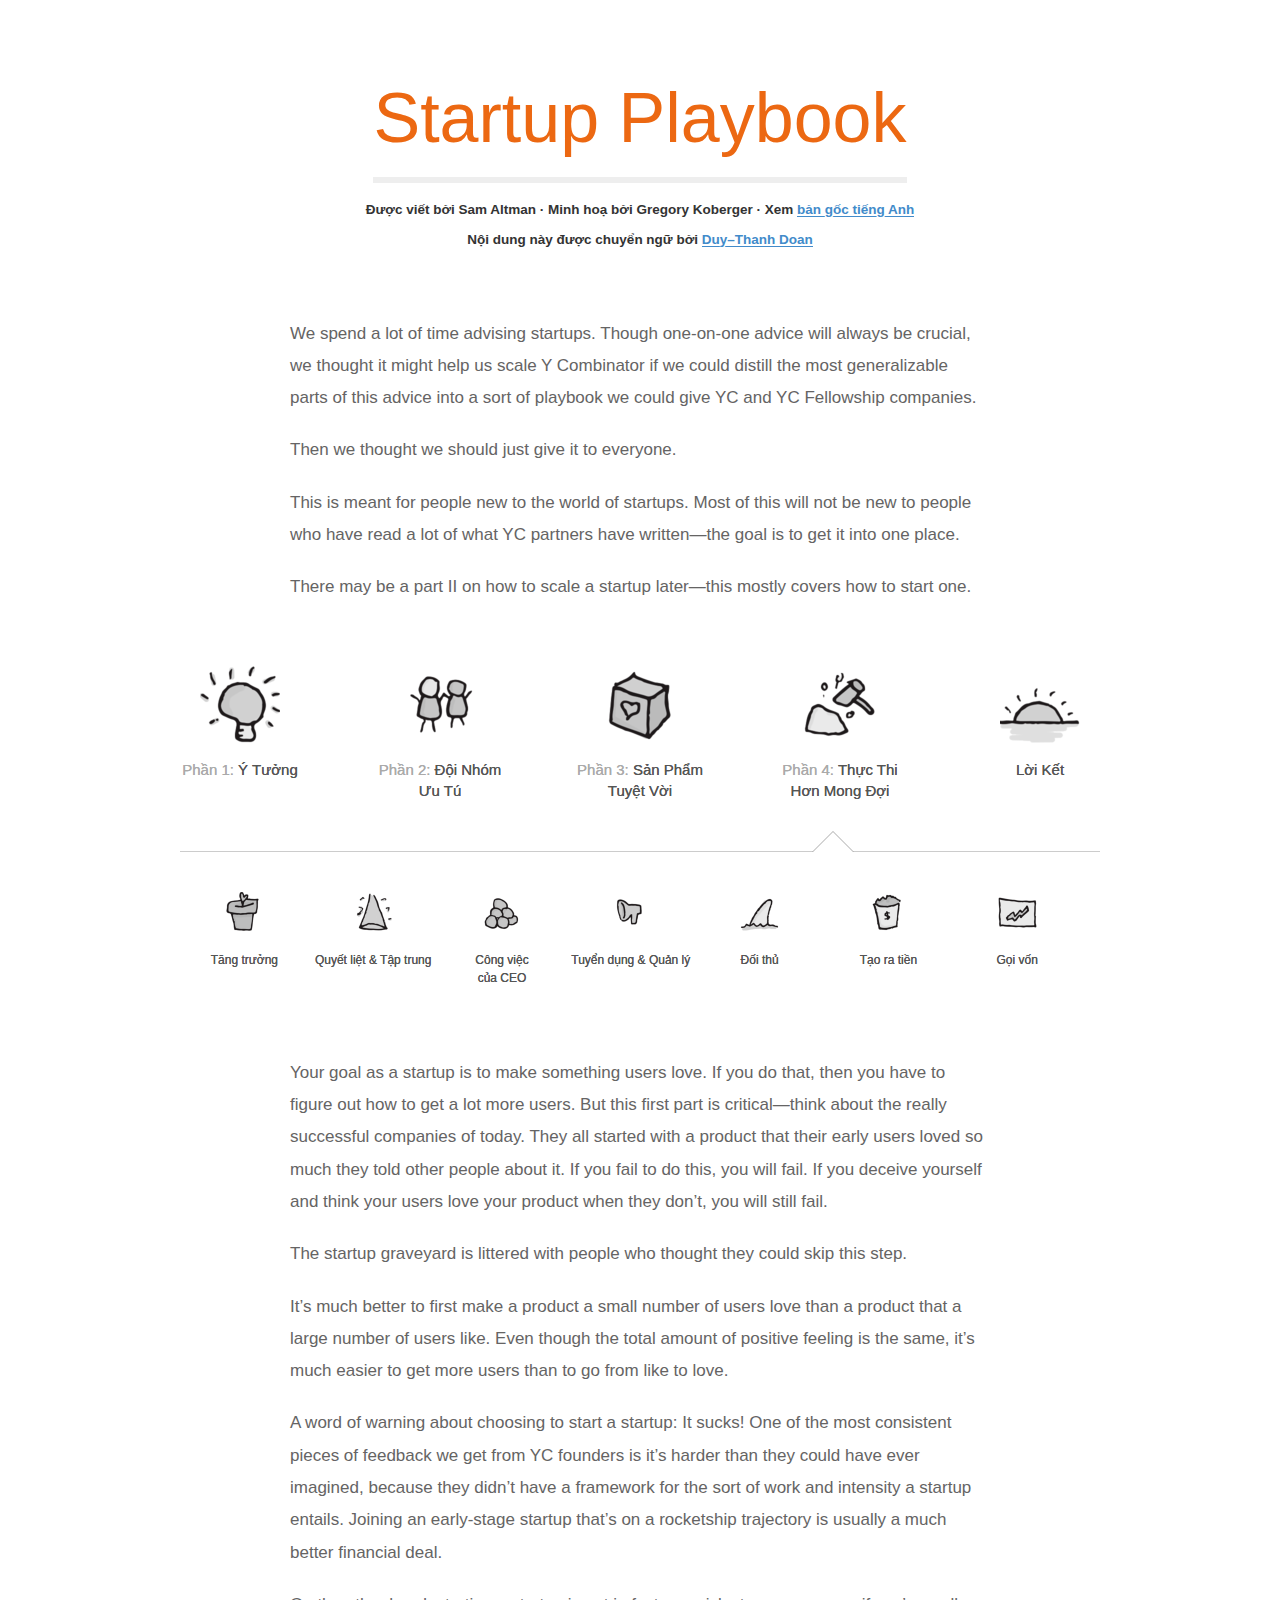
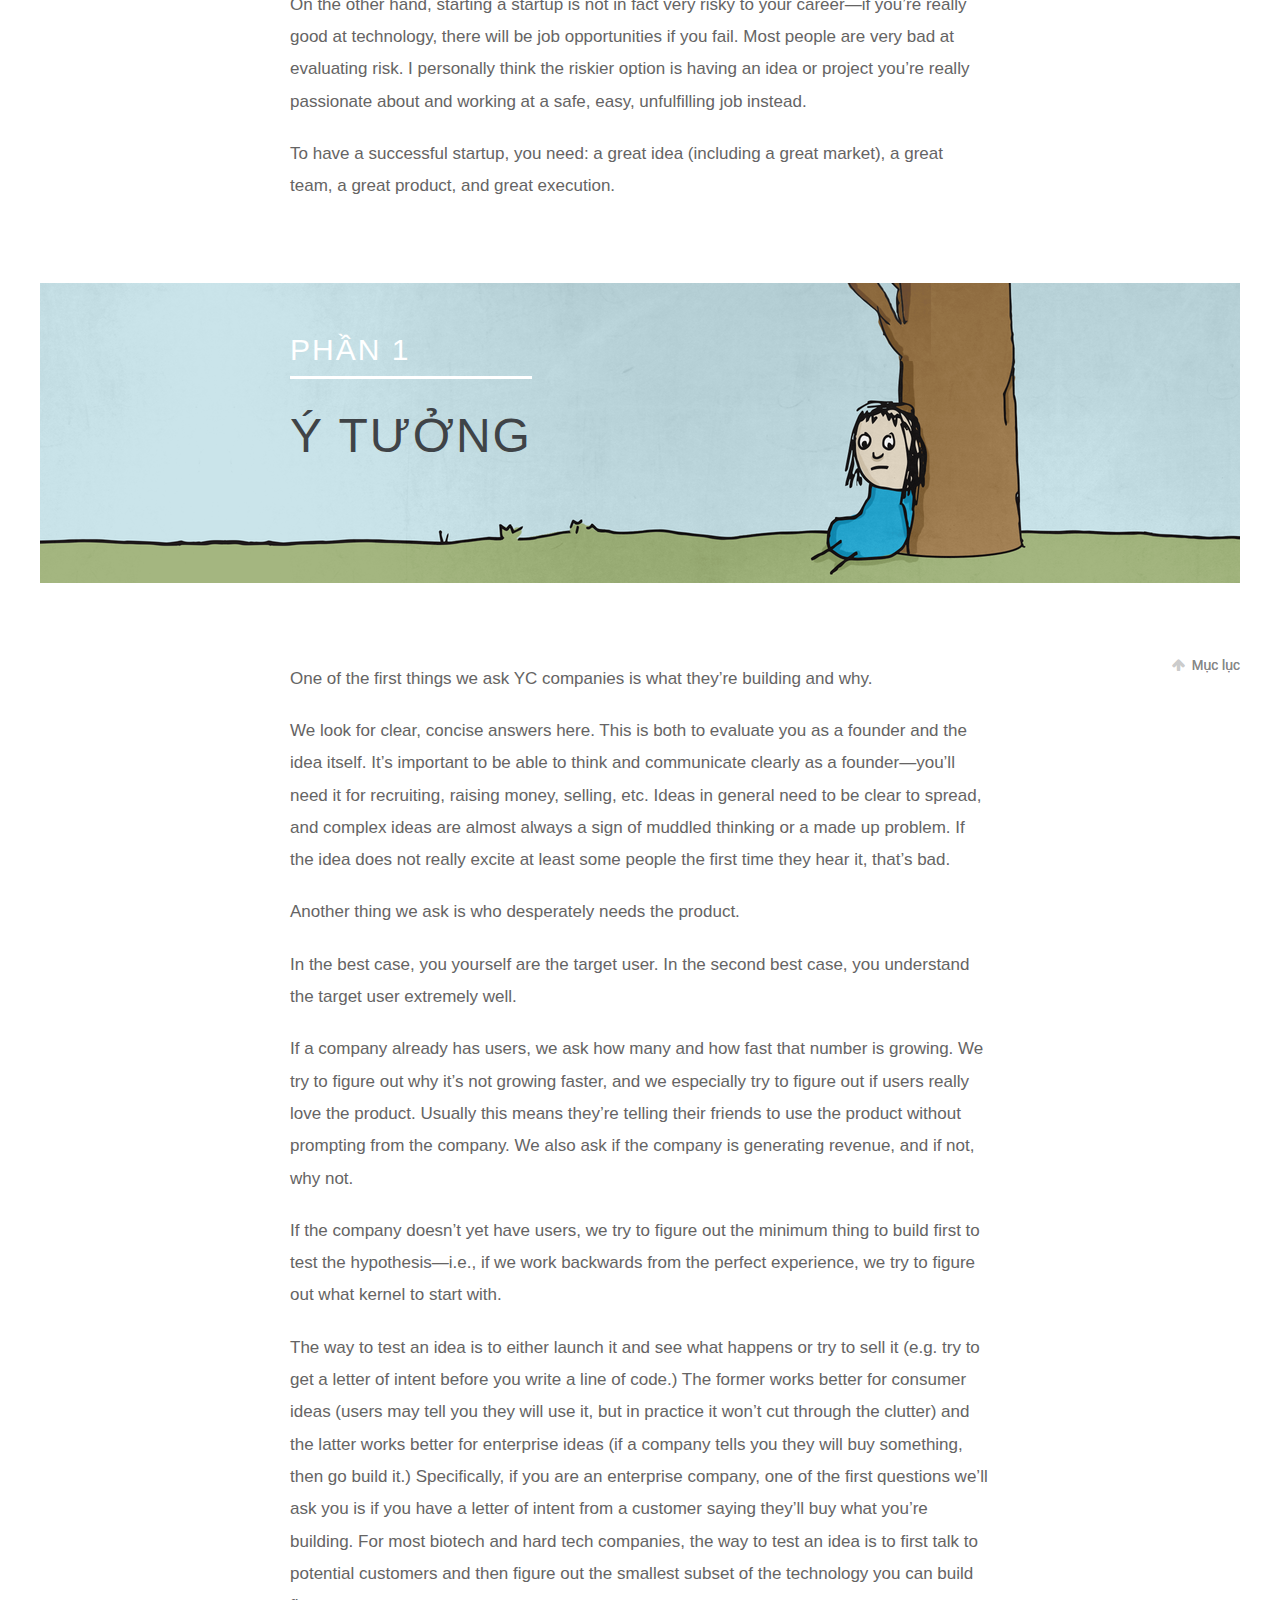
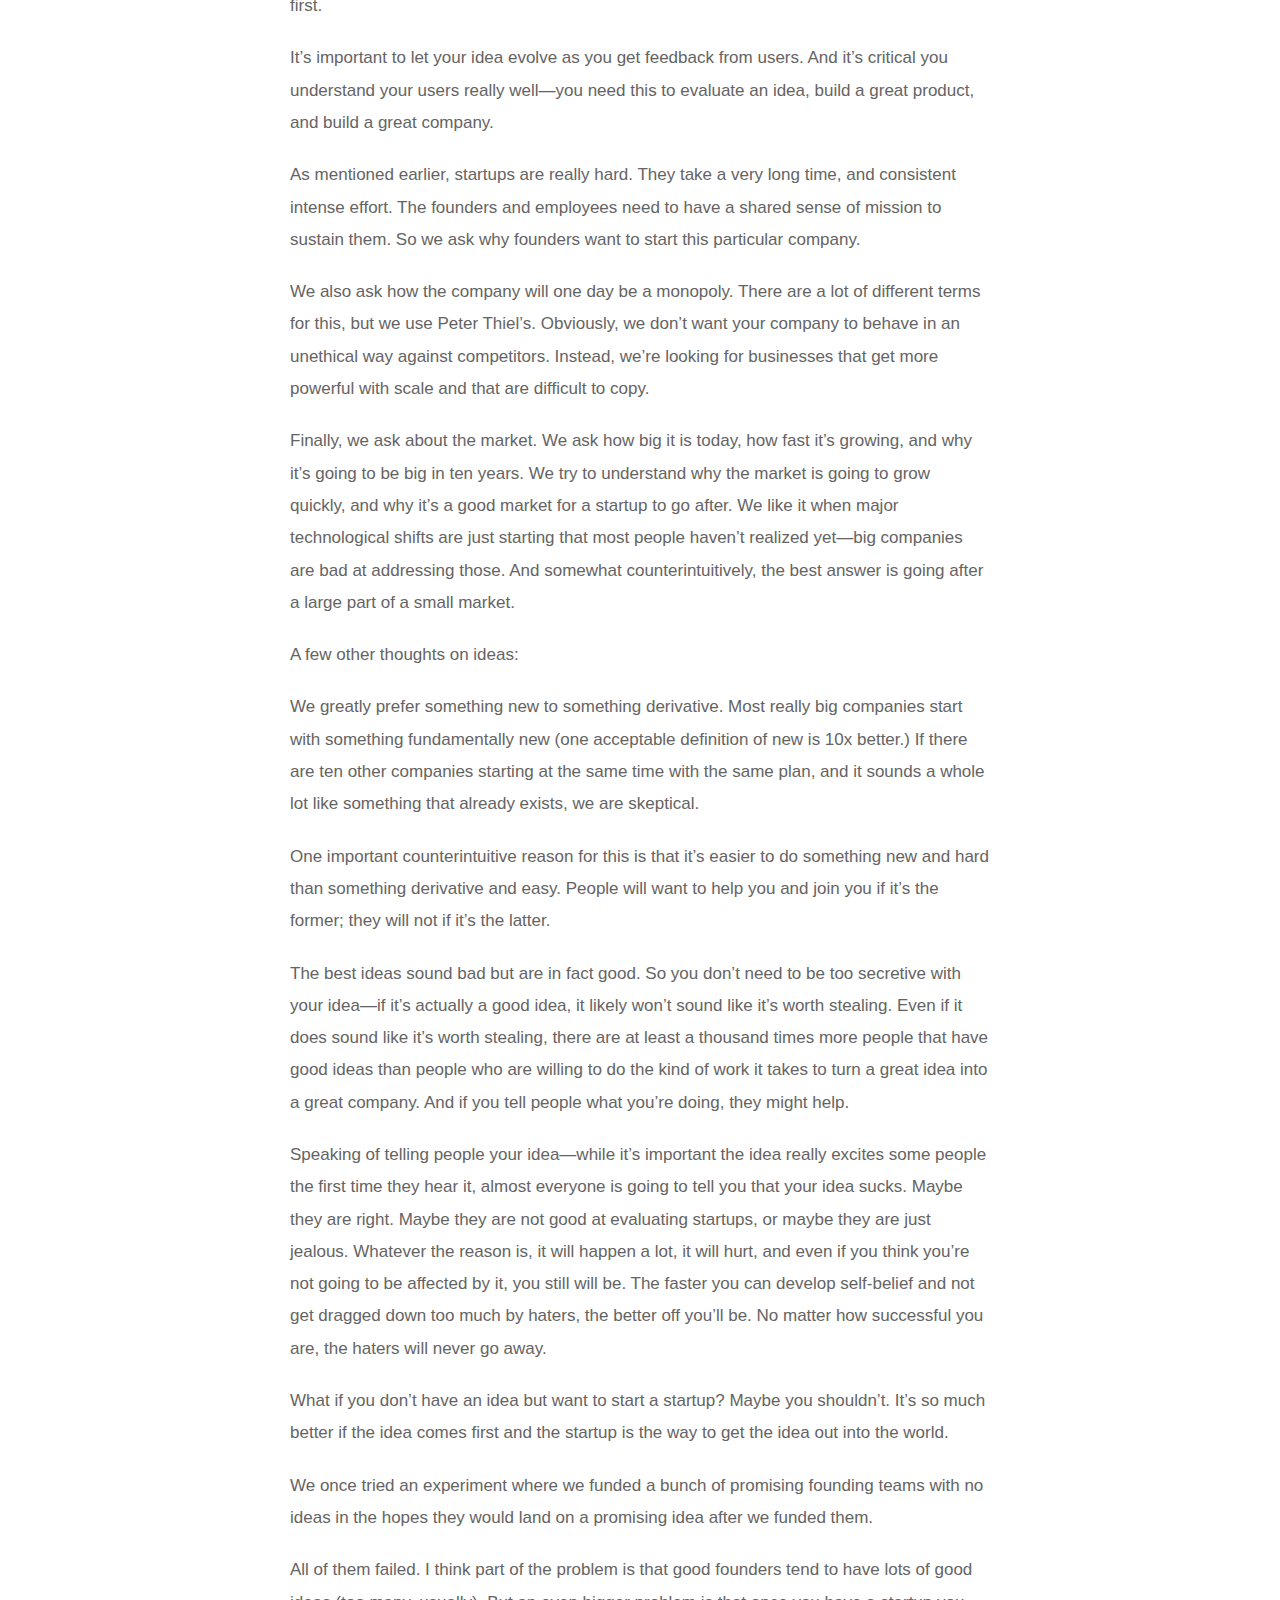
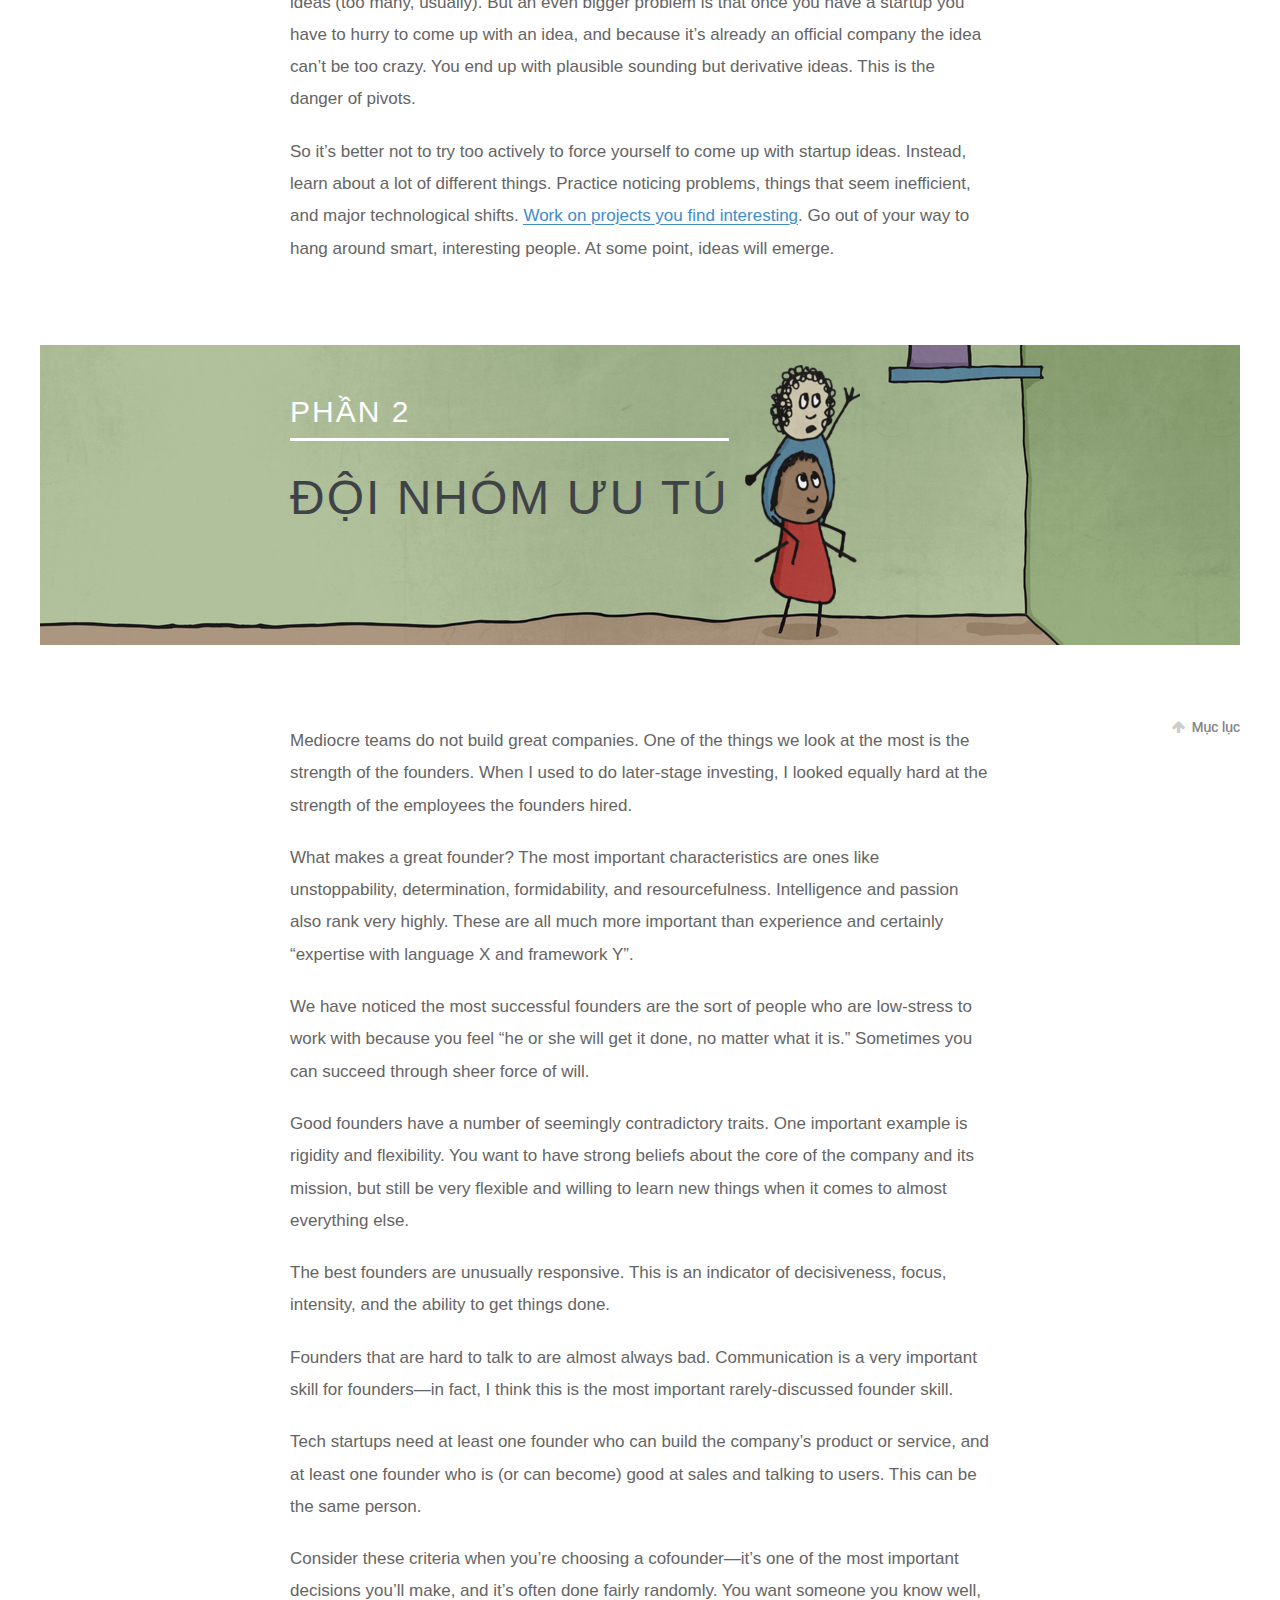
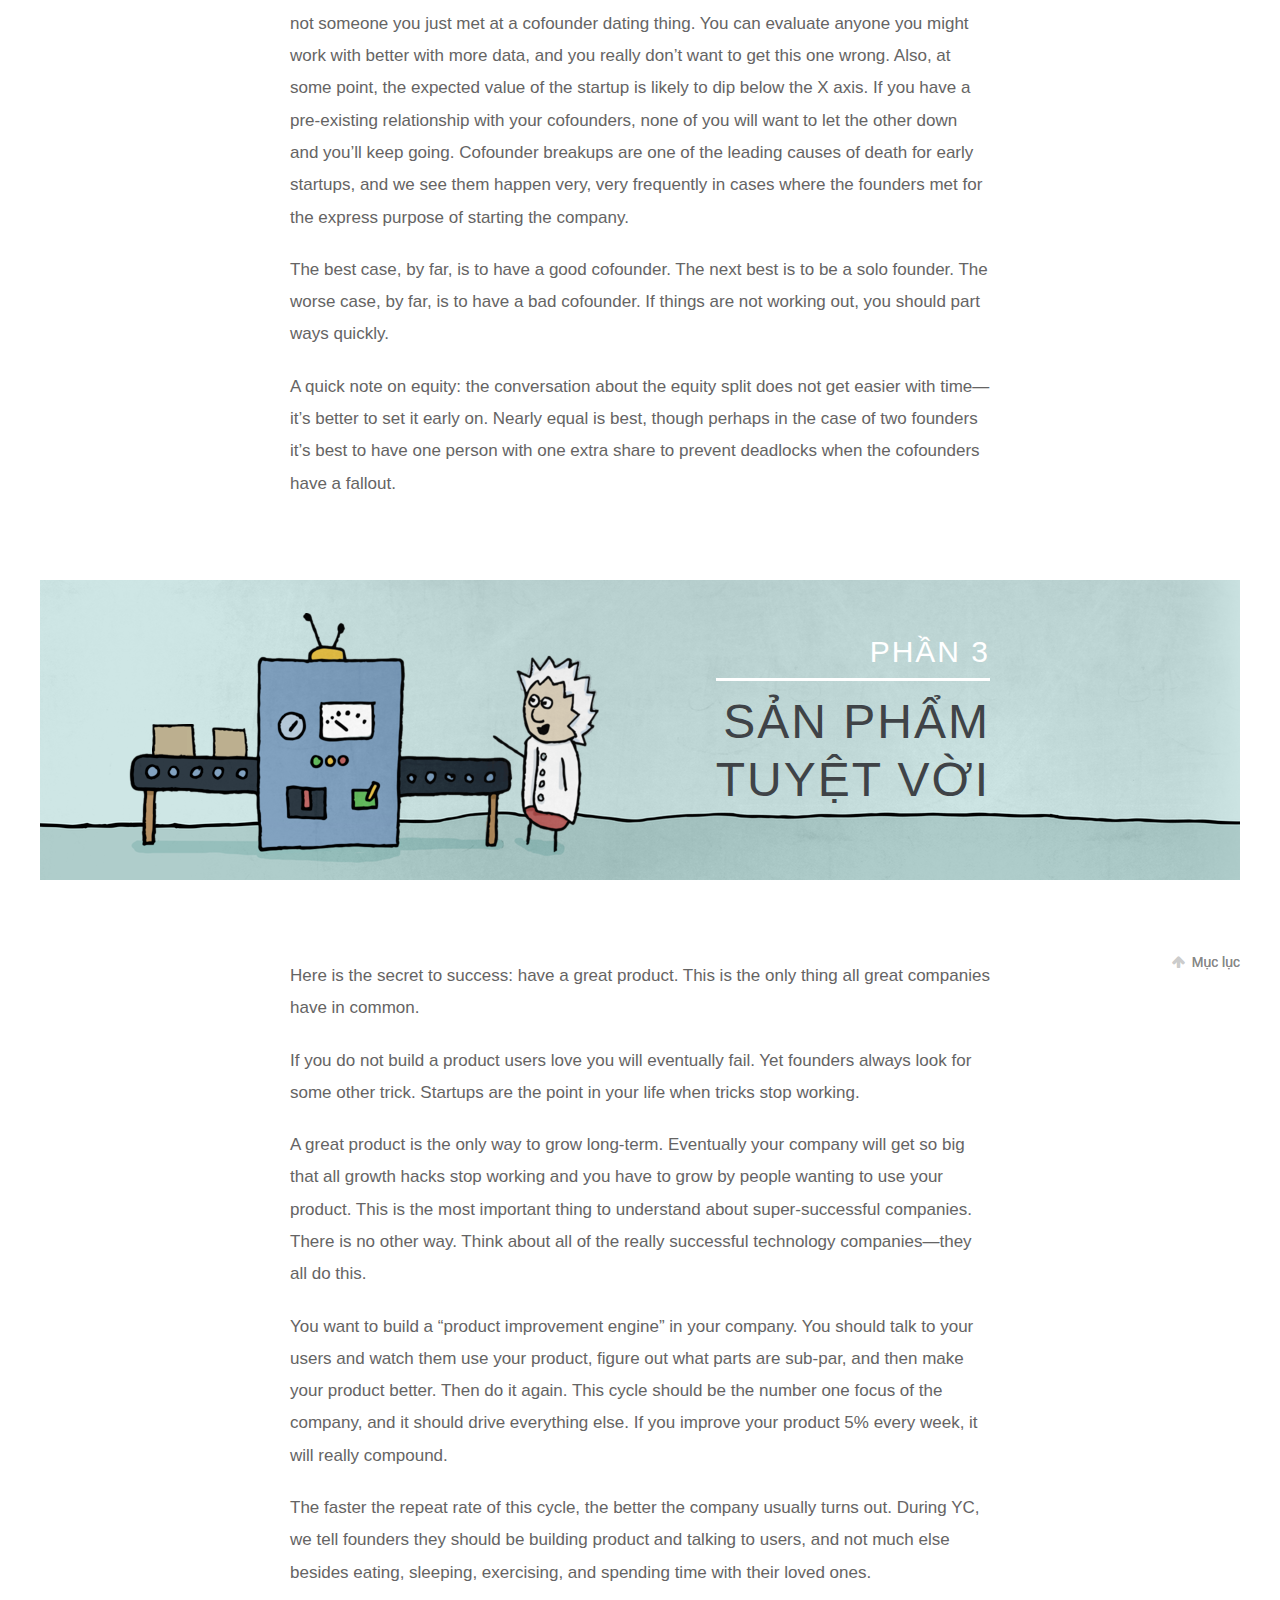
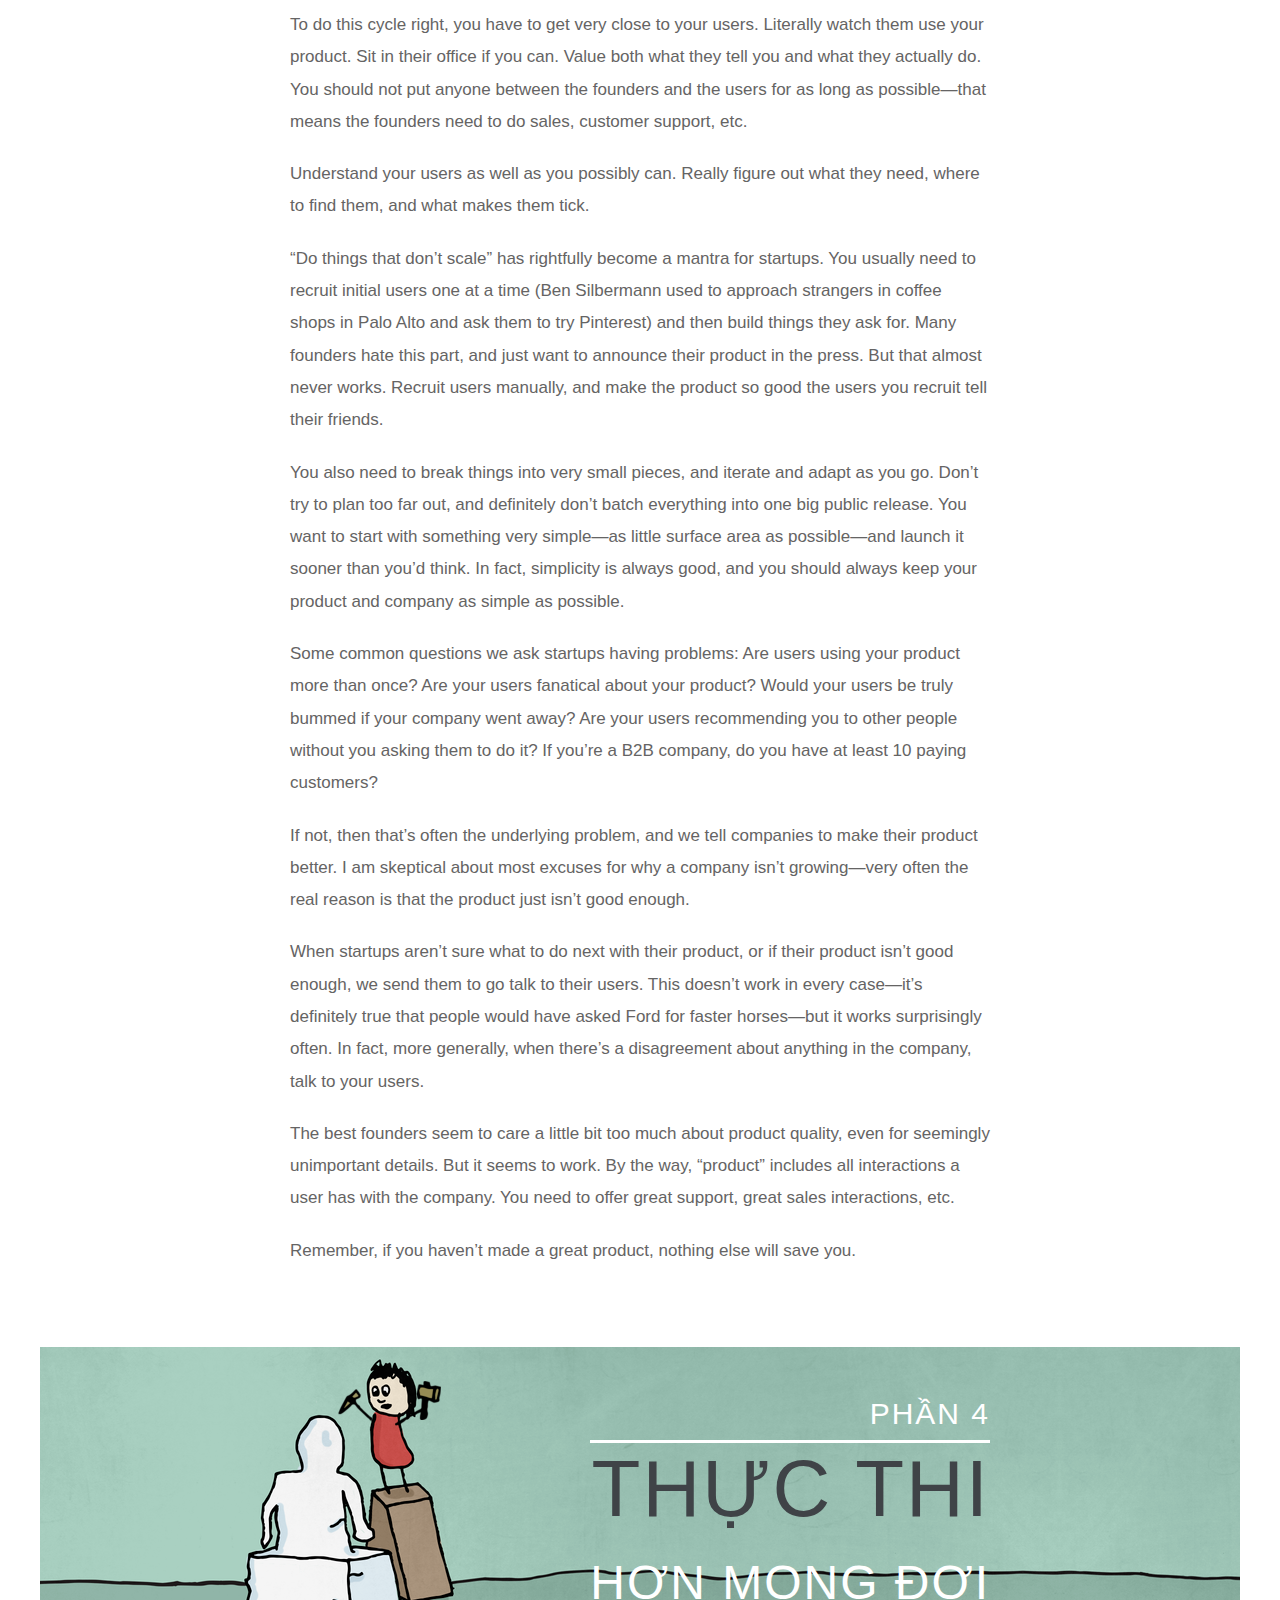
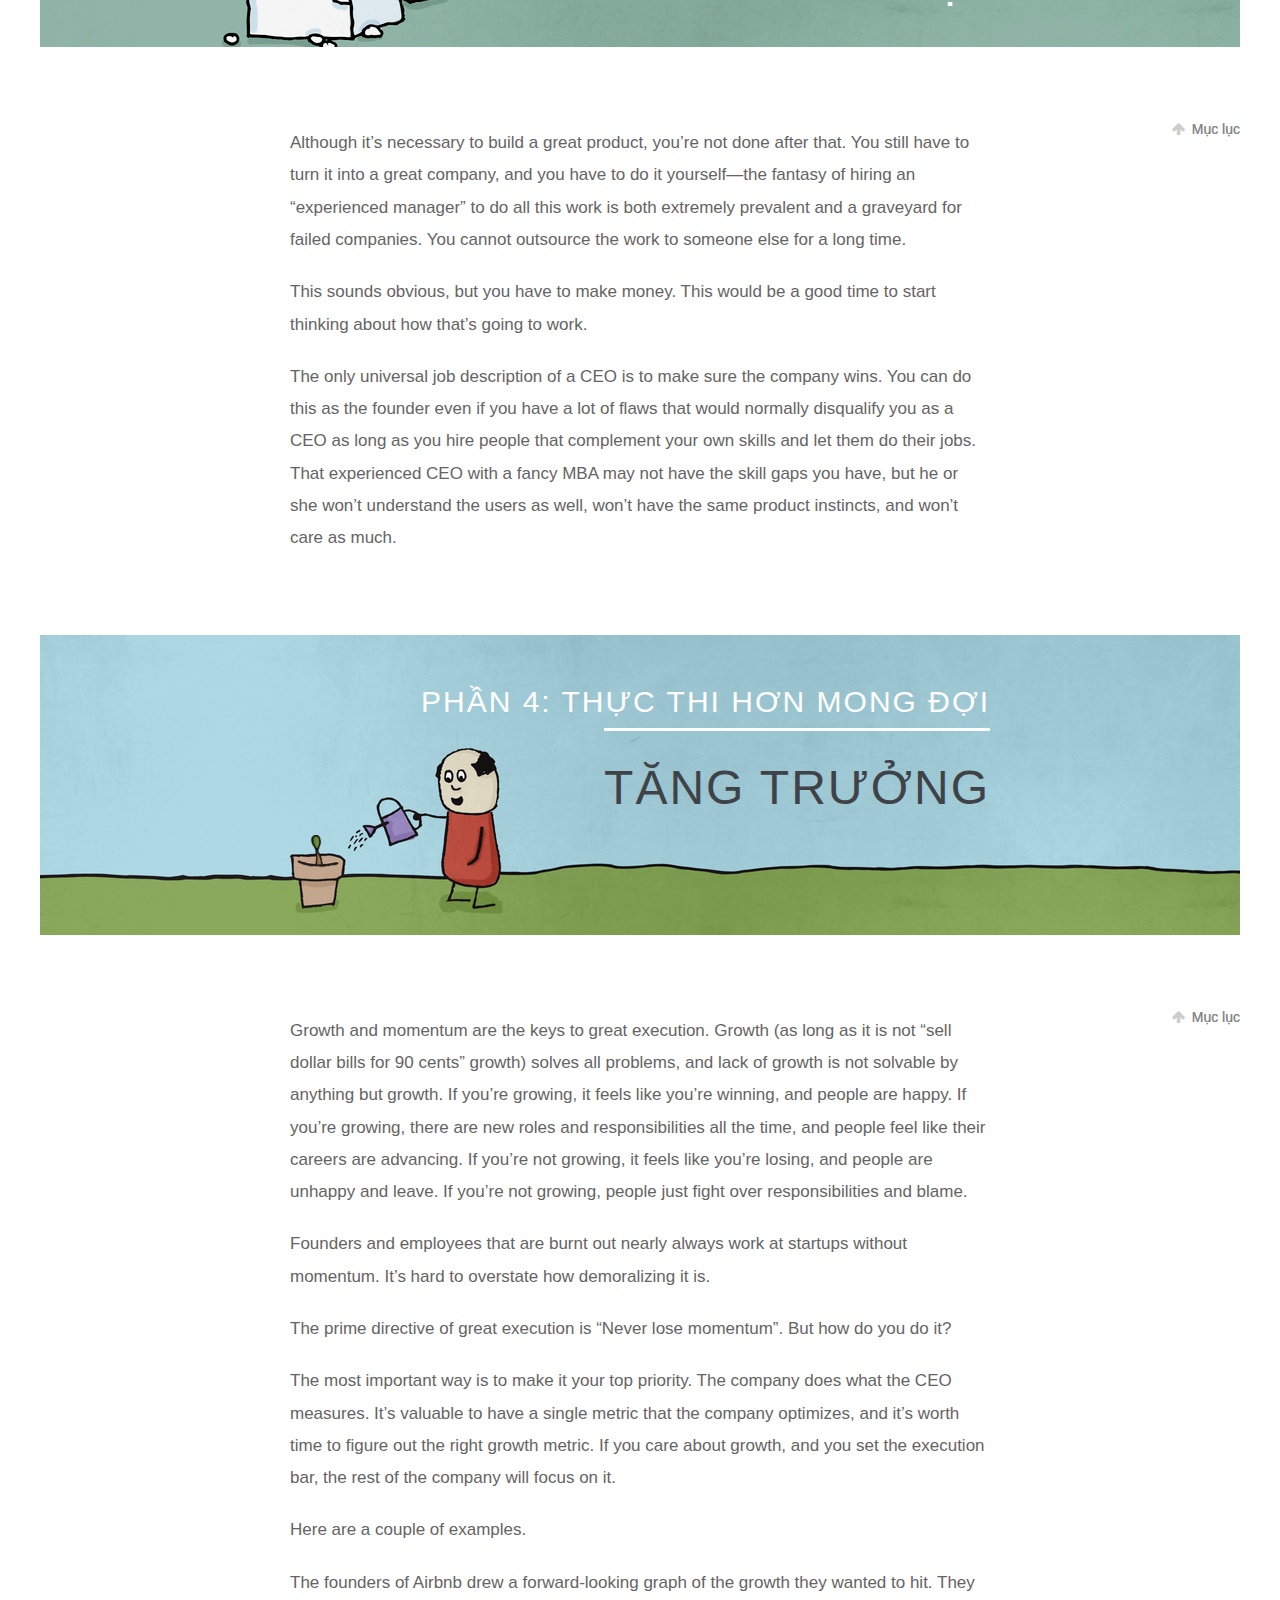
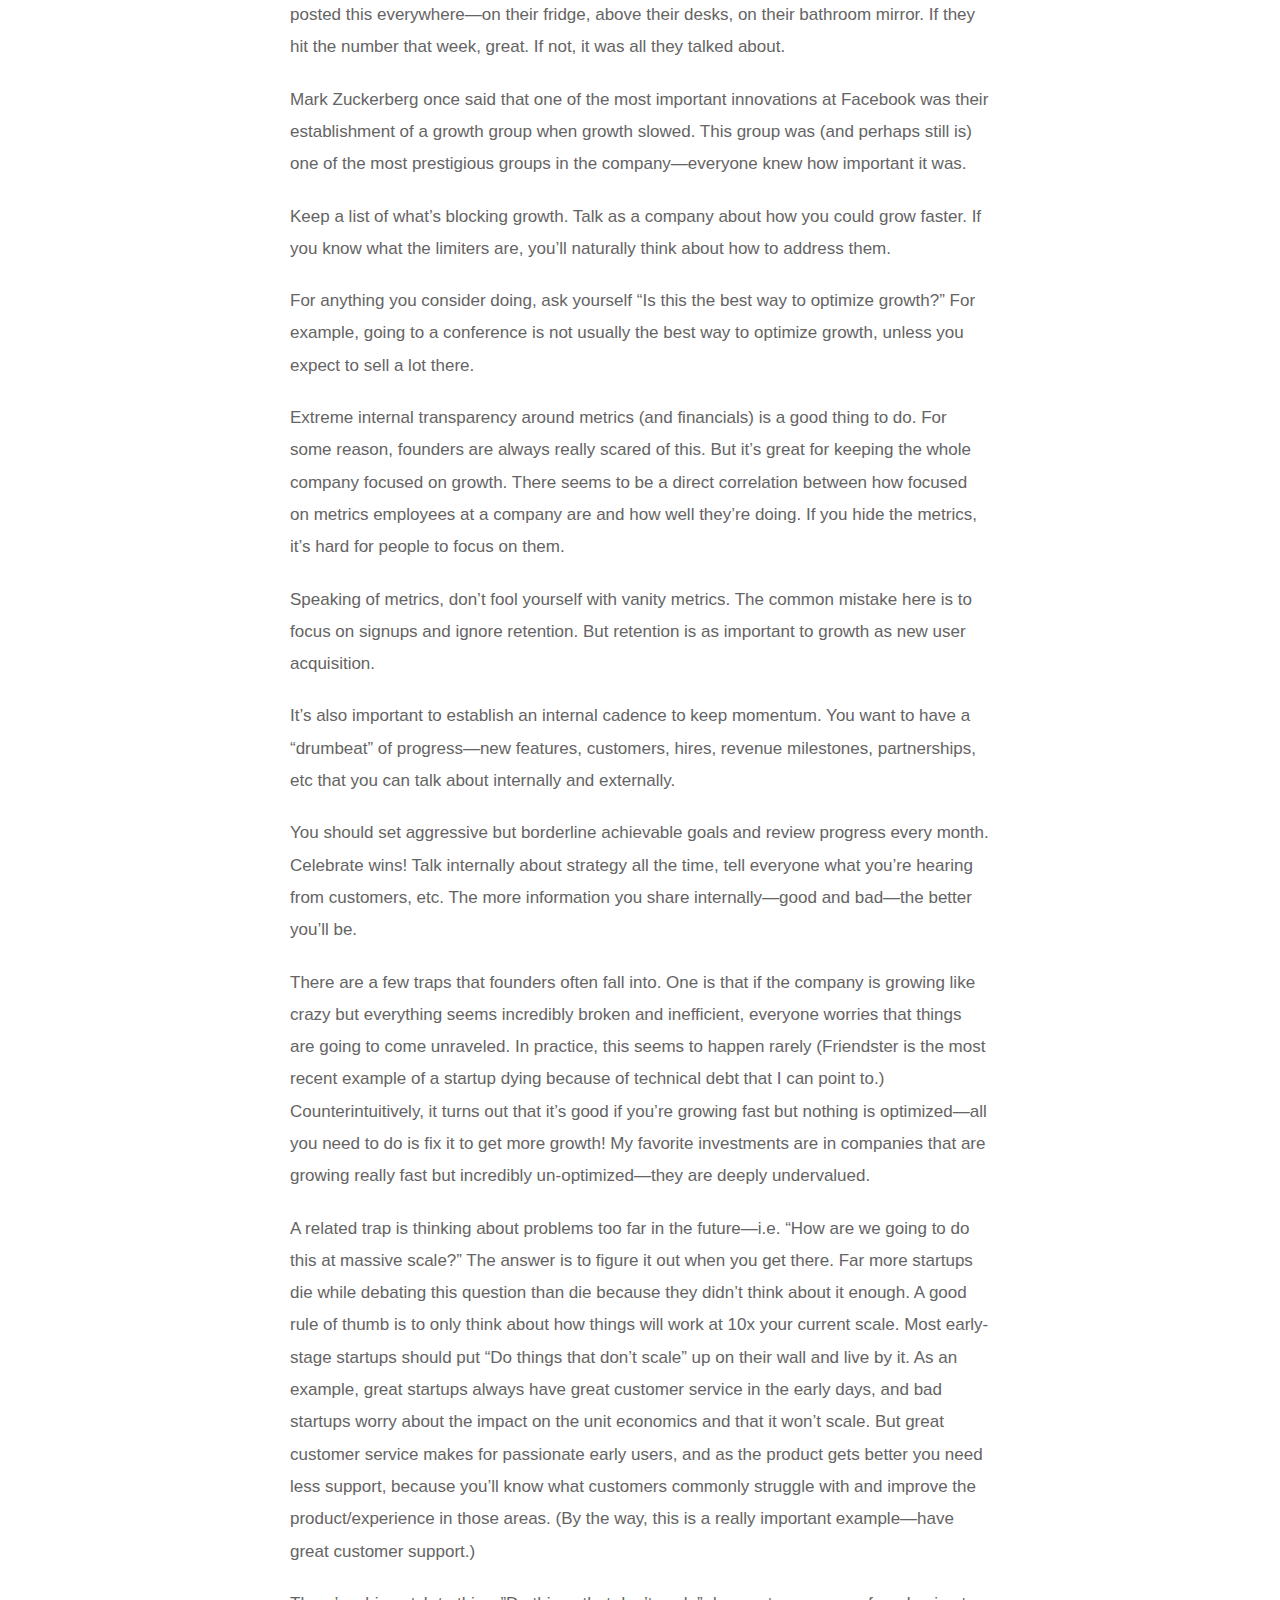
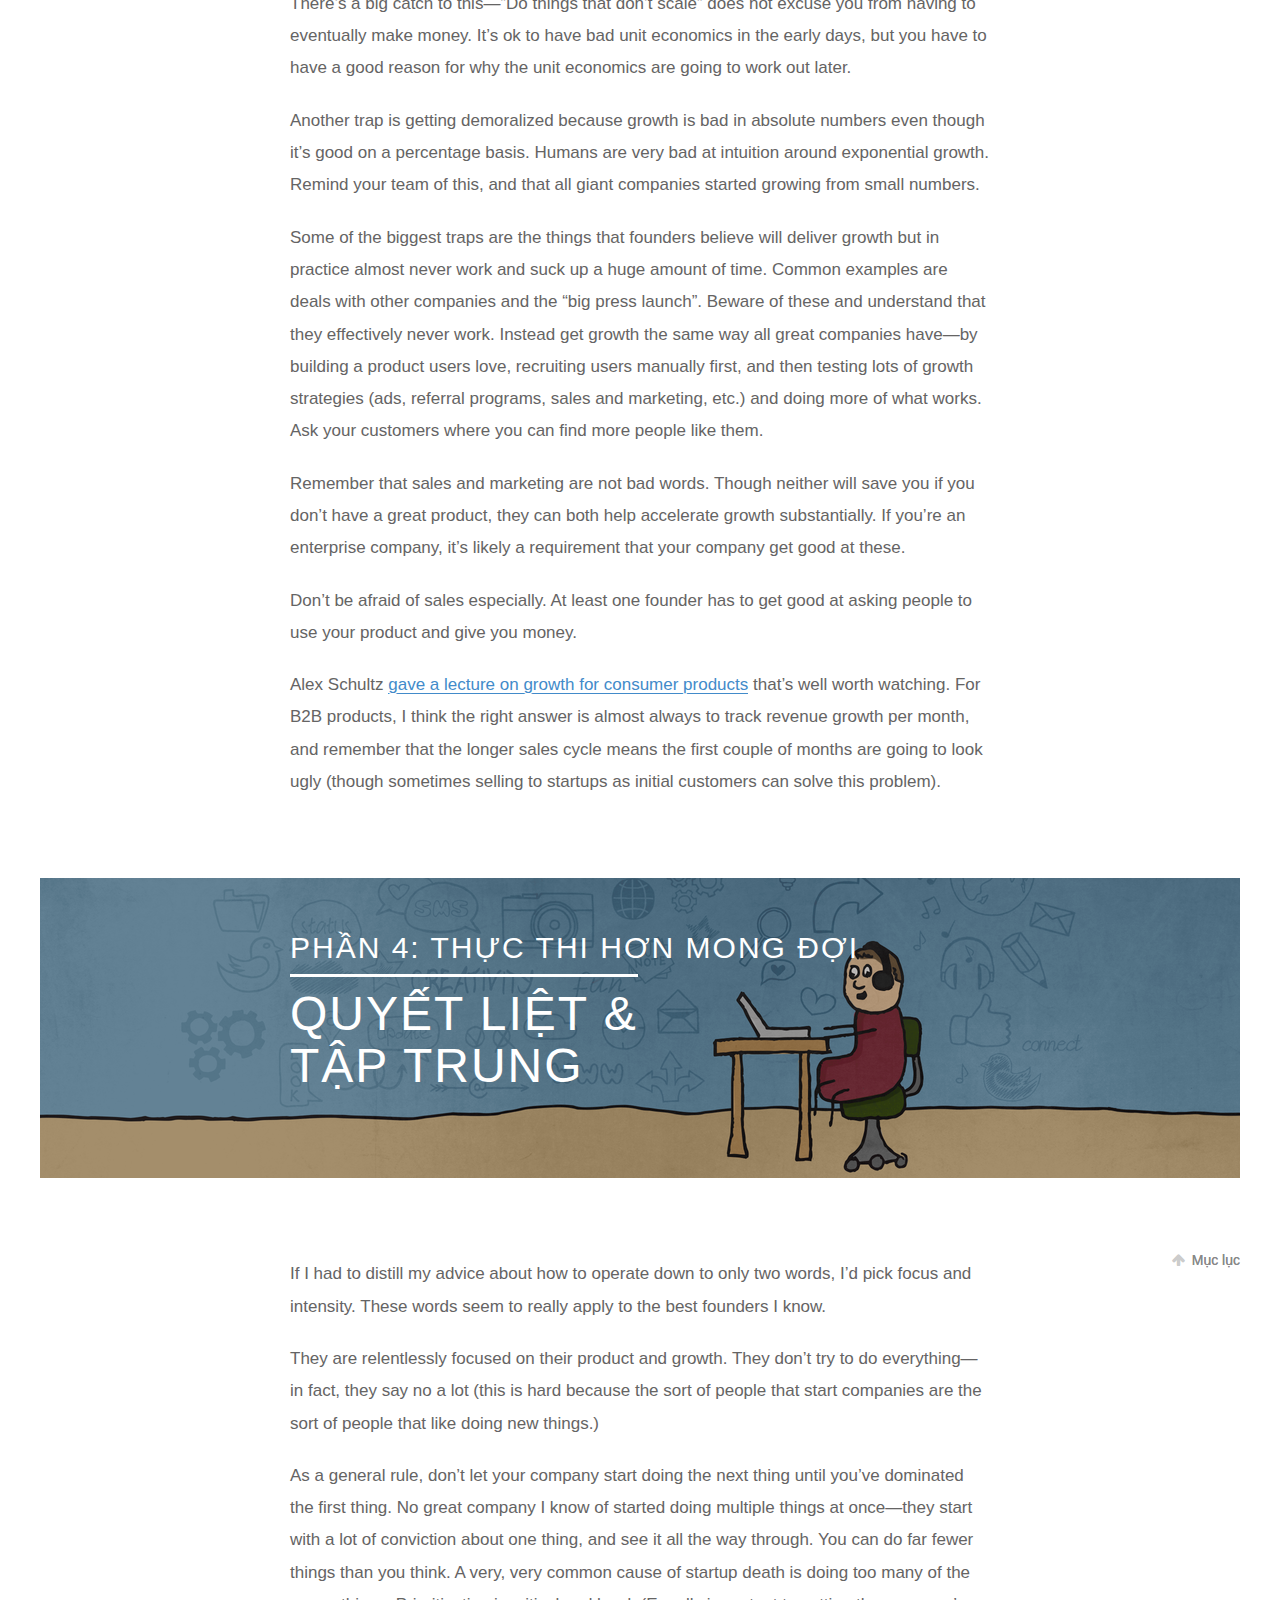
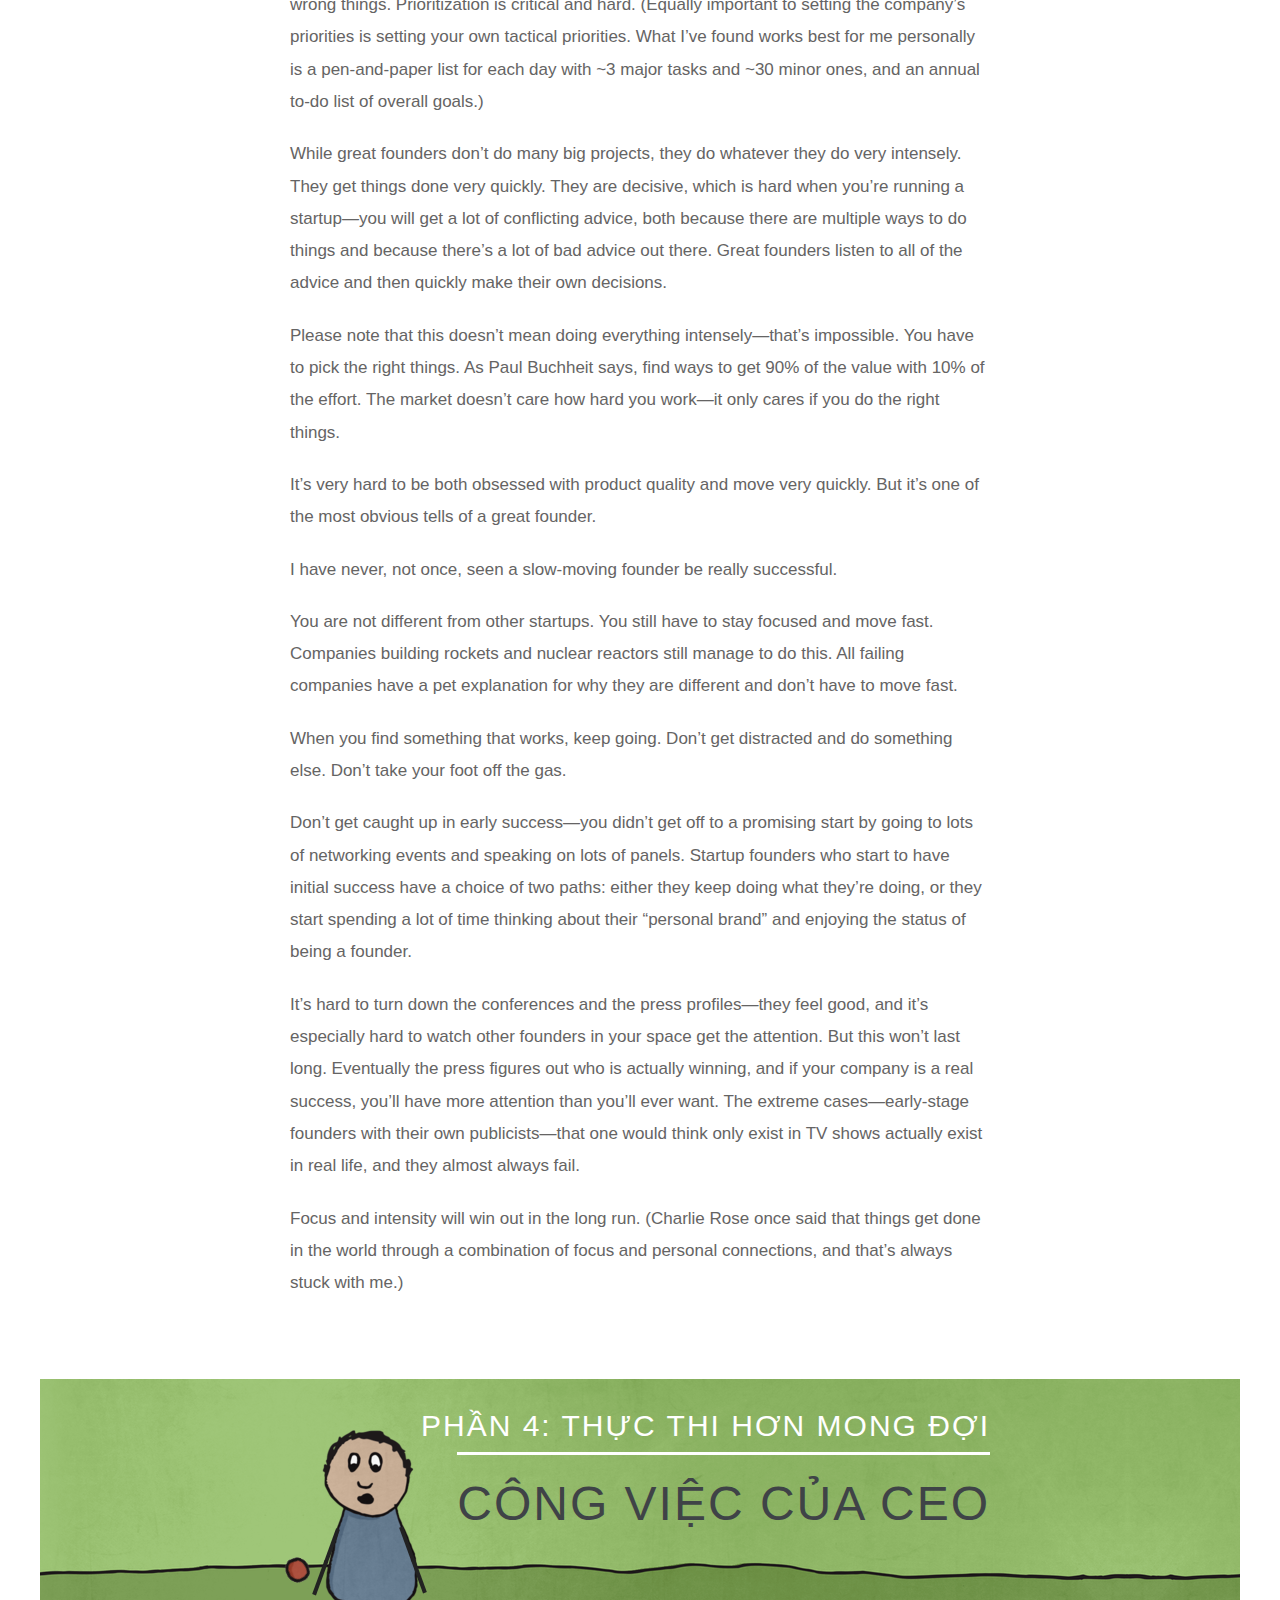
==== commit 17589724: "Update book keywords (#5)" ====
--- a/index.html
+++ b/index.html
@@ -5,9 +5,9 @@
   <meta charset="utf-8">
   <title>Startup Playbook </title>
   <link href="/img/facebook.png" rel="image_src">
-  <meta name="description" content="Para ter uma startup de sucesso, você precisa: uma excelente idea, um excelente mercado, um excelente time, um excelente produto, e uma excelente execução.">
+  <meta name="description" content="Để khởi nghiệp thành công, bạn cần có: một ý tưởng xuất sắc, một thị trường đầy tiềm năng, một đội nhóm ưu tú, một sản phẩm tuyệt vời và sự thực thi trên mức mong đợi.">
   <meta property="og:title" content="Startup Playbook">
-  <meta property="og:site_name" content="Sam Altman">
+  <meta property="og:site_name" content="Duy–Thanh Doan">
   <meta property="og:image" content="/img/facebook.png">
   <meta name="viewport" content="width=device-width, initial-scale=1">
   <link rel="stylesheet" href="lib/bootstrap/dist/css/bootstrap.min.css">
@@ -44,19 +44,19 @@
       </li>
       <li>
         <a href="#team" class="team">
-          <div class="icon"></div><span>Phần 2:</span> Đội Nhóm<br/> Tuyệt Vời</a>
+          <div class="icon"></div><span>Phần 2:</span> Đội Nhóm<br/> Ưu Tú</a>
       </li>
       <li>
         <a href="#product" class="product">
-          <div class="icon"></div><span>Phần 3:</span> Sản Phẩm<br/> Chất Lượng</a>
+          <div class="icon"></div><span>Phần 3:</span> Sản Phẩm<br/> Tuyệt Vời</a>
       </li>
       <li>
         <a href="#execution" class="execution">
-          <div class="icon"></div><span>Phần 4:</span> Thực Thi<br/> Hiệu Quả</a>
+          <div class="icon"></div><span>Phần 4:</span> Thực Thi<br/> Hơn Mong Đợi</a>
       </li>
       <li>
         <a href="#closing" class="closing">
-          <div class="icon"></div>Lời kết</a>
+          <div class="icon"></div>Lời Kết</a>
       </li>
     </ul>
     <div class="toc-arrow">
@@ -104,7 +104,7 @@
   <div class="mobile-wrapper">
     <div class="bg-idea bg">
       <div class="bg-inside">
-        <h3><span>Phần 1</span><strong>Ý Tưởng</strong></h3>
+        <h3><span>Phần 1</span><strong><font size="15px">Ý Tưởng</font></strong></h3>
         <div class="mouth"></div>
         <div class="apple-shadow"></div>
         <div class="apple">
@@ -155,7 +155,7 @@
         </div>
         <div class="top"></div>
         <div class="top-leg"></div>
-        <h3><span>Phần 2</span><strong>Đội Nhóm<br/> Tuyệt Vời</strong></h3></div>
+        <h3><span>Phần 2</span><strong><font size="15px">Đội Nhóm Ưu Tú</font></strong></h3></div>
     </div>
   </div>
   <div class="top">
@@ -189,7 +189,7 @@
           <div class="blocker2"></div>
         </div>
         <div class="machine"></div>
-        <h3 class="right"><span>Phần 3</span><strong>Sản Phẩm<br/> Chất Lượng</strong></h3></div>
+        <h3 class="right"><span>Phần 3</span><strong><font size="15px">Sản Phẩm<br/> Tuyệt Vời</font></strong></h3></div>
     </div>
   </div>
   <div class="top">
@@ -232,7 +232,7 @@
         <div class="dot"></div>
         <div class="dot2"></div>
         <div class="dot3"></div>
-        <h3 class="right"><span>Phần 4</span><strong> Thực thi<br/> Hiệu quả</strong></h3></div>
+        <h3 class="right"><span>Phần 4</span><strong> Thực Thi<font size="19px" color="white"></br> Hơn Mong Đợi</font></strong></h3></div>
     </div>
   </div>
   <div class="top">
@@ -262,7 +262,7 @@
           </div>
           <div class="pot"></div>
         </div>
-        <h3 class="right"><span>Phần 4: Thực thi Hiệu quả</span><strong><font size="15px">Tăng trưởng</font></strong></h3></div>
+        <h3 class="right"><span>Phần 4: Thực Thi Hơn Mong Đợi</span><strong><font size="15px">Tăng trưởng</font></strong></h3></div>
     </div>
   </div>
   <div class="top">
@@ -313,7 +313,7 @@
     <div class="bg-focus bg">
       <div class="bg-inside">
         <div class="light"></div>
-        <h3><span>Phần 4: Thực thi Hiệu quả</span><strong><font size="15px">Quyết liệt &amp;<br/> Tập trung</font></strong></h3></div>
+        <h3><span>Phần 4: Thực Thi Hơn Mong Đợi</span><strong><font size="15px">Quyết liệt &amp;<br/> Tập trung</font></strong></h3></div>
     </div>
   </div>
   <div class="top">
@@ -363,7 +363,7 @@
             <div class="arm-bottom"></div>
           </div>
         </div>
-        <h3 class="right"><span>Phần 4: Thực thi Hiệu quả</span><strong><font size="10px">Công việc của CEO</font></strong></h3></div>
+        <h3 class="right"><span>Phần 4: Thực Thi Hơn Mong Đợi</span><strong><font size="10px">Công việc của CEO</font></strong></h3></div>
     </div>
   </div>
   <div class="top">
@@ -414,7 +414,7 @@
           <div class="megaphone"></div>
           <div class="text"></div>
         </div>
-        <h3 class="right"><span>Phần 4: Thực thi Hiệu quả</span><strong>Tuyển dụng &amp;</br> Quản lý</strong></h3></div>
+        <h3 class="right"><span>Phần 4: Thực Thi Hơn Mong Đợi</span><strong>Tuyển dụng &amp;</br> Quản lý</strong></h3></div>
     </div>
   </div>
   <div class="top">
@@ -453,7 +453,7 @@
       <div class="bg-inside">
         <div class="waves"></div>
         <div class="fin"></div>
-        <h3 class="right"><span>Phần 4: Thực thi Hiệu quả</span><strong>Đối thủ</strong></h3></div>
+        <h3 class="right"><span>Phần 4: Thực Thi Hơn Mong Đợi</span><strong><font size="15px">Đối thủ</font></strong></h3></div>
     </div>
   </div>
   <div class="top">
@@ -474,7 +474,7 @@
         <div class="money-outside">
           <div class="money"></div>
         </div>
-        <h3><span>Phần 4: Thực thi Hiệu quả</span><strong>Tạo ra tiền</strong></h3></div>
+        <h3><span>Phần 4: Thực Thi Hơn Mong Đợi</span><strong><font size="15px">Tạo ra tiền</font></strong></h3></div>
     </div>
   </div>
   <div class="top">
@@ -498,7 +498,7 @@
         <div class="graph">
           <div class="arrow"></div>
         </div>
-        <h3><span>Phần 4: Thực thi Hiệu quả</span><strong>Gọi vốn</strong></h3></div>
+        <h3><span>Phần 4: Thực Thi Hơn Mong Đợi</span><strong><font size="15px">Gọi vốn</font></strong></h3></div>
     </div>
   </div>
   <div class="top">
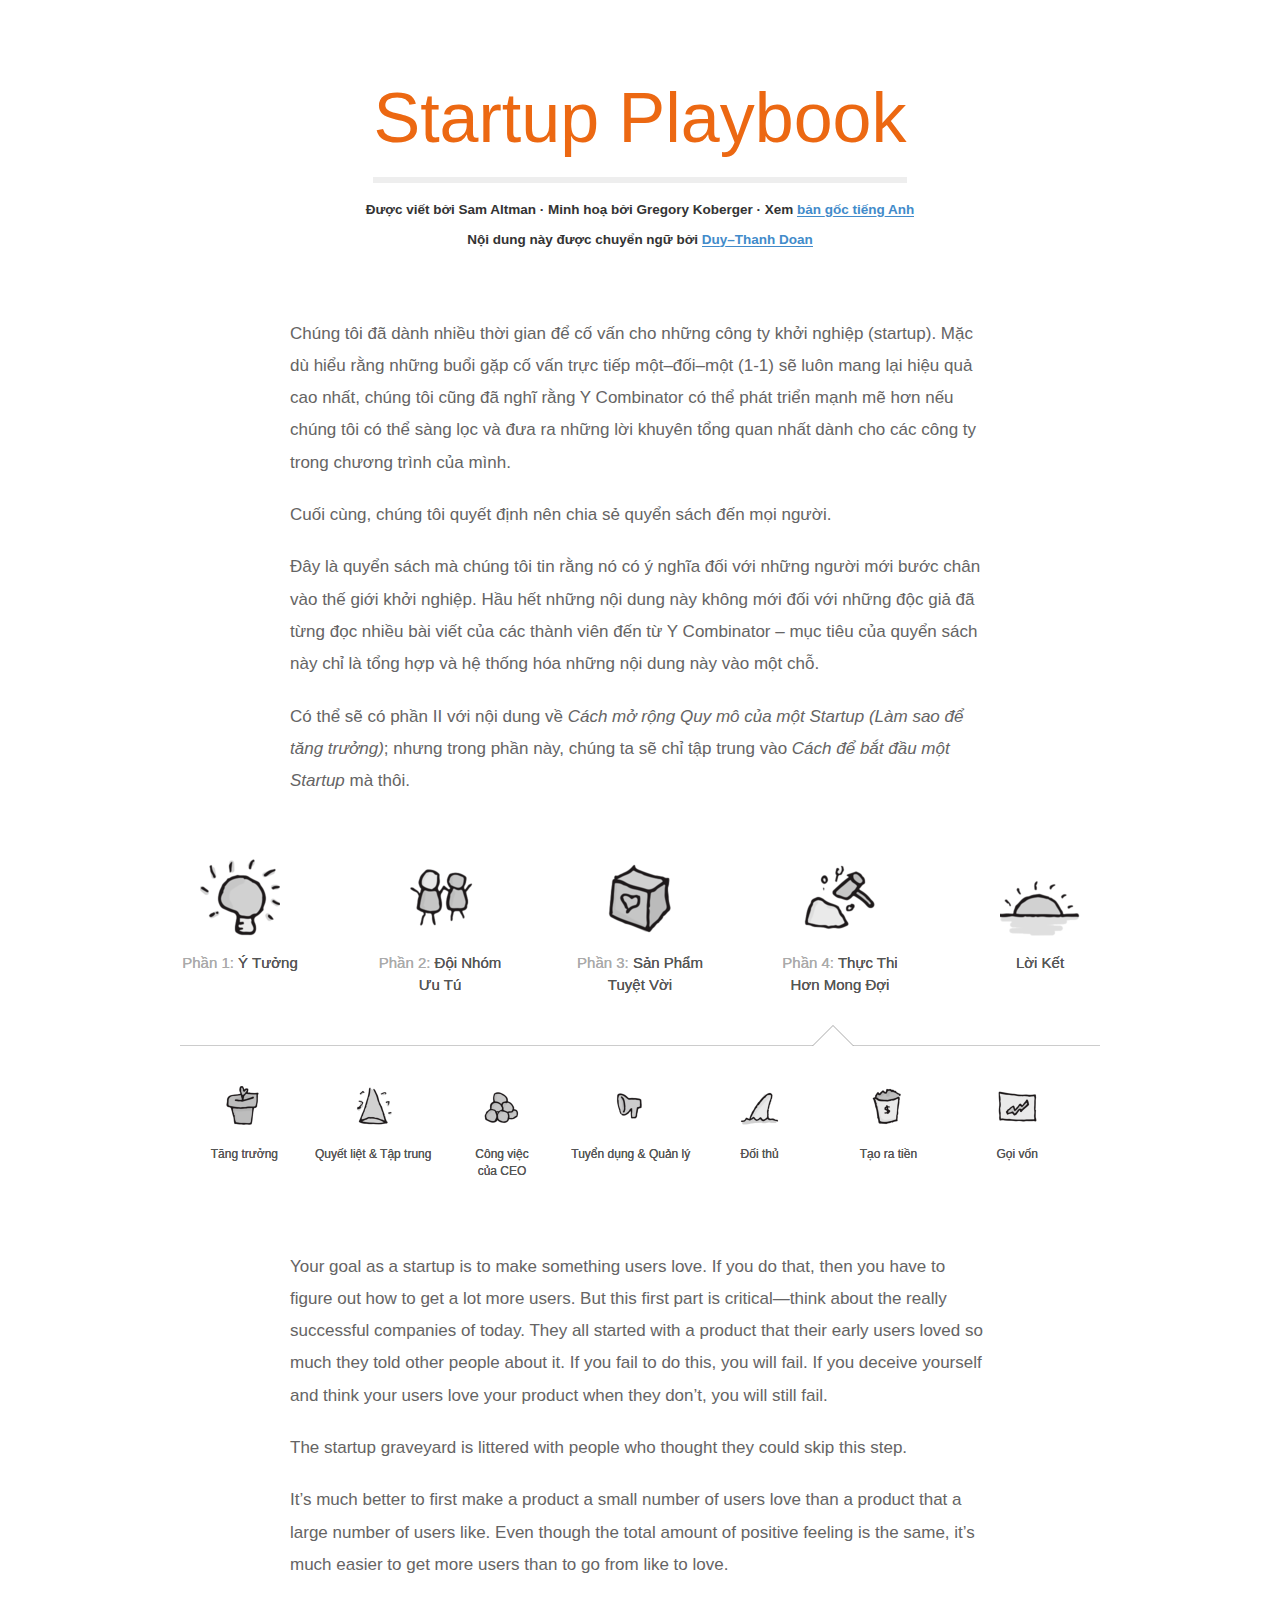
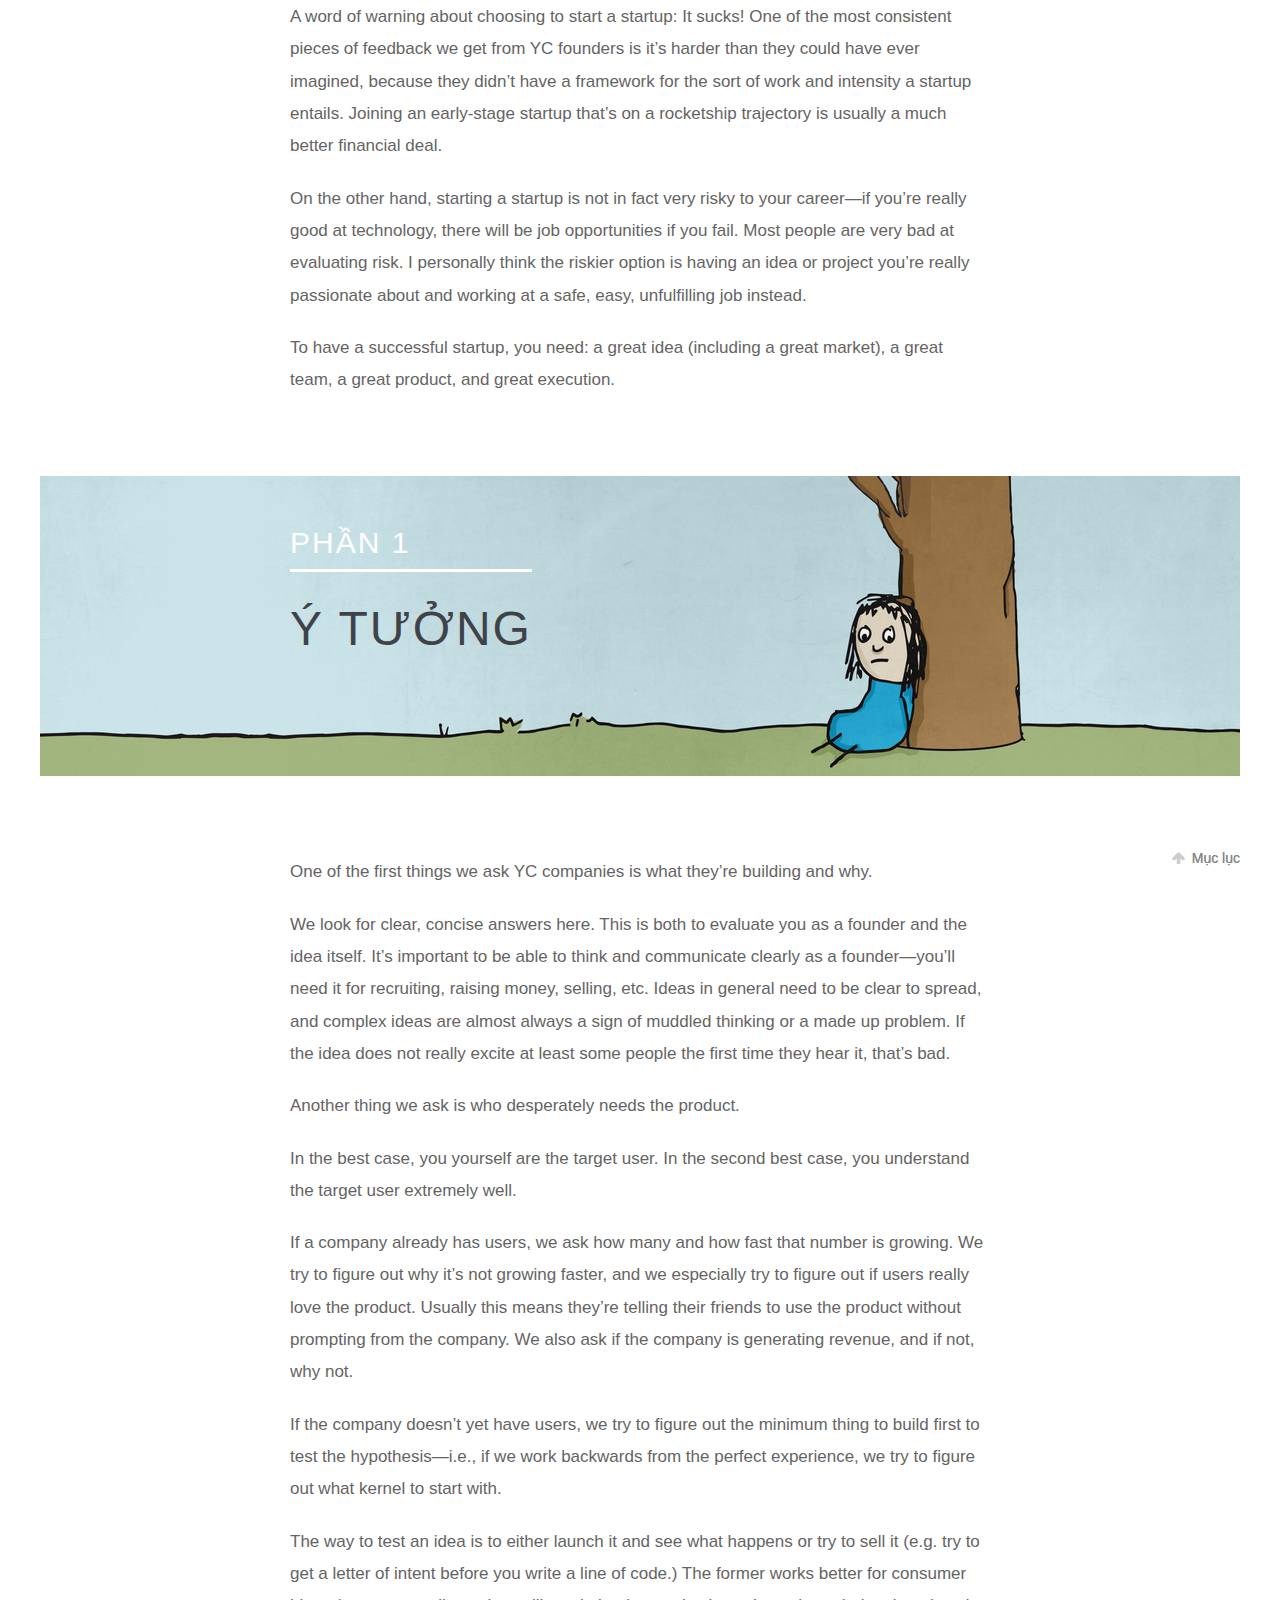
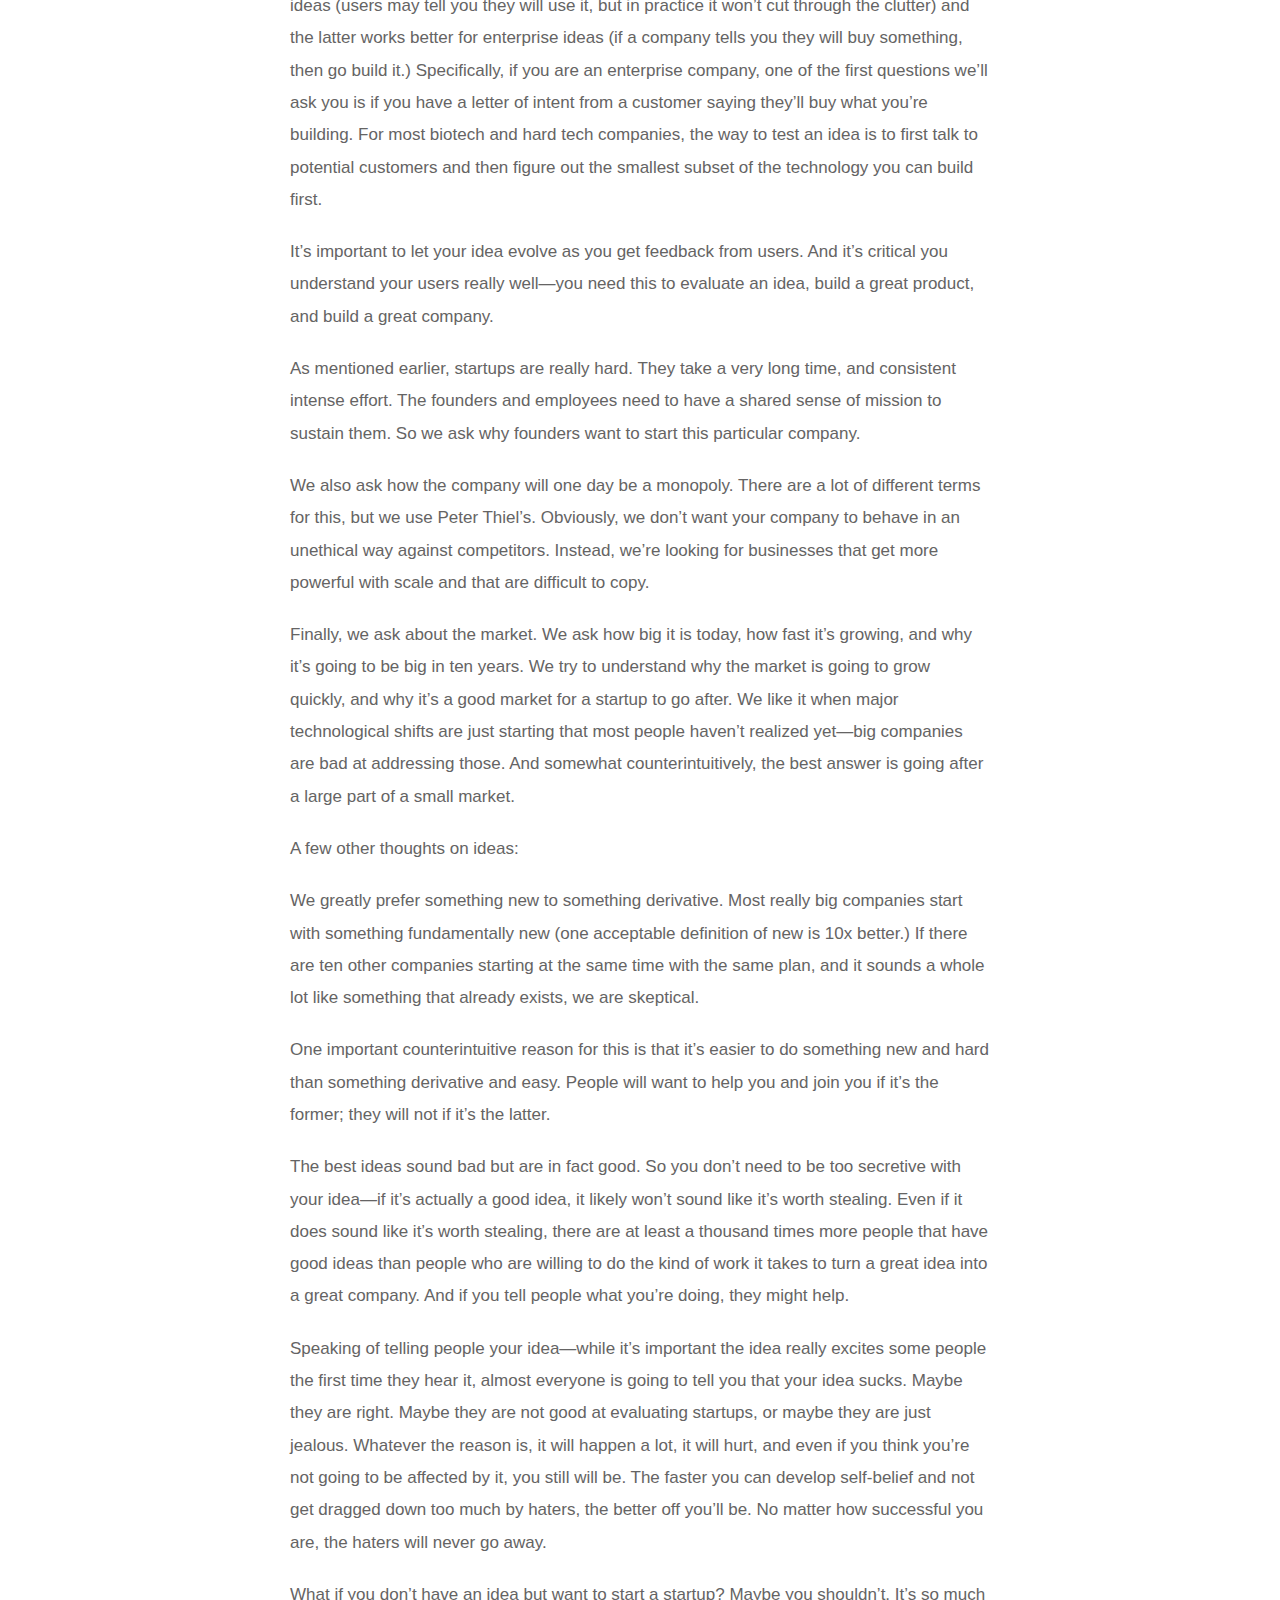
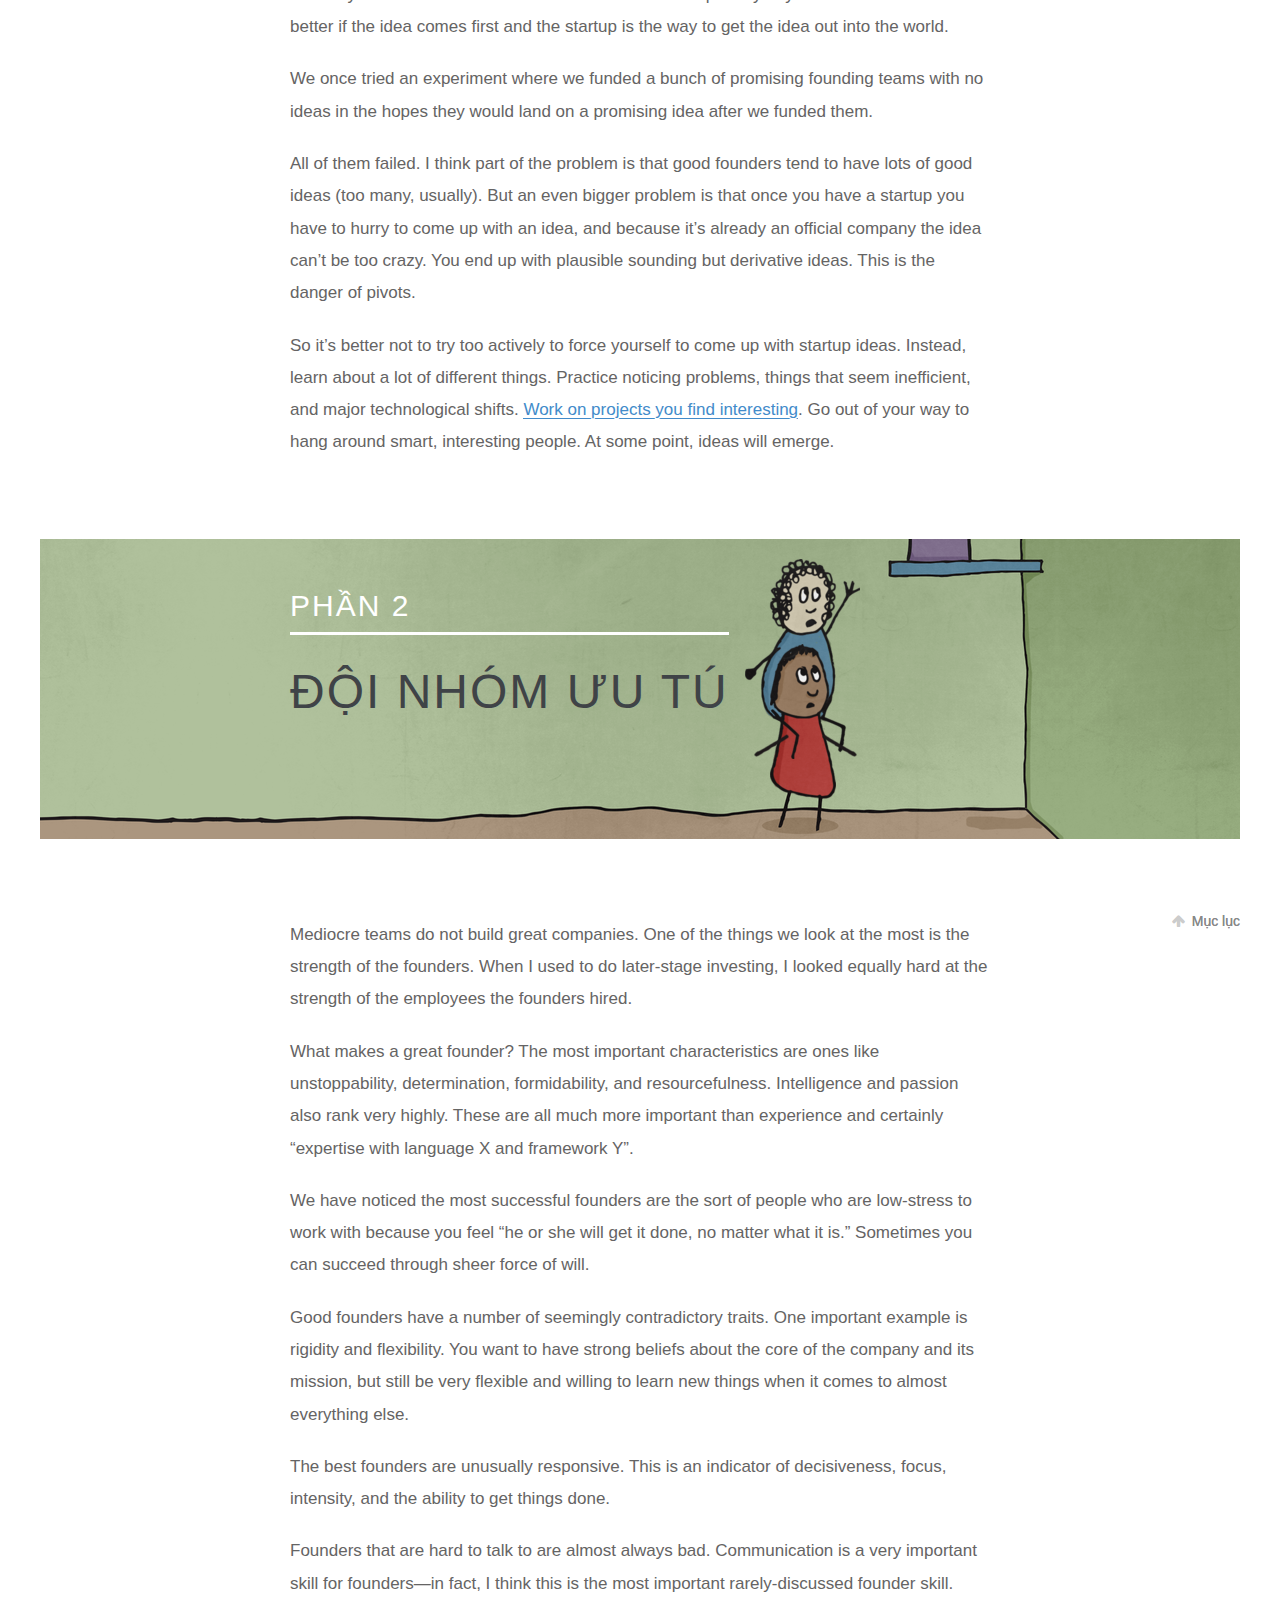
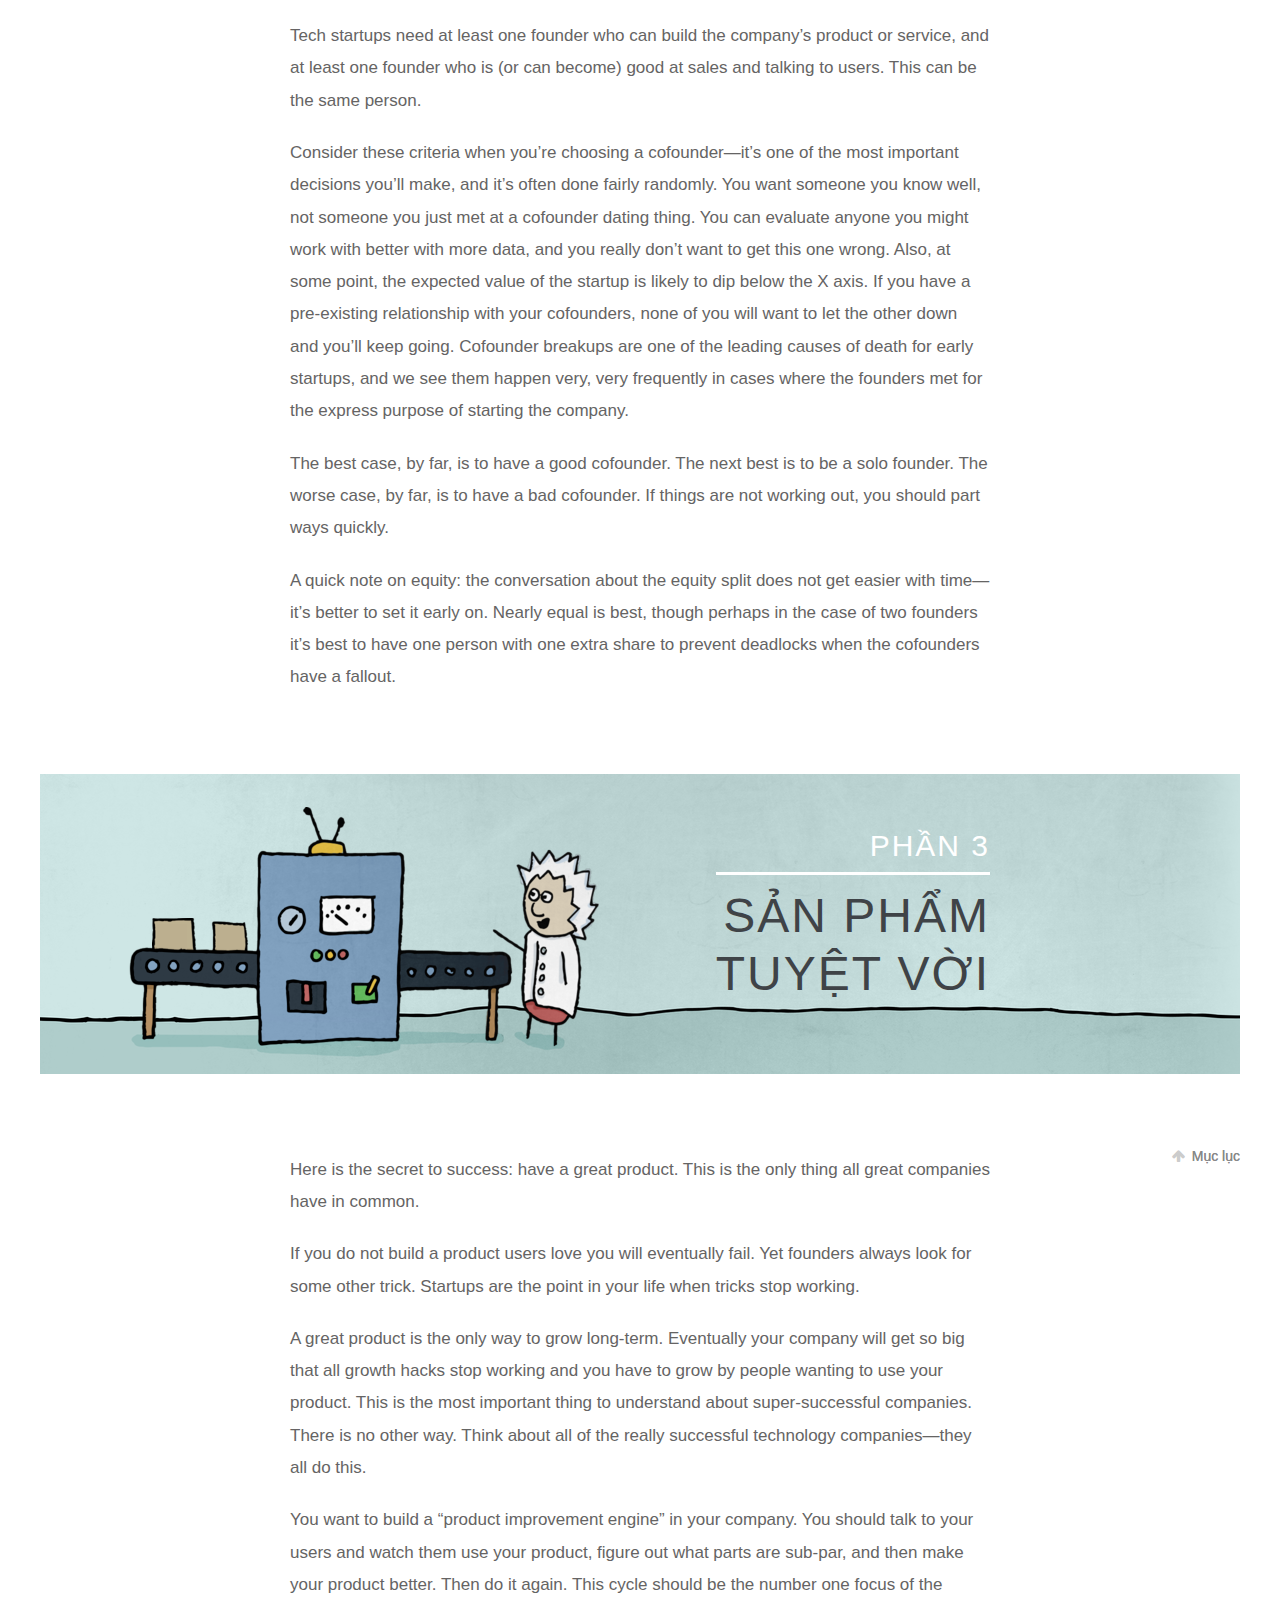
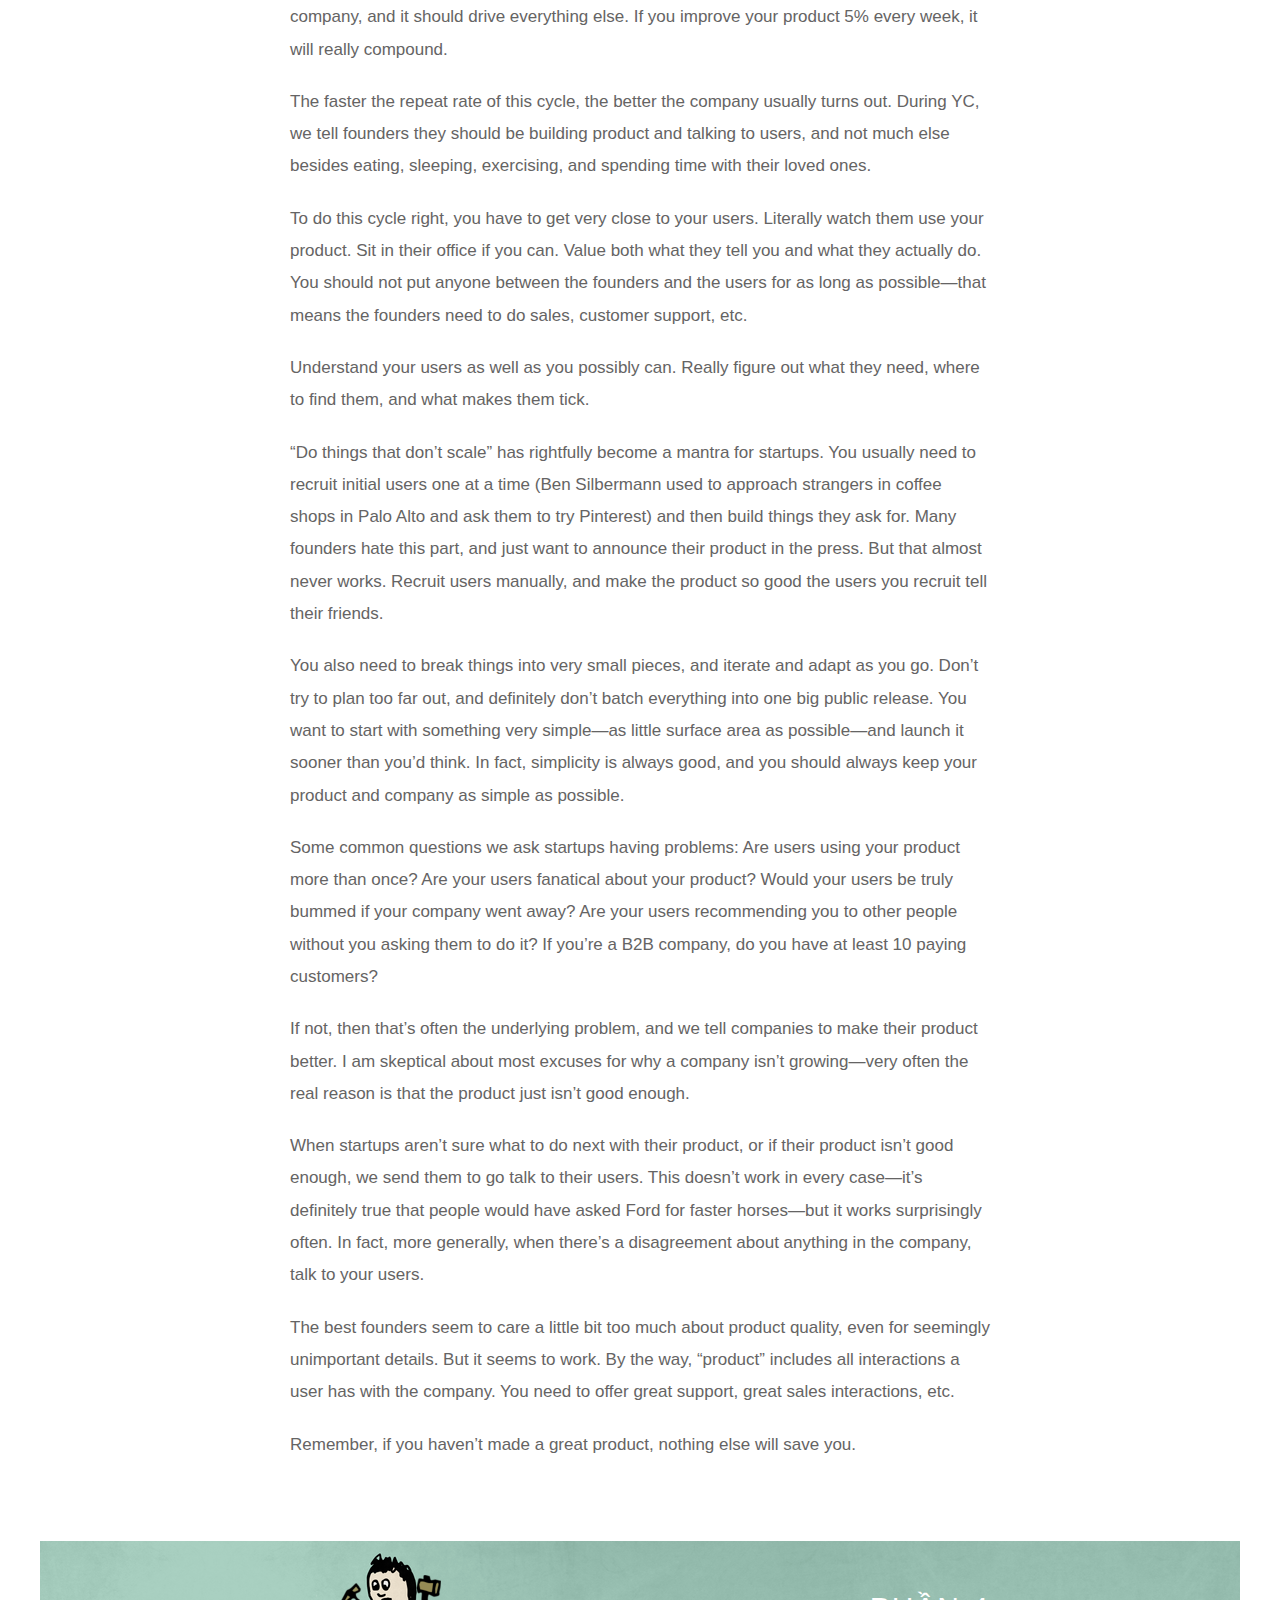
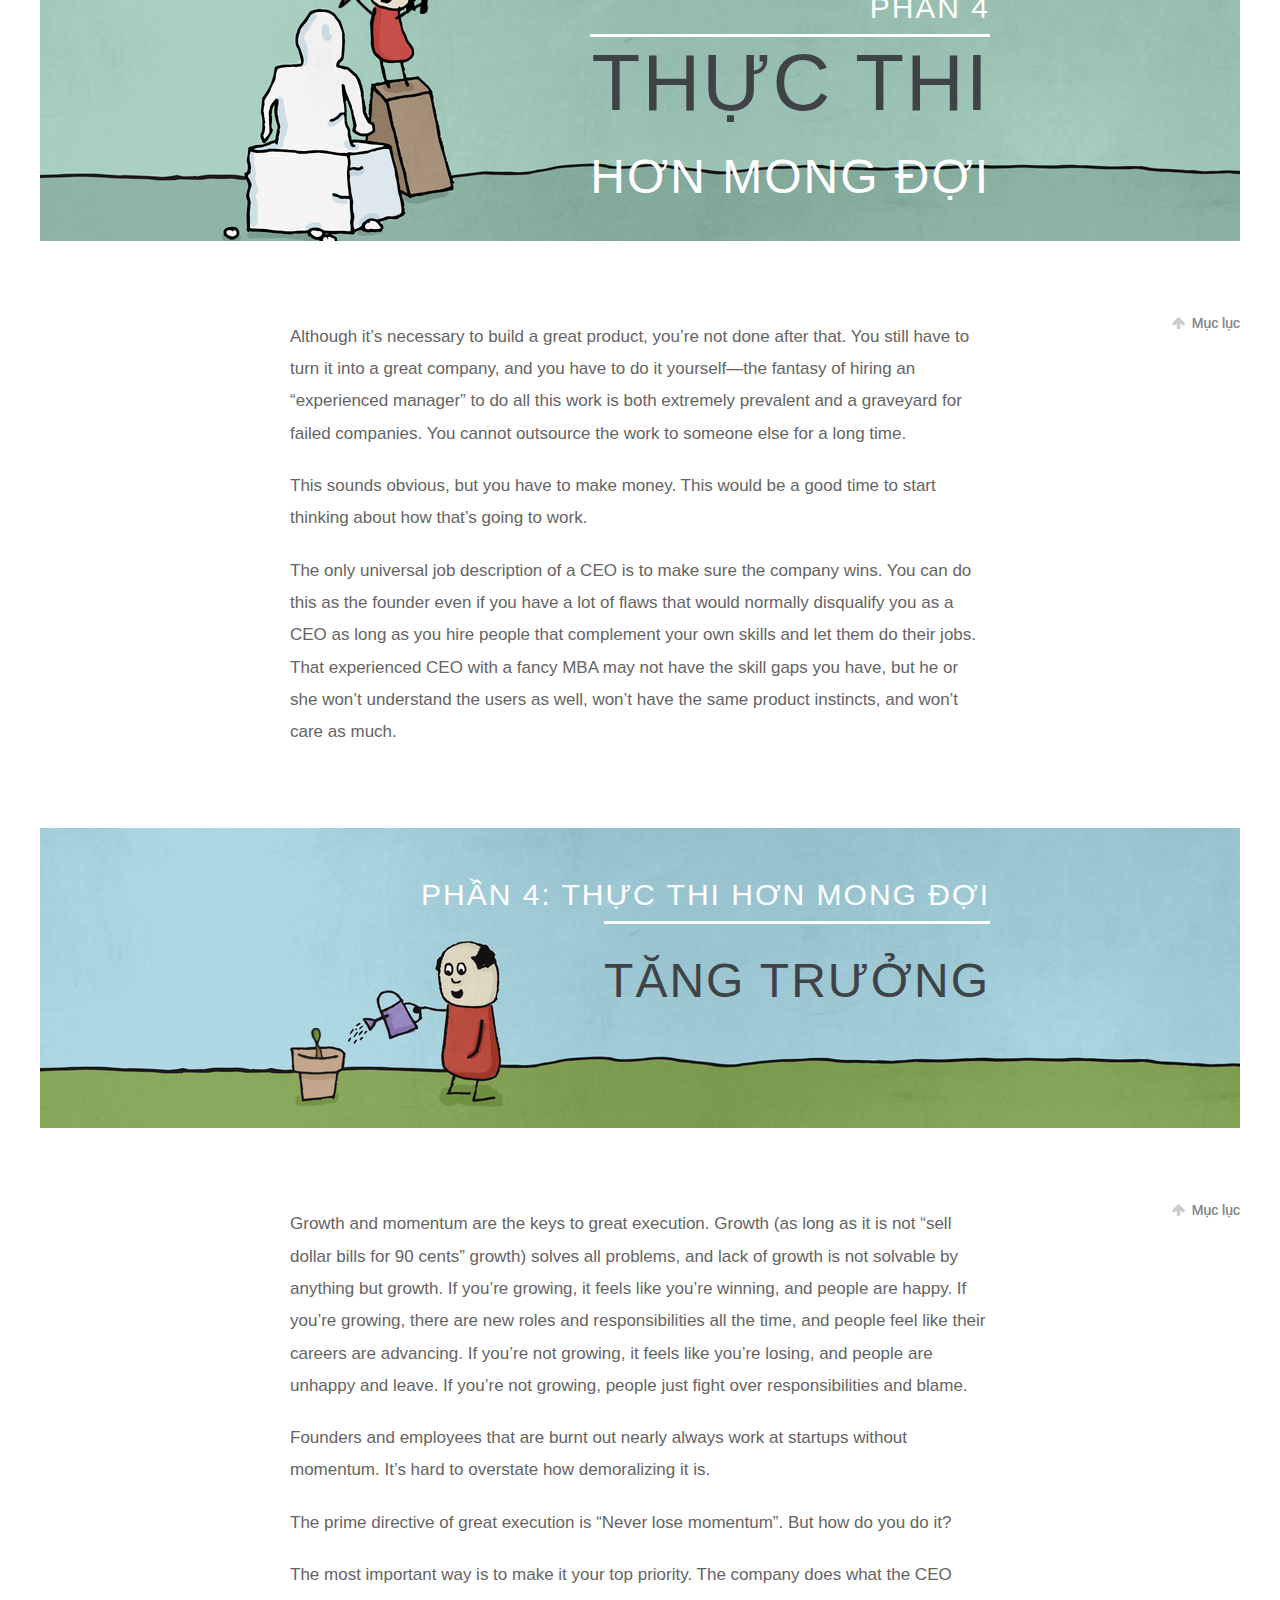
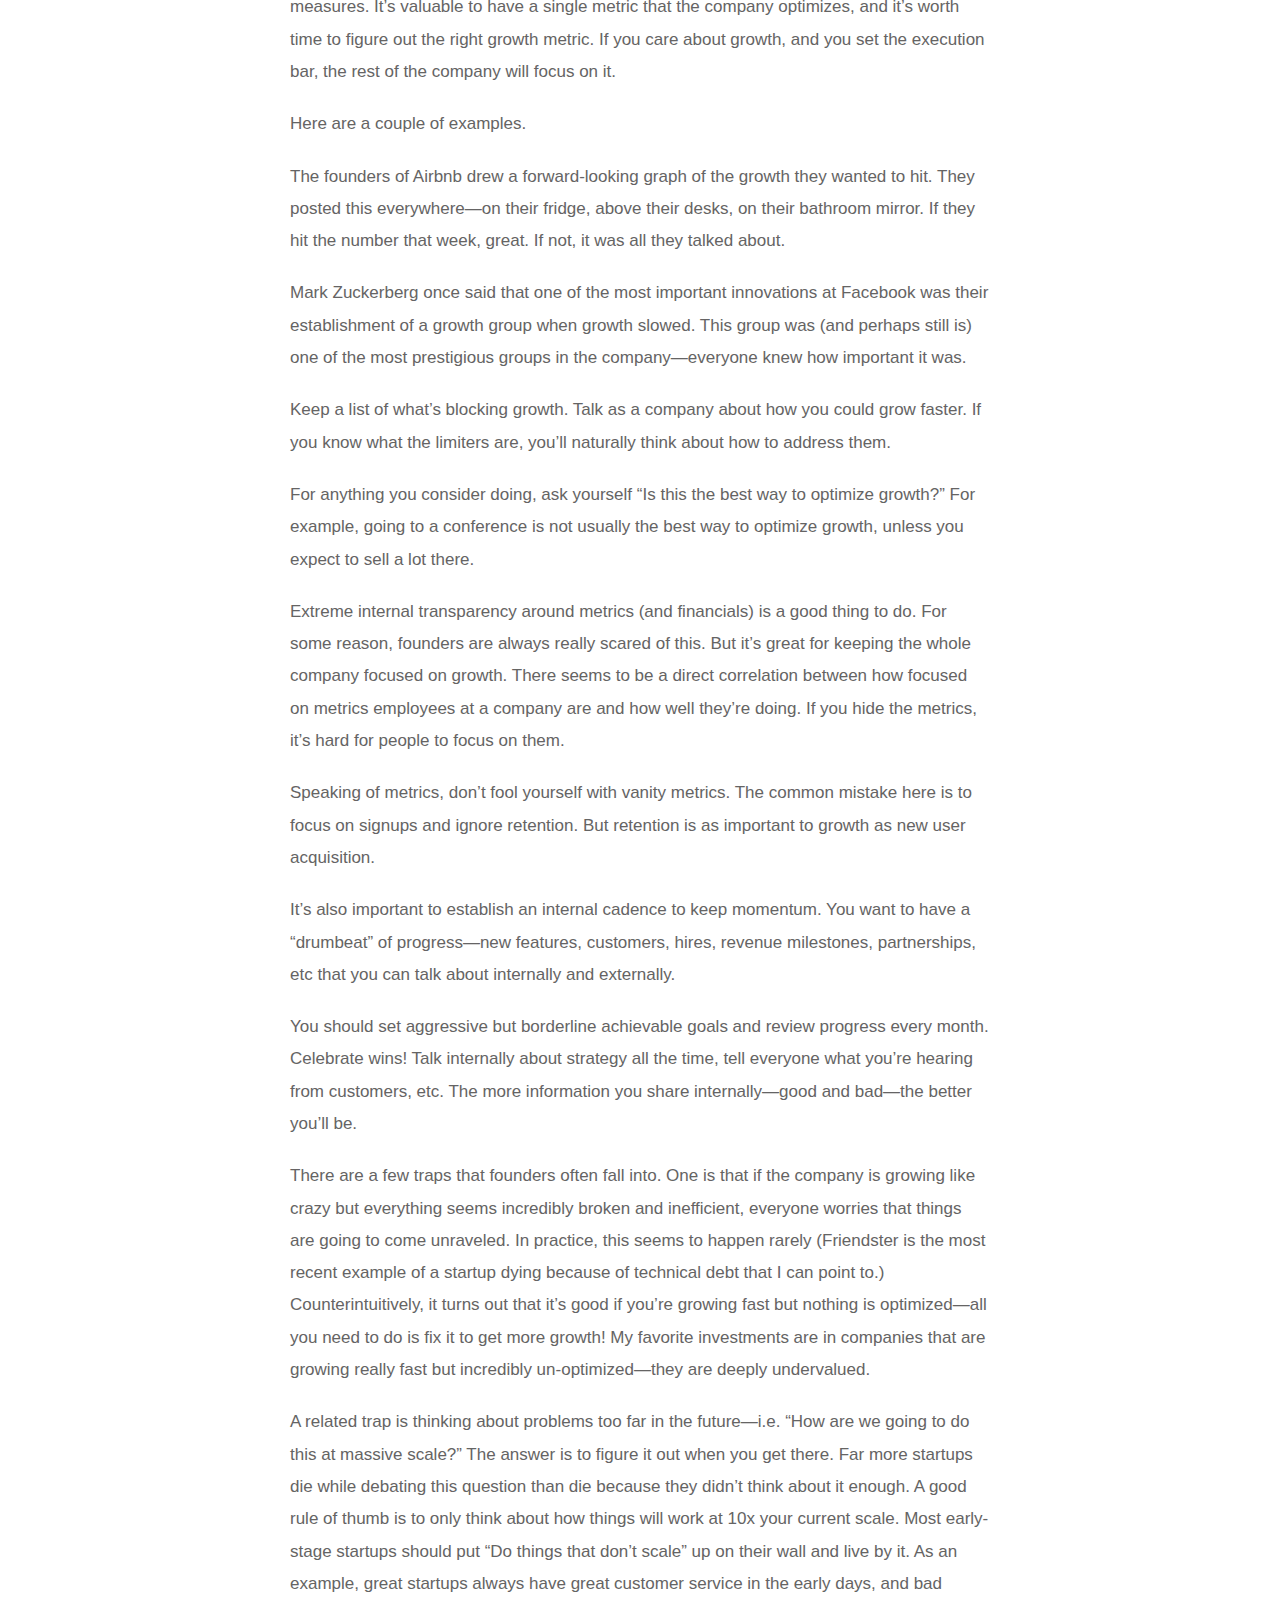
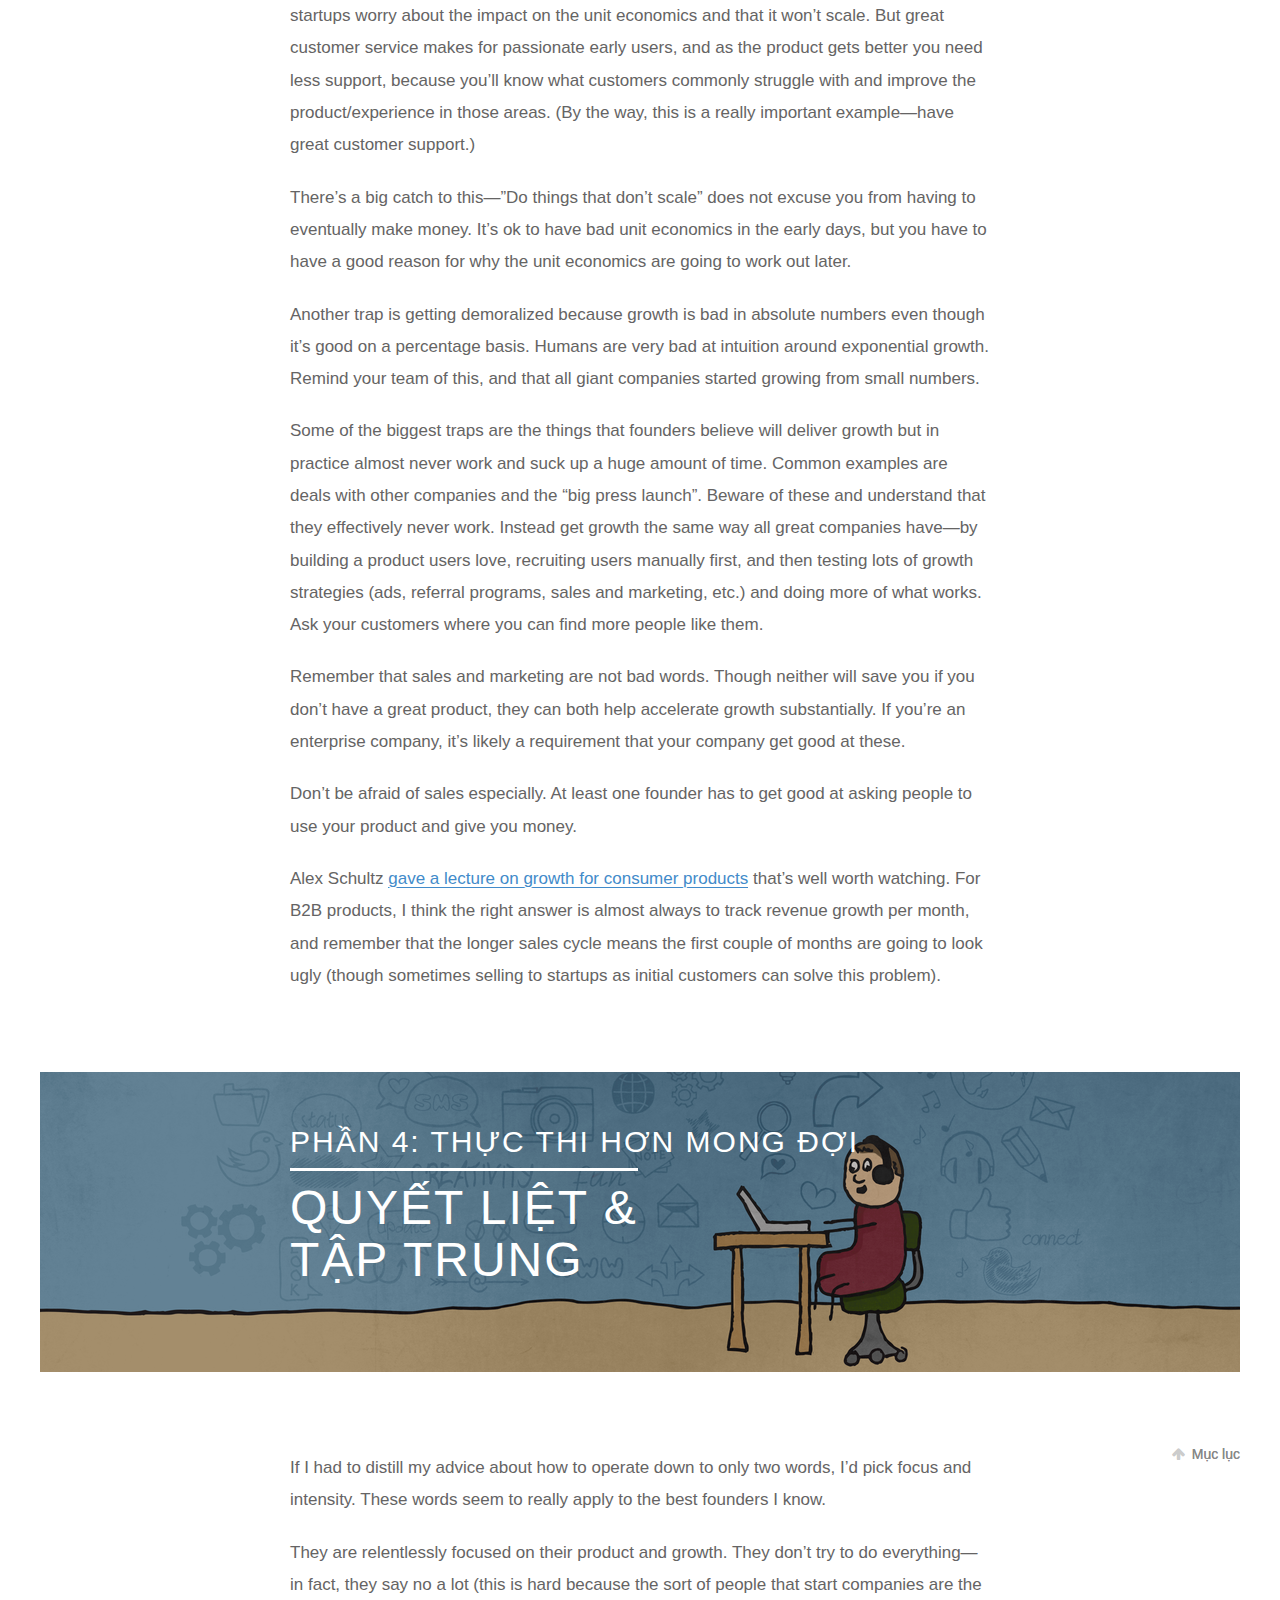
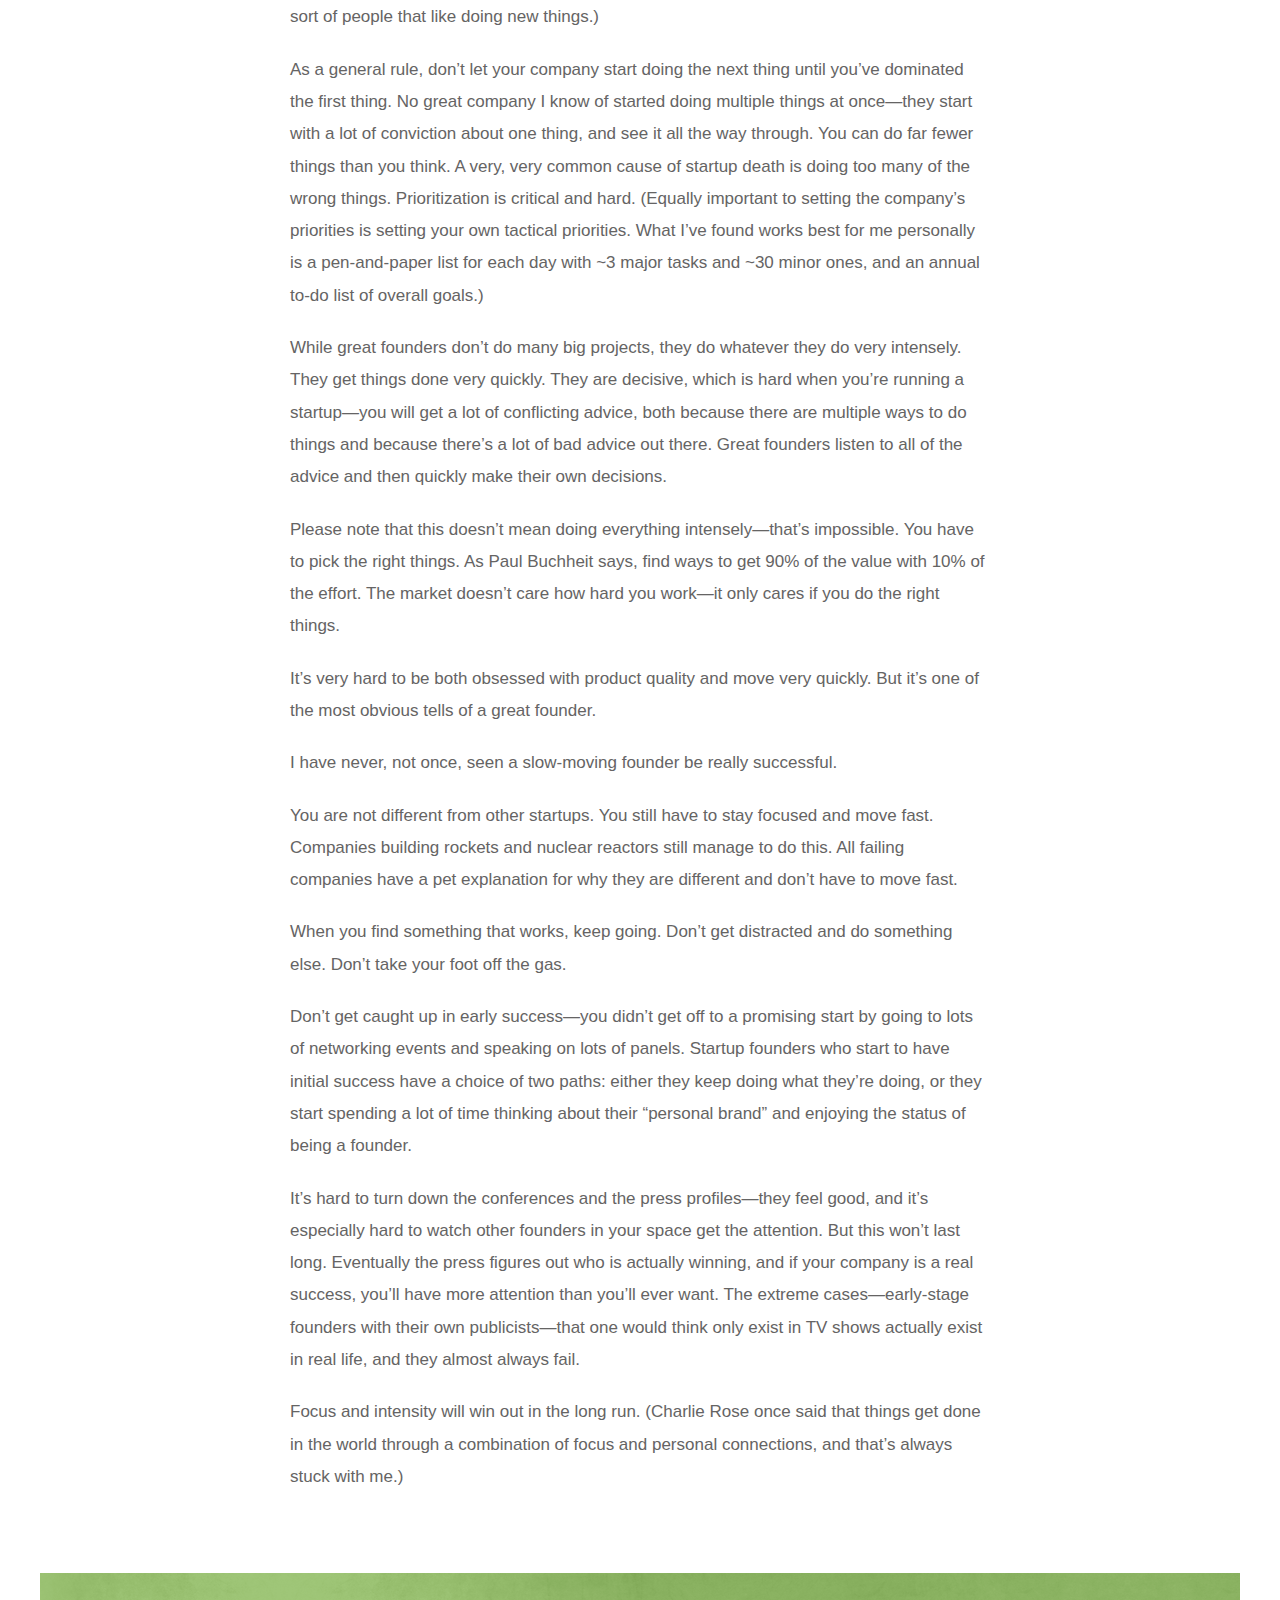
==== commit f25479b7: "Translation introduction (#8)" ====
--- a/index.html
+++ b/index.html
@@ -31,10 +31,10 @@
       </h2>
     </div>
 
-    <p>We spend a lot of time advising startups. Though one-on-one advice will always be crucial, we thought it might help us scale Y Combinator if we could distill the most generalizable parts of this advice into a sort of playbook we could give YC and YC Fellowship companies.</p>
-    <p>Then we thought we should just give it to everyone.</p>
-    <p>This is meant for people new to the world of startups. Most of this will not be new to people who have read a lot of what YC partners have written—the goal is to get it into one place.</p>
-    <p>There may be a part II on how to scale a startup later—this mostly covers how to start one.</p>
+    <p>Chúng tôi đã dành nhiều thời gian để cố vấn cho những công ty khởi nghiệp (startup). Mặc dù hiểu rằng những buổi gặp cố vấn trực tiếp một–đối–một (1-1) sẽ luôn mang lại hiệu quả cao nhất, chúng tôi cũng đã nghĩ rằng Y Combinator có thể phát triển mạnh mẽ hơn nếu chúng tôi có thể sàng lọc và đưa ra những lời khuyên tổng quan nhất dành cho các công ty trong chương trình của mình.</p>
+    <p>Cuối cùng, chúng tôi quyết định nên chia sẻ quyển sách đến mọi người.</p>
+    <p>Đây là quyển sách mà chúng tôi tin rằng nó có ý nghĩa đối với những người mới bước chân vào thế giới khởi nghiệp. Hầu hết những nội dung này không mới đối với những độc giả đã từng đọc nhiều bài viết của các thành viên đến từ Y Combinator – mục tiêu của quyển sách này chỉ là tổng hợp và hệ thống hóa những nội dung này vào một chỗ.</p>
+    <p>Có thể sẽ có phần II với nội dung về <i>Cách mở rộng Quy mô của một Startup (Làm sao để tăng trưởng)</i>; nhưng trong phần này, chúng ta sẽ chỉ tập trung vào <i>Cách để bắt đầu một Startup</i> mà thôi. </p>
   </div>
   <div id="toc">
     <ul class="toc">
@@ -544,7 +544,7 @@
       </div>
       <div class="bg-inside">
         <div class="sun"></div>
-        <h3 class="right"><strong>Lời kết</strong></h3></div>
+        <h3 class="right"><strong>Lời Kết</strong></h3></div>
       <div class="water"></div>
     </div>
   </div>
@@ -553,20 +553,19 @@
       <div class="fa fa-arrow-up"></div>Mục lục</a>
   </div>
   <div class="container-content">
-    <p>Remember that at least a thousand people have every great idea. One of them actually becomes successful. The difference comes down to execution. It’s a grind, and everyone wishes there were some other way to transform “idea” into “success”, but no
-      one has figured it out yet.</p>
-    <p>So all you need is a great idea, a great team, a great product, and great execution. So easy! ;)</p>
+    <p>Hãy nhớ rằng trong một nghìn người với rất nhiều ý tưởng tốt, thì chỉ có một trong số đó sẽ thật sự thành công. Sự khác biệt nằm ở khả năng thực thi. Đó là một việc cực kỳ khó khăn, và mọi người đều mong muốn sẽ tìm ra một cách nào đó để chuyển hoá ý tưởng đến sự thành công, nhưng chưa có ai tìm ra được nó.</p>
+    <p>Vì vậy mà tất cả những gì bạn cần là một ý tưởng xuất sắc, một đội nhóm ưu tú, một sản phẩm tuyệt vời cùng với sự thực thi trên mức mong đợi. Chỉ vậy thôi!</p>
     <hr>
-    <p class="thanks"><em>Thanks to Paul Buchheit, Erica Carpenter, Brian Chesky, Adam D’Angelo, Paul Graham, Drew Houston, Justin Kan, Matt Krisiloff, Aaron Levie, Gabriel Leydon, Jessica Livingston, Dustin Moskovitz, David Rusenko and Colleen Taylor for contributing thoughts to this.</em></p>
+    <p class="thanks"><em>Trân trọng cảm ơn đến <b>Paul Buchheit, Erica Carpenter, Brian Chesky, Adam D’Angelo, Paul Graham, Drew Houston, Justin Kan, Matt Krisiloff, Aaron Levie, Gabriel Leydon, Jessica Livingston, Dustin Moskovitz, David Rusenko, Colleen Taylor</b> vì đã có nhiều đóng góp cho tác phẩm này.</em></p>
   </div>
   <br>
   <br>
   <br>
   <br>
   <div class="text-center">
-    <a href="https://twitter.com/intent/tweet?source=webclient&amp;text=Startup+Playbook+by+Sam+Altman+(@sama)+http://playbook.samaltman.com" class="social-link social-twitter">
+    <a href="https://twitter.com/intent/tweet?source=webclient&amp;text=Startup+Playbook+https://startup-playbook.thanhdoan.page" class="social-link social-twitter">
       <div class="sm-icon"></div><span><i>Chia sẻ lên</i> <strong>Twitter</strong></span></a>
-    <a href="http://www.facebook.com/sharer/sharer.php?s=100&amp;p[url]=http://playbook.samaltman.com&amp;p[images][0]=http://playbook.samaltman.com/img/facebook.png&amp;p[title]=Startup%20Playbook%20by%20Sam%20Altman"
+    <a href="http://www.facebook.com/sharer/sharer.php?s=100&amp;p[url]=https://startup-playbook.thanhdoan.page&amp;p[images][0]=https://starup-playbook.thanhdoan.page/img/facebook.png&amp;p[title]=Startup%20Playbook%20by%20Sam%20Altman"
     class="social-link social-fb">
       <div class="sm-icon"></div><span><i>Chia sẻ lên</i> <strong>Facebook</strong></span></a>
   </div>
